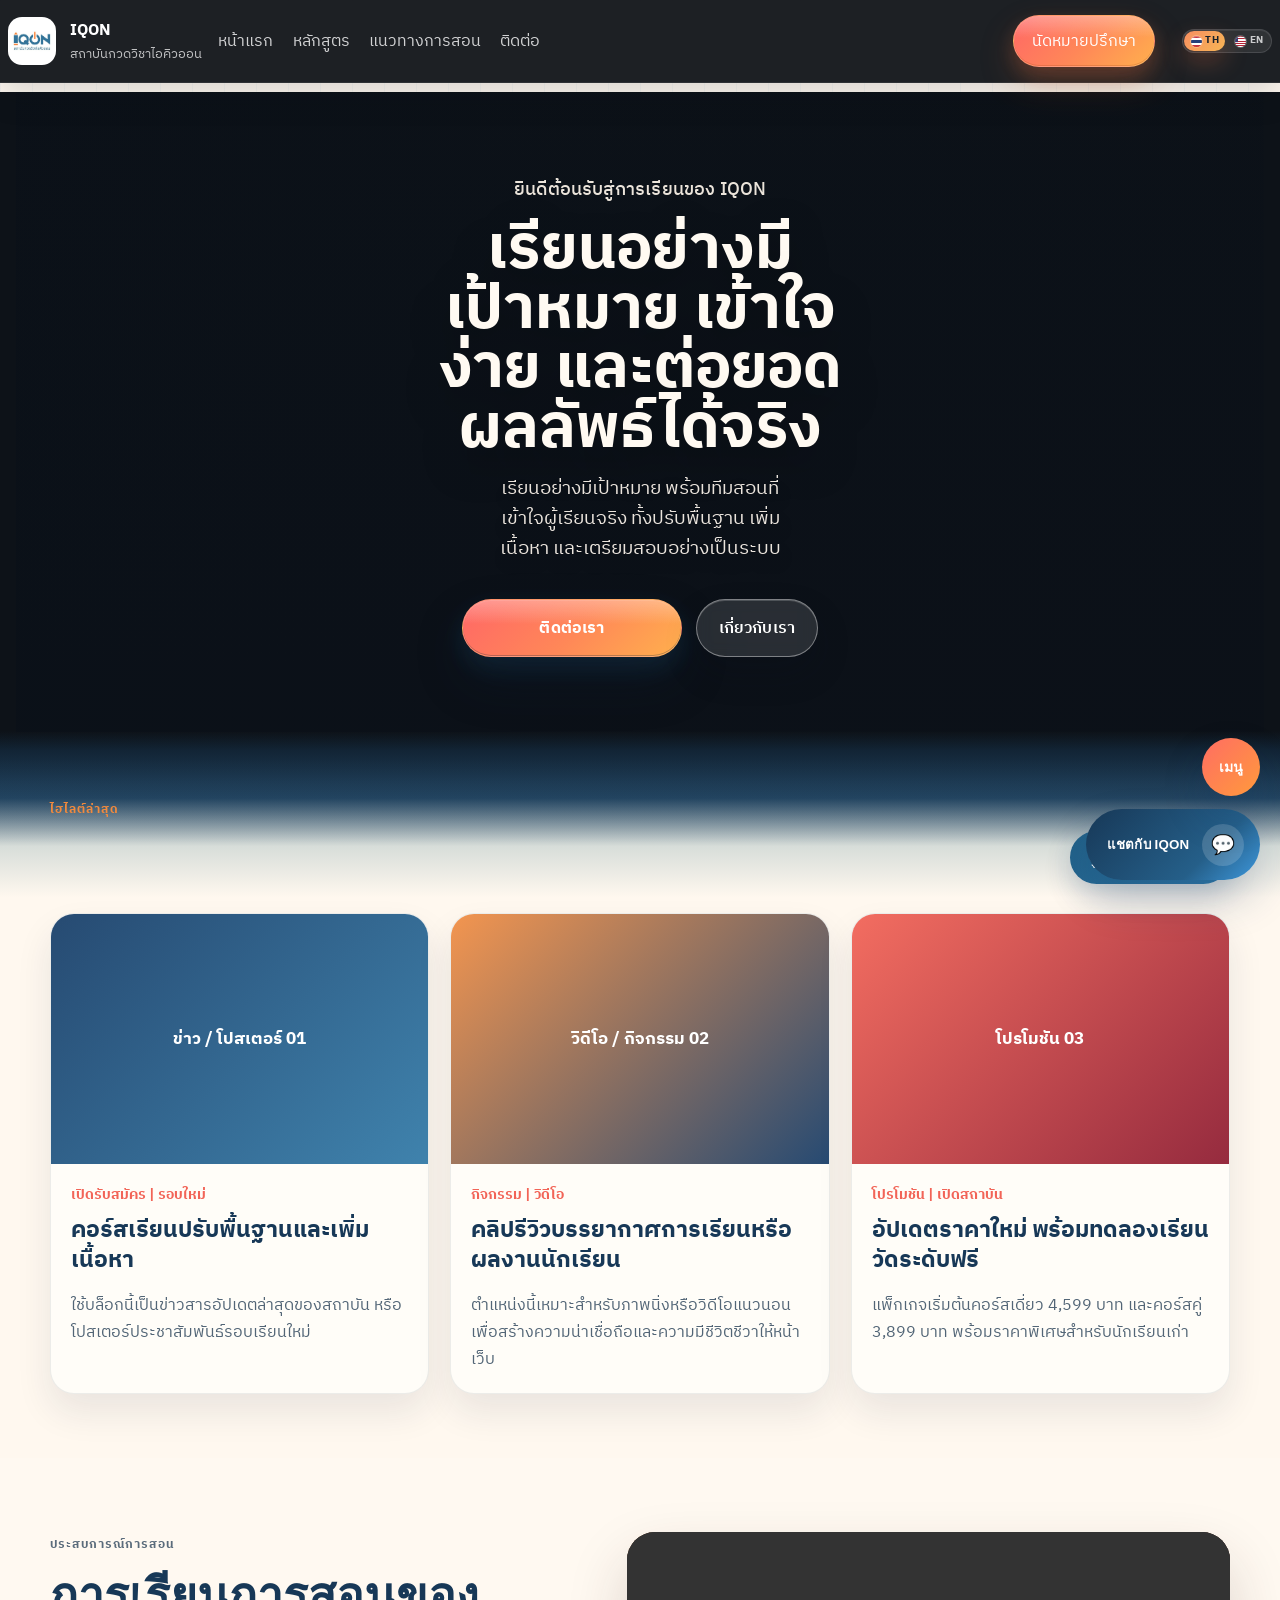
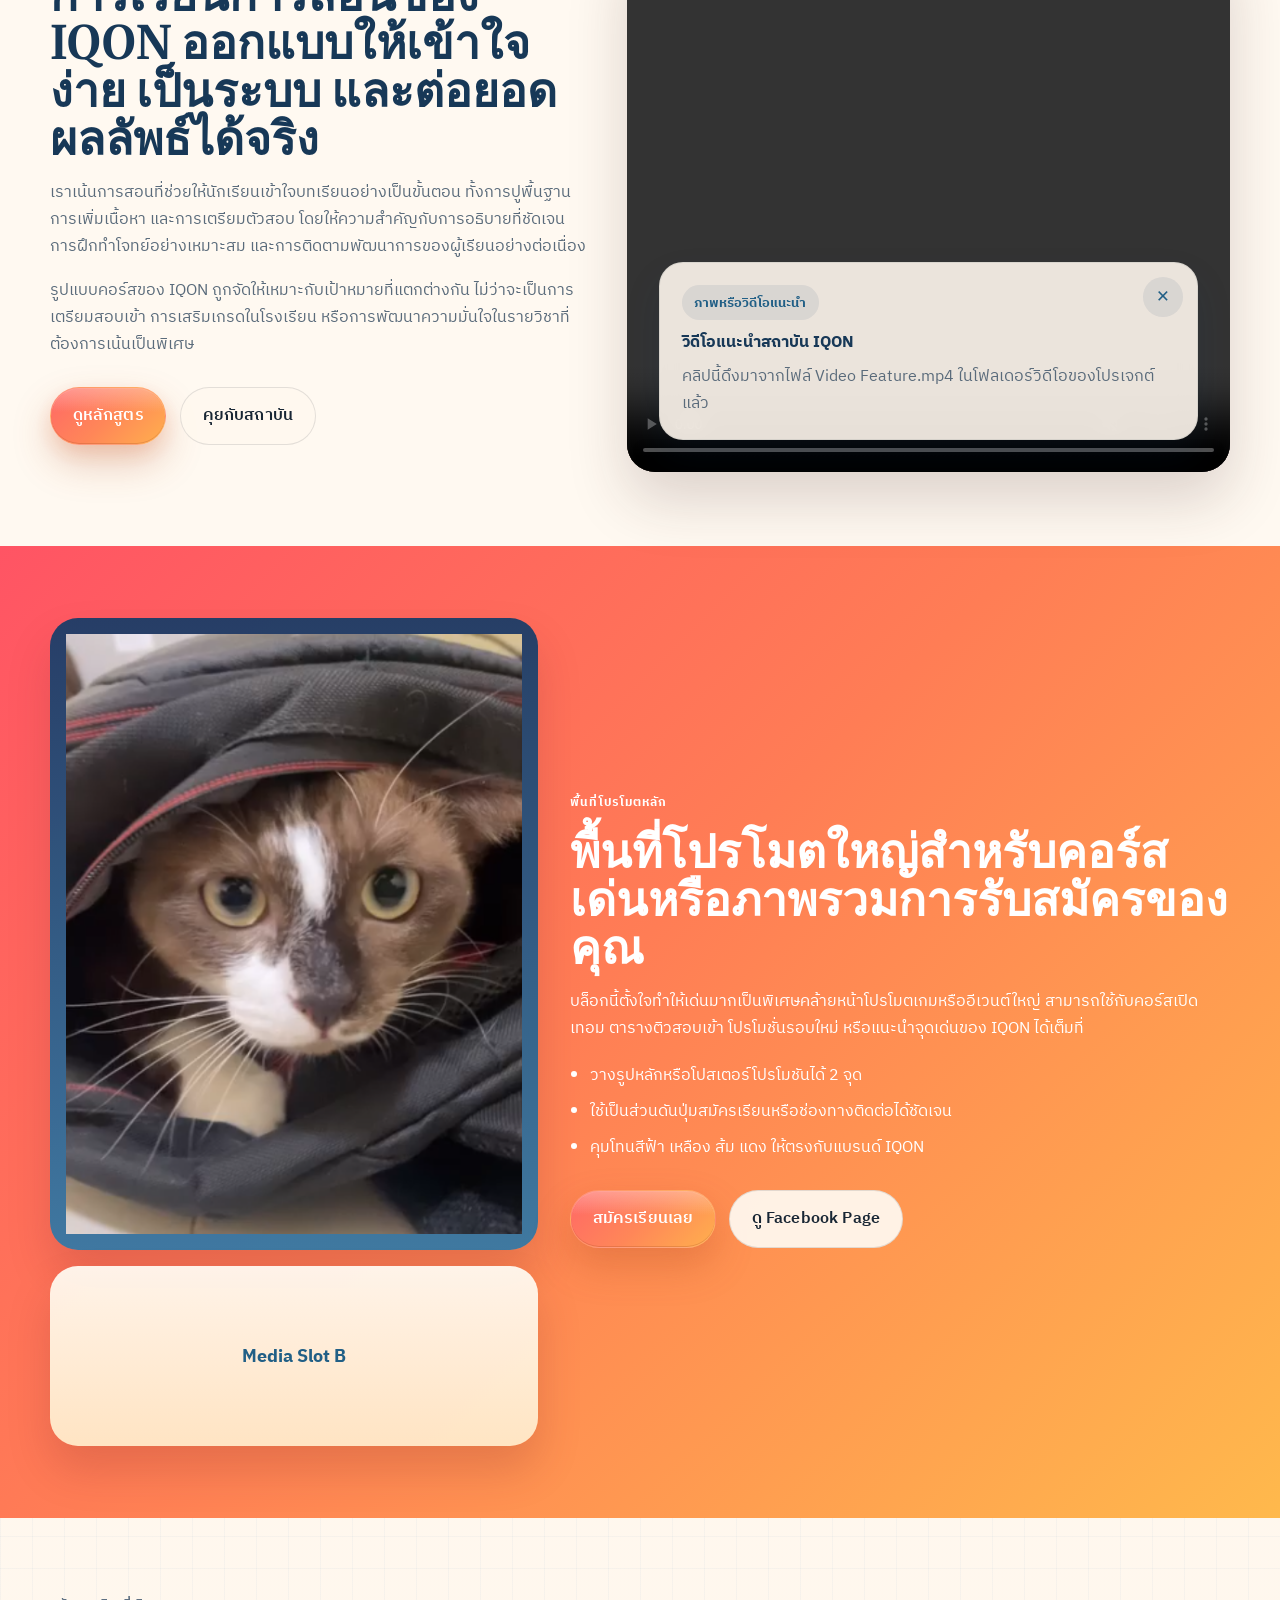
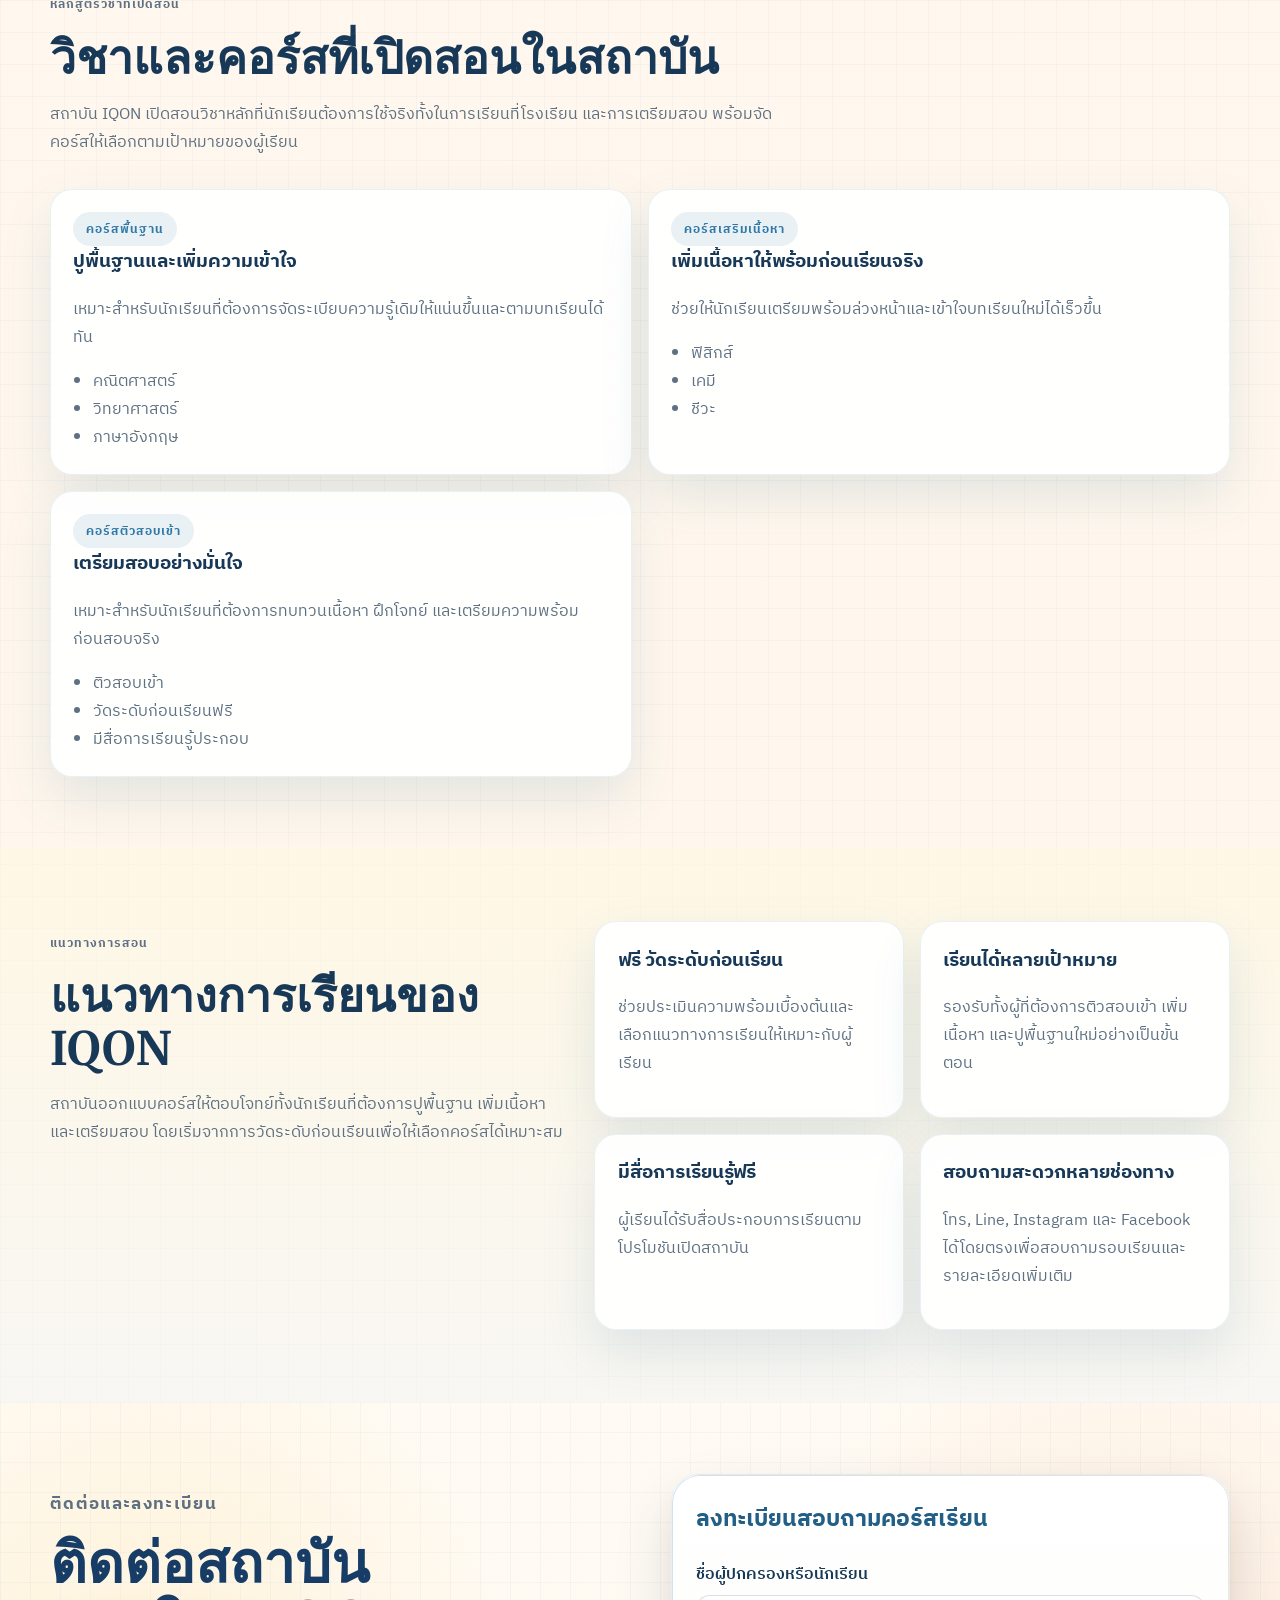
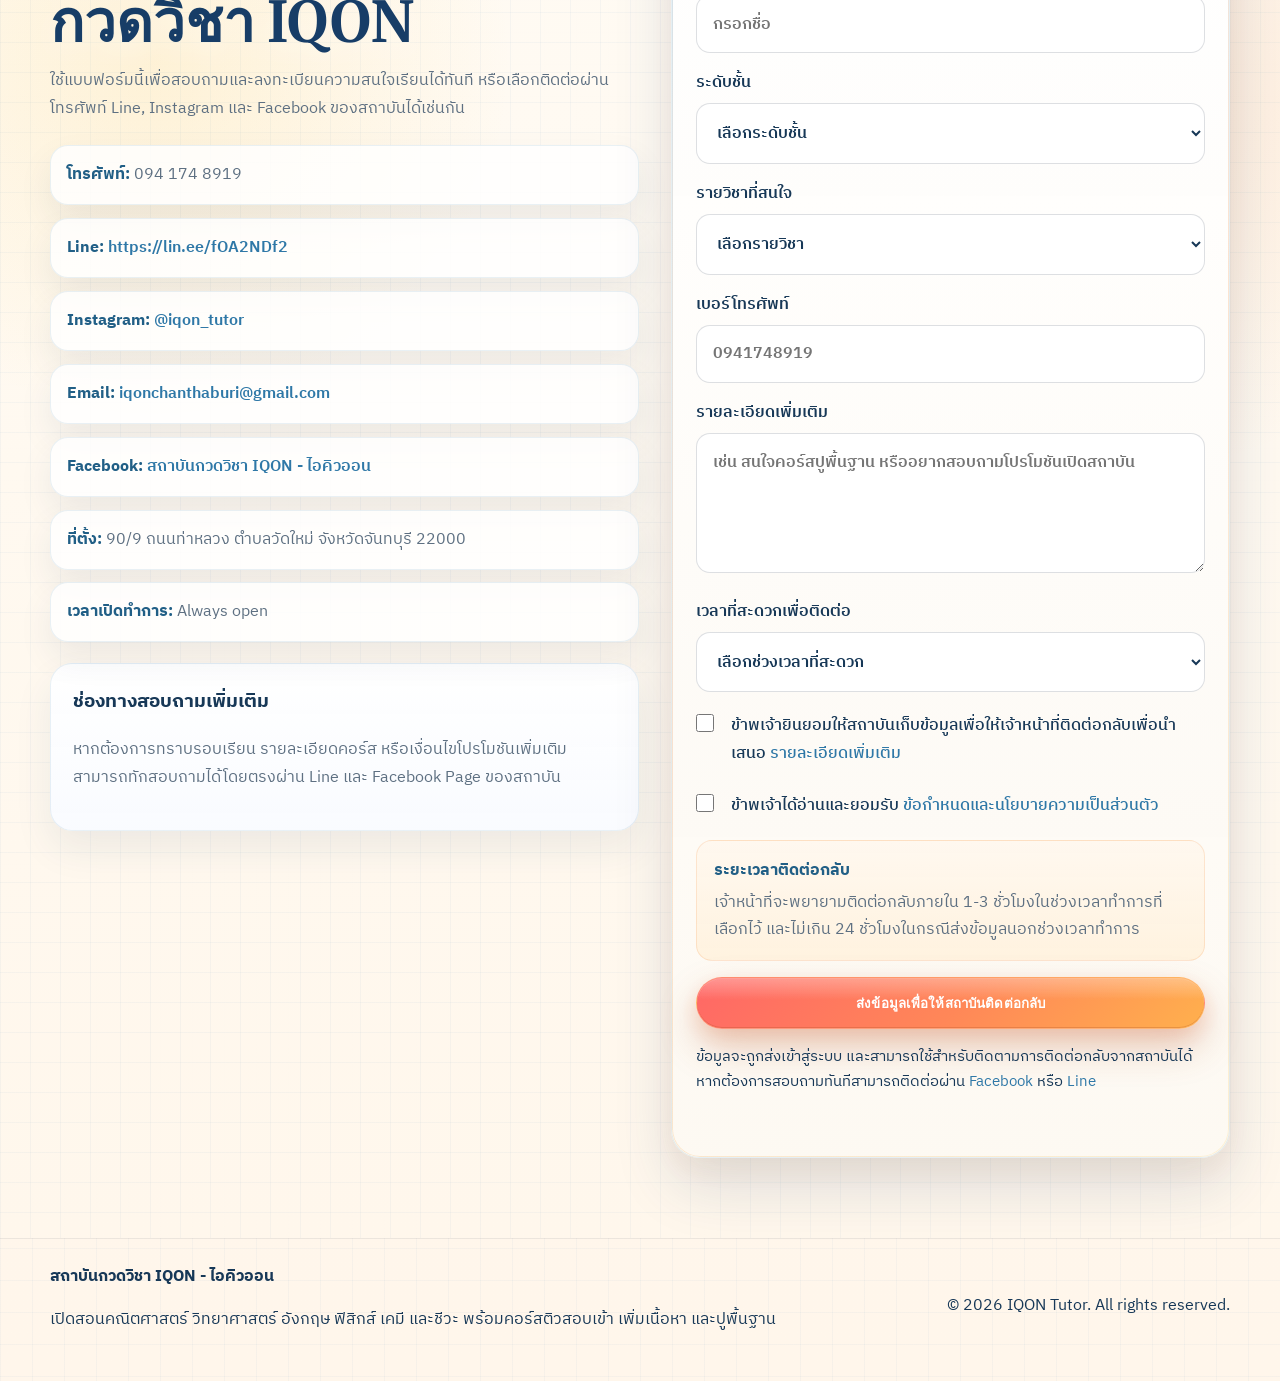
==== index.html @ 242e1000 "Add files via upload" ====
<!DOCTYPE html>
<html lang="th">
<head>
  <meta charset="UTF-8">
  <meta name="viewport" content="width=device-width, initial-scale=1.0">
  <title>สถาบันกวดวิชา IQON - ไอคิวออน | คณิต วิทย์ อังกฤษ ฟิสิกส์ เคมี ชีวะ</title>
  <meta
    name="description"
    content="สถาบันกวดวิชา IQON - ไอคิวออน เปิดสอนคณิตศาสตร์ วิทยาศาสตร์ อังกฤษ ฟิสิกส์ เคมี และชีวะ พร้อมคอร์สติวสอบเข้า เพิ่มเนื้อหา และปูพื้นฐาน ในจังหวัดจันทบุรี"
  >
  <meta name="robots" content="index,follow,max-image-preview:large,max-snippet:-1,max-video-preview:-1">
  <meta name="keywords" content="IQON, ไอคิวออน, กวดวิชาจันทบุรี, คณิตศาสตร์, วิทยาศาสตร์, อังกฤษ, ฟิสิกส์, เคมี, ชีวะ, ติวสอบเข้า">
  <meta name="author" content="สถาบันกวดวิชา IQON - ไอคิวออน">
  <meta name="publisher" content="สถาบันกวดวิชา IQON - ไอคิวออน">
  <meta name="theme-color" content="#143b67">
  <meta name="format-detection" content="telephone=yes">
  <meta name="geo.region" content="TH-22">
  <meta name="geo.placename" content="Chanthaburi">
  <meta name="geo.position" content="12.61134;102.10385">
  <meta name="ICBM" content="12.61134, 102.10385">
  <link rel="canonical" href="https://iqon-tutor.onrender.com/">
  <link rel="alternate" href="https://iqon-tutor.onrender.com/" hreflang="th-TH">
  <link rel="alternate" href="https://iqon-tutor.onrender.com/" hreflang="x-default">
  <meta property="og:type" content="website">
  <meta property="og:locale" content="th_TH">
  <meta property="og:site_name" content="สถาบันกวดวิชา IQON - ไอคิวออน">
  <meta property="og:title" content="สถาบันกวดวิชา IQON - ไอคิวออน | คณิต วิทย์ อังกฤษ ฟิสิกส์ เคมี ชีวะ">
  <meta property="og:description" content="เปิดสอนคณิตศาสตร์ วิทยาศาสตร์ อังกฤษ ฟิสิกส์ เคมี และชีวะ พร้อมคอร์สติวสอบเข้า เพิ่มเนื้อหา และปูพื้นฐาน ในจังหวัดจันทบุรี">
  <meta property="og:url" content="https://iqon-tutor.onrender.com/">
  <meta property="og:image" content="https://iqon-tutor.onrender.com/og-image.svg">
  <meta property="og:image:alt" content="สถาบันกวดวิชา IQON - ไอคิวออน จังหวัดจันทบุรี">
  <meta name="twitter:card" content="summary_large_image">
  <meta name="twitter:title" content="สถาบันกวดวิชา IQON - ไอคิวออน">
  <meta name="twitter:description" content="คอร์สติวสอบเข้า เพิ่มเนื้อหา และปูพื้นฐาน คณิต วิทย์ อังกฤษ ฟิสิกส์ เคมี ชีวะ">
  <meta name="twitter:image" content="https://iqon-tutor.onrender.com/og-image.svg">
  <link rel="preconnect" href="https://fonts.googleapis.com">
  <link rel="preconnect" href="https://fonts.gstatic.com" crossorigin>
  <link
    href="https://fonts.googleapis.com/css2?family=IBM+Plex+Sans+Thai:wght@300;400;500;600;700&family=Merriweather:wght@400;700&display=swap"
    rel="stylesheet"
  >
  <link rel="stylesheet" href="styles.css">
  <script type="application/ld+json">
    {
      "@context": "https://schema.org",
      "@type": "EducationalOrganization",
      "name": "สถาบันกวดวิชา IQON - ไอคิวออน",
      "alternateName": "IQON Tutor",
      "url": "https://iqon-tutor.onrender.com/",
      "description": "สถาบันกวดวิชา IQON เปิดสอนคณิตศาสตร์ วิทยาศาสตร์ อังกฤษ ฟิสิกส์ เคมี และชีวะ พร้อมคอร์สติวสอบเข้า เพิ่มเนื้อหา และปูพื้นฐาน",
      "telephone": "+66-94-174-8919",
      "email": "iqonchanthaburi@gmail.com",
      "addressCountry": "TH",
      "address": {
        "@type": "PostalAddress",
        "streetAddress": "90/9 ถนนท่าหลวง ตำบลวัดใหม่",
        "addressLocality": "จันทบุรี",
        "postalCode": "22000",
        "addressCountry": "TH"
      },
      "areaServed": "Chanthaburi",
      "openingHours": "Mo-Su 00:00-23:59",
      "contactPoint": {
        "@type": "ContactPoint",
        "telephone": "+66-94-174-8919",
        "contactType": "customer service",
        "availableLanguage": ["th", "en"]
      },
      "sameAs": [
        "https://www.facebook.com/profile.php?id=61578446523794&locale=th_TH",
        "https://www.instagram.com/iqon_tutor"
      ]
    }
  </script>
  <script type="application/ld+json">
    {
      "@context": "https://schema.org",
      "@type": "WebSite",
      "name": "สถาบันกวดวิชา IQON - ไอคิวออน",
      "url": "https://iqon-tutor.onrender.com/",
      "inLanguage": "th-TH"
    }
  </script>
</head>
<body>
  <header class="site-header">
    <div class="container nav-bar">
      <a class="brand" href="#top" aria-label="สถาบันกวดวิชา IQON - ไอคิวออน">
        <span class="brand-mark">
          <img src="icon.jpg" alt="โลโก้ IQON">
        </span>
        <span class="brand-text">
          <strong>IQON</strong>
          <small data-i18n="brand_tagline">สถาบันกวดวิชาไอคิวออน</small>
        </span>
      </a>

      <button class="menu-toggle" type="button" aria-expanded="false" aria-controls="site-menu" data-i18n="menu">
        เมนู
      </button>

      <nav class="site-menu" id="site-menu" aria-label="เมนูหลัก">
        <div class="site-menu-mobile-top">
          <p class="site-menu-mobile-label" data-i18n="menu_quick_contact">ช่องทางติดต่อด่วน</p>
          <div class="site-menu-mobile-links">
            <a class="site-menu-chip" href="https://lin.ee/fOA2NDf2" target="_blank" rel="noreferrer">Line</a>
            <a class="site-menu-chip" href="https://www.facebook.com/profile.php?id=61578446523794&locale=th_TH" target="_blank" rel="noreferrer">Facebook</a>
            <a class="site-menu-chip" href="tel:0941748919" data-i18n="phone">เบอร์โทร</a>
          </div>
        </div>
        <a href="#top" data-i18n="nav_home">หน้าแรก</a>
        <a href="#programs" data-i18n="nav_programs">หลักสูตร</a>
        <a href="#approach" data-i18n="nav_approach">แนวทางการสอน</a>
        <a href="#contact" data-i18n="nav_contact">ติดต่อ</a>
        <div class="language-switch" data-language-switch>
          <button class="lang-switch" type="button" data-lang-option="th" aria-pressed="false">
            <span class="lang-flag flag-th" aria-hidden="true"></span>
            <span class="lang-code">TH</span>
          </button>
          <button class="lang-switch" type="button" data-lang-option="en" aria-pressed="false">
            <span class="lang-flag flag-en" aria-hidden="true"></span>
            <span class="lang-code">EN</span>
          </button>
        </div>
        <a class="nav-cta" href="#contact" data-i18n="book_consultation">นัดหมายปรึกษา</a>
      </nav>
    </div>
  </header>

  <main id="top">
    <section class="hero hero-cinematic">
      <div class="hero-cinematic-shell">
        <div class="container hero-shell-container">
          <div class="hero-stage">
            <div class="hero-stage-media">
              <div class="hero-screen-frame" aria-label="ภาพบรรยากาศการเรียนของสถาบัน IQON">
                <div class="hero-screen-overlay"></div>
                <div class="hero-screen-content hero-screen-content-home">
                  <p class="hero-screen-kicker" data-i18n="hero_welcome">ยินดีต้อนรับสู่การเรียนของ IQON</p>
                  <h1 data-i18n="hero_title_home">เรียนอย่างมีเป้าหมาย เข้าใจง่าย และต่อยอดผลลัพธ์ได้จริง</h1>
                  <p class="hero-text hero-screen-subtitle" data-i18n="hero_subtitle_home">
                    เรียนอย่างมีเป้าหมาย พร้อมทีมสอนที่เข้าใจผู้เรียนจริง ทั้งปรับพื้นฐาน เพิ่มเนื้อหา และเตรียมสอบอย่างเป็นระบบ
                  </p>
                  <div class="hero-actions hero-home-actions">
                    <a class="button button-primary hero-image-button" href="#contact" data-i18n="hero_cta_contact">ติดต่อเรา</a>
                    <a class="button button-secondary hero-secondary-button" href="#approach" data-i18n="hero_cta_about">เกี่ยวกับเรา</a>
                  </div>
                </div>
              </div>
            </div>
          </div>
        </div>
      </div>
    </section>

    <section class="section news-hub-section" id="media-showcase">
      <div class="container">
        <div class="news-hub-header">
          <div>
            <p class="eyebrow">Latest Highlights</p>
            <h2>ข่าวสารล่าสุดและพื้นที่โปรโมต</h2>
          </div>
          <a class="news-link" href="/courses.html" target="_blank" rel="noreferrer" data-i18n="view_courses">ดูข้อมูลคอร์สเรียน</a>
        </div>

        <div class="news-card-grid">
          <!-- การ์ดข่าว/รูปโปรโมตใบที่ 1: เปลี่ยนหัวข้อ ซับไทย และใส่รูปแทน placeholder ได้ตรงนี้ -->
          <article class="news-card">
            <div class="news-card-media news-card-media-blue">
              <span>News / Poster 01</span>
            </div>
            <div class="news-card-body">
              <p class="news-meta">เปิดรับสมัคร | รอบใหม่</p>
              <h3>คอร์สเรียนปรับพื้นฐานและเพิ่มเนื้อหา</h3>
              <p>ใช้บล็อกนี้เป็นข่าวสารอัปเดตล่าสุดของสถาบัน หรือโปสเตอร์ประชาสัมพันธ์รอบเรียนใหม่</p>
            </div>
          </article>

          <!-- การ์ดข่าว/วิดีโอใบที่ 2: เหมาะกับคลิปกิจกรรมหรือรีวิว -->
          <article class="news-card">
            <div class="news-card-media news-card-media-video">
              <span>Video / Activity 02</span>
            </div>
            <div class="news-card-body">
              <p class="news-meta">กิจกรรม | วิดีโอ</p>
              <h3>คลิปรีวิวบรรยากาศการเรียนหรือผลงานนักเรียน</h3>
              <p>ตำแหน่งนี้เหมาะสำหรับภาพนิ่งหรือวิดีโอแนวนอน เพื่อสร้างความน่าเชื่อถือและความมีชีวิตชีวาให้หน้าเว็บ</p>
            </div>
          </article>

          <!-- การ์ดโปรโมชันใบที่ 3: ใช้ใส่ราคา แพ็กเกจ หรือข้อความขายคอร์ส -->
          <article class="news-card">
            <div class="news-card-media news-card-media-red">
              <span>Promotion 03</span>
            </div>
            <div class="news-card-body">
              <p class="news-meta">โปรโมชัน | เปิดสถาบัน</p>
              <h3>อัปเดตราคาใหม่ พร้อมทดลองเรียนวัดระดับฟรี</h3>
              <p>แพ็กเกจเริ่มต้นคอร์สเดี่ยว 4,599 บาท และคอร์สคู่ 3,899 บาท พร้อมราคาพิเศษสำหรับนักเรียนเก่า</p>
            </div>
          </article>
        </div>
      </div>
    </section>

    <section class="section story-split-section">
      <div class="container story-split-grid">
        <!-- ฝั่งซ้ายของ section นี้คือข้อความอธิบายสถาบัน -->
        <div class="story-copy">
          <p class="eyebrow">Teaching Experience</p>
          <h2>การเรียนการสอนของ IQON ออกแบบให้เข้าใจง่าย เป็นระบบ และต่อยอดผลลัพธ์ได้จริง</h2>
          <p>
            เราเน้นการสอนที่ช่วยให้นักเรียนเข้าใจบทเรียนอย่างเป็นขั้นตอน ทั้งการปูพื้นฐาน
            การเพิ่มเนื้อหา และการเตรียมตัวสอบ โดยให้ความสำคัญกับการอธิบายที่ชัดเจน
            การฝึกทำโจทย์อย่างเหมาะสม และการติดตามพัฒนาการของผู้เรียนอย่างต่อเนื่อง
          </p>
          <p>
            รูปแบบคอร์สของ IQON ถูกจัดให้เหมาะกับเป้าหมายที่แตกต่างกัน ไม่ว่าจะเป็นการเตรียมสอบเข้า
            การเสริมเกรดในโรงเรียน หรือการพัฒนาความมั่นใจในรายวิชาที่ต้องการเน้นเป็นพิเศษ
          </p>
          <div class="hero-actions">
            <a class="button button-primary" href="#programs" data-i18n="view_programs">ดูหลักสูตร</a>
            <a class="button button-secondary" href="#contact" data-i18n="talk_to_institute">คุยกับสถาบัน</a>
          </div>
        </div>

        <!-- ฝั่งขวาของ section นี้คือพื้นที่ใส่รูปหรือวิดีโอใหญ่ 1 ชิ้น -->
        <div class="story-media-card">
          <video class="story-media-video" autoplay muted loop playsinline controls>
            <source src="Video%20Feature.mp4" type="video/mp4">
            เบราว์เซอร์นี้ไม่รองรับการเล่นวิดีโอ
          </video>
          <div class="story-media-placeholder story-media-overlay" id="story-media-overlay">
            <button class="story-overlay-close" type="button" aria-label="ปิดกล่องข้อความวิดีโอ">×</button>
            <span class="story-media-tag">Image or Video Feature</span>
            <strong>วิดีโอแนะนำสถาบัน IQON</strong>
            <p>คลิปนี้ดึงมาจากไฟล์ `Video Feature.mp4` ในโฟลเดอร์วิดีโอของโปรเจกต์แล้ว</p>
          </div>
        </div>
      </div>
    </section>

    <section class="section promo-banner-section">
      <div class="container promo-banner-grid">
        <!-- สองกล่องด้านซ้ายคือพื้นที่วางรูปโปรโมชันหรือโปสเตอร์ -->
        <div class="promo-visual-stack">
          <div class="promo-character-card">
            <img src="Media%20Slot%20A.png" alt="ภาพโปรโมชัน IQON">
          </div>
          <div class="promo-character-card small">
            <span>Media Slot B</span>
          </div>
        </div>

        <!-- ฝั่งขวาคือข้อความโปรโมตหลักของแคมเปญ -->
        <div class="promo-copy">
          <p class="eyebrow">Your Campaign Zone</p>
          <h2>พื้นที่โปรโมตใหญ่สำหรับคอร์สเด่นหรือภาพรวมการรับสมัครของคุณ</h2>
          <p>
            บล็อกนี้ตั้งใจทำให้เด่นมากเป็นพิเศษคล้ายหน้าโปรโมตเกมหรืออีเวนต์ใหญ่ สามารถใช้กับคอร์สเปิดเทอม,
            ตารางติวสอบเข้า, โปรโมชั่นรอบใหม่ หรือแนะนำจุดเด่นของ IQON ได้เต็มที่
          </p>
          <ul class="promo-feature-list">
            <li>วางรูปหลักหรือโปสเตอร์โปรโมชันได้ 2 จุด</li>
            <li>ใช้เป็นส่วนดันปุ่มสมัครเรียนหรือช่องทางติดต่อได้ชัดเจน</li>
            <li>คุมโทนสีฟ้า เหลือง ส้ม แดง ให้ตรงกับแบรนด์ IQON</li>
          </ul>
          <div class="hero-actions">
            <a class="button button-primary" href="#contact" data-i18n="apply_now">สมัครเรียนเลย</a>
            <a class="button button-secondary" href="https://www.facebook.com/profile.php?id=61578446523794&locale=th_TH" target="_blank" rel="noreferrer" data-i18n="view_facebook_page">ดู Facebook Page</a>
          </div>
        </div>
      </div>
    </section>

    <section class="section" id="programs">
      <div class="container">
        <div class="section-heading">
          <p class="eyebrow">Academic Programs</p>
          <h2>วิชาและคอร์สที่เปิดสอนในสถาบัน</h2>
          <p>
            สถาบัน IQON เปิดสอนวิชาหลักที่นักเรียนต้องการใช้จริงทั้งในการเรียนที่โรงเรียน
            และการเตรียมสอบ พร้อมจัดคอร์สให้เลือกตามเป้าหมายของผู้เรียน
          </p>
        </div>

        <div class="program-grid">
          <article class="program-card">
            <span class="card-tag">คอร์สพื้นฐาน</span>
            <h3>ปูพื้นฐานและเพิ่มความเข้าใจ</h3>
            <p>เหมาะสำหรับนักเรียนที่ต้องการจัดระเบียบความรู้เดิมให้แน่นขึ้นและตามบทเรียนได้ทัน</p>
            <ul>
              <li>คณิตศาสตร์</li>
              <li>วิทยาศาสตร์</li>
              <li>ภาษาอังกฤษ</li>
            </ul>
          </article>

          <article class="program-card">
            <span class="card-tag">คอร์สเสริมเนื้อหา</span>
            <h3>เพิ่มเนื้อหาให้พร้อมก่อนเรียนจริง</h3>
            <p>ช่วยให้นักเรียนเตรียมพร้อมล่วงหน้าและเข้าใจบทเรียนใหม่ได้เร็วขึ้น</p>
            <ul>
              <li>ฟิสิกส์</li>
              <li>เคมี</li>
              <li>ชีวะ</li>
            </ul>
          </article>

          <article class="program-card">
            <span class="card-tag">คอร์สติวสอบเข้า</span>
            <h3>เตรียมสอบอย่างมั่นใจ</h3>
            <p>เหมาะสำหรับนักเรียนที่ต้องการทบทวนเนื้อหา ฝึกโจทย์ และเตรียมความพร้อมก่อนสอบจริง</p>
            <ul>
              <li>ติวสอบเข้า</li>
              <li>วัดระดับก่อนเรียนฟรี</li>
              <li>มีสื่อการเรียนรู้ประกอบ</li>
            </ul>
          </article>
        </div>
      </div>
    </section>

    <section class="section section-alt" id="approach">
      <div class="container approach-grid">
        <div class="section-heading compact">
          <p class="eyebrow">Teaching Approach</p>
          <h2>แนวทางการเรียนของ IQON</h2>
          <p>
            สถาบันออกแบบคอร์สให้ตอบโจทย์ทั้งนักเรียนที่ต้องการปูพื้นฐาน เพิ่มเนื้อหา
            และเตรียมสอบ โดยเริ่มจากการวัดระดับก่อนเรียนเพื่อให้เลือกคอร์สได้เหมาะสม
          </p>
        </div>

        <div class="approach-list">
          <article class="approach-item">
            <h3>ฟรี วัดระดับก่อนเรียน</h3>
            <p>ช่วยประเมินความพร้อมเบื้องต้นและเลือกแนวทางการเรียนให้เหมาะกับผู้เรียน</p>
          </article>
          <article class="approach-item">
            <h3>เรียนได้หลายเป้าหมาย</h3>
            <p>รองรับทั้งผู้ที่ต้องการติวสอบเข้า เพิ่มเนื้อหา และปูพื้นฐานใหม่อย่างเป็นขั้นตอน</p>
          </article>
          <article class="approach-item">
            <h3>มีสื่อการเรียนรู้ฟรี</h3>
            <p>ผู้เรียนได้รับสื่อประกอบการเรียนตามโปรโมชันเปิดสถาบัน</p>
          </article>
          <article class="approach-item">
            <h3>สอบถามสะดวกหลายช่องทาง</h3>
            <p>โทร, Line, Instagram และ Facebook ได้โดยตรงเพื่อสอบถามรอบเรียนและรายละเอียดเพิ่มเติม</p>
          </article>
        </div>
      </div>
    </section>

    <section class="section contact-section" id="contact">
      <div class="container contact-grid">
        <div class="contact-copy">
          <p class="eyebrow">Contact & Registration</p>
          <h2>ติดต่อสถาบันกวดวิชา IQON</h2>
          <p>
            ใช้แบบฟอร์มนี้เพื่อสอบถามและลงทะเบียนความสนใจเรียนได้ทันที
            หรือเลือกติดต่อผ่านโทรศัพท์ Line, Instagram และ Facebook ของสถาบันได้เช่นกัน
          </p>

          <div class="contact-details">
            <p><strong>โทรศัพท์:</strong> 094 174 8919</p>
            <p><strong>Line:</strong> <a href="https://lin.ee/fOA2NDf2" target="_blank" rel="noreferrer">https://lin.ee/fOA2NDf2</a></p>
            <p><strong>Instagram:</strong> <a href="https://www.instagram.com/iqon_tutor" target="_blank" rel="noreferrer">@iqon_tutor</a></p>
            <p><strong>Email:</strong> <a href="mailto:iqonchanthaburi@gmail.com">iqonchanthaburi@gmail.com</a></p>
            <p><strong>Facebook:</strong> <a href="https://www.facebook.com/profile.php?id=61578446523794&locale=th_TH" target="_blank" rel="noreferrer">สถาบันกวดวิชา IQON - ไอคิวออน</a></p>
            <p><strong>ที่ตั้ง:</strong> 90/9 ถนนท่าหลวง ตำบลวัดใหม่ จังหวัดจันทบุรี 22000</p>
            <p><strong>เวลาเปิดทำการ:</strong> Always open</p>
          </div>

          <div class="contact-box">
            <h3>ช่องทางสอบถามเพิ่มเติม</h3>
            <p>
              หากต้องการทราบรอบเรียน รายละเอียดคอร์ส หรือเงื่อนไขโปรโมชันเพิ่มเติม
              สามารถทักสอบถามได้โดยตรงผ่าน Line และ Facebook Page ของสถาบัน
            </p>
          </div>
        </div>

        <form class="contact-card" id="contact-form">
          <h3>ลงทะเบียนสอบถามคอร์สเรียน</h3>
          <label>
            ชื่อผู้ปกครองหรือนักเรียน
            <input type="text" name="name" placeholder="กรอกชื่อ" required>
          </label>
          <label>
            ระดับชั้น
            <select name="level" required>
              <option value="">เลือกระดับชั้น</option>
              <option>ประถมศึกษา</option>
              <option>มัธยมศึกษาตอนต้น</option>
              <option>มัธยมศึกษาตอนปลาย</option>
            </select>
          </label>
          <label>
            รายวิชาที่สนใจ
            <select name="subject" required>
              <option value="">เลือกรายวิชา</option>
              <option>คณิตศาสตร์</option>
              <option>วิทยาศาสตร์</option>
              <option>อังกฤษ</option>
              <option>ฟิสิกส์</option>
              <option>เคมี</option>
              <option>ชีวะ</option>
              <option>ติวสอบเข้า</option>
              <option>เพิ่มเนื้อหา</option>
              <option>ปูพื้นฐาน</option>
            </select>
          </label>
          <label>
            เบอร์โทรศัพท์
            <input
              type="tel"
              name="phone"
              placeholder="0941748919"
              inputmode="numeric"
              autocomplete="tel-national"
              maxlength="10"
              minlength="10"
              pattern="0[0-9]{9}"
              required
            >
          </label>
          <label>
            รายละเอียดเพิ่มเติม
            <textarea name="message" rows="4" placeholder="เช่น สนใจคอร์สปูพื้นฐาน หรืออยากสอบถามโปรโมชันเปิดสถาบัน"></textarea>
          </label>
          <label>
            เวลาที่สะดวกเพื่อติดต่อ
            <select name="preferred_time" required>
              <option value="">เลือกช่วงเวลาที่สะดวก</option>
              <option>สะดวกทันที</option>
              <option>9 AM - 12 PM</option>
              <option>12 PM - 3 PM</option>
              <option>3 PM - 6 PM</option>
              <option>6 PM - 8 PM</option>
            </select>
          </label>
          <label class="consent-row">
            <input type="checkbox" name="consent_contact" value="yes" required>
            <span>
              ข้าพเจ้ายินยอมให้สถาบันเก็บข้อมูลเพื่อให้เจ้าหน้าที่ติดต่อกลับเพื่อนำเสนอ
              <button class="inline-link consent-inline-toggle" type="button" data-toggle-target="consent-contact-details">รายละเอียดเพิ่มเติม</button>
            </span>
          </label>
          <div class="consent-inline-panel hidden" id="consent-contact-details">
            <p>สถาบันจะใช้ข้อมูลที่คุณกรอกไว้เพื่อการติดต่อกลับเกี่ยวกับคอร์สเรียน โปรโมชัน รอบเรียน และการให้คำแนะนำที่เหมาะกับผู้เรียนเท่านั้น</p>
            <p>ข้อมูลที่ใช้ได้แก่ ชื่อ ระดับชั้น วิชาที่สนใจ เบอร์โทรศัพท์ เวลาที่สะดวก และรายละเอียดที่คุณพิมพ์เพิ่มเติม โดยจะไม่ถูกนำไปใช้เพื่อวัตถุประสงค์อื่นที่ไม่เกี่ยวข้องกับการให้บริการของ IQON</p>
          </div>
          <label class="consent-row">
            <input type="checkbox" name="consent_terms" value="yes" required>
            <span>
              ข้าพเจ้าได้อ่านและยอมรับ
              <button class="inline-link consent-inline-toggle" type="button" data-toggle-target="consent-terms-details">ข้อกำหนดและนโยบายความเป็นส่วนตัว</button>
            </span>
          </label>
          <div class="consent-inline-panel hidden" id="consent-terms-details">
            <p><strong>ข้อกำหนดการใช้งาน</strong> การส่งแบบฟอร์มนี้ถือว่าผู้กรอกยืนยันว่าข้อมูลที่ให้ไว้เป็นข้อมูลจริง เพื่อให้สถาบันสามารถติดต่อกลับและแนะนำคอร์สเรียนได้อย่างเหมาะสม</p>
            <p><strong>นโยบายความเป็นส่วนตัว</strong> IQON จะเก็บข้อมูลเฉพาะที่จำเป็นต่อการติดต่อกลับและการให้บริการด้านการเรียนการสอนเท่านั้น และจะดูแลข้อมูลอย่างเหมาะสม ไม่เผยแพร่ต่อสาธารณะโดยไม่ได้รับอนุญาต</p>
            <p><strong>ระยะเวลาการเก็บข้อมูล</strong> ข้อมูลจะถูกเก็บไว้ในระบบเท่าที่จำเป็นต่อการติดตามผลการติดต่อและการให้บริการของสถาบัน</p>
          </div>
          <div class="contact-response-note">
            <strong>ระยะเวลาติดต่อกลับ</strong>
            <p>เจ้าหน้าที่จะพยายามติดต่อกลับภายใน 1-3 ชั่วโมงในช่วงเวลาทำการที่เลือกไว้ และไม่เกิน 24 ชั่วโมงในกรณีส่งข้อมูลนอกช่วงเวลาทำการ</p>
          </div>
          <button class="button button-primary wide" type="submit">ส่งข้อมูลเพื่อให้สถาบันติดต่อกลับ</button>
          <p class="form-note">
            ข้อมูลจะถูกส่งเข้าสู่ระบบ และสามารถใช้สำหรับติดตามการติดต่อกลับจากสถาบันได้
            หากต้องการสอบถามทันทีสามารถติดต่อผ่าน
            <a class="inline-link" href="https://www.facebook.com/profile.php?id=61578446523794&locale=th_TH" target="_blank" rel="noreferrer">Facebook</a>
            หรือ
            <a class="inline-link" href="https://lin.ee/fOA2NDf2" target="_blank" rel="noreferrer">Line</a>
          </p>
          <p class="form-status" id="form-status" aria-live="polite"></p>
        </form>
      </div>
    </section>
  </main>

  <footer class="site-footer">
    <div class="container footer-grid">
      <div>
        <strong>สถาบันกวดวิชา IQON - ไอคิวออน</strong>
        <p>เปิดสอนคณิตศาสตร์ วิทยาศาสตร์ อังกฤษ ฟิสิกส์ เคมี และชีวะ พร้อมคอร์สติวสอบเข้า เพิ่มเนื้อหา และปูพื้นฐาน</p>
      </div>
      <p>© 2026 IQON Tutor. All rights reserved.</p>
    </div>
  </footer>

  <div class="support-widget" data-support-widget>
    <div class="support-panel hidden" data-support-panel>
      <div class="support-panel-header">
        <div class="support-panel-header-main">
          <span class="support-dot"></span>
          <div class="support-panel-header-copy">
            <strong>IQON Assistant</strong>
            <small data-i18n="support_header_subtitle">แชตสอบถามคอร์สและโปรโมชันได้แบบเรียลไทม์</small>
          </div>
        </div>
        <button class="support-close" type="button" aria-label="ปิดหน้าต่างแชต" data-support-close>×</button>
      </div>
      <div class="support-body">
        <div class="support-thread" data-support-thread aria-live="polite"></div>
        <div class="support-quick-actions">
          <button type="button" data-quick-message="สนใจคอร์สคณิตศาสตร์ค่ะ" data-i18n="support_quick_math">คอร์สคณิต</button>
          <button type="button" data-quick-message="อยากทราบโปรโมชันล่าสุดค่ะ" data-i18n="support_quick_promo">โปรโมชัน</button>
          <button type="button" data-quick-message="ขอให้ทีมงานแนะนำคอร์สที่เหมาะกับระดับชั้นค่ะ" data-i18n="support_quick_recommend">แนะนำคอร์ส</button>
        </div>
      </div>
      <form class="support-input-row" data-support-form>
        <input type="text" name="support_message" placeholder="พิมพ์คำถาม เช่น สนใจคอร์สคณิต ม.ปลาย" maxlength="180" data-i18n-placeholder="support_input_placeholder">
        <button type="submit" data-i18n="send">ส่ง</button>
      </form>
      <p class="support-status" data-support-status aria-live="polite"></p>
    </div>

    <div class="support-fab-stack">
      <div class="support-contact-menu" data-contact-menu>
        <div class="support-contact-links hidden" data-contact-links>
          <a
            class="support-contact-link"
            href="https://lin.ee/fOA2NDf2"
            target="_blank"
            rel="noreferrer"
          data-i18n="line"
          >Line</a>
          <a
            class="support-contact-link"
            href="https://www.facebook.com/profile.php?id=61578446523794&locale=th_TH"
            target="_blank"
            rel="noreferrer"
          data-i18n="facebook"
          >Facebook</a>
          <a class="support-contact-link" href="tel:0941748919" data-i18n="phone">เบอร์โทร</a>
        </div>
        <button
          class="support-mini-fab support-contact-trigger"
          type="button"
          aria-expanded="false"
          aria-label="เปิดเมนูติดต่อ"
          data-contact-open
        >
          <span data-i18n="menu">เมนู</span>
        </button>
      </div>
      <button class="support-launcher" type="button" aria-expanded="false" aria-label="เปิดผู้ช่วยแชต" data-support-open>
        <span class="support-launcher-text" data-i18n="chat_with_iqon">แชตกับ IQON</span>
        <span class="support-launcher-icon">💬</span>
      </button>
    </div>
  </div>

  <script src="script.js"></script>
</body>
</html>
---- styles.css ----
:root {
  --bg: #f8f7f2;
  --surface: #fffdf8;
  --surface-soft: #fff8ef;
  --surface-muted: #eef6fb;
  --line: rgba(47, 120, 167, 0.16);
  --text: #173857;
  --muted: #5e7082;
  --brand: #2f78a7;
  --brand-strong: #215f86;
  --brand-soft: #dff0fa;
  --accent: #f28a3d;
  --accent-soft: #fff1df;
  --yellow: #f7be2c;
  --yellow-soft: #fff8d7;
  --red: #f26457;
  --red-soft: #ffe6e2;
  --success: #2d8a69;
  --danger: #d9534f;
  --shadow: 0 22px 52px rgba(33, 95, 134, 0.12);
  --radius-xl: 28px;
  --radius-lg: 22px;
  --radius-md: 16px;
  --container: 1180px;
  --mascot-image: url("bear-mascot.png");
}

* {
  box-sizing: border-box;
}

html {
  scroll-behavior: smooth;
  overflow-x: hidden;
}

body {
  margin: 0;
  width: 100%;
  padding-top: 92px;
  overflow-x: hidden;
  font-family: "IBM Plex Sans Thai", "Segoe UI", sans-serif;
  color: var(--text);
  background:
    linear-gradient(rgba(47, 120, 167, 0.04) 1px, transparent 1px),
    linear-gradient(90deg, rgba(47, 120, 167, 0.04) 1px, transparent 1px),
    linear-gradient(180deg, #0d1218 0%, #13283b 16%, #eef1eb 28%, #fff9f1 100%);
  background-size: 32px 32px, 32px 32px, auto;
}

a {
  color: inherit;
  text-decoration: none;
}

img,
video,
iframe {
  max-width: 100%;
}

h1,
h2,
h3,
p,
li,
small,
strong,
span,
a,
button,
label {
  overflow-wrap: anywhere;
}

.container {
  width: min(calc(100% - 2rem), var(--container));
  margin: 0 auto;
}

.site-header .container {
  width: min(calc(100% - 1rem), 1440px);
}

.site-header,
.hero-cinematic-shell,
.story-split-section,
.promo-banner-section,
.courses-hero,
.courses-catalog,
.courses-cta,
.contact-section,
.schedule-section,
.admin-shell {
  overflow-x: clip;
}

.site-header {
  position: fixed;
  top: 0;
  left: 0;
  right: 0;
  width: 100%;
  z-index: 60;
  background: rgba(10, 14, 19, 0.92);
  backdrop-filter: blur(14px);
  border-bottom: 1px solid rgba(255, 255, 255, 0.08);
  box-shadow: 0 14px 32px rgba(10, 14, 19, 0.14);
}

.nav-bar {
  display: flex;
  align-items: center;
  justify-content: space-between;
  gap: 1rem;
  min-height: 82px;
  flex-wrap: nowrap;
}

.brand {
  display: inline-flex;
  align-items: center;
  gap: 0.9rem;
  min-width: 0;
  margin-right: auto;
}

.brand-mark {
  display: grid;
  place-items: center;
  width: 48px;
  height: 48px;
  border-radius: 14px;
  background: linear-gradient(135deg, var(--brand), var(--accent));
  color: #fff;
  font-family: "Merriweather", serif;
  font-weight: 700;
  overflow: hidden;
}

.brand-mark img {
  display: block;
  width: 100%;
  height: 100%;
  object-fit: cover;
}

.brand-text {
  display: flex;
  flex-direction: column;
  min-width: 0;
}

.brand-text strong {
  font-size: 1.02rem;
  color: #fff;
}

.brand-text small {
  color: rgba(255, 255, 255, 0.72);
  font-size: 0.8rem;
}

.site-menu {
  display: flex;
  align-items: center;
  flex: 1;
  gap: 1.2rem;
  min-width: 0;
  flex-wrap: nowrap;
  justify-content: flex-end;
}

.site-menu-mobile-top {
  display: none;
}

.site-menu-mobile-label {
  margin: 0;
}

.site-menu-mobile-links {
  display: flex;
  align-items: center;
  gap: 0.55rem;
  flex-wrap: wrap;
}

.site-menu-chip {
  display: inline-flex;
  align-items: center;
  justify-content: center;
  min-height: 38px;
  padding: 0.58rem 0.9rem;
  border-radius: 999px;
  border: 1px solid rgba(255, 255, 255, 0.12);
  background: rgba(255, 255, 255, 0.08);
  color: #fff !important;
  font-size: 0.82rem;
  font-weight: 700;
  letter-spacing: 0.01em;
}

.site-menu-chip:hover,
.site-menu-chip:focus-visible {
  transform: translateY(-1px);
  background: rgba(255, 255, 255, 0.14);
}

.site-menu .nav-cta {
  order: 1;
  margin-left: auto;
}

.language-switch {
  order: 2;
  display: inline-flex;
  align-items: center;
  gap: 0.18rem;
  padding: 0.08rem;
  border-radius: 999px;
  background: rgba(255, 255, 255, 0.08);
  border: 1px solid rgba(255, 255, 255, 0.12);
  box-shadow: inset 0 1px 0 rgba(255, 255, 255, 0.08);
  flex-shrink: 0;
  margin-left: 0.45rem;
}

.lang-switch {
  display: inline-flex;
  align-items: center;
  gap: 0.22rem;
  border: 0;
  border-radius: 999px;
  padding: 0.26rem 0.42rem;
  background: transparent;
  color: rgba(255, 255, 255, 0.76);
  font: inherit;
  font-size: 0.66rem;
  font-weight: 700;
  letter-spacing: 0.02em;
  cursor: pointer;
  transition: background 180ms ease, color 180ms ease, transform 180ms ease;
  min-width: 0;
}

.lang-switch:hover,
.lang-switch:focus-visible {
  background: rgba(255, 255, 255, 0.08);
  color: #fff;
}

.lang-switch.is-active {
  background: linear-gradient(135deg, rgba(255, 146, 98, 0.96), rgba(255, 186, 86, 0.96));
  color: #18202a;
  box-shadow: 0 10px 24px rgba(255, 120, 64, 0.28);
}

.lang-flag {
  width: 11px;
  height: 11px;
  border-radius: 50%;
  display: inline-block;
  flex: 0 0 11px;
  background-size: cover;
  background-position: center;
  background-repeat: no-repeat;
  box-shadow:
    0 0 0 1px rgba(255, 255, 255, 0.24),
    inset 0 1px 0 rgba(255, 255, 255, 0.34);
}

.flag-th {
  background-image: linear-gradient(
    180deg,
    #c7333d 0%,
    #c7333d 20%,
    #ffffff 20%,
    #ffffff 34%,
    #243f7a 34%,
    #243f7a 66%,
    #ffffff 66%,
    #ffffff 80%,
    #c7333d 80%,
    #c7333d 100%
  );
}

.flag-en {
  background:
    linear-gradient(90deg, #3c3b6e 0 46%, transparent 46%) top left / 56% 56% no-repeat,
    repeating-linear-gradient(
      180deg,
      #b22234 0 8%,
      #ffffff 8% 16%
    );
}

.lang-code {
  line-height: 1;
  font-size: 0.62rem;
}

.site-menu a {
  color: rgba(255, 255, 255, 0.8);
  font-size: 0.97rem;
}

.site-menu a:hover,
.site-menu a:focus-visible {
  color: #fff;
}

.menu-toggle {
  display: none;
  border: 1px solid rgba(255, 255, 255, 0.14);
  background: rgba(255, 255, 255, 0.08);
  color: #fff;
  border-radius: 999px;
  padding: 0.72rem 1rem;
  font: inherit;
}

.menu-toggle[aria-expanded="true"] {
  border-color: rgba(255, 191, 134, 0.3);
  background:
    linear-gradient(180deg, rgba(255, 255, 255, 0.14), rgba(255, 255, 255, 0) 42%),
    linear-gradient(135deg, rgba(255, 103, 102, 0.94), rgba(255, 156, 82, 0.94));
  box-shadow:
    0 14px 28px rgba(172, 78, 35, 0.22),
    inset 0 1px 0 rgba(255, 255, 255, 0.2);
}

.nav-cta,
.button {
  display: inline-flex;
  align-items: center;
  justify-content: center;
  position: relative;
  overflow: hidden;
  border-radius: 999px;
  transition:
    transform 180ms ease,
    box-shadow 180ms ease,
    background 180ms ease,
    border-color 180ms ease,
    filter 180ms ease;
}

.nav-cta {
  padding: 0.78rem 1.15rem;
  border: 1px solid rgba(255, 191, 134, 0.34);
  background:
    linear-gradient(180deg, rgba(255, 255, 255, 0.14), rgba(255, 255, 255, 0) 42%),
    linear-gradient(135deg, #ff6766 0%, #ff8758 52%, #ffb04d 100%);
  color: #fff !important;
  box-shadow:
    0 16px 34px rgba(172, 78, 35, 0.28),
    0 8px 18px rgba(255, 130, 77, 0.18),
    inset 0 1px 0 rgba(255, 255, 255, 0.22),
    inset 0 -1px 0 rgba(157, 68, 26, 0.24);
}

.button {
  min-height: 52px;
  padding: 0.9rem 1.35rem;
  font-weight: 600;
  letter-spacing: 0.01em;
}

.button:hover,
.nav-cta:hover {
  transform: translateY(-2px);
  filter: saturate(1.06);
}

.button:active,
.nav-cta:active {
  transform: translateY(0);
}

.button-primary::before,
.nav-cta::before {
  content: "";
  position: absolute;
  inset: 1px;
  border-radius: inherit;
  background: linear-gradient(180deg, rgba(255, 255, 255, 0.18), rgba(255, 255, 255, 0) 44%);
  pointer-events: none;
}

.button-primary {
  border: 1px solid rgba(255, 191, 134, 0.34);
  background:
    linear-gradient(180deg, rgba(255, 255, 255, 0.14), rgba(255, 255, 255, 0) 42%),
    linear-gradient(135deg, #ff6766 0%, #ff8758 52%, #ffb04d 100%);
  color: #fff;
  box-shadow:
    0 18px 38px rgba(172, 78, 35, 0.28),
    0 8px 18px rgba(255, 130, 77, 0.18),
    inset 0 1px 0 rgba(255, 255, 255, 0.24),
    inset 0 -1px 0 rgba(157, 68, 26, 0.24);
}

.button-secondary {
  background: rgba(255, 248, 239, 0.94);
  color: #182634;
  border: 1px solid rgba(24, 38, 52, 0.12);
}

.social-button {
  margin-top: 0.75rem;
}

.wide {
  width: 100%;
}

.hero {
  padding: 4rem 0 2.2rem;
}

.hero-cinematic {
  position: relative;
  padding: 4.6rem 0 3rem;
}

.hero-cinematic::before {
  content: "";
  position: absolute;
  inset: 0;
  background:
    radial-gradient(circle at 82% 18%, rgba(242, 138, 61, 0.22), transparent 18%),
    radial-gradient(circle at 12% 30%, rgba(247, 190, 44, 0.2), transparent 20%);
  pointer-events: none;
}

.hero-grid,
.approach-grid,
.schedule-layout,
.admissions-grid,
.contact-grid {
  display: grid;
  gap: 1.5rem;
}

.hero-grid > *,
.approach-grid > *,
.schedule-layout > *,
.admissions-grid > *,
.contact-grid > *,
.hero-stage > *,
.news-card-grid > *,
.story-split-grid > *,
.promo-banner-grid > *,
.program-grid > *,
.approach-list > *,
.overview-grid > *,
.courses-hero-grid > *,
.course-card-grid > *,
.courses-cta-grid > *,
.stats-grid > *,
.panel-stats > * {
  min-width: 0;
}

.hero-grid {
  grid-template-columns: 1.15fr 0.85fr;
  align-items: start;
}

.hero-cinematic-grid {
  grid-template-columns: 0.98fr 1.02fr;
  position: relative;
  z-index: 1;
}

.eyebrow,
.strip-label,
.card-tag,
.meta-label {
  display: inline-block;
  text-transform: uppercase;
  letter-spacing: 0.08em;
  font-size: 0.78rem;
  font-weight: 700;
}

.eyebrow {
  color: var(--accent);
  margin: 0 0 1rem;
}

.hero-copy h1,
.section-heading h2,
.contact-copy h2,
.admin-header h1,
.login-card h2 {
  margin: 0;
  font-family: "Merriweather", serif;
  font-weight: 700;
  line-height: 1.14;
}

.hero-copy h1 {
  font-size: clamp(2.5rem, 4.4vw, 4.5rem);
  max-width: 12ch;
}

.hero-cinematic .hero-copy h1 {
  max-width: 10.8ch;
  font-size: clamp(3rem, 5.2vw, 5.5rem);
  line-height: 1.02;
}

.hero-text,
.section-heading p,
.contact-copy p,
.program-card p,
.program-card li,
.approach-item p,
.timeline-item p,
.panel-note,
.contact-details p,
.helper-text {
  color: var(--muted);
  line-height: 1.75;
}

.hero-text {
  max-width: 62ch;
  font-size: 1.04rem;
  margin: 1.25rem 0 0;
}

.hero-actions {
  display: flex;
  flex-wrap: wrap;
  gap: 0.85rem;
  margin: 1.8rem 0;
}

.hero-meta {
  display: grid;
  grid-template-columns: repeat(3, 1fr);
  gap: 0.85rem;
}

.cinematic-meta div {
  background:
    linear-gradient(180deg, rgba(255, 255, 255, 0.98), rgba(248, 252, 255, 0.94));
  border: 1px solid rgba(47, 120, 167, 0.12);
}

.hero-meta div,
.panel-block,
.panel-note,
.program-card,
.approach-item,
.schedule-card,
.timeline,
.contact-card,
.contact-box,
.overview-grid article,
.admin-card,
.table-card,
.login-card {
  background: rgba(255, 255, 255, 0.92);
  border: 1px solid rgba(47, 120, 167, 0.1);
  box-shadow: var(--shadow);
}

.hero-meta div {
  padding: 1rem;
  border-radius: var(--radius-md);
}

.meta-label {
  color: var(--muted);
  margin-bottom: 0.4rem;
}

.hero-meta strong {
  display: block;
  font-size: 1rem;
}

.hero-panel {
  padding: 1.4rem;
  border-radius: var(--radius-xl);
  background:
    radial-gradient(circle at top right, rgba(247, 190, 44, 0.22), transparent 20%),
    linear-gradient(180deg, #2f78a7 0%, #215f86 100%);
  color: #fff;
  box-shadow: 0 24px 50px rgba(33, 95, 134, 0.24);
}

.hero-media-stage {
  display: grid;
  grid-template-columns: 1.08fr 0.92fr;
  gap: 1rem;
  align-items: stretch;
}

.media-main-card,
.media-side-card,
.showcase-card {
  border-radius: 28px;
  overflow: hidden;
  border: 1px solid rgba(47, 120, 167, 0.12);
  box-shadow: var(--shadow);
}

.media-main-card {
  padding: 1.15rem;
  background:
    linear-gradient(180deg, rgba(18, 52, 84, 0.98), rgba(36, 95, 134, 0.96));
  color: #fff;
  min-height: 520px;
  display: flex;
  flex-direction: column;
}

.media-card-top {
  display: flex;
  align-items: center;
  justify-content: space-between;
  gap: 1rem;
  margin-bottom: 1rem;
}

.media-pill {
  display: inline-flex;
  align-items: center;
  border-radius: 999px;
  padding: 0.42rem 0.78rem;
  background: rgba(255, 255, 255, 0.14);
  color: #fff;
  font-size: 0.8rem;
  font-weight: 700;
  letter-spacing: 0.04em;
  text-transform: uppercase;
}

.media-pill-warm {
  background: rgba(242, 138, 61, 0.18);
  color: var(--accent);
}

.media-pill-gold {
  background: rgba(247, 190, 44, 0.2);
  color: #8b6208;
}

.media-note {
  color: rgba(255, 255, 255, 0.8);
  font-size: 0.9rem;
}

.media-placeholder {
  display: grid;
  place-items: center;
  text-align: center;
  border-radius: 22px;
  border: 1px dashed rgba(47, 120, 167, 0.3);
  padding: 1.2rem;
}

.media-placeholder p,
.media-placeholder small {
  margin: 0;
}

.media-placeholder-video {
  flex: 1;
  min-height: 390px;
  background:
    linear-gradient(135deg, rgba(6, 18, 33, 0.9), rgba(17, 45, 74, 0.72)),
    radial-gradient(circle at center, rgba(247, 190, 44, 0.16), transparent 24%);
  color: #fff;
}

.media-placeholder-video.large {
  min-height: 360px;
}

.play-mark {
  display: inline-flex;
  align-items: center;
  justify-content: center;
  min-width: 88px;
  min-height: 88px;
  border-radius: 50%;
  background: linear-gradient(135deg, var(--accent), var(--red));
  color: #fff;
  font-weight: 800;
  letter-spacing: 0.08em;
  margin-bottom: 1rem;
}

.media-side-grid {
  display: grid;
  grid-template-rows: 1fr 1fr;
  gap: 1rem;
}

.media-side-card {
  padding: 1rem;
  background:
    linear-gradient(180deg, rgba(255, 255, 255, 0.98), rgba(255, 246, 232, 0.96));
}

.media-placeholder-image {
  min-height: 205px;
  margin-top: 0.8rem;
  background:
    linear-gradient(180deg, rgba(255, 249, 241, 0.98), rgba(255, 240, 214, 0.95));
  color: var(--brand-strong);
}

.media-placeholder-image.alt {
  background:
    linear-gradient(180deg, rgba(244, 250, 255, 0.98), rgba(223, 240, 250, 0.95));
}

.panel-header {
  display: flex;
  justify-content: space-between;
  gap: 1rem;
  align-items: center;
}

.panel-header p {
  margin: 0;
  font-weight: 700;
}

.panel-header span {
  color: rgba(255, 255, 255, 0.8);
  font-size: 0.94rem;
}

.panel-block {
  margin-top: 1rem;
  padding: 1.2rem;
  border-radius: var(--radius-lg);
  color: var(--text);
  background:
    linear-gradient(180deg, rgba(255, 250, 241, 0.98), rgba(255, 244, 224, 0.95));
}

.panel-block h2 {
  margin: 0 0 0.8rem;
  font-size: 1.2rem;
}

.panel-list {
  margin: 0;
  padding-left: 1.2rem;
  color: var(--muted);
  line-height: 1.7;
}

.panel-stats {
  display: grid;
  grid-template-columns: repeat(3, 1fr);
  gap: 0.8rem;
  margin-top: 1rem;
}

.panel-stats article {
  padding: 1rem;
  border-radius: var(--radius-md);
  background: rgba(255, 255, 255, 0.12);
}

.panel-stats strong {
  display: block;
  font-size: 1.35rem;
}

.panel-stats span {
  color: rgba(255, 255, 255, 0.78);
  line-height: 1.55;
}

.panel-note {
  margin-top: 1rem;
  padding: 1rem 1.1rem;
  border-radius: var(--radius-md);
  background:
    linear-gradient(180deg, rgba(255, 241, 223, 0.96), rgba(255, 230, 215, 0.94));
}

.overview-strip {
  padding-bottom: 1rem;
}

.overview-strip-strong {
  padding-bottom: 2rem;
}

.cinematic-overview-grid {
  align-items: stretch;
}

.overview-emphasis {
  background:
    linear-gradient(135deg, rgba(33, 95, 134, 0.96), rgba(47, 120, 167, 0.94)) !important;
  color: #fff;
}

.overview-emphasis h2,
.overview-emphasis p,
.overview-emphasis .strip-label {
  color: #fff;
}

.media-showcase-section {
  padding-top: 1.5rem;
}

.media-showcase-grid {
  display: grid;
  grid-template-columns: 1.18fr 0.82fr;
  gap: 1.2rem;
}

.showcase-card {
  padding: 1.3rem;
  background:
    linear-gradient(180deg, rgba(255, 255, 255, 0.98), rgba(248, 252, 255, 0.95));
}

.showcase-copy {
  margin-bottom: 1rem;
}

.showcase-copy h3 {
  margin: 0.5rem 0 0.6rem;
  font-size: 1.45rem;
}

.showcase-copy p {
  color: var(--muted);
  line-height: 1.7;
}

.showcase-media-frame {
  border-radius: 24px;
  overflow: hidden;
}

.showcase-poster-grid {
  display: grid;
  grid-template-columns: 1fr;
  gap: 1rem;
}

.media-placeholder-image.poster {
  min-height: 175px;
}

.overview-grid {
  display: grid;
  grid-template-columns: repeat(2, 1fr);
  gap: 1rem;
}

.overview-grid article {
  padding: 1.4rem;
  border-radius: var(--radius-lg);
}

.strip-label {
  color: var(--brand);
  margin-bottom: 0.55rem;
}

.overview-grid h2 {
  margin: 0 0 0.6rem;
  font-size: 1.25rem;
}

.section {
  padding: 4.5rem 0;
}

.section-alt {
  background:
    linear-gradient(180deg, rgba(255, 248, 223, 0.56), rgba(239, 247, 252, 0.42));
}

.section-heading {
  max-width: 760px;
  margin-bottom: 2rem;
}

.section-heading.compact {
  margin-bottom: 0;
}

.section-heading h2,
.contact-copy h2,
.admin-header h1 {
  font-size: clamp(2rem, 3.6vw, 3.4rem);
  margin-bottom: 1rem;
}

.program-grid,
.approach-list {
  display: grid;
  gap: 1rem;
}

.program-grid {
  grid-template-columns: repeat(2, 1fr);
}

.program-card,
.approach-item,
.contact-box,
.contact-card {
  padding: 1.4rem;
  border-radius: var(--radius-lg);
}

.program-card h3,
.approach-item h3,
.timeline-item h3,
.contact-box h3,
.contact-card h3,
.admin-card h3,
.table-card h3,
.login-card h2 {
  margin-top: 0;
}

.card-tag {
  color: var(--brand);
  background: rgba(47, 120, 167, 0.1);
  border-radius: 999px;
  padding: 0.4rem 0.8rem;
}

.program-card ul {
  margin: 0.9rem 0 0;
  padding-left: 1.2rem;
}

.approach-grid {
  grid-template-columns: 0.9fr 1.1fr;
  align-items: start;
}

.approach-list {
  grid-template-columns: repeat(2, 1fr);
}

.schedule-layout {
  grid-template-columns: 1fr;
  align-items: start;
  gap: 1.8rem;
}

.schedule-section {
  background:
    linear-gradient(rgba(47, 120, 167, 0.05) 1px, transparent 1px),
    linear-gradient(90deg, rgba(47, 120, 167, 0.05) 1px, transparent 1px),
    linear-gradient(180deg, #fffaf3 0%, #fff6eb 100%);
  background-size: 28px 28px, 28px 28px, auto;
}

.schedule-card {
  border-radius: var(--radius-xl);
  overflow: hidden;
  background:
    linear-gradient(180deg, rgba(255, 255, 255, 0.98), rgba(255, 251, 245, 0.96));
  border: 1px solid rgba(47, 120, 167, 0.1);
  box-shadow: 0 24px 52px rgba(20, 59, 103, 0.1);
  width: min(100%, 1080px);
  margin: 0 auto;
}

.schedule-row {
  display: grid;
  grid-template-columns: 1.28fr 0.88fr 0.84fr;
  gap: 1.2rem;
  padding: 1.25rem 1.3rem;
  border-bottom: 1px solid rgba(19, 33, 53, 0.08);
  align-items: center;
}

.schedule-row:last-child {
  border-bottom: 0;
}

.schedule-head {
  background: linear-gradient(135deg, var(--brand-strong), var(--brand));
}

.schedule-head span {
  color: #fffaf0;
  font-weight: 800;
  letter-spacing: 0.04em;
  text-shadow: 0 1px 0 rgba(0, 0, 0, 0.14);
}

.schedule-row span {
  color: var(--muted);
}

.schedule-row-solo {
  background: linear-gradient(180deg, rgba(255, 255, 255, 0.98), rgba(247, 251, 255, 0.9));
}

.schedule-row-pair {
  background: linear-gradient(180deg, rgba(255, 250, 241, 0.98), rgba(255, 243, 221, 0.9));
}

.schedule-package,
.schedule-hours,
.schedule-price {
  display: flex;
  flex-direction: column;
  gap: 0.25rem;
  min-width: 0;
}

.schedule-package strong,
.schedule-hours strong,
.schedule-price strong {
  color: var(--text);
}

.schedule-package strong {
  font-size: 1.06rem;
}

.schedule-hours strong {
  font-size: 1.08rem;
  color: var(--brand-strong);
}

.schedule-package small,
.schedule-hours small,
.schedule-price small {
  color: var(--muted);
  line-height: 1.55;
}

.schedule-badge {
  display: inline-flex;
  align-items: center;
  width: fit-content;
  border-radius: 999px;
  padding: 0.35rem 0.75rem;
  font-size: 0.8rem;
  font-weight: 700;
  letter-spacing: 0.04em;
}

.schedule-badge-solo {
  background: rgba(47, 120, 167, 0.12);
  color: var(--brand-strong);
}

.schedule-badge-pair {
  background: rgba(242, 138, 61, 0.14);
  color: #b15d1b;
}

.schedule-price {
  align-items: flex-start;
  padding: 0.9rem 1rem;
  border-radius: 18px;
  background: rgba(255, 255, 255, 0.78);
  border: 1px solid rgba(47, 120, 167, 0.1);
}

.schedule-price strong {
  font-size: 1.8rem;
  line-height: 1;
  color: var(--brand-strong);
}

.schedule-price span {
  font-weight: 700;
  color: var(--accent);
}

.schedule-note-box {
  background:
    radial-gradient(circle at top right, rgba(247, 190, 44, 0.16), transparent 24%),
    radial-gradient(circle at top left, rgba(242, 138, 61, 0.12), transparent 20%),
    linear-gradient(180deg, rgba(255, 255, 255, 0.98), rgba(255, 248, 239, 0.96));
}

.schedule-note-box h3 {
  color: var(--brand-strong);
}

.admissions-grid {
  grid-template-columns: 0.8fr 1.2fr;
  align-items: start;
}

.timeline {
  padding: 1.4rem;
  border-radius: var(--radius-xl);
}

.timeline-item {
  display: grid;
  grid-template-columns: 64px 1fr;
  gap: 1rem;
  padding: 1rem 0;
  border-bottom: 1px solid rgba(19, 33, 53, 0.08);
}

.timeline-item:last-child {
  border-bottom: 0;
}

.timeline-item span {
  display: grid;
  place-items: center;
  width: 64px;
  height: 64px;
  border-radius: 50%;
  background: linear-gradient(135deg, var(--yellow-soft), var(--accent-soft));
  color: var(--brand-strong);
  font-weight: 700;
}

.contact-section {
  position: relative;
  padding-bottom: 5rem;
  background:
    radial-gradient(circle at 12% 18%, rgba(247, 190, 44, 0.14), transparent 22%),
    radial-gradient(circle at 88% 20%, rgba(242, 138, 61, 0.14), transparent 24%),
    linear-gradient(180deg, rgba(255, 251, 244, 0.94) 0%, rgba(255, 247, 236, 0.98) 100%);
}

.contact-section::before {
  content: "";
  position: absolute;
  inset: 0;
  background:
    linear-gradient(rgba(47, 120, 167, 0.045) 1px, transparent 1px),
    linear-gradient(90deg, rgba(47, 120, 167, 0.045) 1px, transparent 1px);
  background-size: 30px 30px;
  pointer-events: none;
}

.contact-grid {
  grid-template-columns: 1fr 0.95fr;
  align-items: start;
  gap: 2rem;
  position: relative;
  z-index: 1;
}

.contact-copy {
  padding: 1rem 0 0.4rem;
}

.contact-copy .eyebrow {
  margin-bottom: 0.9rem;
}

.contact-copy h2 {
  max-width: 10ch;
  font-size: clamp(2.5rem, 4.4vw, 4.4rem);
  line-height: 1.04;
  color: #173d67;
  text-shadow: 0 10px 24px rgba(255, 255, 255, 0.42);
}

.contact-copy > p:first-of-type {
  max-width: 58ch;
  font-size: 1.04rem;
}

.contact-details {
  margin-top: 1.4rem;
  display: grid;
  gap: 0.78rem;
}

.contact-details p {
  margin: 0;
  padding: 0.95rem 1rem;
  border-radius: 18px;
  background: rgba(255, 255, 255, 0.82);
  border: 1px solid rgba(47, 120, 167, 0.1);
  box-shadow: 0 16px 34px rgba(22, 55, 92, 0.08);
}

.contact-details strong {
  color: var(--brand-strong);
}

.contact-details a {
  color: var(--brand);
  font-weight: 600;
}

.inline-link {
  display: inline;
  padding: 0;
  border: 0;
  background: transparent;
  box-shadow: none;
  appearance: none;
  -webkit-appearance: none;
  color: var(--brand);
  font-weight: 700;
  font: inherit;
  line-height: inherit;
  text-decoration: none;
  cursor: pointer;
}

.inline-link:hover,
.inline-link:focus-visible {
  color: var(--red);
  text-decoration: underline;
  outline: none;
}

.contact-details a:hover,
.contact-details a:focus-visible {
  text-decoration: underline;
}

.contact-card textarea,
.contact-card input,
.contact-card select,
.login-card input {
  width: 100%;
  max-width: 100%;
  margin-top: 0.45rem;
  padding: 0.92rem 1rem;
  border-radius: 14px;
  border: 1px solid rgba(19, 33, 53, 0.14);
  background: #fff;
  color: var(--text);
  font: inherit;
}

.contact-card label,
.login-card label {
  display: block;
  margin-bottom: 1rem;
  font-weight: 600;
}

.contact-card {
  position: sticky;
  top: calc(96px + env(safe-area-inset-top));
  padding: 1.6rem 1.5rem;
  border-radius: 28px;
  background:
    linear-gradient(180deg, rgba(255, 255, 255, 0.99), rgba(253, 249, 242, 0.98));
  border: 1px solid rgba(47, 120, 167, 0.12);
  box-shadow:
    0 28px 60px rgba(20, 59, 103, 0.14),
    0 12px 28px rgba(242, 138, 61, 0.08);
}

.contact-card::before {
  content: "";
  position: absolute;
  inset: 0;
  border-radius: inherit;
  padding: 1px;
  background: linear-gradient(135deg, rgba(47, 120, 167, 0.22), rgba(242, 138, 61, 0.22), rgba(247, 190, 44, 0.16));
  -webkit-mask:
    linear-gradient(#fff 0 0) content-box,
    linear-gradient(#fff 0 0);
  -webkit-mask-composite: xor;
  mask-composite: exclude;
  pointer-events: none;
}

.contact-card h3 {
  font-size: 1.42rem;
  color: var(--brand-strong);
}

.consent-row {
  display: grid !important;
  grid-template-columns: 22px 1fr;
  gap: 0.85rem;
  align-items: start;
  padding: 0.2rem 0;
  font-weight: 500 !important;
}

.consent-row input[type="checkbox"] {
  width: 18px;
  height: 18px;
  margin: 0.15rem 0 0;
  accent-color: var(--red);
}

.consent-row span {
  line-height: 1.8;
  color: var(--text);
}

.contact-response-note {
  margin: 0.3rem 0 1rem;
  padding: 1rem 1.05rem;
  border-radius: 16px;
  background:
    linear-gradient(180deg, rgba(255, 248, 239, 0.98), rgba(255, 242, 222, 0.96));
  border: 1px solid rgba(242, 138, 61, 0.18);
}

.contact-response-note strong {
  display: block;
  margin-bottom: 0.35rem;
  color: var(--brand-strong);
}

.contact-response-note p {
  margin: 0;
  line-height: 1.7;
  color: var(--muted);
}

.contact-box {
  margin-top: 1.25rem;
  background:
    linear-gradient(180deg, rgba(255, 255, 255, 0.98), rgba(249, 251, 255, 0.96));
  border: 1px solid rgba(47, 120, 167, 0.1);
  box-shadow: 0 18px 38px rgba(20, 59, 103, 0.08);
}

.consent-details {
  margin: -0.2rem 0 0.85rem 2rem;
  border-radius: 16px;
  background:
    linear-gradient(180deg, rgba(255, 255, 255, 0.98), rgba(248, 251, 255, 0.96));
  border: 1px solid rgba(47, 120, 167, 0.12);
  overflow: hidden;
}

.consent-details summary {
  cursor: pointer;
  list-style: none;
  padding: 0.95rem 1rem;
  font-weight: 700;
  color: var(--brand-strong);
  position: relative;
}

.consent-details summary::-webkit-details-marker {
  display: none;
}

.consent-details summary::after {
  content: "+";
  position: absolute;
  right: 1rem;
  top: 50%;
  transform: translateY(-50%);
  font-size: 1.2rem;
  color: var(--accent);
}

.consent-details[open] summary::after {
  content: "-";
}

.consent-details-body {
  padding: 0 1rem 1rem;
}

.consent-details-body p {
  margin: 0.45rem 0 0;
  line-height: 1.75;
  color: var(--muted);
}

.password-field {
  position: relative;
}

.password-field input {
  padding-right: 4rem;
}

.password-toggle {
  position: absolute;
  right: 0.8rem;
  top: calc(50% + 0.2rem);
  transform: translateY(-50%);
  width: 46px;
  height: 46px;
  border-radius: 50%;
  border: 1px solid rgba(47, 120, 167, 0.18);
  background: linear-gradient(180deg, rgba(255, 255, 255, 0.98), rgba(223, 240, 250, 0.9));
  cursor: pointer;
  transition: transform 160ms ease, box-shadow 160ms ease, background 160ms ease;
}

.password-toggle:hover,
.password-toggle:focus-visible {
  transform: translateY(-50%) scale(1.04);
  box-shadow: 0 10px 24px rgba(47, 120, 167, 0.16);
}

.password-toggle.is-active {
  background: linear-gradient(180deg, rgba(255, 241, 223, 0.98), rgba(255, 227, 194, 0.94));
}

.eye-icon {
  position: relative;
  display: block;
  width: 20px;
  height: 20px;
  margin: 0 auto;
}

.eye-icon::before {
  content: "";
  position: absolute;
  inset: 3px 1px 3px 1px;
  border: 2px solid var(--brand-strong);
  border-radius: 50% / 62% 62% 38% 38%;
}

.eye-icon::after {
  content: "";
  position: absolute;
  left: 50%;
  top: 50%;
  width: 6px;
  height: 6px;
  background: var(--accent);
  border-radius: 50%;
  transform: translate(-50%, -50%);
}

.password-toggle.is-active .eye-icon::before {
  border-color: var(--accent);
}

.contact-card input:focus,
.contact-card select:focus,
.contact-card textarea:focus,
.login-card input:focus {
  outline: 2px solid rgba(47, 120, 167, 0.16);
  border-color: rgba(47, 120, 167, 0.34);
}

.contact-card .field-error,
.contact-card .field-error:focus {
  border-color: rgba(242, 100, 87, 0.72) !important;
  outline: 3px solid rgba(242, 100, 87, 0.14) !important;
  background: rgba(255, 246, 246, 0.98) !important;
  box-shadow: 0 12px 28px rgba(242, 100, 87, 0.12);
}

.form-note,
.form-status,
.helper-text {
  font-size: 0.94rem;
}

.reveal-on-scroll {
  --reveal-delay: 0ms;
  opacity: 0;
  transition:
    opacity 620ms ease,
    transform 720ms cubic-bezier(0.2, 0.7, 0.2, 1);
  transition-delay: var(--reveal-delay);
  will-change: opacity, transform;
}

.reveal-left {
  transform: translate3d(-28px, 0, 0);
}

.reveal-up {
  transform: translate3d(0, 24px, 0);
}

.reveal-on-scroll.is-visible {
  opacity: 1;
  transform: translate3d(0, 0, 0);
}

@media (prefers-reduced-motion: reduce) {
  .reveal-on-scroll,
  .reveal-left,
  .reveal-up {
    opacity: 1;
    transform: none;
    transition: none;
  }
}

.form-status {
  min-height: 1.4rem;
  margin: 0.8rem 0 0;
  font-weight: 600;
}

.form-status.is-success {
  color: var(--success);
}

.form-status.is-error {
  color: var(--danger);
}

.support-widget {
  position: fixed;
  right: 1.25rem;
  bottom: 1.25rem;
  z-index: 40;
  display: grid;
  justify-items: end;
  gap: 0.85rem;
}

.support-fab-stack {
  display: grid;
  justify-items: end;
  gap: 0.8rem;
  transition: opacity 180ms ease, transform 180ms ease;
}

.support-contact-menu {
  position: relative;
  display: grid;
  justify-items: end;
}

.support-launcher,
.support-mini-fab {
  border: 0;
  cursor: pointer;
  box-shadow: 0 20px 42px rgba(20, 59, 103, 0.22);
}

.support-launcher {
  display: inline-flex;
  align-items: center;
  gap: 0.8rem;
  min-height: 60px;
  padding: 0.9rem 1rem 0.9rem 1.35rem;
  border-radius: 999px;
  background: linear-gradient(135deg, #173857, #255f89 68%, #3e98dc 100%);
  color: #fff;
  transition: transform 180ms ease, box-shadow 180ms ease, filter 180ms ease;
}

.support-launcher:hover,
.support-launcher:focus-visible,
.support-mini-fab:hover,
.support-mini-fab:focus-visible {
  transform: translateY(-2px);
  box-shadow: 0 24px 48px rgba(20, 59, 103, 0.28);
  filter: saturate(1.05);
}

.support-launcher-text {
  font-weight: 700;
  letter-spacing: 0.01em;
}

.support-launcher-icon {
  display: inline-grid;
  place-items: center;
  width: 42px;
  height: 42px;
  border-radius: 50%;
  background: rgba(255, 255, 255, 0.16);
  font-size: 1.2rem;
}

.support-mini-fab {
  display: inline-grid;
  place-items: center;
  width: 58px;
  height: 58px;
  border-radius: 50%;
  background: linear-gradient(135deg, #ff6d63, #ff9a3c);
  color: #fff;
  text-decoration: none;
  font-weight: 700;
}

.support-mini-phone span {
  font-size: 0.9rem;
}

.support-contact-trigger {
  background: linear-gradient(135deg, #ff6d63, #ff9a3c);
}

.support-contact-trigger span {
  font-size: 0.88rem;
}

.support-contact-links {
  position: absolute;
  right: 0;
  bottom: calc(100% + 0.7rem);
  display: grid;
  gap: 0.65rem;
  min-width: 176px;
  padding: 0;
  background: transparent;
  border: 0;
  box-shadow: none;
  backdrop-filter: none;
}

.support-contact-link {
  display: flex;
  align-items: center;
  justify-content: center;
  min-height: 44px;
  padding: 0.75rem 0.95rem;
  border-radius: 999px;
  background:
    linear-gradient(180deg, rgba(255, 248, 238, 0.96), rgba(255, 242, 223, 0.96));
  border: 1px solid rgba(255, 177, 92, 0.28);
  color: var(--brand-strong);
  text-decoration: none;
  font-weight: 700;
  box-shadow:
    0 14px 28px rgba(16, 35, 58, 0.18),
    inset 0 1px 0 rgba(255, 255, 255, 0.72);
  transition: transform 180ms ease, box-shadow 180ms ease, background 180ms ease, border-color 180ms ease;
}

.support-contact-link:hover,
.support-contact-link:focus-visible {
  transform: translateY(-2px) scale(1.01);
  box-shadow:
    0 18px 34px rgba(255, 133, 65, 0.22),
    inset 0 1px 0 rgba(255, 255, 255, 0.82);
  background: linear-gradient(135deg, #fff3e3, #ffe8cf);
  border-color: rgba(255, 157, 80, 0.38);
}

.support-panel {
  display: grid;
  grid-template-rows: auto minmax(0, 1fr);
  width: min(380px, calc(100vw - 1.4rem));
  min-height: 470px;
  max-height: min(calc(100svh - 6.5rem), 720px);
  overflow: hidden;
  border-radius: 26px;
  background:
    linear-gradient(180deg, rgba(255, 255, 255, 0.995), rgba(247, 251, 255, 0.985));
  border: 1px solid rgba(47, 120, 167, 0.16);
  box-shadow:
    0 30px 70px rgba(20, 59, 103, 0.2),
    0 14px 30px rgba(20, 59, 103, 0.12);
  backdrop-filter: blur(14px);
}

.support-widget[data-panel-open="true"] .support-fab-stack {
  opacity: 0;
  pointer-events: none;
  transform: translateY(10px);
}

.support-panel-header {
  display: flex;
  align-items: center;
  justify-content: space-between;
  gap: 1rem;
  padding: 1rem 1rem 0.9rem;
  background:
    linear-gradient(135deg, rgba(23, 56, 87, 0.98), rgba(37, 95, 137, 0.96));
  color: #fff;
}

.support-panel-header-main {
  display: inline-flex;
  align-items: flex-start;
  gap: 0.6rem;
  font-weight: 700;
}

.support-panel-header-copy {
  display: grid;
  gap: 0.12rem;
}

.support-panel-header-copy strong {
  line-height: 1.1;
}

.support-panel-header-copy small {
  color: rgba(255, 255, 255, 0.78);
  font-size: 0.75rem;
  font-weight: 500;
  line-height: 1.4;
}

.support-dot {
  width: 10px;
  height: 10px;
  border-radius: 50%;
  background: #77e0a6;
  box-shadow: 0 0 0 6px rgba(119, 224, 166, 0.18);
}

.support-close {
  width: 38px;
  height: 38px;
  border-radius: 50%;
  border: 0;
  background: rgba(255, 255, 255, 0.14);
  color: #fff;
  font-size: 1.5rem;
  line-height: 1;
  cursor: pointer;
}

.support-header-actions {
  display: inline-flex;
  align-items: center;
  gap: 0.55rem;
  margin-left: auto;
}

.support-user-label {
  max-width: 132px;
  padding: 0.46rem 0.78rem;
  border-radius: 999px;
  background: rgba(255, 255, 255, 0.14);
  color: rgba(255, 255, 255, 0.92);
  font-size: 0.72rem;
  font-weight: 700;
  white-space: nowrap;
  overflow: hidden;
  text-overflow: ellipsis;
}

.support-logout {
  border: 0;
  min-height: 34px;
  padding: 0.52rem 0.86rem;
  border-radius: 999px;
  background: rgba(255, 255, 255, 0.14);
  color: #fff;
  font: inherit;
  font-size: 0.76rem;
  font-weight: 700;
  cursor: pointer;
  transition: transform 180ms ease, background 180ms ease;
}

.support-logout:hover,
.support-logout:focus-visible {
  transform: translateY(-1px);
  background: rgba(255, 255, 255, 0.22);
}

.support-body {
  display: grid;
  gap: 0.9rem;
  min-height: 0;
  padding: 1rem 1rem 0.95rem;
  background:
    linear-gradient(180deg, rgba(244, 249, 255, 0.94), rgba(255, 255, 255, 0.98));
  overflow-y: auto;
}

.support-chat-view {
  display: grid;
  grid-template-rows: minmax(0, 1fr) auto auto;
  min-height: 0;
  overflow: hidden;
}

.support-auth-view {
  min-height: 0;
  overflow-y: auto;
  padding: 1rem;
  background:
    linear-gradient(180deg, rgba(244, 249, 255, 0.94), rgba(255, 255, 255, 0.98));
}

.support-auth-card {
  display: grid;
  gap: 0.95rem;
  padding: 1rem;
  border-radius: 22px;
  border: 1px solid rgba(47, 120, 167, 0.12);
  background: linear-gradient(180deg, rgba(255, 255, 255, 0.99), rgba(245, 250, 255, 0.97));
  box-shadow: inset 0 1px 0 rgba(255, 255, 255, 0.82);
}

.support-auth-tabs {
  display: grid;
  grid-template-columns: repeat(2, minmax(0, 1fr));
  gap: 0.65rem;
}

.support-auth-tab {
  border: 1px solid rgba(47, 120, 167, 0.12);
  min-height: 44px;
  border-radius: 999px;
  background: rgba(236, 244, 252, 0.92);
  color: var(--brand-strong);
  font: inherit;
  font-weight: 700;
  cursor: pointer;
  transition: transform 180ms ease, box-shadow 180ms ease, background 180ms ease;
}

.support-auth-tab.is-active {
  background: linear-gradient(135deg, #22608e 0%, #2c79aa 54%, #3d93c8 100%);
  color: #fff;
  box-shadow: 0 14px 28px rgba(33, 95, 134, 0.2);
}

.support-auth-copy {
  margin: 0;
  color: var(--muted);
  font-size: 0.9rem;
  line-height: 1.6;
}

.support-auth-form {
  display: grid;
  gap: 0.8rem;
}

.support-auth-field {
  display: grid;
  gap: 0.45rem;
}

.support-auth-field span {
  font-size: 0.85rem;
  font-weight: 700;
  color: var(--brand-strong);
}

.support-auth-field input {
  width: 100%;
  min-width: 0;
  padding: 0.9rem 1rem;
  border-radius: 16px;
  border: 1px solid rgba(47, 120, 167, 0.16);
  background: rgba(255, 255, 255, 0.98);
  color: var(--text);
  font: inherit;
}

.support-auth-field input:focus-visible,
.support-auth-tab:focus-visible,
.support-auth-submit:focus-visible,
.support-logout:focus-visible {
  outline: 3px solid rgba(62, 152, 220, 0.18);
  outline-offset: 2px;
}

.support-auth-submit {
  border: 0;
  min-height: 48px;
  border-radius: 18px;
  background:
    linear-gradient(180deg, rgba(255, 255, 255, 0.2), rgba(255, 255, 255, 0) 44%),
    linear-gradient(135deg, #ff6d63 0%, #ff8a4a 56%, #ffb056 100%);
  color: #fff;
  font: inherit;
  font-weight: 700;
  cursor: pointer;
  box-shadow: 0 18px 30px rgba(255, 133, 65, 0.22);
}

.support-auth-submit:disabled {
  cursor: wait;
  opacity: 0.78;
}

.support-auth-status {
  min-height: 1.25rem;
  margin: 0;
  color: var(--muted);
  font-size: 0.84rem;
}

.support-auth-status.is-error {
  color: var(--danger);
}

.support-auth-status.is-success {
  color: var(--success);
}

.support-message {
  position: relative;
  width: fit-content;
  max-width: min(100%, 294px);
  padding: 0.9rem 0.95rem 0.85rem;
  border-radius: 20px 20px 20px 10px;
  background:
    linear-gradient(180deg, rgba(236, 244, 252, 0.98), rgba(227, 239, 250, 0.94));
  color: var(--text);
  border: 1px solid rgba(47, 120, 167, 0.12);
  box-shadow: 0 10px 24px rgba(20, 59, 103, 0.08);
}

.support-thread {
  display: grid;
  gap: 0.8rem;
  min-height: 0;
  max-height: 390px;
  overflow-y: auto;
  padding: 0.15rem 0.2rem 0.15rem 0;
}

.support-message-system {
  margin-right: auto;
  max-width: min(100%, 320px);
  background:
    linear-gradient(180deg, rgba(230, 240, 250, 0.98), rgba(238, 246, 252, 0.94));
}

.support-message-user {
  margin-left: auto;
  border-radius: 20px 20px 10px 20px;
  background:
    linear-gradient(135deg, #22608e 0%, #2c79aa 54%, #3d93c8 100%);
  border-color: rgba(66, 155, 221, 0.22);
  color: #fff;
  box-shadow: 0 14px 30px rgba(33, 95, 134, 0.22);
}

.support-message-admin {
  margin-right: auto;
  background:
    linear-gradient(180deg, rgba(255, 255, 255, 0.995), rgba(243, 248, 254, 0.97));
  box-shadow: 0 12px 26px rgba(20, 59, 103, 0.08);
}

.support-message-meta {
  display: flex;
  align-items: center;
  justify-content: space-between;
  gap: 0.8rem;
}

.support-sender {
  display: inline-block;
  font-size: 0.76rem;
  font-weight: 700;
  letter-spacing: 0.01em;
}

.support-message p {
  margin: 0.5rem 0 0;
  line-height: 1.68;
  color: var(--text);
}

.support-message-user p,
.support-message-user .support-time,
.support-message-user .support-sender {
  color: #fff;
}

.support-time {
  display: inline-block;
  color: var(--muted);
  font-size: 0.75rem;
  font-weight: 700;
  white-space: nowrap;
}

.support-quick-actions {
  display: none;
}

.support-quick-actions a,
.support-quick-actions button {
  display: inline-flex;
  align-items: center;
  justify-content: center;
  min-height: 40px;
  padding: 0.62rem 0.95rem;
  border-radius: 999px;
  background: rgba(232, 241, 250, 0.94);
  border: 1px solid rgba(47, 120, 167, 0.12);
  color: var(--brand-strong);
  font-size: 0.88rem;
  font-weight: 700;
  font: inherit;
  cursor: pointer;
  transition: transform 160ms ease, box-shadow 160ms ease, background 160ms ease;
}

.support-quick-actions a:hover,
.support-quick-actions a:focus-visible,
.support-quick-actions button:hover,
.support-quick-actions button:focus-visible {
  transform: translateY(-1px);
  background: rgba(223, 237, 248, 0.98);
  box-shadow: 0 10px 20px rgba(20, 59, 103, 0.08);
}

.support-input-row {
  display: grid;
  grid-template-columns: 1fr auto;
  gap: 0.7rem;
  padding: 0 1rem 1rem;
}

.support-input-row input {
  width: 100%;
  min-width: 0;
  padding: 0.96rem 1rem;
  border-radius: 18px;
  border: 1px solid rgba(47, 120, 167, 0.16);
  background: rgba(255, 255, 255, 0.98);
  color: var(--text);
  font: inherit;
  box-shadow: inset 0 1px 2px rgba(20, 59, 103, 0.04);
}

.support-input-row button {
  min-width: 86px;
  padding: 0.88rem 1.05rem;
  border-radius: 18px;
  border: 0;
  background:
    linear-gradient(180deg, rgba(255, 255, 255, 0.16), rgba(255, 255, 255, 0) 42%),
    linear-gradient(135deg, #22608e 0%, #2c79aa 54%, #3d93c8 100%);
  color: #fff;
  font: inherit;
  font-weight: 700;
  cursor: pointer;
  box-shadow:
    0 14px 26px rgba(20, 59, 103, 0.18),
    inset 0 1px 0 rgba(255, 255, 255, 0.22);
}

.support-status {
  min-height: 1.25rem;
  margin: 0;
  padding: 0 1rem 1rem;
  color: var(--muted);
  font-size: 0.82rem;
}

.support-status.is-error {
  color: var(--danger);
}

.support-status.is-success {
  color: var(--success);
}

.site-footer {
  padding: 1.5rem 0 2rem;
  border-top: 1px solid rgba(19, 33, 53, 0.08);
}

.footer-grid {
  display: flex;
  align-items: center;
  justify-content: space-between;
  gap: 1rem;
  flex-wrap: wrap;
}

.admin-shell {
  min-height: 100vh;
  padding: 2rem 0 3rem;
}

.admin-header {
  display: flex;
  justify-content: space-between;
  gap: 1rem;
  align-items: flex-start;
  margin-bottom: 1.5rem;
}

.admin-actions {
  display: flex;
  gap: 0.75rem;
  flex-wrap: wrap;
}

.login-card {
  padding: 1.4rem;
  border-radius: var(--radius-lg);
  margin-bottom: 1rem;
}

.admin-dashboard {
  display: grid;
  gap: 1rem;
}

.stats-grid {
  display: grid;
  grid-template-columns: repeat(4, 1fr);
  gap: 1rem;
}

.admin-card,
.table-card {
  padding: 1.3rem;
  border-radius: var(--radius-lg);
}

.metric {
  font-size: 2rem;
  font-weight: 700;
  color: var(--brand-strong);
}

.metric-label {
  color: var(--muted);
}

.table-scroll {
  overflow-x: auto;
}

.data-table {
  width: 100%;
  border-collapse: collapse;
}

.data-table th,
.data-table td {
  padding: 0.9rem 0.75rem;
  border-bottom: 1px solid rgba(19, 33, 53, 0.08);
  text-align: left;
  vertical-align: top;
}

.data-table th {
  font-size: 0.92rem;
  color: var(--brand-strong);
}

.badge {
  display: inline-flex;
  align-items: center;
  border-radius: 999px;
  padding: 0.32rem 0.7rem;
  background: rgba(20, 59, 103, 0.08);
  color: var(--brand);
  font-size: 0.86rem;
  font-weight: 600;
}

.empty-state {
  color: var(--muted);
  padding: 0.5rem 0 0;
}

.admin-chat-layout {
  display: grid;
  grid-template-columns: minmax(280px, 340px) minmax(0, 1fr);
  gap: 1rem;
  margin: 1rem 0;
  align-items: start;
}

.admin-chat-sidebar,
.admin-chat-main {
  min-height: 620px;
}

.admin-chat-conversations {
  display: grid;
  gap: 0.7rem;
  max-height: 520px;
  overflow-y: auto;
  padding-right: 0.15rem;
}

.admin-chat-conversation {
  display: grid;
  gap: 0.45rem;
  width: 100%;
  padding: 0.95rem 1rem;
  border-radius: 18px;
  border: 1px solid rgba(47, 120, 167, 0.12);
  background: rgba(255, 255, 255, 0.84);
  text-align: left;
  color: var(--text);
  font: inherit;
  cursor: pointer;
  transition: transform 160ms ease, box-shadow 160ms ease, border-color 160ms ease, background 160ms ease;
}

.admin-chat-conversation:hover,
.admin-chat-conversation:focus-visible {
  transform: translateY(-1px);
  box-shadow: 0 16px 28px rgba(20, 59, 103, 0.1);
  border-color: rgba(47, 120, 167, 0.22);
}

.admin-chat-conversation.is-active {
  background: linear-gradient(180deg, rgba(223, 240, 250, 0.98), rgba(241, 248, 255, 0.96));
  border-color: rgba(47, 120, 167, 0.3);
}

.admin-chat-conversation-top,
.admin-chat-main-head {
  display: flex;
  align-items: start;
  justify-content: space-between;
  gap: 1rem;
}

.admin-chat-conversation-title {
  font-weight: 700;
  color: var(--brand-strong);
}

.admin-chat-conversation-meta,
.admin-chat-conversation-preview {
  color: var(--muted);
  font-size: 0.9rem;
  line-height: 1.55;
}

.admin-chat-badge {
  display: inline-flex;
  align-items: center;
  border-radius: 999px;
  padding: 0.24rem 0.6rem;
  background: rgba(242, 138, 61, 0.14);
  color: #b15d1b;
  font-size: 0.78rem;
  font-weight: 700;
}

.admin-chat-thread {
  display: grid;
  gap: 0.8rem;
  min-height: 380px;
  max-height: 430px;
  overflow-y: auto;
  padding: 0.4rem 0.15rem;
}

.admin-chat-message {
  width: fit-content;
  max-width: min(82%, 560px);
  padding: 0.95rem 1rem 0.85rem;
  border-radius: 18px;
  border: 1px solid rgba(47, 120, 167, 0.12);
  background: rgba(255, 255, 255, 0.92);
  box-shadow: 0 10px 22px rgba(20, 59, 103, 0.06);
}

.admin-chat-message-user {
  margin-right: auto;
  border-radius: 18px 18px 18px 8px;
}

.admin-chat-message-admin {
  margin-left: auto;
  border-radius: 18px 18px 8px 18px;
  background: linear-gradient(135deg, #ff6d63, #ff9a3c);
  border-color: rgba(255, 157, 80, 0.28);
}

.admin-chat-message-admin,
.admin-chat-message-admin .admin-chat-message-meta,
.admin-chat-message-admin .admin-chat-message-body {
  color: #fff;
}

.admin-chat-message-meta {
  display: block;
  margin-bottom: 0.45rem;
  color: var(--muted);
  font-size: 0.82rem;
  font-weight: 700;
}

.admin-chat-message-body {
  margin: 0;
  line-height: 1.7;
  white-space: pre-wrap;
}

.admin-chat-reply {
  display: grid;
  grid-template-columns: 1fr auto;
  gap: 0.75rem;
  margin-top: 1rem;
}

.admin-chat-reply input {
  width: 100%;
  min-width: 0;
  min-height: 52px;
  padding: 0.88rem 0.95rem;
  border-radius: 14px;
  border: 1px solid rgba(23, 56, 87, 0.12);
  background: #fff;
  color: var(--text);
  font: inherit;
}

.hidden {
  display: none !important;
}

.admin-shell {
  background:
    linear-gradient(rgba(47, 120, 167, 0.08) 1px, transparent 1px),
    linear-gradient(90deg, rgba(47, 120, 167, 0.08) 1px, transparent 1px),
    radial-gradient(circle at top left, rgba(242, 138, 61, 0.2), transparent 20%),
    radial-gradient(circle at top right, rgba(247, 190, 44, 0.2), transparent 22%),
    linear-gradient(180deg, #f7fbff 0%, #fff8ef 50%, #f5fbff 100%);
  background-size: 32px 32px, 32px 32px, auto, auto, auto;
}

.admin-header {
  padding: 1.4rem 0 1.8rem;
}

.admin-brand-wrap {
  display: flex;
  align-items: center;
  gap: 1.1rem;
}

.admin-brand-badge {
  display: inline-grid;
  grid-template-columns: repeat(4, auto);
  align-items: end;
  gap: 0.12rem;
  padding: 0.9rem 1rem;
  border-radius: 24px;
  background:
    linear-gradient(180deg, rgba(255, 255, 255, 0.98), rgba(252, 248, 240, 0.96));
  border: 1px solid rgba(20, 59, 103, 0.08);
  box-shadow: var(--shadow);
}

.admin-brand-badge span {
  position: relative;
  font-family: "Merriweather", serif;
  font-weight: 700;
  font-size: clamp(1.7rem, 3vw, 2.35rem);
  line-height: 1;
}

.admin-brand-i,
.admin-brand-q,
.admin-brand-o,
.admin-brand-n {
  color: var(--brand);
}

.admin-brand-i::before,
.admin-brand-o::before {
  content: "";
  position: absolute;
  left: 50%;
  top: -0.55rem;
  width: 0.72rem;
  height: 0.72rem;
  background: var(--accent);
  transform: translateX(-50%);
  clip-path: polygon(50% 0%, 100% 100%, 0% 100%);
}

.login-card {
  padding: 1.6rem;
  background:
    radial-gradient(circle at top right, rgba(247, 190, 44, 0.16), transparent 20%),
    radial-gradient(circle at top left, rgba(242, 138, 61, 0.1), transparent 16%),
    linear-gradient(180deg, rgba(255, 255, 255, 0.98), rgba(255, 248, 239, 0.96));
}

.login-card-top {
  display: flex;
  align-items: center;
  justify-content: space-between;
  gap: 1rem;
  margin-bottom: 0.75rem;
}

.login-card-chip {
  display: inline-flex;
  align-items: center;
  border-radius: 999px;
  padding: 0.45rem 0.8rem;
  background: rgba(247, 190, 44, 0.18);
  color: var(--brand-strong);
  font-size: 0.84rem;
  font-weight: 700;
}

.login-card .button-primary {
  min-width: 180px;
  background: linear-gradient(135deg, var(--brand-strong), var(--brand));
}

.login-card .button-primary:hover {
  box-shadow: 0 16px 34px rgba(18, 51, 90, 0.18);
}

.login-card input {
  background: #fff;
}

.login-card input:focus {
  outline: 3px solid rgba(47, 120, 167, 0.14);
  border-color: rgba(47, 120, 167, 0.35);
}

.compact {
  margin-top: 0.45rem;
}

.admin-card,
.table-card {
  background:
    linear-gradient(180deg, rgba(255, 255, 255, 0.98), rgba(247, 250, 255, 0.96));
}

.form-status.is-error,
.form-status.is-success {
  display: inline-flex;
  align-items: center;
  gap: 0.45rem;
  padding: 0.85rem 1rem;
  border-radius: 14px;
}

.form-status.is-error {
  background: rgba(242, 100, 87, 0.1);
  border: 1px solid rgba(242, 100, 87, 0.22);
}

.form-status.is-success {
  background: rgba(247, 190, 44, 0.14);
  border: 1px solid rgba(247, 190, 44, 0.24);
}

.hero-cinematic {
  padding: 0;
}

.hero-cinematic-shell {
  position: relative;
  overflow: hidden;
  background: #0d1218;
  min-height: calc(100vh - 92px);
  padding: 0;
  display: flex;
  align-items: stretch;
}

.hero-shell-container {
  width: 100%;
  max-width: none;
  display: flex;
  flex-direction: column;
  justify-content: center;
}

.hero-cinematic-shell::before {
  content: none;
}

.hero-topline,
.hero-stage,
.news-hub-header,
.story-split-grid,
.promo-banner-grid {
  position: relative;
  z-index: 1;
}

.hero-topline {
  display: flex;
  align-items: center;
  justify-content: space-between;
  gap: 1rem;
  margin-bottom: 1.35rem;
  color: #fff;
  flex-wrap: wrap;
}

.hero-topline-badge {
  display: inline-flex;
  align-items: center;
  border-radius: 999px;
  padding: 0.5rem 0.9rem;
  background: rgba(255, 255, 255, 0.08);
  border: 1px solid rgba(255, 255, 255, 0.12);
  font-size: 0.82rem;
  font-weight: 700;
  letter-spacing: 0.08em;
}

.hero-topline-text {
  color: rgba(255, 255, 255, 0.72);
  font-size: 0.95rem;
}

.hero-stage {
  display: grid;
  grid-template-columns: minmax(0, 1fr);
  gap: 0;
  align-items: stretch;
  flex: 1;
}

.hero-stage-media {
  min-width: 0;
}

.hero-screen-frame {
  position: relative;
  width: 100%;
  min-height: calc(100vh - 92px);
  border-radius: 0;
  overflow: hidden;
  border: 0;
  background: url("image/background.jpg") center center / cover no-repeat;
  box-shadow: none;
}

.hero-screen-overlay {
  position: absolute;
  inset: 0;
  background:
    linear-gradient(180deg, rgba(10, 16, 24, 0.2) 0%, rgba(10, 16, 24, 0.38) 42%, rgba(10, 16, 24, 0.52) 100%),
    linear-gradient(90deg, rgba(10, 16, 24, 0.46) 0%, rgba(10, 16, 24, 0.18) 48%, rgba(10, 16, 24, 0.12) 100%);
  pointer-events: none;
}

.hero-screen-content-home {
  position: absolute;
  inset: 0;
  z-index: 2;
  display: flex;
  flex-direction: column;
  justify-content: center;
  align-items: center;
  text-align: center;
  gap: 0.95rem;
  width: min(100% - 2.4rem, 760px);
  margin: 0 auto;
  padding: 2.5rem 0 2rem;
}

.hero-screen-kicker {
  margin: 0;
  color: rgba(255, 246, 236, 0.92);
  font-size: clamp(1.05rem, 1.4vw, 1.32rem);
  font-weight: 500;
  letter-spacing: 0.01em;
}

.hero-screen-content-home h1 {
  margin: 0;
  max-width: 12ch;
  color: #fffaf2;
  font-size: clamp(3.2rem, 6.6vw, 5.8rem);
  line-height: 0.97;
  text-wrap: balance;
  text-shadow: 0 16px 38px rgba(8, 15, 24, 0.34);
}

.hero-screen-subtitle {
  max-width: 28ch;
  margin: 0;
  color: rgba(255, 247, 239, 0.92);
  font-size: clamp(1rem, 1.45vw, 1.2rem);
  line-height: 1.62;
  text-shadow: 0 8px 24px rgba(8, 15, 24, 0.22);
}

.hero-home-actions {
  justify-content: center;
  margin: 1.2rem 0 0;
}

.hero-secondary-button {
  background: rgba(255, 255, 255, 0.12);
  border: 1px solid rgba(255, 255, 255, 0.4);
  color: #fff;
  backdrop-filter: blur(8px);
  box-shadow:
    0 16px 34px rgba(10, 18, 29, 0.18),
    inset 0 1px 0 rgba(255, 255, 255, 0.18);
}

.hero-secondary-button:hover,
.hero-secondary-button:focus-visible {
  background: rgba(255, 255, 255, 0.18);
  color: #fff;
}

.hero-center-cta {
  position: absolute;
  inset: 0;
  display: grid;
  place-items: center;
  padding: 1.5rem;
  pointer-events: none;
}

.hero-image-button {
  min-width: 220px;
  min-height: 58px;
  padding-inline: 1.6rem;
  font-size: 1rem;
  font-weight: 700;
  border-width: 1px;
  box-shadow:
    0 24px 48px rgba(9, 28, 50, 0.28),
    0 10px 26px rgba(47, 120, 167, 0.2),
    inset 0 1px 0 rgba(255, 255, 255, 0.26),
    inset 0 -1px 0 rgba(8, 32, 58, 0.28);
  pointer-events: auto;
}

.hero-floating-card {
  position: absolute;
  right: 1.25rem;
  bottom: 1.25rem;
  width: min(320px, calc(100% - 2.5rem));
  max-width: calc(100% - 2.5rem);
  padding: 1.1rem 1.15rem;
  border-radius: 22px;
  background: rgba(8, 12, 18, 0.76);
  border: 1px solid rgba(255, 255, 255, 0.1);
  backdrop-filter: blur(12px);
  color: #fff;
}

.hero-floating-close {
  position: absolute;
  top: 0.7rem;
  right: 0.7rem;
  width: 38px;
  height: 38px;
  border: 0;
  border-radius: 50%;
  background: rgba(255, 255, 255, 0.08);
  color: #fff;
  font: inherit;
  font-size: 1.45rem;
  line-height: 1;
  cursor: pointer;
  transition: transform 160ms ease, background 160ms ease, box-shadow 160ms ease;
}

.hero-floating-close:hover,
.hero-floating-close:focus-visible {
  transform: scale(1.04);
  background: rgba(242, 100, 87, 0.2);
  box-shadow: 0 10px 24px rgba(0, 0, 0, 0.18);
}

.hero-floating-label {
  display: inline-flex;
  align-items: center;
  margin-bottom: 0.55rem;
  border-radius: 999px;
  padding: 0.36rem 0.72rem;
  background: rgba(255, 92, 97, 0.18);
  color: #ffd8d9;
  font-size: 0.78rem;
  font-weight: 700;
  letter-spacing: 0.06em;
  text-transform: uppercase;
}

.hero-floating-card strong,
.hero-status-card strong,
.story-media-placeholder strong {
  display: block;
  line-height: 1.35;
}

.hero-floating-card p,
.hero-status-card p,
.story-copy p,
.promo-copy p,
.promo-feature-list li,
.news-card-body p {
  color: rgba(255, 255, 255, 0.78);
  line-height: 1.7;
}

.hero-floating-card.is-hidden {
  display: none;
}

.hero-floating-open {
  position: absolute;
  right: 1.25rem;
  bottom: 1.25rem;
  min-height: 48px;
  padding: 0.8rem 1rem;
  border: 0;
  border-radius: 999px;
  background: linear-gradient(135deg, rgba(33, 95, 134, 0.96), rgba(47, 120, 167, 0.96));
  color: #fff;
  font: inherit;
  font-weight: 700;
  cursor: pointer;
  box-shadow: 0 14px 28px rgba(20, 59, 103, 0.24);
  transition: transform 160ms ease, box-shadow 160ms ease;
}

.hero-floating-open:hover,
.hero-floating-open:focus-visible {
  transform: translateY(-1px);
  box-shadow: 0 18px 32px rgba(20, 59, 103, 0.28);
}

.hero-status-grid {
  display: grid;
  gap: 1rem;
  align-content: stretch;
}

.mascot-card {
  position: relative;
  display: grid;
  grid-template-columns: 112px 1fr;
  gap: 1rem;
  align-items: center;
  padding: 1rem 1.05rem;
  border-radius: 24px;
  overflow: hidden;
  border: 1px solid rgba(255, 255, 255, 0.12);
  box-shadow: 0 18px 34px rgba(0, 0, 0, 0.16);
}

.mascot-card::before {
  content: "";
  position: absolute;
  inset: 0;
  background:
    radial-gradient(circle at top right, rgba(247, 190, 44, 0.2), transparent 24%),
    radial-gradient(circle at bottom left, rgba(242, 138, 61, 0.16), transparent 20%);
  pointer-events: none;
}

.mascot-card-dark {
  background: linear-gradient(180deg, rgba(18, 36, 57, 0.98), rgba(24, 53, 82, 0.95));
  color: #fff;
}

.mascot-card-light,
.mascot-card-admin {
  background:
    linear-gradient(180deg, rgba(255, 255, 255, 0.98), rgba(255, 248, 239, 0.96));
  border: 1px solid rgba(47, 120, 167, 0.1);
  box-shadow: var(--shadow);
}

.mascot-card-hero {
  min-height: 180px;
}

.mascot-card-courses {
  margin-top: 1rem;
}

.mascot-card-admin {
  margin-top: 1rem;
}

.mascot-figure {
  position: relative;
  z-index: 1;
  width: 100%;
  aspect-ratio: 1 / 1;
  border-radius: 28px;
  background:
    var(--mascot-image) center / contain no-repeat,
    radial-gradient(circle at 30% 28%, rgba(255, 255, 255, 0.98), rgba(230, 240, 252, 0.92) 56%, rgba(47, 120, 167, 0.16) 100%);
  box-shadow: inset 0 0 0 1px rgba(47, 120, 167, 0.12);
}

.mascot-figure-large {
  border-radius: 32px;
}

.mascot-figure-small {
  max-width: 96px;
}

.mascot-copy {
  position: relative;
  z-index: 1;
}

.mascot-copy strong {
  display: block;
  margin-bottom: 0.45rem;
  line-height: 1.45;
}

.mascot-copy p {
  margin: 0;
  line-height: 1.65;
}

.mascot-label {
  display: inline-flex;
  align-items: center;
  margin-bottom: 0.55rem;
  border-radius: 999px;
  padding: 0.34rem 0.72rem;
  font-size: 0.76rem;
  font-weight: 700;
  letter-spacing: 0.08em;
  text-transform: uppercase;
}

.mascot-card-dark .mascot-label {
  background: rgba(255, 255, 255, 0.12);
  color: #fff8e8;
}

.mascot-card-light .mascot-label,
.mascot-card-admin .mascot-label {
  background: rgba(47, 120, 167, 0.1);
  color: var(--brand-strong);
}

.mascot-card-dark .mascot-copy p,
.mascot-card-dark .mascot-copy strong {
  color: #fff;
}

.mascot-card-dark .mascot-copy p {
  color: rgba(255, 255, 255, 0.82);
}

.mascot-card-light .mascot-copy p,
.mascot-card-admin .mascot-copy p {
  color: var(--muted);
}

.hero-status-card {
  min-height: 0;
  padding: 1rem;
  border-radius: 24px;
  background:
    linear-gradient(180deg, rgba(255, 249, 241, 0.98), rgba(255, 241, 223, 0.94));
  border: 1px solid rgba(255, 255, 255, 0.08);
  box-shadow: 0 18px 34px rgba(0, 0, 0, 0.16);
}

.hero-status-card .meta-label {
  color: var(--brand-strong);
}

.hero-status-card strong {
  color: #142538;
}

.hero-status-card p {
  margin: 0.55rem 0 0;
  color: #516476;
}

.hero-status-card-accent {
  background:
    linear-gradient(180deg, rgba(255, 102, 97, 0.94), rgba(242, 138, 61, 0.94));
}

.hero-status-card-accent .meta-label,
.hero-status-card-accent strong,
.hero-status-card-accent p {
  color: #fff;
}

.news-hub-section {
  position: relative;
  margin-top: -1px;
  background:
    linear-gradient(180deg, #0d1218 0%, #13283b 1.2rem, #244764 4.2rem, #d7ddd9 7.2rem, #fff8ef 10.4rem, #fff8ef 100%);
  padding-top: 4rem;
  padding-bottom: 4rem;
}

.news-hub-section::before {
  content: "";
  position: absolute;
  inset: 0 0 auto;
  height: 7rem;
  background: linear-gradient(180deg, rgba(13, 18, 24, 0.28) 0%, rgba(19, 40, 59, 0.12) 45%, rgba(19, 40, 59, 0) 100%);
  pointer-events: none;
}

.news-hub-header {
  display: flex;
  align-items: end;
  justify-content: space-between;
  gap: 1rem;
  margin-bottom: 1.8rem;
}

.news-hub-header h2,
.story-copy h2,
.promo-copy h2 {
  margin: 0;
  font-family: "Merriweather", serif;
  font-size: clamp(2rem, 3.6vw, 3.3rem);
  line-height: 1.04;
}

.news-link {
  display: inline-flex;
  align-items: center;
  justify-content: center;
  min-height: 48px;
  padding: 0.8rem 1.15rem;
  border-radius: 999px;
  background: linear-gradient(135deg, var(--brand-strong), var(--brand));
  color: #fff;
  font-weight: 700;
  box-shadow: 0 12px 28px rgba(20, 59, 103, 0.18);
  transition: transform 160ms ease, box-shadow 160ms ease, background 160ms ease;
}

.news-link:hover,
.news-link:focus-visible {
  transform: translateY(-1px);
  box-shadow: 0 16px 34px rgba(20, 59, 103, 0.22);
}

.news-card-grid {
  display: grid;
  grid-template-columns: repeat(3, 1fr);
  gap: 1.3rem;
}

.news-card {
  overflow: hidden;
  min-width: 0;
  border-radius: 24px;
  background: #fffdf8;
  border: 1px solid rgba(24, 38, 52, 0.08);
  box-shadow: 0 18px 36px rgba(18, 38, 64, 0.09);
}

.news-card-media {
  min-height: 250px;
  display: grid;
  place-items: center;
  padding: 1rem;
  text-align: center;
  color: #fff;
  font-weight: 700;
  font-size: 1.05rem;
}

.news-card-media-blue {
  background:
    linear-gradient(135deg, rgba(20, 59, 103, 0.92), rgba(47, 120, 167, 0.92)),
    linear-gradient(90deg, rgba(255, 255, 255, 0.06) 1px, transparent 1px),
    linear-gradient(rgba(255, 255, 255, 0.06) 1px, transparent 1px);
  background-size: auto, 22px 22px, 22px 22px;
}

.news-card-media-video {
  background:
    linear-gradient(135deg, rgba(242, 138, 61, 0.9), rgba(20, 59, 103, 0.92));
}

.news-card-media-red {
  background:
    linear-gradient(135deg, rgba(242, 100, 87, 0.94), rgba(143, 30, 51, 0.94));
}

.news-card-body {
  padding: 1.25rem;
}

.news-meta {
  margin: 0 0 0.55rem;
  color: var(--red) !important;
  font-size: 0.88rem;
  font-weight: 700;
}

.news-card-body h3 {
  margin: 0 0 0.55rem;
  font-size: 1.45rem;
  line-height: 1.28;
}

.news-card-body p:last-child {
  margin-bottom: 0;
  color: #526576;
}

.story-split-section {
  background: #fff9f1;
}

.story-split-grid {
  display: grid;
  grid-template-columns: 0.95fr 1.05fr;
  gap: 2rem;
  align-items: center;
}

.story-copy p {
  color: #5a6b7b;
}

.story-media-card {
  position: relative;
  width: 100%;
  min-height: 540px;
  border-radius: 28px;
  overflow: hidden;
  background:
    radial-gradient(circle at 14% 16%, rgba(247, 190, 44, 0.2), transparent 12%),
    linear-gradient(135deg, rgba(242, 138, 61, 0.94), rgba(99, 36, 28, 0.92));
  box-shadow: 0 28px 60px rgba(61, 31, 34, 0.18);
}

.story-media-video {
  position: absolute;
  inset: 0;
  width: 100%;
  height: 100%;
  object-fit: cover;
  background: #1f2730;
}

.story-media-card::before {
  content: "";
  position: absolute;
  inset: 0;
  background:
    linear-gradient(135deg, rgba(255, 255, 255, 0.04), rgba(10, 14, 19, 0.22)),
    linear-gradient(90deg, rgba(255, 255, 255, 0.06) 1px, transparent 1px),
    linear-gradient(rgba(255, 255, 255, 0.06) 1px, transparent 1px);
  background-size: auto, 28px 28px, 28px 28px;
}

.story-media-placeholder {
  position: absolute;
  inset: auto 2rem 2rem 2rem;
  max-width: calc(100% - 4rem);
  padding: 1.35rem;
  border-radius: 24px;
  background: rgba(255, 248, 239, 0.94);
  border: 1px solid rgba(24, 38, 52, 0.08);
}

.story-media-overlay {
  backdrop-filter: blur(10px);
  background: rgba(255, 248, 239, 0.9);
  box-shadow: 0 18px 36px rgba(20, 59, 103, 0.12);
}

.story-overlay-close {
  position: absolute;
  top: 0.85rem;
  right: 0.85rem;
  width: 40px;
  height: 40px;
  border: 0;
  border-radius: 50%;
  background: rgba(20, 59, 103, 0.08);
  color: var(--brand-strong);
  font: inherit;
  font-size: 1.45rem;
  line-height: 1;
  cursor: pointer;
  transition: transform 160ms ease, background 160ms ease, box-shadow 160ms ease;
}

.story-overlay-close:hover,
.story-overlay-close:focus-visible {
  transform: scale(1.04);
  background: rgba(242, 100, 87, 0.14);
  box-shadow: 0 10px 24px rgba(20, 59, 103, 0.12);
}

.story-media-overlay.is-hidden {
  display: none;
}

.story-media-tag {
  display: inline-flex;
  align-items: center;
  margin-bottom: 0.75rem;
  border-radius: 999px;
  padding: 0.42rem 0.78rem;
  background: rgba(20, 59, 103, 0.08);
  color: var(--brand-strong);
  font-size: 0.82rem;
  font-weight: 700;
}

.story-media-placeholder p {
  margin: 0.6rem 0 0;
  color: #5a6b7b;
}

.promo-banner-section {
  background:
    linear-gradient(135deg, #ff5464 0%, #ff7d55 46%, #ffb94c 100%);
}

.promo-banner-grid {
  display: grid;
  grid-template-columns: 0.85fr 1.15fr;
  gap: 2rem;
  align-items: center;
}

.promo-visual-stack {
  display: grid;
  gap: 1rem;
  min-width: 0;
}

.promo-character-card {
  width: 100%;
  min-height: 320px;
  border-radius: 28px;
  display: grid;
  place-items: center;
  padding: 1rem;
  text-align: center;
  background:
    linear-gradient(180deg, rgba(20, 59, 103, 0.92), rgba(47, 120, 167, 0.92));
  color: #fff;
  font-size: 1.1rem;
  font-weight: 700;
  box-shadow: 0 24px 44px rgba(125, 36, 40, 0.2);
  overflow: hidden;
}

.promo-character-card.small {
  min-height: 180px;
  background:
    linear-gradient(180deg, rgba(255, 248, 239, 0.96), rgba(255, 232, 200, 0.96));
  color: var(--brand-strong);
}

.promo-character-card img {
  display: block;
  width: 100%;
  height: 100%;
  object-fit: cover;
}

.promo-copy h2,
.promo-copy p,
.promo-feature-list li,
.promo-copy .eyebrow {
  color: #fff;
}

.promo-feature-list {
  margin: 1.2rem 0 0;
  padding-left: 1.25rem;
}

.promo-feature-list li + li {
  margin-top: 0.55rem;
}

.courses-page {
  background:
    linear-gradient(rgba(47, 120, 167, 0.04) 1px, transparent 1px),
    linear-gradient(90deg, rgba(47, 120, 167, 0.04) 1px, transparent 1px),
    linear-gradient(180deg, #fff9f1 0%, #fff6eb 100%);
  background-size: 32px 32px, 32px 32px, auto;
}

.courses-hero {
  padding: 4rem 0 3rem;
}

.courses-hero-grid,
.courses-cta-grid {
  display: grid;
  grid-template-columns: 1fr 0.92fr;
  gap: 2rem;
  align-items: center;
}

.courses-hero-copy h1,
.courses-cta-copy h2,
.course-group-heading h3 {
  margin: 0;
  font-family: "Merriweather", serif;
  line-height: 1.04;
}

.courses-hero-copy h1 {
  font-size: clamp(2.8rem, 5vw, 5rem);
  max-width: 11ch;
}

.courses-hero-text,
.courses-cta-copy p,
.course-card p {
  color: var(--muted);
  line-height: 1.75;
}

.courses-hero-actions {
  display: flex;
  flex-wrap: wrap;
  gap: 0.85rem;
  margin: 1.6rem 0 1.8rem;
}

.courses-info-strip {
  display: grid;
  grid-template-columns: repeat(2, 1fr);
  gap: 1rem;
}

.courses-info-strip article,
.courses-panel-card,
.course-card,
.courses-cta-actions,
.courses-cta-copy {
  background: rgba(255, 255, 255, 0.95);
  border: 1px solid rgba(47, 120, 167, 0.1);
  box-shadow: var(--shadow);
  min-width: 0;
}

.courses-info-strip article {
  padding: 1rem;
  border-radius: 20px;
}

.courses-panel-card {
  padding: 1.5rem;
  border-radius: 28px;
  background:
    radial-gradient(circle at top right, rgba(247, 190, 44, 0.18), transparent 22%),
    linear-gradient(180deg, rgba(255, 255, 255, 0.98), rgba(255, 248, 239, 0.96));
}

.courses-panel-badge,
.course-chip {
  display: inline-flex;
  align-items: center;
  border-radius: 999px;
  padding: 0.42rem 0.78rem;
  font-size: 0.8rem;
  font-weight: 700;
  letter-spacing: 0.05em;
  text-transform: uppercase;
}

.courses-panel-badge {
  background: rgba(242, 100, 87, 0.12);
  color: #c24b48;
}

.courses-panel-card h2 {
  margin: 0.7rem 0 0.55rem;
  font-size: 2rem;
}

.courses-panel-price {
  display: flex;
  align-items: end;
  gap: 0.5rem;
  margin: 1rem 0;
  flex-wrap: wrap;
}

.courses-panel-price strong {
  font-size: 2.4rem;
  color: var(--brand-strong);
}

.courses-panel-price span {
  margin-bottom: 0.3rem;
  color: var(--accent);
  font-weight: 700;
}

.courses-panel-list {
  margin: 0;
  padding-left: 1.2rem;
  color: var(--muted);
  line-height: 1.7;
}

.courses-catalog {
  padding-top: 2rem;
}

.course-group-heading {
  display: flex;
  align-items: center;
  gap: 1rem;
  margin: 2.2rem 0 1.2rem;
}

.course-group-heading h3 {
  font-size: 1.35rem;
}

.course-card-grid {
  display: grid;
  grid-template-columns: repeat(3, 1fr);
  gap: 1.2rem;
}

.course-card {
  padding: 1.4rem;
  border-radius: 26px;
  min-width: 0;
  transition:
    transform 220ms ease,
    box-shadow 220ms ease,
    border-color 220ms ease,
    background 220ms ease;
  transform-origin: center;
}

.course-card-solo {
  background:
    linear-gradient(180deg, rgba(255, 255, 255, 0.99), rgba(246, 251, 255, 0.96));
}

.course-card-pair {
  background:
    linear-gradient(180deg, rgba(255, 255, 255, 0.99), rgba(255, 245, 228, 0.96));
}

.course-card-top {
  display: flex;
  align-items: center;
  justify-content: space-between;
  gap: 1rem;
  margin-bottom: 0.9rem;
  flex-wrap: wrap;
}

.course-chip {
  background: rgba(47, 120, 167, 0.12);
  color: var(--brand-strong);
}

.course-chip-pair {
  background: rgba(242, 138, 61, 0.14);
  color: #b15d1b;
}

.course-level {
  color: var(--muted);
  font-size: 0.88rem;
  font-weight: 700;
}

.course-card h3 {
  margin: 0;
  font-size: 1.5rem;
}

.course-detail-list {
  display: grid;
  gap: 0.85rem;
  margin: 1.2rem 0 1.4rem;
}

.course-detail-list div {
  min-width: 0;
  padding: 0.9rem 1rem;
  border-radius: 18px;
  background: rgba(255, 255, 255, 0.82);
  border: 1px solid rgba(47, 120, 167, 0.1);
  transition:
    transform 220ms ease,
    box-shadow 220ms ease,
    border-color 220ms ease,
    background 220ms ease;
}

.course-detail-list strong {
  display: block;
  font-size: 1.25rem;
  color: var(--brand-strong);
}

.course-detail-list span {
  color: var(--muted);
  font-size: 0.92rem;
}

@media (hover: hover) and (pointer: fine) {
  .course-card:hover,
  .course-card:focus-within {
    transform: translateY(-8px) scale(1.012);
    box-shadow: 0 28px 56px rgba(20, 59, 103, 0.18);
    border-color: rgba(47, 120, 167, 0.2);
  }

  .course-card:hover .course-detail-list div,
  .course-card:focus-within .course-detail-list div {
    transform: translateY(-2px);
    box-shadow: 0 16px 28px rgba(20, 59, 103, 0.08);
    border-color: rgba(47, 120, 167, 0.16);
    background: rgba(255, 255, 255, 0.94);
  }

  .course-card:hover .button,
  .course-card:focus-within .button {
    box-shadow: 0 16px 28px rgba(20, 59, 103, 0.12);
  }
}

.courses-cta {
  padding-top: 1rem;
  padding-bottom: 4.8rem;
}

.courses-cta-copy,
.courses-cta-actions {
  padding: 1.5rem;
  border-radius: 26px;
}

.courses-cta-copy {
  background:
    linear-gradient(180deg, rgba(255, 255, 255, 0.99), rgba(247, 251, 255, 0.96));
}

.courses-cta-copy h2 {
  font-size: clamp(2rem, 3.5vw, 3.2rem);
}

.courses-cta-actions {
  display: grid;
  gap: 0.9rem;
  background:
    radial-gradient(circle at top right, rgba(242, 138, 61, 0.14), transparent 20%),
    linear-gradient(180deg, rgba(255, 255, 255, 0.99), rgba(255, 248, 239, 0.96));
}

.course-line-trigger {
  justify-content: center;
}

.course-line-trigger:hover,
.course-line-trigger:focus-visible {
  background:
    linear-gradient(180deg, rgba(255, 255, 255, 0.16), rgba(255, 255, 255, 0) 42%),
    linear-gradient(135deg, #ff6a64 0%, #ff8a56 52%, #ffb24b 100%);
  border-color: rgba(255, 165, 96, 0.52);
  color: #fff;
  box-shadow:
    0 18px 34px rgba(201, 95, 40, 0.24),
    0 8px 18px rgba(255, 143, 73, 0.16),
    inset 0 1px 0 rgba(255, 255, 255, 0.2);
  transform: translateY(-2px);
}

.line-package-modal {
  position: fixed;
  inset: 0;
  z-index: 80;
  display: grid;
  place-items: center;
  overflow-y: auto;
  padding: 1.2rem;
}

.line-package-modal.hidden {
  display: none;
}

body.modal-open {
  overflow: hidden;
}

.line-package-backdrop {
  position: absolute;
  inset: 0;
  background: rgba(7, 14, 22, 0.62);
  backdrop-filter: blur(8px);
}

.line-package-dialog {
  position: relative;
  z-index: 1;
  width: min(960px, calc(100vw - 1.6rem));
  max-height: calc(100svh - 2rem);
  overflow-y: auto;
  border-radius: 28px;
  padding: 1.4rem;
  background:
    radial-gradient(circle at top right, rgba(247, 190, 44, 0.18), transparent 16%),
    linear-gradient(180deg, rgba(255, 255, 255, 0.99), rgba(255, 248, 239, 0.98));
  border: 1px solid rgba(47, 120, 167, 0.14);
  box-shadow: 0 32px 80px rgba(10, 14, 19, 0.28);
}

.line-package-close {
  position: absolute;
  top: 1rem;
  right: 1rem;
  width: 44px;
  height: 44px;
  border-radius: 50%;
  border: 1px solid rgba(20, 59, 103, 0.12);
  background: rgba(20, 59, 103, 0.08);
  color: var(--brand-strong);
  font: inherit;
  font-size: 1.6rem;
  line-height: 1;
  cursor: pointer;
  transition: transform 160ms ease, box-shadow 160ms ease, background 160ms ease;
}

.line-package-close:hover,
.line-package-close:focus-visible {
  transform: scale(1.05);
  background: rgba(242, 100, 87, 0.14);
  box-shadow: 0 14px 32px rgba(20, 59, 103, 0.12);
}

.line-package-grid {
  display: grid;
  grid-template-columns: minmax(0, 1.15fr) minmax(280px, 0.85fr);
  gap: 1.3rem;
  align-items: stretch;
}

.line-package-copy,
.line-package-qr-card {
  min-width: 0;
}

.line-package-copy {
  padding: 1rem 0.2rem 0.2rem;
}

.line-package-tag {
  display: inline-flex;
  align-items: center;
  border-radius: 999px;
  padding: 0.48rem 0.82rem;
  background: rgba(20, 59, 103, 0.08);
  color: var(--brand-strong);
  font-size: 0.8rem;
  font-weight: 700;
  letter-spacing: 0.08em;
}

.line-package-copy h3 {
  margin: 0.95rem 0 0.65rem;
  font-size: clamp(1.8rem, 3vw, 2.5rem);
  color: var(--brand-strong);
}

.line-package-summary,
.line-package-note,
.line-package-qr-card p {
  color: var(--muted);
  line-height: 1.75;
}

.line-package-meta {
  display: grid;
  grid-template-columns: repeat(2, minmax(0, 1fr));
  gap: 0.9rem;
  margin: 1.2rem 0 0.8rem;
}

.line-package-meta div {
  padding: 1rem;
  border-radius: 18px;
  background: rgba(255, 255, 255, 0.88);
  border: 1px solid rgba(47, 120, 167, 0.12);
}

.line-package-meta span {
  display: block;
  margin-bottom: 0.35rem;
  font-size: 0.88rem;
  color: var(--muted);
}

.line-package-meta strong {
  color: var(--brand-strong);
  font-size: 1.15rem;
  line-height: 1.4;
}

.line-package-old-price {
  margin: 0 0 1rem;
  color: #5b6d7b;
  font-weight: 600;
}

.line-package-actions {
  display: grid;
  gap: 0.8rem;
}

.line-package-qr-card {
  display: grid;
  align-content: center;
  justify-items: center;
  padding: 1.2rem;
  border-radius: 24px;
  background:
    linear-gradient(180deg, rgba(20, 59, 103, 0.96), rgba(28, 87, 140, 0.96));
  color: #fff;
}

.line-package-qr-card img {
  display: block;
  width: min(100%, 280px);
  aspect-ratio: 1;
  object-fit: contain;
  border-radius: 18px;
  background: #fff;
  padding: 0.7rem;
  box-shadow: 0 20px 42px rgba(8, 13, 20, 0.26);
}

.line-package-qr-card p {
  margin: 1rem 0 0;
  color: rgba(255, 255, 255, 0.86);
  text-align: center;
}

.line-package-qr-actions {
  display: grid;
  gap: 0.8rem;
  width: 100%;
  margin-top: 1rem;
}

.line-package-qr-actions .button-secondary {
  background: rgba(255, 248, 239, 0.96);
}

@media (max-width: 1280px) {
  .hero-cinematic-shell {
    min-height: auto;
  }

  .hero-shell-container {
    width: min(calc(100% - 2rem), 1380px);
  }

  body {
    background:
      linear-gradient(rgba(47, 120, 167, 0.04) 1px, transparent 1px),
      linear-gradient(90deg, rgba(47, 120, 167, 0.04) 1px, transparent 1px),
      linear-gradient(180deg, #fff9f1 0%, #fff6eb 100%);
    background-size: 32px 32px, 32px 32px, auto;
  }

  .hero-screen-content h1 {
    font-size: clamp(2.8rem, 4.8vw, 5rem);
  }

  .hero-screen-frame {
    min-height: 640px;
  }
}

@media (max-width: 1080px) {
  .hero-shell-container {
    width: min(calc(100% - 2rem), var(--container));
  }

  .hero-grid,
  .approach-grid,
  .schedule-layout,
  .admissions-grid,
  .contact-grid,
  .program-grid,
  .approach-list,
  .stats-grid {
    grid-template-columns: 1fr 1fr;
  }

  .hero-cinematic-grid,
  .hero-media-stage,
  .media-showcase-grid {
    grid-template-columns: 1fr;
  }

  .hero-stage,
  .news-card-grid,
  .story-split-grid,
  .promo-banner-grid,
  .courses-hero-grid,
  .courses-cta-grid {
    grid-template-columns: 1fr;
  }

  .admin-chat-layout {
    grid-template-columns: 1fr;
  }

  .admin-chat-sidebar,
  .admin-chat-main {
    min-height: auto;
  }

  .media-side-grid {
    grid-template-columns: 1fr 1fr;
    grid-template-rows: none;
  }

  .news-card-grid,
  .course-card-grid {
    grid-template-columns: repeat(2, 1fr);
  }

  .hero-screen-content {
    width: min(100% - 2.4rem, 760px);
  }

  .hero-topline-text {
    max-width: 100%;
  }

  .hero-floating-card,
  .hero-floating-open {
    right: 1rem;
    bottom: 1rem;
  }

  .courses-panel-card,
  .courses-cta-copy,
  .courses-cta-actions {
    padding: 1.3rem;
  }

  .line-package-grid {
    grid-template-columns: 1fr;
  }

  .line-package-qr-card {
    order: -1;
  }
}

@media (max-width: 860px) {
  body {
    padding-top: calc(88px + env(safe-area-inset-top));
  }

  body.menu-open {
    overflow: hidden;
  }

  .site-header {
    position: fixed;
    top: 0;
    left: 0;
    right: 0;
    width: 100%;
    z-index: 60;
    padding-top: env(safe-area-inset-top);
    box-shadow: 0 14px 32px rgba(10, 14, 19, 0.18);
  }

  .menu-toggle {
    display: inline-flex;
    align-items: center;
    justify-content: center;
    min-width: 64px;
    min-height: 50px;
    padding: 0.72rem 1.05rem;
    border-radius: 18px;
    box-shadow:
      0 12px 26px rgba(8, 16, 28, 0.24),
      inset 0 1px 0 rgba(255, 255, 255, 0.12);
  }

  .site-menu {
    position: fixed;
    top: calc(74px + env(safe-area-inset-top));
    left: 0;
    right: 0;
    bottom: 0;
    display: none;
    flex-direction: column;
    align-items: stretch;
    gap: 0.7rem;
    padding: 1rem 1rem calc(1.2rem + env(safe-area-inset-bottom));
    background:
      linear-gradient(180deg, rgba(11, 17, 27, 0.94), rgba(11, 17, 27, 0.975)),
      radial-gradient(circle at top right, rgba(255, 175, 88, 0.12), transparent 38%);
    box-shadow: 0 24px 48px rgba(4, 10, 17, 0.28);
    overflow-y: auto;
  }

  .site-menu.is-open {
    display: flex;
  }

  .site-menu-mobile-top {
    display: grid;
    gap: 0.7rem;
    padding: 0.2rem 0.05rem 0.5rem;
  }

  .site-menu-mobile-label {
    color: rgba(255, 245, 230, 0.76);
    font-size: 0.74rem;
    font-weight: 700;
    letter-spacing: 0.12em;
    text-transform: uppercase;
  }

  .site-menu-chip {
    min-height: 40px;
    padding-inline: 0.95rem;
    border-radius: 14px;
    background: rgba(255, 255, 255, 0.08);
    border-color: rgba(255, 255, 255, 0.14);
  }

  .site-menu a {
    padding: 1rem 1.1rem;
    border-radius: 0;
    background: linear-gradient(180deg, rgba(228, 181, 84, 0.98), rgba(214, 164, 67, 0.98));
    border: 1px solid rgba(132, 88, 20, 0.14);
    border-bottom-color: rgba(255, 245, 214, 0.34);
    box-shadow:
      inset 0 1px 0 rgba(255, 248, 225, 0.3),
      0 10px 22px rgba(10, 12, 18, 0.12);
    color: #30220d;
    font-size: 1rem;
    font-weight: 700;
  }

  .site-menu a:hover,
  .site-menu a:focus-visible {
    color: #22180b;
    transform: translateX(6px);
    filter: brightness(1.02);
  }

  .site-menu-mobile-links .site-menu-chip {
    min-height: 40px;
    padding-inline: 0.95rem;
    border-radius: 14px;
    background: rgba(255, 255, 255, 0.08);
    border: 1px solid rgba(255, 255, 255, 0.14);
    box-shadow: none;
    color: #fff !important;
    font-size: 0.84rem;
    font-weight: 700;
  }

  .site-menu-mobile-links .site-menu-chip:hover,
  .site-menu-mobile-links .site-menu-chip:focus-visible {
    color: #fff !important;
    transform: translateY(-1px);
    filter: none;
    background: rgba(255, 255, 255, 0.14);
  }

  .site-menu .nav-cta {
    margin-left: 0;
    margin-top: 0.1rem;
    min-height: 52px;
    border-radius: 18px;
    font-size: 1rem;
    color: #fff !important;
    border: 1px solid rgba(255, 191, 134, 0.34);
    background:
      linear-gradient(180deg, rgba(255, 255, 255, 0.14), rgba(255, 255, 255, 0) 42%),
      linear-gradient(135deg, #ff6766 0%, #ff8758 52%, #ffb04d 100%);
    box-shadow:
      0 16px 34px rgba(172, 78, 35, 0.28),
      0 8px 18px rgba(255, 130, 77, 0.18),
      inset 0 1px 0 rgba(255, 255, 255, 0.22),
      inset 0 -1px 0 rgba(157, 68, 26, 0.24);
  }

  .language-switch {
    justify-content: center;
    width: 100%;
    margin: 0.25rem 0 0;
    padding: 0.18rem;
    border-radius: 18px;
    background: rgba(255, 255, 255, 0.08);
  }

  .lang-switch {
    flex: 1 1 0;
    justify-content: center;
    min-height: 40px;
    border-radius: 14px;
  }

  .menu-open .support-widget,
  .menu-open [data-contact-menu] {
    opacity: 0;
    pointer-events: none;
  }

  .hero-grid,
  .overview-grid,
  .program-grid,
  .approach-grid,
  .approach-list,
  .schedule-layout,
  .admissions-grid,
  .contact-grid,
  .stats-grid {
    grid-template-columns: 1fr;
  }

  .hero-topline,
  .news-hub-header,
  .course-group-heading {
    flex-direction: column;
    align-items: flex-start;
  }

  .media-side-grid,
  .showcase-poster-grid {
    grid-template-columns: 1fr;
  }

  .hero-meta,
  .panel-stats {
    grid-template-columns: 1fr;
  }

  .schedule-row {
    grid-template-columns: 1fr;
  }

  .admin-header,
  .login-card-top,
  .admin-brand-wrap {
    flex-direction: column;
    align-items: flex-start;
  }

  .hero-screen-frame {
    min-height: 540px;
  }

  .hero-screen-content {
    width: min(100% - 2rem, 700px);
    transform: translate(-50%, -46%);
  }

  .hero-screen-content-home {
    width: min(100% - 2rem, 700px);
  }

  .hero-status-grid {
    grid-template-columns: repeat(2, minmax(0, 1fr));
  }

  .courses-info-strip {
    grid-template-columns: 1fr;
  }

  .mascot-card {
    grid-template-columns: 96px 1fr;
  }

  .story-media-placeholder {
    inset: auto 1.25rem 1.25rem 1.25rem;
  }

  .promo-banner-grid,
  .courses-hero-grid,
  .courses-cta-grid {
    gap: 1.4rem;
  }
}

@media (max-width: 560px) {
  .container {
    width: min(calc(100% - 1.2rem), var(--container));
  }

  .nav-bar {
    min-height: 70px;
  }

  .brand {
    gap: 0.7rem;
    min-width: 0;
  }

  .brand-text {
    min-width: 0;
  }

  .brand-text strong {
    font-size: 0.94rem;
  }

  .brand-text small {
    font-size: 0.7rem;
    line-height: 1.25;
  }

  .menu-toggle {
    min-width: 56px;
    min-height: 46px;
    padding: 0.64rem 0.9rem;
    border-radius: 16px;
    font-size: 0.9rem;
  }

  .site-menu {
    top: calc(68px + env(safe-area-inset-top));
    padding: 0.85rem 0.85rem calc(1rem + env(safe-area-inset-bottom));
    gap: 0.58rem;
  }

  .site-menu a {
    padding: 0.9rem 0.95rem;
    font-size: 0.96rem;
  }

  .site-menu .nav-cta {
    min-height: 50px;
    font-size: 0.95rem;
  }

  .consent-details {
    margin-left: 0;
  }

  .support-widget {
    right: 0.6rem;
    bottom: max(0.7rem, calc(env(safe-area-inset-bottom) + 0.35rem));
    left: auto;
    justify-items: end;
    gap: 0.55rem;
  }

  .support-panel {
    width: min(320px, calc(100vw - 1rem));
    min-height: 0;
    max-height: min(calc(100svh - 5.5rem), 620px);
    border-radius: 20px;
  }

  .support-panel-header {
    gap: 0.75rem;
    padding: 0.9rem 0.9rem 0.82rem;
  }

  .support-panel-header-copy small {
    font-size: 0.69rem;
  }

  .support-user-label {
    display: none;
  }

  .support-auth-view {
    padding: 0.85rem;
  }

  .support-auth-card {
    padding: 0.9rem;
    border-radius: 18px;
    gap: 0.8rem;
  }

  .support-auth-tab {
    min-height: 42px;
    font-size: 0.9rem;
  }

  .support-auth-field input,
  .support-auth-submit {
    min-height: 46px;
  }

  .support-fab-stack {
    justify-items: end;
    gap: 0.55rem;
  }

  .support-contact-links {
    min-width: 154px;
    padding: 0;
    bottom: calc(100% + 0.55rem);
  }

  .support-contact-link {
    min-height: 40px;
    padding: 0.66rem 0.8rem;
    font-size: 0.9rem;
  }

  .support-launcher {
    width: auto;
    max-width: min(250px, calc(100vw - 1rem));
    min-height: 54px;
    padding: 0.78rem 0.9rem 0.78rem 1rem;
    gap: 0.65rem;
    justify-content: space-between;
  }

  .support-launcher-text {
    font-size: 0.94rem;
  }

  .support-launcher-icon {
    width: 38px;
    height: 38px;
    font-size: 1rem;
  }

  .support-mini-fab {
    width: 50px;
    height: 50px;
  }

  .support-body {
    gap: 0.8rem;
    padding: 0.85rem;
    max-height: none;
  }

  .support-message {
    padding: 0.85rem 0.85rem 0.8rem;
    border-radius: 16px 16px 16px 8px;
  }

  .support-message p {
    margin-top: 0.45rem;
    line-height: 1.6;
    font-size: 0.96rem;
  }

  .support-quick-actions {
    display: none;
  }

  .support-quick-actions a,
  .support-quick-actions button {
    min-height: 38px;
    padding: 0.62rem 0.75rem;
    font-size: 0.88rem;
  }

  .support-thread {
    min-height: 290px;
    max-height: 320px;
  }

  .admin-chat-main-head {
    flex-direction: column;
    align-items: flex-start;
  }

  .support-input-row {
    grid-template-columns: 1fr;
    gap: 0.55rem;
    padding: 0 0.85rem 0.85rem;
  }

  .support-input-row input,
  .support-input-row button {
    min-height: 48px;
    padding: 0.78rem 0.9rem;
  }

  .nav-bar {
    gap: 0.75rem;
  }

  .hero,
  .section {
    padding-top: 3rem;
  }

  .hero-actions,
  .button {
    width: 100%;
  }

  .hero-cinematic-shell {
    min-height: auto;
    padding-top: 1.2rem;
  }

  .hero-screen-frame {
    min-height: 470px;
  }

  .hero-screen-content {
    width: min(100% - 1.2rem, 100%);
    padding-inline: 0.2rem;
  }

  .hero-screen-content h1 {
    font-size: clamp(2.3rem, 10vw, 3.5rem);
    max-width: 100%;
  }

  .hero-screen-content .hero-text {
    font-size: 0.96rem;
  }

  .hero-screen-content-home {
    width: min(100% - 1.4rem, 100%);
    padding-block: 2rem 1.6rem;
  }

  .hero-screen-content-home h1 {
    font-size: clamp(2.45rem, 8vw, 4rem);
  }

  .hero-floating-card {
    position: static;
    width: auto;
    margin: 1rem;
  }

  .hero-floating-open {
    position: static;
    width: calc(100% - 2rem);
    margin: 1rem;
  }

  .news-card-media,
  .story-media-card,
  .promo-character-card {
    min-height: 220px;
  }

  .story-media-placeholder {
    max-width: calc(100% - 2rem);
  }

  .courses-hero {
    padding-top: 2.6rem;
  }

  .courses-hero-copy h1 {
    font-size: clamp(2.2rem, 12vw, 3.4rem);
  }

  .course-card,
  .courses-panel-card,
  .courses-cta-copy,
  .courses-cta-actions {
    padding: 1.15rem;
  }

  .news-card-grid,
  .course-card-grid {
    grid-template-columns: 1fr;
  }

  .course-card h3,
  .news-card-body h3 {
    font-size: 1.3rem;
  }

  .line-package-modal {
    padding: 0.75rem;
    align-items: start;
  }

  .line-package-dialog {
    padding: 1rem;
    border-radius: 22px;
    max-height: calc(100svh - 1.5rem);
  }

  .line-package-meta {
    grid-template-columns: 1fr;
  }

  .courses-panel-price strong,
  .schedule-price strong {
    font-size: 1.75rem;
  }

  .footer-grid {
    justify-content: center;
    text-align: center;
  }
}

@media (max-width: 720px) {
  body {
    padding-top: calc(80px + env(safe-area-inset-top));
  }

  .nav-bar {
    min-height: 74px;
    gap: 0.7rem;
  }

  .site-menu {
    top: calc(72px + env(safe-area-inset-top));
  }

  .admin-chat-reply {
    grid-template-columns: 1fr;
  }

  .brand-mark {
    width: 42px;
    height: 42px;
    border-radius: 12px;
  }

  .brand-text strong {
    font-size: 0.96rem;
  }

  .brand-text small {
    font-size: 0.74rem;
  }

  .menu-toggle {
    min-width: 60px;
    min-height: 48px;
    padding-inline: 0.95rem;
    font-size: 0.94rem;
  }

  .hero-status-grid,
  .panel-stats {
    grid-template-columns: 1fr;
  }

  .mascot-card {
    grid-template-columns: 1fr;
    text-align: center;
  }

  .mascot-figure,
  .mascot-figure-small {
    max-width: 120px;
    margin: 0 auto;
  }

  .hero-topline-text {
    font-size: 0.9rem;
  }

  .hero-screen-content {
    width: min(100% - 1.4rem, 640px);
    transform: translate(-50%, -48%);
  }

  .hero-screen-content-home {
    width: min(100% - 1.35rem, 100%);
    gap: 0.85rem;
    padding-block: 1.6rem 1.3rem;
  }

  .hero-screen-kicker {
    font-size: 1rem;
  }

  .hero-screen-content-home h1 {
    max-width: 10.5ch;
    font-size: clamp(2.15rem, 9.8vw, 3.6rem);
  }

  .hero-screen-subtitle {
    max-width: 24ch;
    font-size: 0.98rem;
    line-height: 1.55;
  }

  .hero-screen-content .hero-actions,
  .courses-hero-actions {
    flex-direction: column;
  }

  .hero-screen-content .button,
  .courses-hero-actions .button {
    width: 100%;
  }

  .schedule-head {
    display: none;
  }

  .schedule-row {
    grid-template-columns: 1fr;
    gap: 0.85rem;
    padding: 1rem;
  }

  .schedule-price,
  .schedule-package,
  .schedule-hours {
    width: 100%;
  }

  .schedule-package strong,
  .schedule-hours strong {
    font-size: 1rem;
  }

  .story-media-card {
    min-height: 380px;
  }

  .story-media-placeholder {
      inset: auto 1rem 1rem 1rem;
      max-width: calc(100% - 2rem);
      padding: 1rem;
  }

  .story-overlay-close {
    width: 36px;
    height: 36px;
  }

  .promo-character-card {
    min-height: 200px;
  }

  .promo-character-card.small {
    min-height: 150px;
  }

  .courses-hero-copy h1,
  .courses-cta-copy h2 {
    max-width: 100%;
  }

  .course-card-top {
    align-items: flex-start;
    flex-direction: column;
  }

  .site-footer {
    padding-bottom: calc(2rem + env(safe-area-inset-bottom));
  }
}

@media (max-width: 560px) and (min-width: 421px) {
  .nav-bar {
    min-height: 70px;
  }

  .brand {
    gap: 0.7rem;
    min-width: 0;
  }

  .brand-text {
    min-width: 0;
  }

  .brand-text strong {
    font-size: 0.94rem;
  }

  .brand-text small {
    font-size: 0.7rem;
    line-height: 1.25;
  }

  .menu-toggle {
    min-width: 56px;
    min-height: 46px;
    padding: 0.64rem 0.9rem;
    border-radius: 16px;
    font-size: 0.9rem;
  }

  .site-menu {
    top: calc(68px + env(safe-area-inset-top));
    padding: 0.85rem 0.85rem calc(1rem + env(safe-area-inset-bottom));
    gap: 0.58rem;
  }

  .site-menu a {
    padding: 0.9rem 0.95rem;
    font-size: 0.96rem;
  }

  .site-menu .nav-cta {
    min-height: 50px;
    font-size: 0.95rem;
  }
}

@media (max-width: 420px) {
  .container {
    width: min(calc(100% - 1rem), var(--container));
  }

  .nav-bar {
    min-height: 66px;
  }

  .brand-mark {
    width: 40px;
    height: 40px;
    border-radius: 12px;
  }

  .brand-text strong {
    font-size: 0.9rem;
  }

  .support-panel {
    width: min(calc(100vw - 0.7rem), 100%);
    max-height: min(calc(100svh - 4.9rem), 640px);
    border-radius: 18px;
  }

  .support-launcher {
    min-height: 52px;
    padding: 0.72rem 0.8rem 0.72rem 0.92rem;
  }

  .support-panel-header {
    padding: 0.78rem 0.78rem 0.72rem;
  }

  .support-panel-header-copy strong {
    font-size: 0.96rem;
  }

  .support-panel-header-copy small {
    font-size: 0.66rem;
    line-height: 1.3;
  }

  .support-auth-view,
  .support-body,
  .support-input-row,
  .support-status {
    padding-left: 0.78rem;
    padding-right: 0.78rem;
  }

  .support-input-row {
    grid-template-columns: 1fr;
    gap: 0.6rem;
    padding-bottom: 0.78rem;
  }

  .support-input-row button {
    width: 100%;
    min-height: 48px;
  }

  .support-input-row input {
    min-height: 46px;
    font-size: 0.95rem;
  }

  .support-thread {
    max-height: none;
  }

  .support-message {
    max-width: 100%;
  }

  .brand {
    gap: 0.65rem;
  }

  .brand-text small {
    display: none;
  }

  .menu-toggle {
    min-width: 52px;
    min-height: 44px;
    padding: 0.6rem 0.84rem;
    font-size: 0.84rem;
  }

  .site-menu {
    top: calc(64px + env(safe-area-inset-top));
    padding-inline: 0.75rem;
  }

  .site-menu-mobile-label {
    font-size: 0.68rem;
  }

  .site-menu-mobile-links {
    display: grid;
    grid-template-columns: repeat(3, minmax(0, 1fr));
    gap: 0.45rem;
  }

  .site-menu-chip {
    width: 100%;
    min-width: 0;
    min-height: 38px;
    padding-inline: 0.5rem;
    font-size: 0.74rem;
  }

  .site-menu a {
    font-size: 0.93rem;
  }

  .hero-screen-frame {
    min-height: 430px;
    border-radius: 22px;
  }

  .hero-screen-content {
    width: min(100% - 1rem, 100%);
    transform: translate(-50%, -47%);
  }

  .hero-screen-content h1 {
    font-size: clamp(2rem, 11vw, 3rem);
  }

  .hero-cinematic-shell {
    min-height: calc(100svh - 66px);
  }

  .hero-screen-frame {
    min-height: calc(100svh - 66px);
    border-radius: 0;
  }

  .hero-screen-overlay {
    background:
      linear-gradient(180deg, rgba(10, 16, 24, 0.18) 0%, rgba(10, 16, 24, 0.32) 32%, rgba(10, 16, 24, 0.56) 100%),
      linear-gradient(90deg, rgba(10, 16, 24, 0.2) 0%, rgba(10, 16, 24, 0.12) 100%);
  }

  .hero-screen-content-home {
    width: min(100% - 1.25rem, 100%);
    justify-content: center;
    gap: 0.78rem;
    padding: 1.35rem 0 1.25rem;
  }

  .hero-screen-kicker {
    font-size: 0.95rem;
  }

  .hero-screen-content-home h1 {
    max-width: 8.5ch;
    font-size: clamp(2.4rem, 12.6vw, 3.8rem);
    line-height: 0.95;
  }

  .hero-screen-subtitle {
    max-width: 19ch;
    font-size: 0.96rem;
    line-height: 1.48;
  }

  .hero-home-actions {
    width: 100%;
    gap: 0.65rem;
    margin-top: 0.9rem;
  }

  .hero-home-actions .button {
    min-height: 50px;
    width: min(100%, 240px);
    margin-inline: auto;
  }

  .hero-floating-card,
  .hero-floating-open {
    margin: 0.85rem;
    width: calc(100% - 1.7rem);
  }

  .news-card,
  .course-card,
  .courses-panel-card,
  .courses-cta-copy,
  .courses-cta-actions,
  .contact-card,
  .contact-box {
    border-radius: 20px;
  }

  .contact-card {
    position: static;
    top: auto;
  }

  .contact-card textarea,
  .contact-card input,
  .contact-card select {
    padding: 0.85rem 0.95rem;
  }

  .schedule-card {
    border-radius: 20px;
  }

  .line-package-modal {
    padding: 0.45rem;
  }

  .line-package-dialog {
    width: calc(100vw - 0.9rem);
    max-height: calc(100svh - 0.9rem);
    padding: 0.8rem;
    border-radius: 18px;
  }

  .line-package-close {
    top: 0.55rem;
    right: 0.55rem;
    width: 36px;
    height: 36px;
    font-size: 1.25rem;
  }

  .line-package-qr-card {
    padding: 0.9rem;
    border-radius: 18px;
  }

  .line-package-qr-card img {
    width: min(100%, 220px);
    padding: 0.55rem;
    border-radius: 14px;
  }

  .line-package-qr-card p,
  .line-package-summary,
  .line-package-note {
    line-height: 1.55;
    font-size: 0.92rem;
  }
}
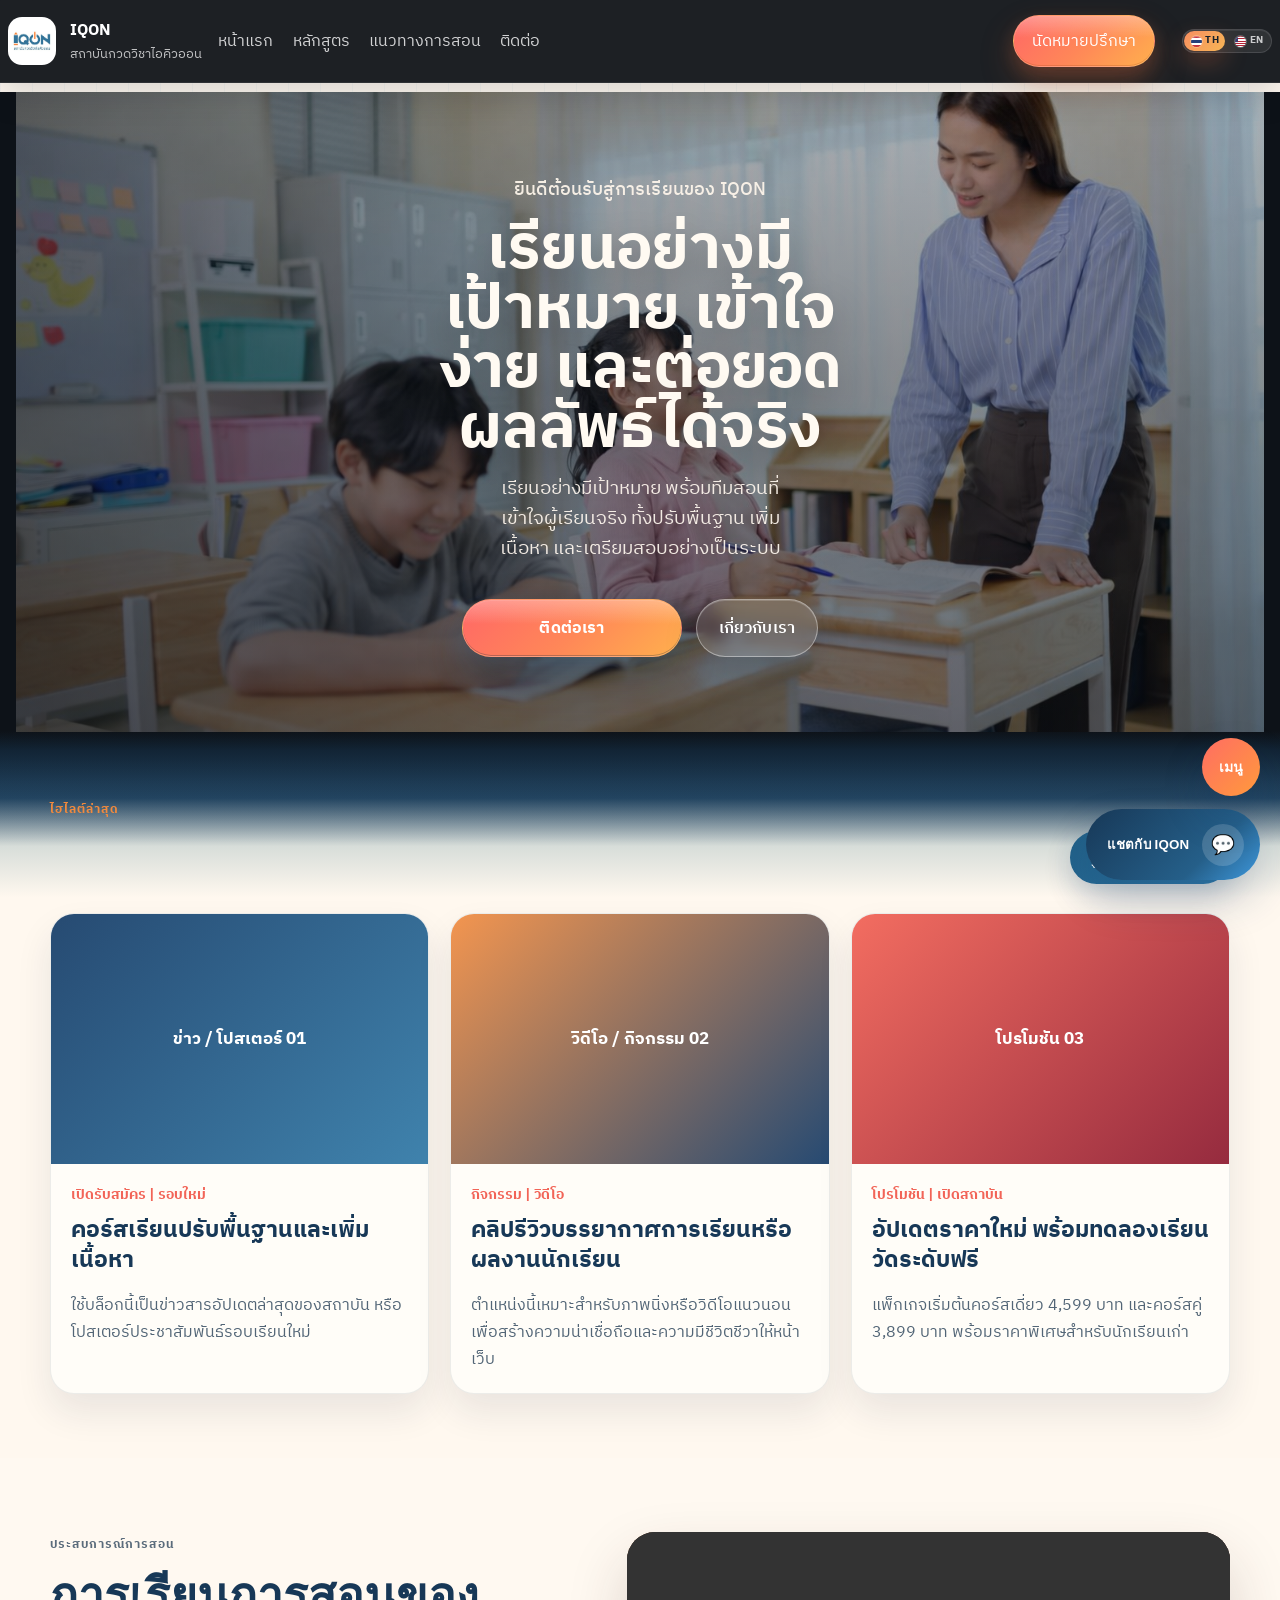
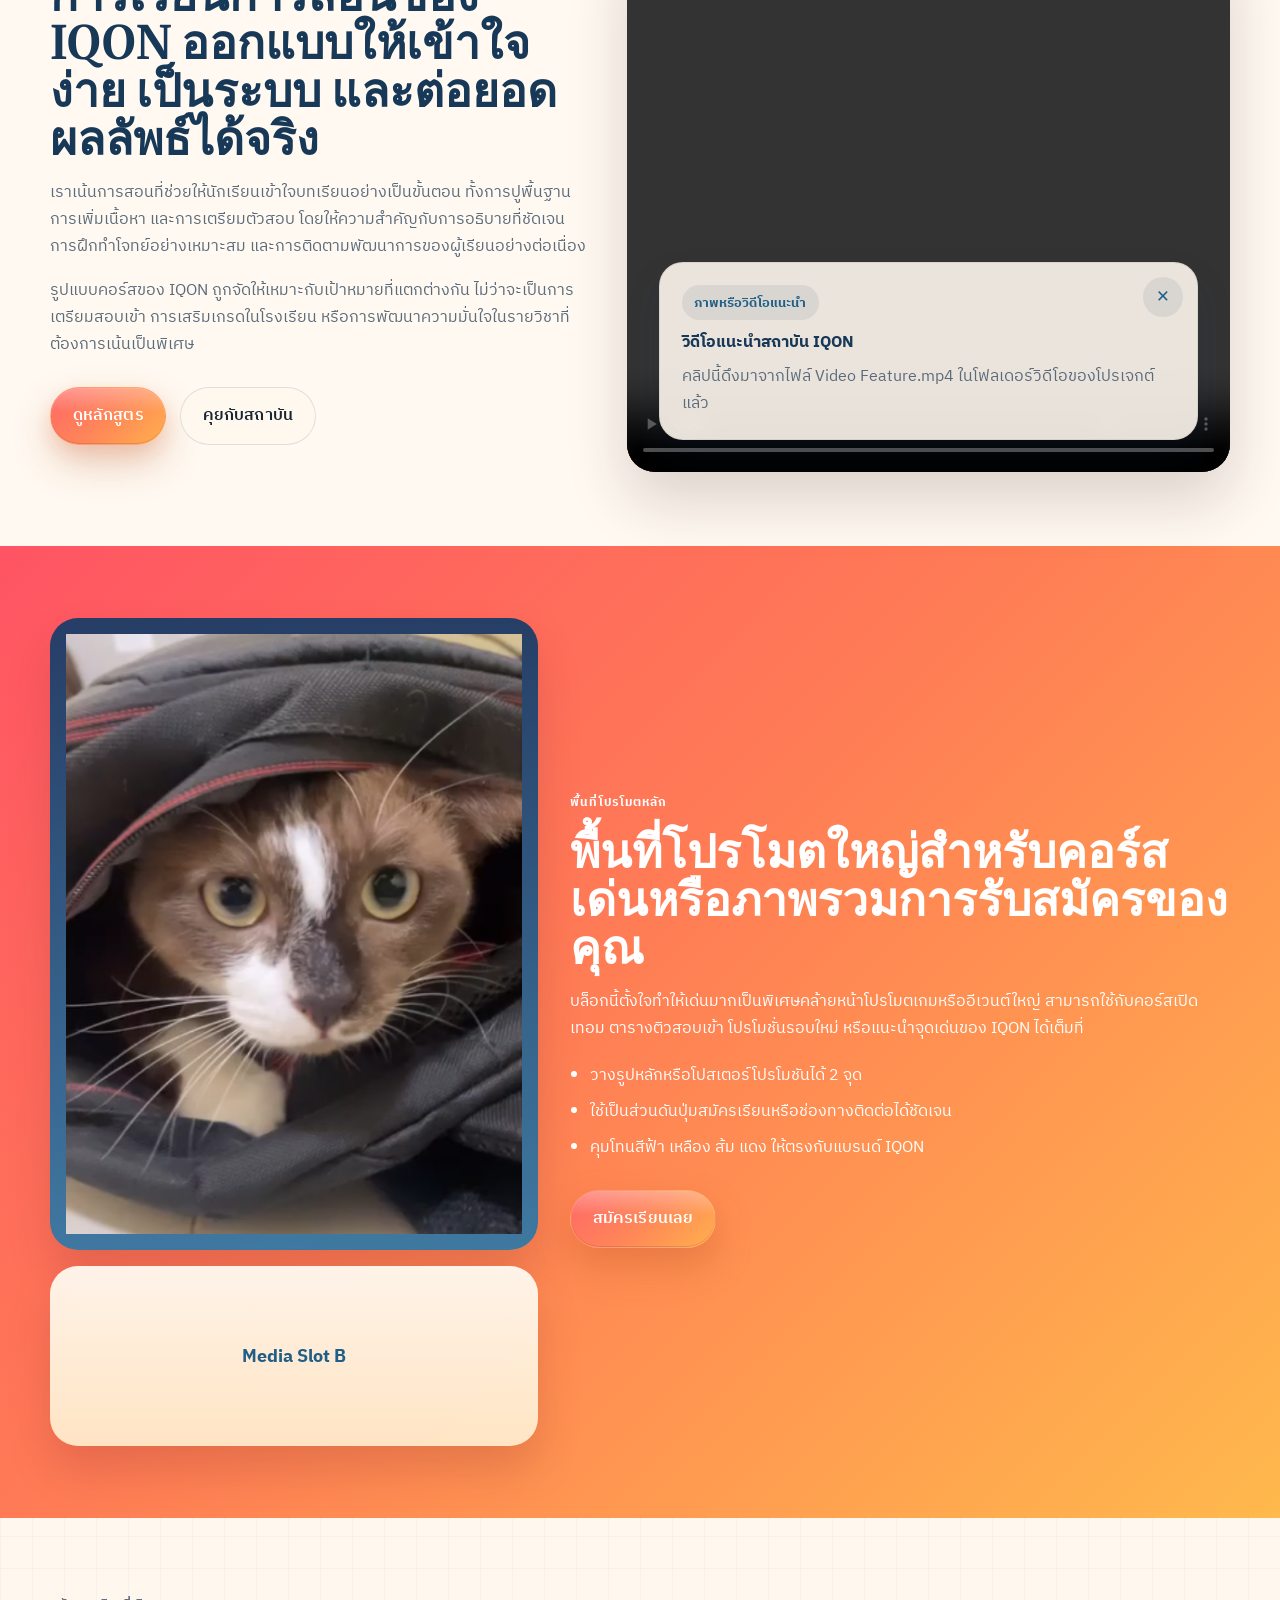
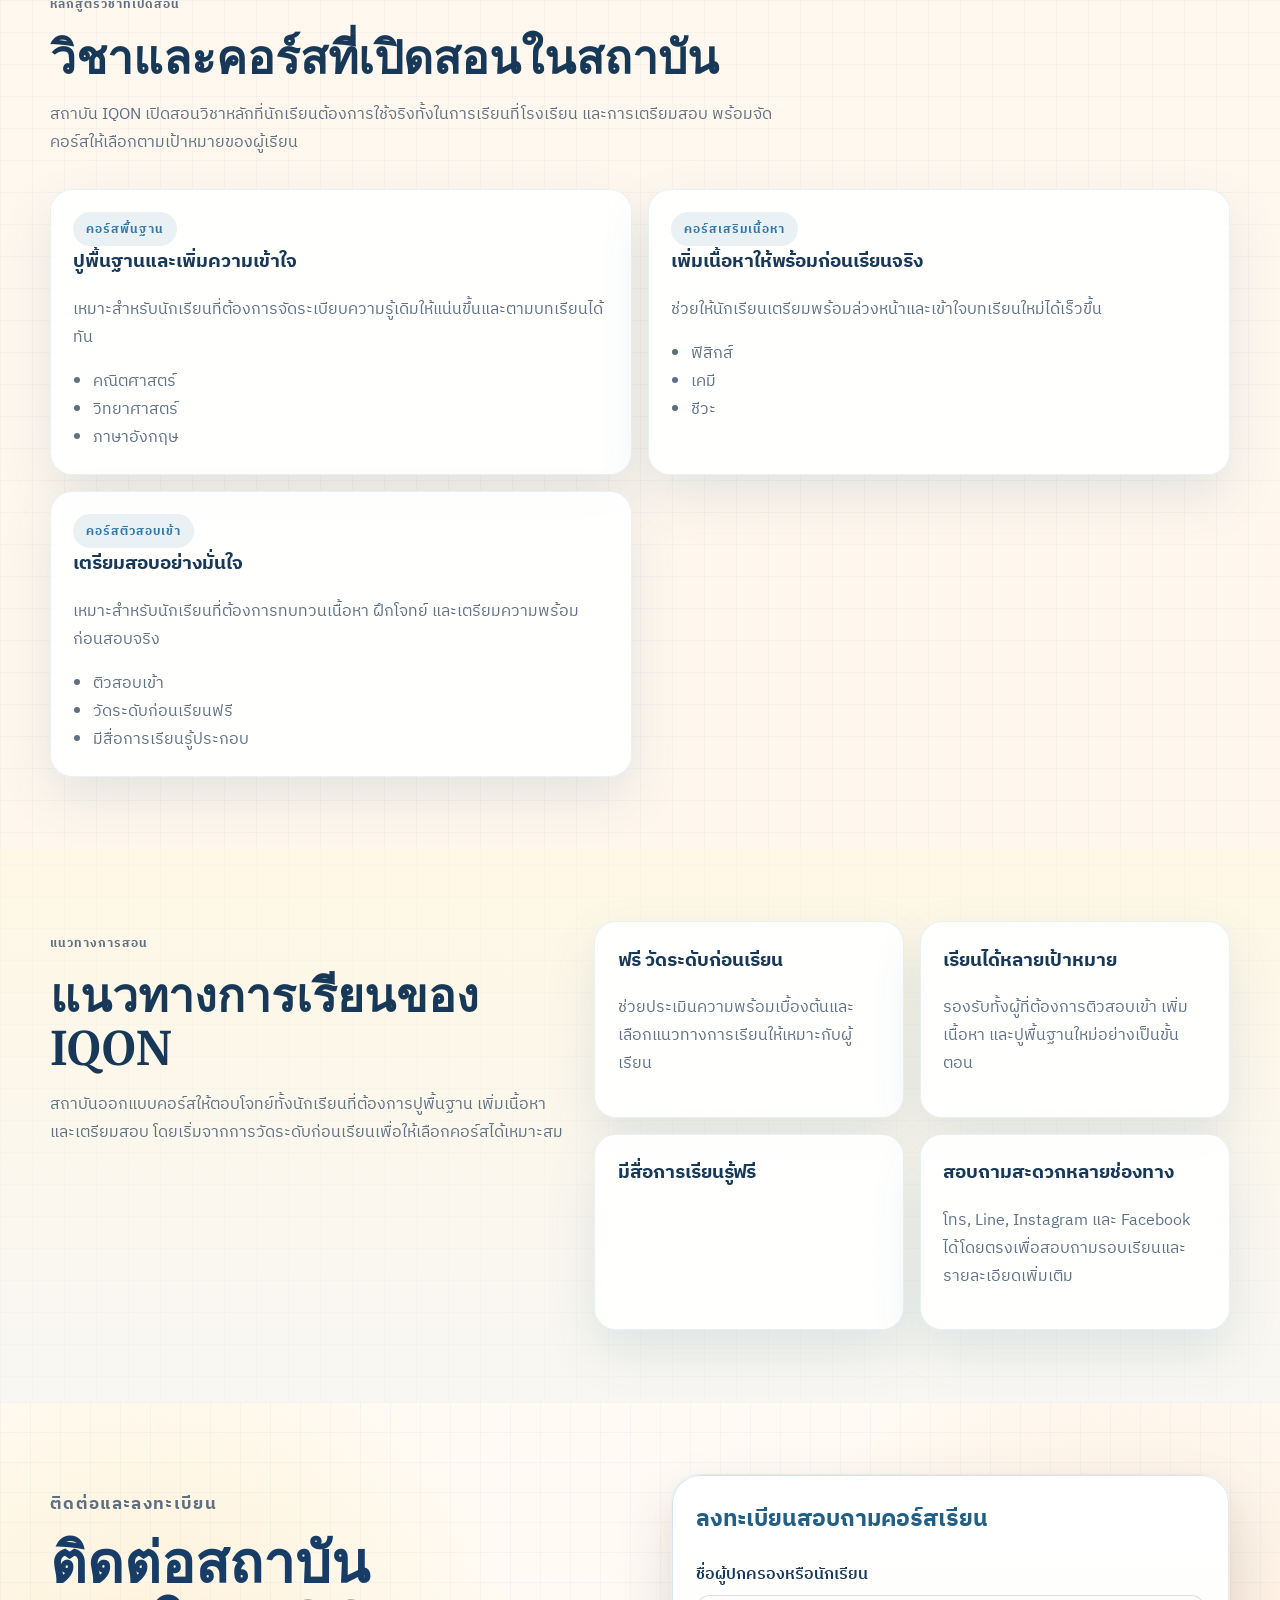
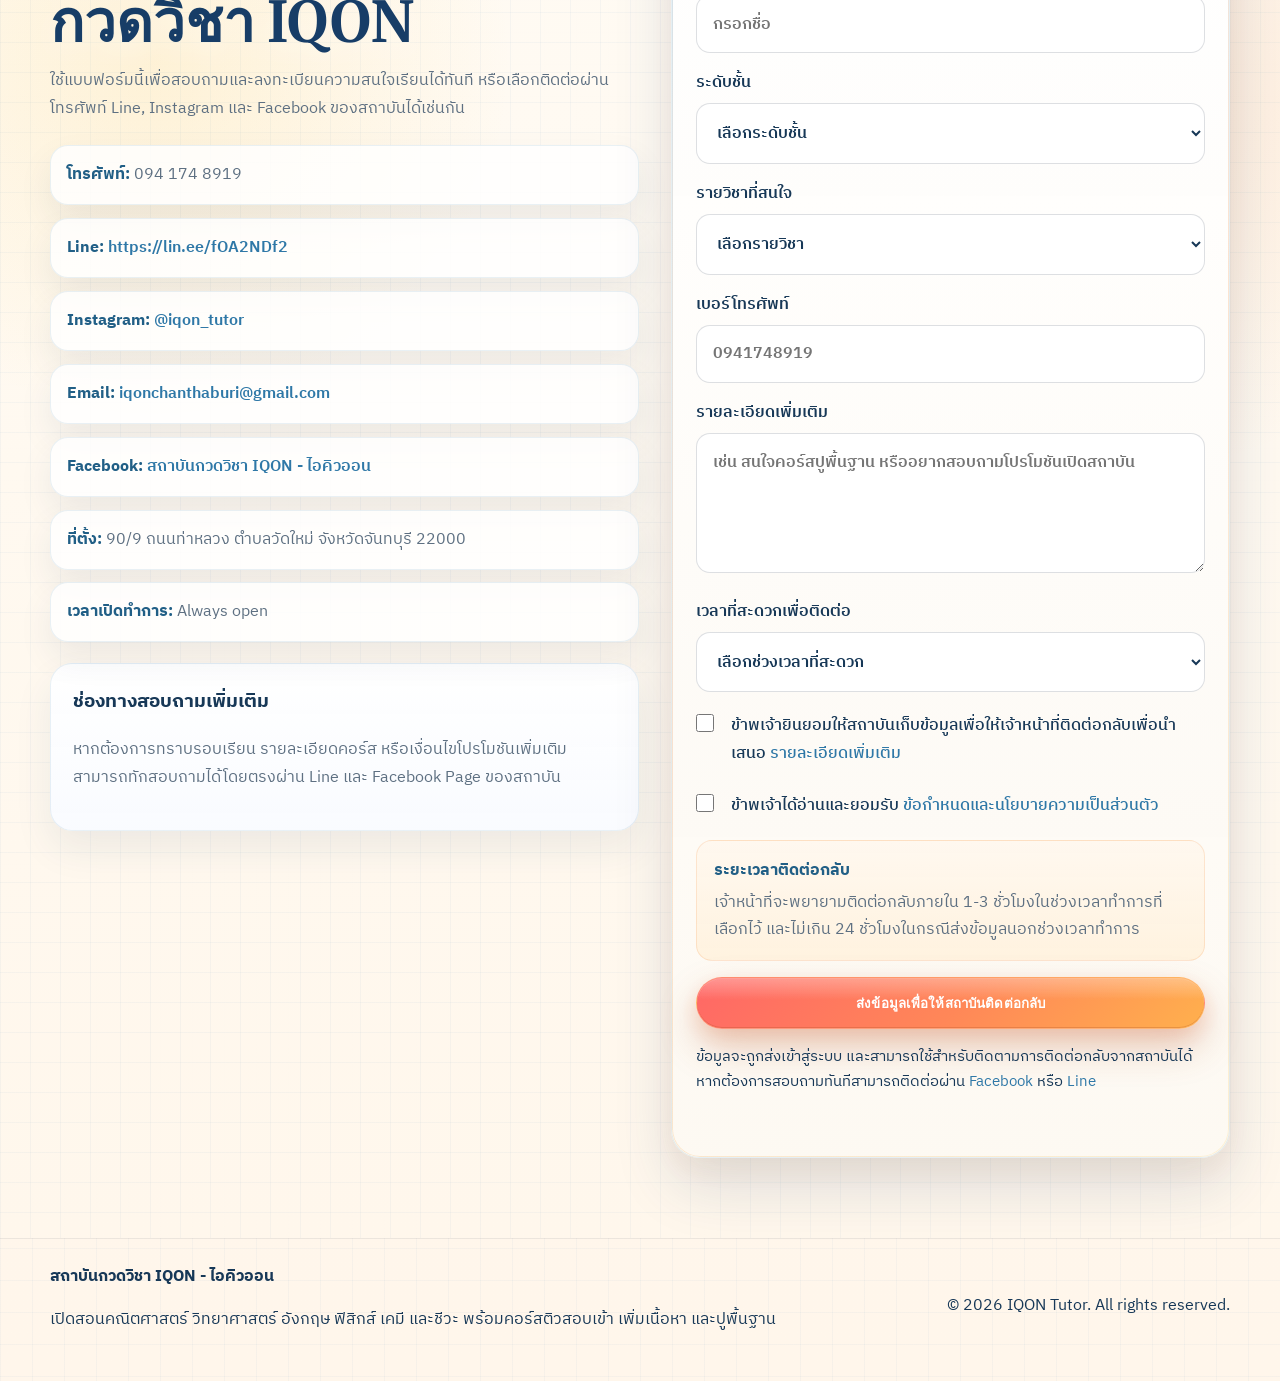
==== commit 0ebcef59: "Add files via upload" ====
--- a/index.html
+++ b/index.html
@@ -267,7 +267,6 @@
           </ul>
           <div class="hero-actions">
             <a class="button button-primary" href="#contact" data-i18n="apply_now">สมัครเรียนเลย</a>
-            <a class="button button-secondary" href="https://www.facebook.com/profile.php?id=61578446523794&locale=th_TH" target="_blank" rel="noreferrer" data-i18n="view_facebook_page">ดู Facebook Page</a>
           </div>
         </div>
       </div>
--- a/styles.css
+++ b/styles.css
@@ -2322,6 +2322,179 @@
   display: none !important;
 }
 
+.support-chat-view[hidden],
+.support-auth-view[hidden] {
+  display: none !important;
+}
+
+@media (max-width: 600px) {
+  .support-widget {
+    right: 0.45rem;
+    bottom: max(0.5rem, calc(env(safe-area-inset-bottom) + 0.25rem));
+  }
+
+  .support-panel {
+    width: min(calc(100vw - 0.6rem), 340px);
+    max-height: min(calc(100svh - 4.4rem), 560px);
+    border-radius: 18px;
+  }
+
+  .support-panel-header {
+    gap: 0.65rem;
+    padding: 0.72rem 0.78rem 0.68rem;
+  }
+
+  .support-panel-header-copy strong {
+    font-size: 0.96rem;
+  }
+
+  .support-panel-header-copy small {
+    font-size: 0.64rem;
+    line-height: 1.25;
+  }
+
+  .support-close {
+    width: 34px;
+    height: 34px;
+    font-size: 1.2rem;
+  }
+
+  .support-auth-view,
+  .support-body {
+    padding: 0.72rem;
+  }
+
+  .support-auth-card {
+    gap: 0.72rem;
+    padding: 0.72rem;
+    border-radius: 16px;
+  }
+
+  .support-auth-tabs {
+    gap: 0.5rem;
+  }
+
+  .support-auth-tab {
+    min-height: 38px;
+    font-size: 0.86rem;
+  }
+
+  .support-auth-copy {
+    font-size: 0.84rem;
+    line-height: 1.5;
+  }
+
+  .support-auth-field {
+    gap: 0.35rem;
+  }
+
+  .support-auth-field span {
+    font-size: 0.8rem;
+  }
+
+  .support-auth-field input {
+    min-height: 42px;
+    padding: 0.75rem 0.82rem;
+    border-radius: 14px;
+  }
+
+  .support-auth-submit {
+    min-height: 42px;
+    border-radius: 14px;
+    box-shadow: 0 12px 24px rgba(255, 133, 65, 0.18);
+  }
+
+  .support-thread {
+    max-height: 260px;
+    gap: 0.6rem;
+  }
+
+  .support-message {
+    max-width: min(100%, 240px);
+    padding: 0.78rem 0.82rem 0.74rem;
+  }
+
+  .support-message p {
+    margin-top: 0.38rem;
+    font-size: 0.92rem;
+    line-height: 1.55;
+  }
+
+  .support-input-row {
+    grid-template-columns: 1fr auto;
+    gap: 0.45rem;
+    padding: 0 0.72rem 0.72rem;
+    align-items: stretch;
+  }
+
+  .support-input-row input {
+    min-height: 42px;
+    padding: 0.72rem 0.82rem;
+    border-radius: 16px;
+    font-size: 0.9rem;
+  }
+
+  .support-input-row button {
+    width: auto;
+    min-width: 74px;
+    min-height: 42px;
+    padding: 0.72rem 0.9rem;
+    border-radius: 16px;
+    font-size: 0.92rem;
+  }
+
+  .support-status {
+    padding: 0 0.72rem 0.72rem;
+    font-size: 0.78rem;
+  }
+}
+
+@media (max-width: 420px) {
+  .support-panel {
+    width: calc(100vw - 0.5rem);
+    max-height: min(calc(100svh - 4rem), 520px);
+  }
+
+  .support-panel-header {
+    padding: 0.68rem 0.72rem 0.64rem;
+  }
+
+  .support-panel-header-copy strong {
+    font-size: 0.92rem;
+  }
+
+  .support-panel-header-copy small {
+    font-size: 0.62rem;
+  }
+
+  .support-auth-tab {
+    min-height: 36px;
+    font-size: 0.83rem;
+  }
+
+  .support-auth-field input {
+    min-height: 40px;
+    padding: 0.68rem 0.76rem;
+  }
+
+  .support-auth-submit {
+    min-height: 40px;
+  }
+
+  .support-thread {
+    max-height: 230px;
+  }
+
+  .support-message {
+    max-width: min(100%, 220px);
+  }
+
+  .support-input-row input,
+  .support-input-row button {
+    min-height: 40px;
+  }
+}
+
 .admin-shell {
   background:
     linear-gradient(rgba(47, 120, 167, 0.08) 1px, transparent 1px),
@@ -2538,7 +2711,7 @@
   border-radius: 0;
   overflow: hidden;
   border: 0;
-  background: url("image/background.jpg") center center / cover no-repeat;
+  background: url("background.jpg") center center / cover no-repeat;
   box-shadow: none;
 }
 
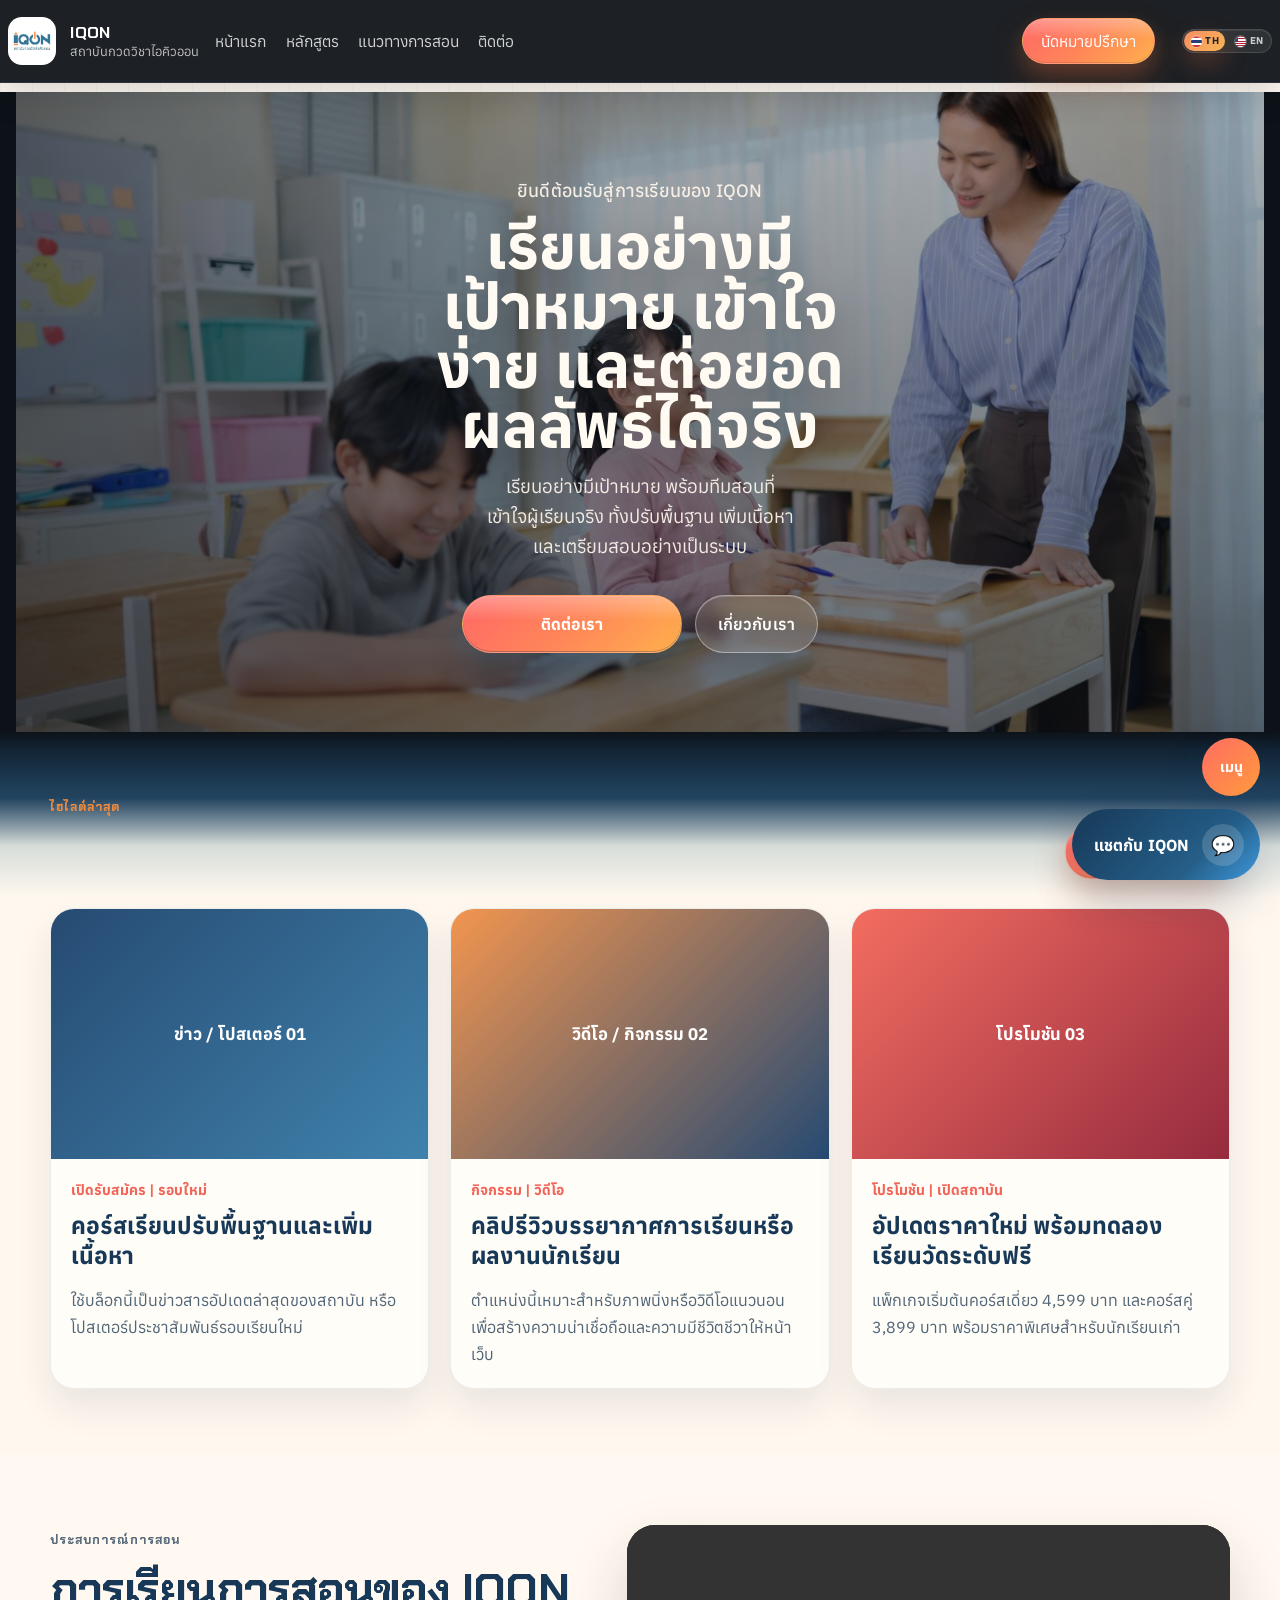
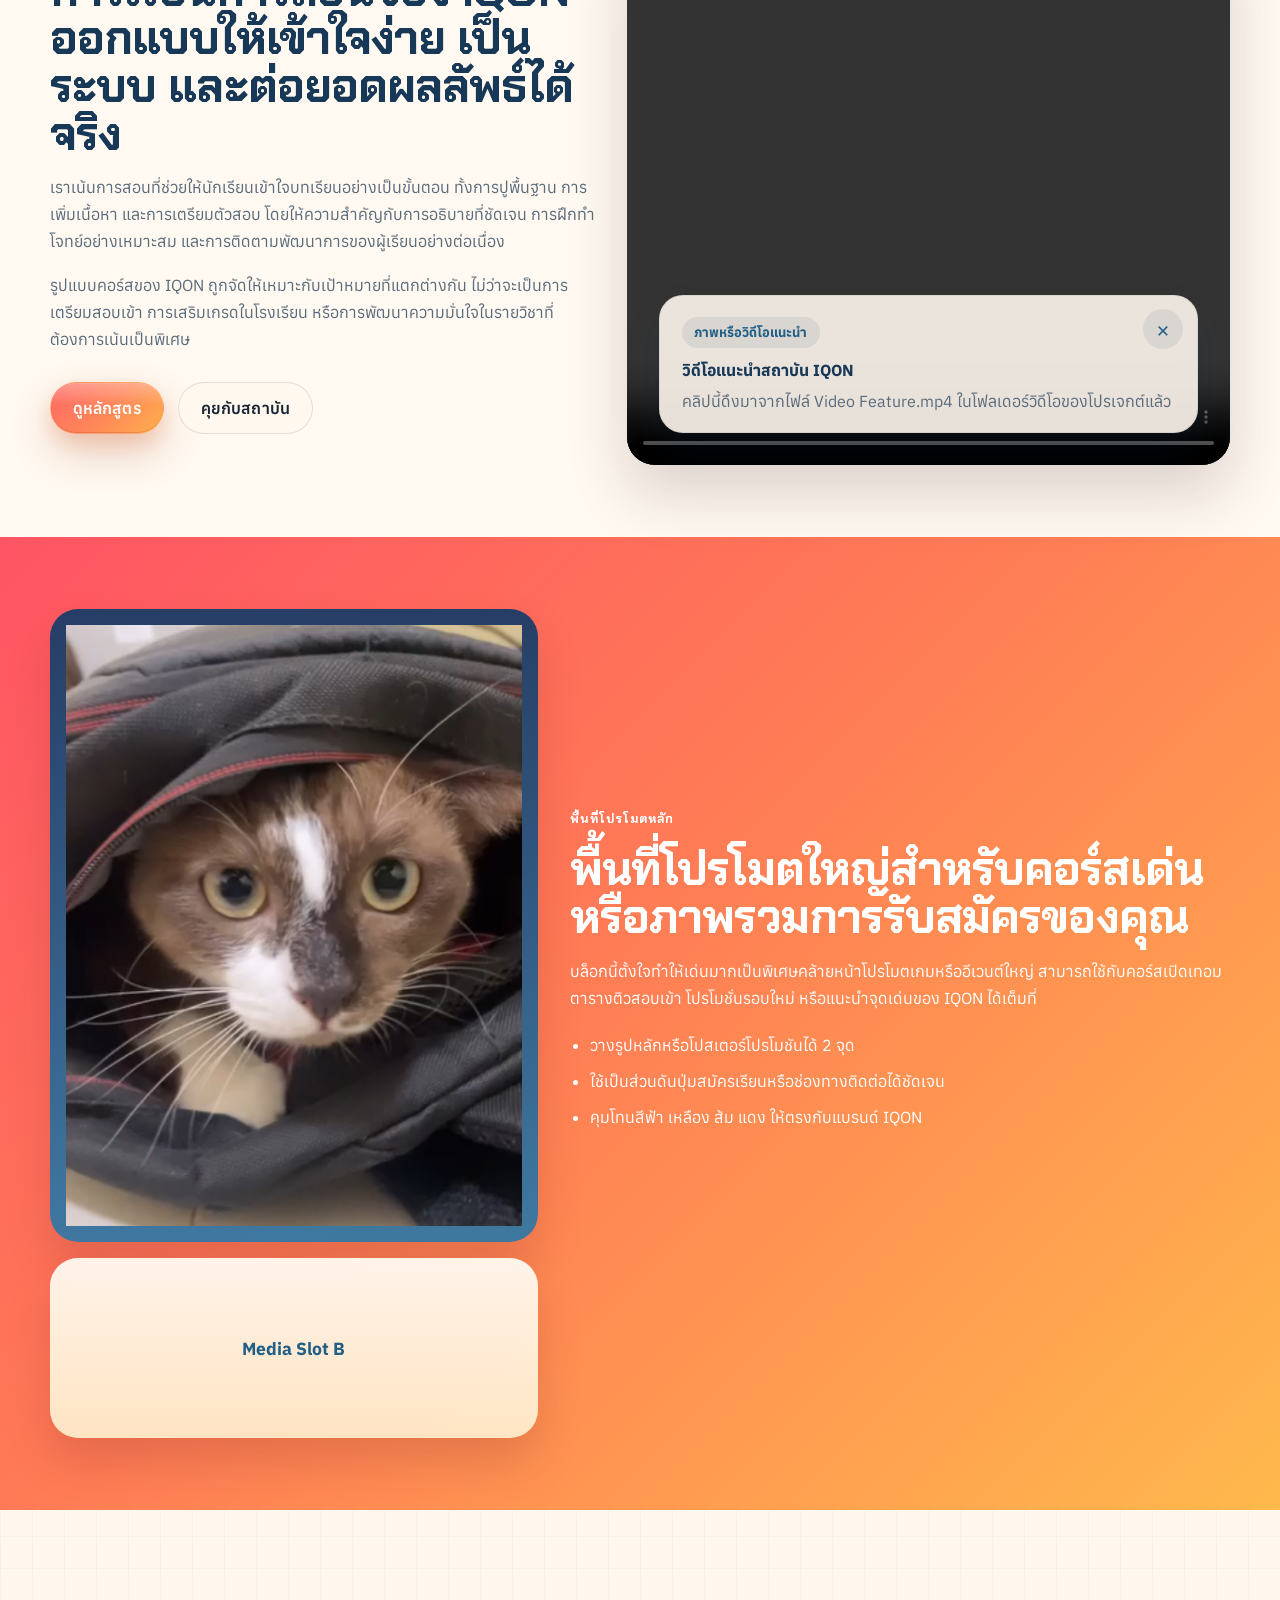
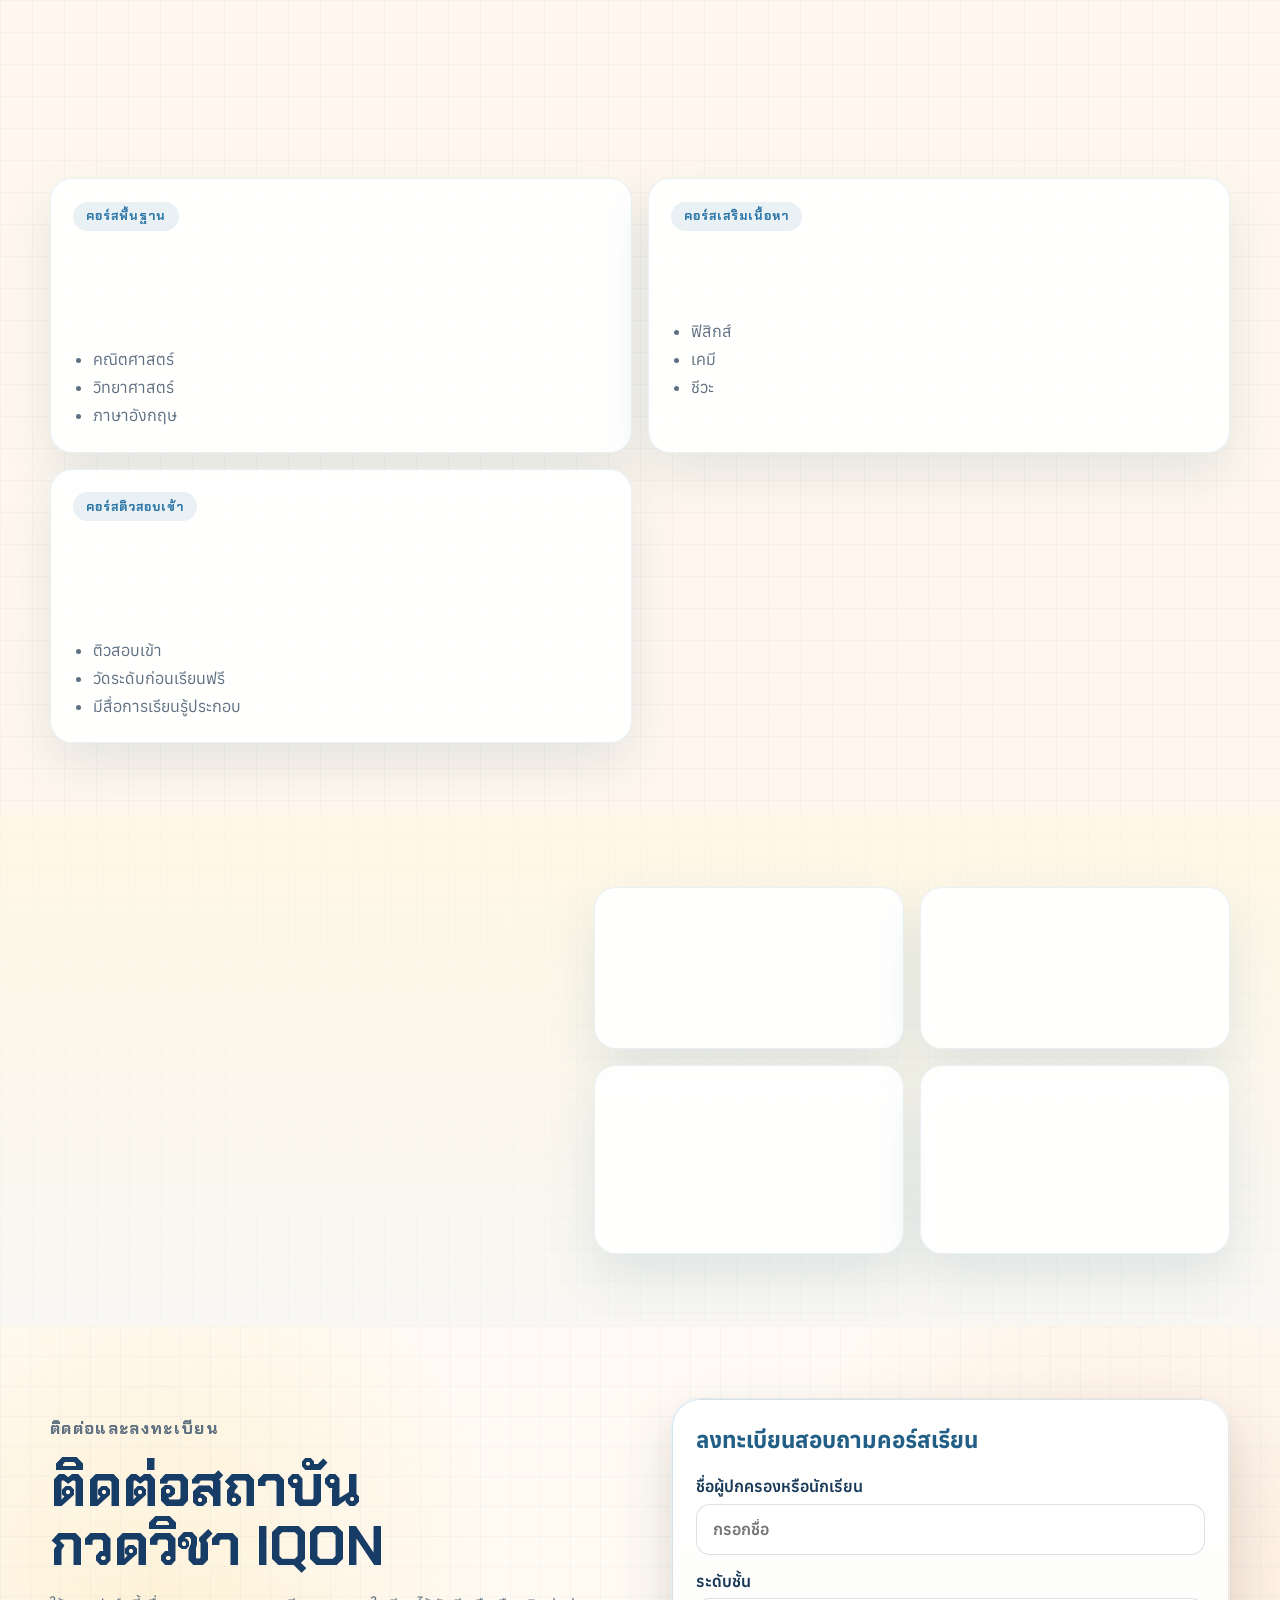
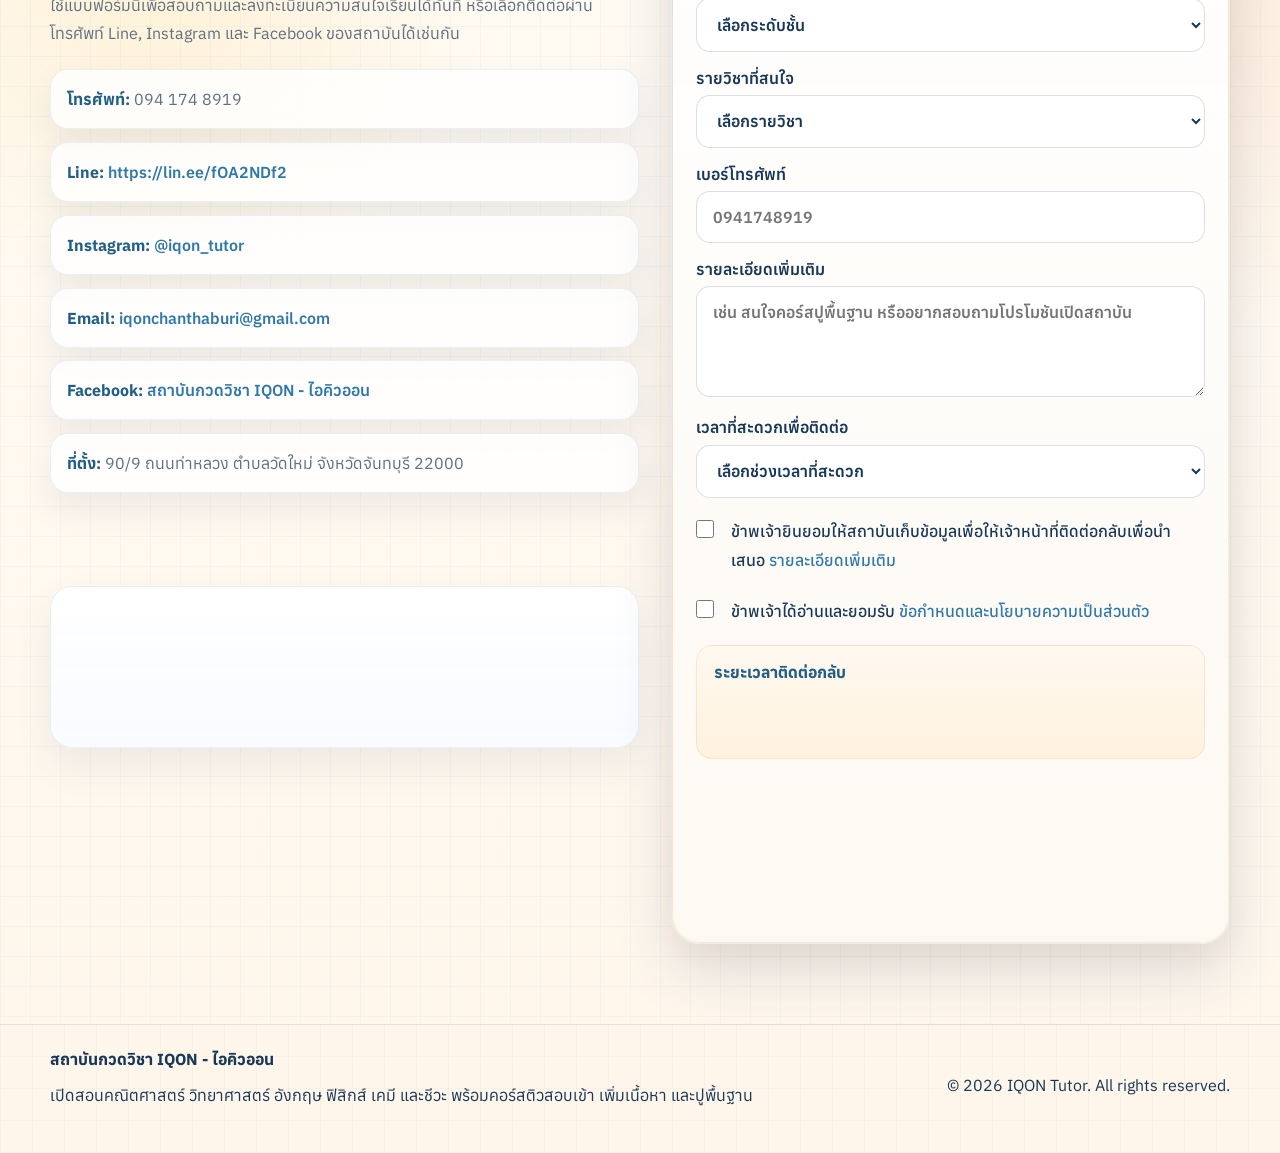
==== commit a3cb100c: "Add files via upload" ====
--- a/index.html
+++ b/index.html
@@ -36,7 +36,7 @@
   <link rel="preconnect" href="https://fonts.googleapis.com">
   <link rel="preconnect" href="https://fonts.gstatic.com" crossorigin>
   <link
-    href="https://fonts.googleapis.com/css2?family=IBM+Plex+Sans+Thai:wght@300;400;500;600;700&family=Merriweather:wght@400;700&display=swap"
+    href="https://fonts.googleapis.com/css2?family=Anuphan:wght@300;400;500;600;700;800&family=Chakra+Petch:wght@400;500;600;700&display=swap"
     rel="stylesheet"
   >
   <link rel="stylesheet" href="styles.css">
--- a/styles.css
+++ b/styles.css
@@ -23,6 +23,8 @@
   --radius-md: 16px;
   --container: 1180px;
   --mascot-image: url("bear-mascot.png");
+  --font-body: "Anuphan", "Segoe UI", sans-serif;
+  --font-display: "Chakra Petch", "Anuphan", "Segoe UI", sans-serif;
 }
 
 * {
@@ -39,13 +41,20 @@
   width: 100%;
   padding-top: 92px;
   overflow-x: hidden;
-  font-family: "IBM Plex Sans Thai", "Segoe UI", sans-serif;
+  font-family: var(--font-body);
   color: var(--text);
   background:
     linear-gradient(rgba(47, 120, 167, 0.04) 1px, transparent 1px),
     linear-gradient(90deg, rgba(47, 120, 167, 0.04) 1px, transparent 1px),
     linear-gradient(180deg, #0d1218 0%, #13283b 16%, #eef1eb 28%, #fff9f1 100%);
   background-size: 32px 32px, 32px 32px, auto;
+}
+
+button,
+input,
+textarea,
+select {
+  font: inherit;
 }
 
 a {
@@ -133,7 +142,7 @@
   border-radius: 14px;
   background: linear-gradient(135deg, var(--brand), var(--accent));
   color: #fff;
-  font-family: "Merriweather", serif;
+  font-family: var(--font-display);
   font-weight: 700;
   overflow: hidden;
 }
@@ -153,6 +162,9 @@
 
 .brand-text strong {
   font-size: 1.02rem;
+  font-family: var(--font-display);
+  font-weight: 700;
+  letter-spacing: 0.02em;
   color: #fff;
 }
 
@@ -480,6 +492,7 @@
 .card-tag,
 .meta-label {
   display: inline-block;
+  font-family: var(--font-display);
   text-transform: uppercase;
   letter-spacing: 0.08em;
   font-size: 0.78rem;
@@ -497,8 +510,9 @@
 .admin-header h1,
 .login-card h2 {
   margin: 0;
-  font-family: "Merriweather", serif;
+  font-family: var(--font-display);
   font-weight: 700;
+  letter-spacing: -0.02em;
   line-height: 1.14;
 }
 
@@ -1949,6 +1963,14 @@
   box-shadow: 0 12px 26px rgba(20, 59, 103, 0.08);
 }
 
+.support-message-assistant {
+  margin-right: auto;
+  background:
+    linear-gradient(180deg, rgba(255, 247, 236, 0.99), rgba(255, 239, 223, 0.96));
+  border-color: rgba(242, 138, 61, 0.18);
+  box-shadow: 0 12px 24px rgba(190, 103, 34, 0.1);
+}
+
 .support-message-meta {
   display: flex;
   align-items: center;
@@ -2228,6 +2250,9 @@
 .admin-chat-conversation-title {
   font-weight: 700;
   color: var(--brand-strong);
+  white-space: nowrap;
+  overflow: hidden;
+  text-overflow: ellipsis;
 }
 
 .admin-chat-conversation-meta,
@@ -2235,6 +2260,8 @@
   color: var(--muted);
   font-size: 0.9rem;
   line-height: 1.55;
+  overflow: hidden;
+  text-overflow: ellipsis;
 }
 
 .admin-chat-badge {
@@ -2249,54 +2276,76 @@
 }
 
 .admin-chat-thread {
-  display: grid;
-  gap: 0.8rem;
+  display: flex;
+  flex-direction: column;
+  gap: 0.7rem;
   min-height: 380px;
   max-height: 430px;
   overflow-y: auto;
-  padding: 0.4rem 0.15rem;
+  padding: 0.4rem 0.2rem;
 }
 
 .admin-chat-message {
   width: fit-content;
-  max-width: min(82%, 560px);
-  padding: 0.95rem 1rem 0.85rem;
-  border-radius: 18px;
-  border: 1px solid rgba(47, 120, 167, 0.12);
-  background: rgba(255, 255, 255, 0.92);
-  box-shadow: 0 10px 22px rgba(20, 59, 103, 0.06);
+  max-width: min(62%, 420px);
+  padding: 0.72rem 0.9rem 0.68rem;
+  border-radius: 20px;
+  border: 1px solid rgba(255, 255, 255, 0.04);
+  background: rgba(64, 67, 73, 0.92);
+  box-shadow: 0 10px 20px rgba(0, 0, 0, 0.14);
+  color: #fff;
 }
 
 .admin-chat-message-user {
   margin-right: auto;
-  border-radius: 18px 18px 18px 8px;
+  border-radius: 20px 20px 20px 8px;
 }
 
 .admin-chat-message-admin {
   margin-left: auto;
-  border-radius: 18px 18px 8px 18px;
-  background: linear-gradient(135deg, #ff6d63, #ff9a3c);
-  border-color: rgba(255, 157, 80, 0.28);
-}
-
+  border-radius: 20px 20px 8px 20px;
+  background: linear-gradient(135deg, #7c3aed 0%, #4f46e5 100%);
+  border-color: rgba(130, 103, 255, 0.22);
+}
+
+.admin-chat-message-assistant {
+  margin-right: auto;
+  border-radius: 20px 20px 20px 8px;
+  background: linear-gradient(180deg, rgba(255, 247, 236, 0.99), rgba(255, 239, 223, 0.96));
+  border-color: rgba(242, 138, 61, 0.16);
+  color: #203040;
+}
+
+.admin-chat-message-user,
+.admin-chat-message-user .admin-chat-message-meta,
+.admin-chat-message-user .admin-chat-message-body,
 .admin-chat-message-admin,
 .admin-chat-message-admin .admin-chat-message-meta,
 .admin-chat-message-admin .admin-chat-message-body {
   color: #fff;
 }
 
+.admin-chat-message-assistant .admin-chat-message-meta,
+.admin-chat-message-assistant .admin-chat-message-body {
+  color: #203040;
+}
+
 .admin-chat-message-meta {
-  display: block;
-  margin-bottom: 0.45rem;
-  color: var(--muted);
-  font-size: 0.82rem;
-  font-weight: 700;
+  display: flex;
+  align-items: center;
+  gap: 0.45rem;
+  margin-bottom: 0.3rem;
+  color: rgba(255, 255, 255, 0.72);
+  font-size: 0.72rem;
+  font-weight: 600;
 }
 
 .admin-chat-message-body {
   margin: 0;
-  line-height: 1.7;
+  line-height: 1.55;
+  font-size: 0.95rem;
   white-space: pre-wrap;
+  word-break: break-word;
 }
 
 .admin-chat-reply {
@@ -2318,6 +2367,365 @@
   font: inherit;
 }
 
+.admin-tabs {
+  display: inline-flex;
+  align-items: center;
+  gap: 0.35rem;
+  width: fit-content;
+  padding: 0.35rem;
+  border-radius: 999px;
+  background: rgba(15, 24, 36, 0.9);
+  box-shadow: 0 14px 28px rgba(9, 16, 25, 0.18);
+}
+
+.admin-tab {
+  border: 0;
+  border-radius: 999px;
+  padding: 0.7rem 1rem;
+  background: transparent;
+  color: rgba(255, 255, 255, 0.72);
+  font: inherit;
+  font-weight: 700;
+  cursor: pointer;
+  transition: background 180ms ease, color 180ms ease, transform 180ms ease;
+}
+
+.admin-tab:hover,
+.admin-tab:focus-visible {
+  color: #fff;
+  background: rgba(255, 255, 255, 0.08);
+}
+
+.admin-tab.is-active {
+  color: #132538;
+  background: linear-gradient(135deg, #ffd08a, #ff9f57);
+  box-shadow: 0 12px 24px rgba(255, 138, 77, 0.28);
+}
+
+.admin-tab-panel {
+  display: grid;
+  gap: 1rem;
+}
+
+.admin-chat-layout-instagram {
+  grid-template-columns: minmax(300px, 360px) minmax(0, 1fr) minmax(270px, 320px);
+  gap: 0;
+  overflow: hidden;
+  border-radius: 26px;
+  border: 1px solid rgba(255, 255, 255, 0.08);
+  background: #1f2024;
+  box-shadow: 0 24px 56px rgba(5, 10, 18, 0.28);
+}
+
+.admin-chat-layout-instagram .table-card {
+  margin: 0;
+  border-radius: 0;
+  box-shadow: none;
+}
+
+.admin-chat-sidebar-instagram {
+  display: grid;
+  grid-template-rows: auto auto auto minmax(0, 1fr);
+  gap: 0.9rem;
+  padding: 1rem;
+  border-right: 1px solid rgba(255, 255, 255, 0.08);
+  background: #242526;
+  color: #fff;
+}
+
+.admin-chat-sidebar-head {
+  display: flex;
+  align-items: center;
+  justify-content: space-between;
+  gap: 1rem;
+}
+
+.admin-chat-sidebar-head h3,
+.admin-chat-main-user h3 {
+  margin: 0;
+}
+
+.admin-chat-sidebar-head .eyebrow,
+.admin-chat-sidebar-meta,
+.admin-chat-sidebar-meta small,
+.admin-chat-main-head-instagram .helper-text {
+  color: rgba(255, 255, 255, 0.62);
+}
+
+.admin-compose-button {
+  width: 40px;
+  height: 40px;
+  border: 0;
+  border-radius: 999px;
+  background: rgba(255, 255, 255, 0.12);
+  color: #fff;
+  font: inherit;
+  font-size: 1.05rem;
+  font-weight: 700;
+  cursor: pointer;
+  box-shadow: none;
+}
+
+.admin-chat-search-shell {
+  position: relative;
+}
+
+.admin-chat-search {
+  width: 100%;
+  min-height: 44px;
+  padding: 0.8rem 0.95rem;
+  border-radius: 999px;
+  border: 1px solid rgba(255, 255, 255, 0.06);
+  background: rgba(255, 255, 255, 0.1);
+  color: #fff;
+  font: inherit;
+}
+
+.admin-chat-search::placeholder {
+  color: rgba(255, 255, 255, 0.45);
+}
+
+.admin-chat-sidebar-meta {
+  display: flex;
+  align-items: center;
+  justify-content: space-between;
+  gap: 0.75rem;
+  font-size: 0.85rem;
+}
+
+.admin-chat-conversations-instagram {
+  min-height: 0;
+  max-height: none;
+  padding-right: 0.25rem;
+}
+
+.admin-chat-conversation {
+  padding: 0.82rem 0.88rem;
+  border-radius: 14px;
+  border-color: transparent;
+  background: transparent;
+}
+
+.admin-chat-conversation.is-active {
+  background: rgba(55, 77, 100, 0.86);
+  border-color: rgba(255, 255, 255, 0.08);
+  box-shadow: none;
+}
+
+.admin-chat-conversation-media {
+  display: grid;
+  grid-template-columns: 48px minmax(0, 1fr);
+  gap: 0.7rem;
+  align-items: center;
+}
+
+.admin-chat-conversation-copy {
+  min-width: 0;
+}
+
+.admin-chat-conversation-avatar,
+.admin-chat-main-avatar {
+  display: grid;
+  place-items: center;
+  border-radius: 50%;
+  background: linear-gradient(135deg, rgba(255, 173, 96, 0.95), rgba(42, 128, 188, 0.96));
+  color: #fff;
+  font-weight: 800;
+  letter-spacing: 0.04em;
+  box-shadow: none;
+}
+
+.admin-chat-conversation-avatar {
+  width: 48px;
+  height: 48px;
+  font-size: 0.88rem;
+}
+
+.admin-chat-conversation-title {
+  color: #fff;
+}
+
+.admin-chat-conversation-meta,
+.admin-chat-conversation-preview {
+  color: rgba(255, 255, 255, 0.68);
+  font-size: 0.8rem;
+}
+
+.admin-chat-conversation-preview {
+  display: -webkit-box;
+  -webkit-line-clamp: 2;
+  -webkit-box-orient: vertical;
+  white-space: normal;
+}
+
+.admin-chat-main-instagram {
+  display: grid;
+  grid-template-rows: auto minmax(0, 1fr) auto auto;
+  gap: 0;
+  min-height: 720px;
+  padding: 0;
+  background: #1f2024;
+}
+
+.admin-chat-main-head-instagram {
+  padding: 1rem 1.15rem;
+  border-bottom: 1px solid rgba(255, 255, 255, 0.08);
+  color: #fff;
+  background: #242526;
+}
+
+.admin-chat-main-user {
+  display: flex;
+  align-items: center;
+  gap: 0.8rem;
+  min-width: 0;
+}
+
+.admin-chat-main-avatar {
+  width: 44px;
+  height: 44px;
+  font-size: 0.9rem;
+  flex: 0 0 44px;
+}
+
+.admin-chat-main-user h3 {
+  white-space: nowrap;
+  overflow: hidden;
+  text-overflow: ellipsis;
+}
+
+.admin-chat-thread-instagram {
+  min-height: 0;
+  max-height: none;
+  height: 100%;
+  padding: 1.05rem 1.15rem;
+  background: #1f2024;
+}
+
+.admin-chat-reply-instagram {
+  align-items: center;
+  gap: 0.6rem;
+  padding: 0.9rem 1.15rem 0;
+  border-top: 1px solid rgba(255, 255, 255, 0.06);
+  background: #242526;
+}
+
+.admin-chat-reply-instagram input {
+  min-height: 44px;
+  border-color: rgba(255, 255, 255, 0.08);
+  border-radius: 999px;
+  background: rgba(255, 255, 255, 0.08);
+  color: #fff;
+}
+
+.admin-chat-reply-instagram input::placeholder {
+  color: rgba(255, 255, 255, 0.42);
+}
+
+.admin-chat-reply-instagram .button-primary {
+  min-width: 92px;
+  min-height: 44px;
+  padding: 0.75rem 1rem;
+  border-radius: 999px;
+  background: linear-gradient(135deg, #7c3aed 0%, #4f46e5 100%);
+  box-shadow: none;
+}
+
+.admin-chat-main-instagram .form-status {
+  margin: 0 1.15rem 0.95rem;
+  color: rgba(255, 255, 255, 0.72);
+}
+
+.admin-chat-sidepanel {
+  display: grid;
+  align-content: start;
+  gap: 1rem;
+  padding: 1.1rem 1rem;
+  border-left: 1px solid rgba(255, 255, 255, 0.08);
+  background: #242526;
+  color: #fff;
+}
+
+.admin-chat-sidepanel-profile {
+  display: grid;
+  justify-items: center;
+  text-align: center;
+  gap: 0.45rem;
+  padding-top: 0.35rem;
+}
+
+.admin-chat-sidepanel-avatar {
+  display: grid;
+  place-items: center;
+  width: 72px;
+  height: 72px;
+  border-radius: 50%;
+  background: linear-gradient(135deg, rgba(255, 173, 96, 0.95), rgba(42, 128, 188, 0.96));
+  color: #fff;
+  font-size: 1.15rem;
+  font-weight: 800;
+}
+
+.admin-chat-sidepanel-profile h3,
+.admin-chat-sidepanel-section h4 {
+  margin: 0;
+}
+
+.admin-chat-sidepanel-profile p,
+.admin-chat-sidepanel-list dt {
+  color: rgba(255, 255, 255, 0.62);
+}
+
+.admin-chat-sidepanel-profile p {
+  margin: 0;
+  line-height: 1.55;
+  font-size: 0.88rem;
+}
+
+.admin-chat-sidepanel-section {
+  display: grid;
+  gap: 0.7rem;
+  padding-top: 0.95rem;
+  border-top: 1px solid rgba(255, 255, 255, 0.08);
+}
+
+.admin-chat-sidepanel-list {
+  display: grid;
+  gap: 0.7rem;
+  margin: 0;
+}
+
+.admin-chat-sidepanel-list div {
+  display: grid;
+  gap: 0.18rem;
+}
+
+.admin-chat-sidepanel-list dt,
+.admin-chat-sidepanel-list dd {
+  margin: 0;
+  word-break: break-word;
+}
+
+.admin-chat-sidepanel-list dt {
+  font-size: 0.76rem;
+  letter-spacing: 0.02em;
+}
+
+.admin-chat-sidepanel-list dd,
+.admin-chat-sidepanel-preview {
+  font-size: 0.9rem;
+  line-height: 1.6;
+}
+
+.admin-chat-sidepanel-preview {
+  border-radius: 16px;
+  padding: 0.8rem 0.9rem;
+  background: rgba(255, 255, 255, 0.06);
+  color: rgba(255, 255, 255, 0.9);
+  white-space: pre-wrap;
+  word-break: break-word;
+}
+
 .hidden {
   display: none !important;
 }
@@ -2530,9 +2938,10 @@
 
 .admin-brand-badge span {
   position: relative;
-  font-family: "Merriweather", serif;
+  font-family: var(--font-display);
   font-weight: 700;
   font-size: clamp(1.7rem, 3vw, 2.35rem);
+  letter-spacing: 0.02em;
   line-height: 1;
 }
 
@@ -3098,8 +3507,9 @@
 .story-copy h2,
 .promo-copy h2 {
   margin: 0;
-  font-family: "Merriweather", serif;
+  font-family: var(--font-display);
   font-size: clamp(2rem, 3.6vw, 3.3rem);
+  letter-spacing: -0.02em;
   line-height: 1.04;
 }
 
@@ -3107,20 +3517,51 @@
   display: inline-flex;
   align-items: center;
   justify-content: center;
-  min-height: 48px;
-  padding: 0.8rem 1.15rem;
+  position: relative;
+  overflow: hidden;
+  min-height: 54px;
+  padding: 0.88rem 1.42rem;
   border-radius: 999px;
-  background: linear-gradient(135deg, var(--brand-strong), var(--brand));
+  border: 1px solid rgba(255, 191, 134, 0.34);
+  background:
+    linear-gradient(180deg, rgba(255, 255, 255, 0.14), rgba(255, 255, 255, 0) 42%),
+    linear-gradient(135deg, #ff6766 0%, #ff8758 52%, #ffb04d 100%);
   color: #fff;
+  font-family: var(--font-display);
+  font-size: 0.94rem;
   font-weight: 700;
-  box-shadow: 0 12px 28px rgba(20, 59, 103, 0.18);
-  transition: transform 160ms ease, box-shadow 160ms ease, background 160ms ease;
+  letter-spacing: 0.01em;
+  box-shadow:
+    0 16px 34px rgba(172, 78, 35, 0.22),
+    0 8px 18px rgba(255, 130, 77, 0.14),
+    inset 0 1px 0 rgba(255, 255, 255, 0.22),
+    inset 0 -1px 0 rgba(157, 68, 26, 0.2);
+  transition:
+    transform 180ms ease,
+    box-shadow 180ms ease,
+    background 180ms ease,
+    border-color 180ms ease,
+    filter 180ms ease;
+}
+
+.news-link::before {
+  content: "";
+  position: absolute;
+  inset: 1px;
+  border-radius: inherit;
+  background: linear-gradient(180deg, rgba(255, 255, 255, 0.18), rgba(255, 255, 255, 0) 44%);
+  pointer-events: none;
 }
 
 .news-link:hover,
 .news-link:focus-visible {
-  transform: translateY(-1px);
-  box-shadow: 0 16px 34px rgba(20, 59, 103, 0.22);
+  transform: translateY(-2px);
+  filter: saturate(1.04);
+  box-shadow:
+    0 18px 38px rgba(172, 78, 35, 0.26),
+    0 10px 20px rgba(255, 130, 77, 0.18),
+    inset 0 1px 0 rgba(255, 255, 255, 0.24),
+    inset 0 -1px 0 rgba(157, 68, 26, 0.22);
 }
 
 .news-card-grid {
@@ -3386,7 +3827,8 @@
 .courses-cta-copy h2,
 .course-group-heading h3 {
   margin: 0;
-  font-family: "Merriweather", serif;
+  font-family: var(--font-display);
+  letter-spacing: -0.02em;
   line-height: 1.04;
 }
 
@@ -3724,13 +4166,12 @@
 
 .line-package-grid {
   display: grid;
-  grid-template-columns: minmax(0, 1.15fr) minmax(280px, 0.85fr);
-  gap: 1.3rem;
+  grid-template-columns: minmax(0, 1fr);
+  gap: 1rem;
   align-items: stretch;
 }
 
-.line-package-copy,
-.line-package-qr-card {
+.line-package-copy {
   min-width: 0;
 }
 
@@ -3757,8 +4198,7 @@
 }
 
 .line-package-summary,
-.line-package-note,
-.line-package-qr-card p {
+.line-package-note {
   color: var(--muted);
   line-height: 1.75;
 }
@@ -3799,45 +4239,6 @@
 .line-package-actions {
   display: grid;
   gap: 0.8rem;
-}
-
-.line-package-qr-card {
-  display: grid;
-  align-content: center;
-  justify-items: center;
-  padding: 1.2rem;
-  border-radius: 24px;
-  background:
-    linear-gradient(180deg, rgba(20, 59, 103, 0.96), rgba(28, 87, 140, 0.96));
-  color: #fff;
-}
-
-.line-package-qr-card img {
-  display: block;
-  width: min(100%, 280px);
-  aspect-ratio: 1;
-  object-fit: contain;
-  border-radius: 18px;
-  background: #fff;
-  padding: 0.7rem;
-  box-shadow: 0 20px 42px rgba(8, 13, 20, 0.26);
-}
-
-.line-package-qr-card p {
-  margin: 1rem 0 0;
-  color: rgba(255, 255, 255, 0.86);
-  text-align: center;
-}
-
-.line-package-qr-actions {
-  display: grid;
-  gap: 0.8rem;
-  width: 100%;
-  margin-top: 1rem;
-}
-
-.line-package-qr-actions .button-secondary {
-  background: rgba(255, 248, 239, 0.96);
 }
 
 @media (max-width: 1280px) {
@@ -3939,10 +4340,6 @@
   .line-package-grid {
     grid-template-columns: 1fr;
   }
-
-  .line-package-qr-card {
-    order: -1;
-  }
 }
 
 @media (max-width: 860px) {
@@ -3963,6 +4360,39 @@
     z-index: 60;
     padding-top: env(safe-area-inset-top);
     box-shadow: 0 14px 32px rgba(10, 14, 19, 0.18);
+    overflow: visible;
+  }
+
+  .site-header .container,
+  .nav-bar,
+  .brand,
+  .brand-text,
+  .hero-stage-media,
+  .hero-screen-frame,
+  .hero-screen-content-home,
+  .support-panel,
+  .support-auth-card,
+  .support-auth-tabs,
+  .support-auth-field,
+  .support-input-row,
+  .support-message {
+    min-width: 0;
+    max-width: 100%;
+  }
+
+  .nav-bar {
+    position: relative;
+  }
+
+  .brand {
+    flex: 1 1 auto;
+  }
+
+  .brand-text strong,
+  .brand-text small {
+    overflow: hidden;
+    text-overflow: ellipsis;
+    white-space: nowrap;
   }
 
   .menu-toggle {
@@ -3979,11 +4409,11 @@
   }
 
   .site-menu {
-    position: fixed;
-    top: calc(74px + env(safe-area-inset-top));
+    position: absolute;
+    top: 100%;
     left: 0;
     right: 0;
-    bottom: 0;
+    bottom: auto;
     display: none;
     flex-direction: column;
     align-items: stretch;
@@ -3993,11 +4423,24 @@
       linear-gradient(180deg, rgba(11, 17, 27, 0.94), rgba(11, 17, 27, 0.975)),
       radial-gradient(circle at top right, rgba(255, 175, 88, 0.12), transparent 38%);
     box-shadow: 0 24px 48px rgba(4, 10, 17, 0.28);
+    max-height: calc(100svh - 74px - env(safe-area-inset-top));
     overflow-y: auto;
+    overflow-x: hidden;
+    overscroll-behavior: contain;
+    -webkit-overflow-scrolling: touch;
   }
 
   .site-menu.is-open {
     display: flex;
+  }
+
+  .site-menu-mobile-top,
+  .site-menu-mobile-links,
+  .site-menu a,
+  .site-menu .nav-cta,
+  .language-switch {
+    width: 100%;
+    max-width: 100%;
   }
 
   .site-menu-mobile-top {
@@ -4147,13 +4590,14 @@
     min-height: 540px;
   }
 
-  .hero-screen-content {
-    width: min(100% - 2rem, 700px);
-    transform: translate(-50%, -46%);
-  }
-
   .hero-screen-content-home {
-    width: min(100% - 2rem, 700px);
+    inset: 0 auto 0 50%;
+    width: min(calc(100% - 1rem), 700px);
+    max-width: calc(100% - 1rem);
+    transform: translateX(-50%);
+    padding-inline: 0.8rem;
+    box-sizing: border-box;
+    overflow: hidden;
   }
 
   .hero-status-grid {
@@ -4215,9 +4659,10 @@
   }
 
   .site-menu {
-    top: calc(68px + env(safe-area-inset-top));
+    top: 100%;
     padding: 0.85rem 0.85rem calc(1rem + env(safe-area-inset-bottom));
     gap: 0.58rem;
+    max-height: calc(100svh - 68px - env(safe-area-inset-top));
   }
 
   .site-menu a {
@@ -4247,6 +4692,7 @@
     min-height: 0;
     max-height: min(calc(100svh - 5.5rem), 620px);
     border-radius: 20px;
+    box-sizing: border-box;
   }
 
   .support-panel-header {
@@ -4396,38 +4842,60 @@
     min-height: 470px;
   }
 
-  .hero-screen-content {
-    width: min(100% - 1.2rem, 100%);
-    padding-inline: 0.2rem;
-  }
-
-  .hero-screen-content h1 {
-    font-size: clamp(2.3rem, 10vw, 3.5rem);
+  .hero-screen-content-home {
+    width: min(calc(100% - 0.9rem), 100%);
+    max-width: calc(100% - 0.9rem);
+    left: 50%;
+    right: auto;
+    transform: translateX(-50%);
+    gap: 0.8rem;
+    justify-content: center;
+    align-items: center;
+    padding-block: 2rem 1.6rem;
+    padding-inline: 0.7rem;
+    box-sizing: border-box;
+  }
+
+  .hero-screen-content-home h1 {
     max-width: 100%;
-  }
-
-  .hero-screen-content .hero-text {
-    font-size: 0.96rem;
-  }
-
-  .hero-screen-content-home {
-    width: min(100% - 1.4rem, 100%);
-    padding-block: 2rem 1.6rem;
-  }
-
-  .hero-screen-content-home h1 {
-    font-size: clamp(2.45rem, 8vw, 4rem);
+    font-size: clamp(2rem, 8.6vw, 3.2rem);
+    line-height: 1.02;
+  }
+
+  .hero-screen-kicker,
+  .hero-screen-subtitle {
+    max-width: 100%;
+  }
+
+  .hero-screen-subtitle {
+    font-size: 0.95rem;
+    line-height: 1.5;
+    padding-inline: 0.15rem;
+  }
+
+  .hero-home-actions {
+    width: 100%;
+    align-items: center;
+  }
+
+  .hero-home-actions .button,
+  .hero-screen-content .button {
+    width: min(100%, 260px);
+    max-width: 100%;
+    min-width: 0;
   }
 
   .hero-floating-card {
     position: static;
     width: auto;
     margin: 1rem;
+    max-width: calc(100% - 1rem);
   }
 
   .hero-floating-open {
     position: static;
-    width: calc(100% - 2rem);
+    width: auto;
+    max-width: calc(100% - 1rem);
     margin: 1rem;
   }
 
@@ -4503,7 +4971,8 @@
   }
 
   .site-menu {
-    top: calc(72px + env(safe-area-inset-top));
+    top: 100%;
+    max-height: calc(100svh - 72px - env(safe-area-inset-top));
   }
 
   .admin-chat-reply {
@@ -4551,13 +5020,8 @@
     font-size: 0.9rem;
   }
 
-  .hero-screen-content {
-    width: min(100% - 1.4rem, 640px);
-    transform: translate(-50%, -48%);
-  }
-
   .hero-screen-content-home {
-    width: min(100% - 1.35rem, 100%);
+    width: min(calc(100% - 1rem), 100%);
     gap: 0.85rem;
     padding-block: 1.6rem 1.3rem;
   }
@@ -4717,6 +5181,7 @@
     width: min(calc(100vw - 0.7rem), 100%);
     max-height: min(calc(100svh - 4.9rem), 640px);
     border-radius: 18px;
+    box-sizing: border-box;
   }
 
   .support-launcher {
@@ -4785,8 +5250,9 @@
   }
 
   .site-menu {
-    top: calc(64px + env(safe-area-inset-top));
+    top: 100%;
     padding-inline: 0.75rem;
+    max-height: calc(100svh - 64px - env(safe-area-inset-top));
   }
 
   .site-menu-mobile-label {
@@ -4816,15 +5282,6 @@
     border-radius: 22px;
   }
 
-  .hero-screen-content {
-    width: min(100% - 1rem, 100%);
-    transform: translate(-50%, -47%);
-  }
-
-  .hero-screen-content h1 {
-    font-size: clamp(2rem, 11vw, 3rem);
-  }
-
   .hero-cinematic-shell {
     min-height: calc(100svh - 66px);
   }
@@ -4841,10 +5298,12 @@
   }
 
   .hero-screen-content-home {
-    width: min(100% - 1.25rem, 100%);
+    width: min(calc(100% - 0.8rem), 100%);
+    max-width: calc(100% - 0.8rem);
     justify-content: center;
     gap: 0.78rem;
     padding: 1.35rem 0 1.25rem;
+    padding-inline: 0.6rem;
   }
 
   .hero-screen-kicker {
@@ -4852,15 +5311,15 @@
   }
 
   .hero-screen-content-home h1 {
-    max-width: 8.5ch;
-    font-size: clamp(2.4rem, 12.6vw, 3.8rem);
-    line-height: 0.95;
+    max-width: 100%;
+    font-size: clamp(1.9rem, 10vw, 2.8rem);
+    line-height: 1;
   }
 
   .hero-screen-subtitle {
-    max-width: 19ch;
-    font-size: 0.96rem;
-    line-height: 1.48;
+    max-width: 100%;
+    font-size: 0.92rem;
+    line-height: 1.45;
   }
 
   .hero-home-actions {
@@ -4871,14 +5330,15 @@
 
   .hero-home-actions .button {
     min-height: 50px;
-    width: min(100%, 240px);
+    width: min(100%, 230px);
     margin-inline: auto;
   }
 
   .hero-floating-card,
   .hero-floating-open {
     margin: 0.85rem;
-    width: calc(100% - 1.7rem);
+    width: auto;
+    max-width: calc(100% - 0.85rem);
   }
 
   .news-card,
@@ -4925,21 +5385,81 @@
     font-size: 1.25rem;
   }
 
-  .line-package-qr-card {
-    padding: 0.9rem;
-    border-radius: 18px;
-  }
-
-  .line-package-qr-card img {
-    width: min(100%, 220px);
-    padding: 0.55rem;
-    border-radius: 14px;
-  }
-
-  .line-package-qr-card p,
   .line-package-summary,
   .line-package-note {
     line-height: 1.55;
     font-size: 0.92rem;
   }
 }
+
+@media (max-width: 1080px) {
+  .admin-chat-layout-instagram {
+    grid-template-columns: minmax(280px, 340px) minmax(0, 1fr);
+  }
+
+  .admin-chat-sidebar-instagram {
+    border-right: 1px solid rgba(255, 255, 255, 0.08);
+    border-bottom: 0;
+  }
+
+  .admin-chat-sidepanel {
+    display: none;
+  }
+}
+
+@media (max-width: 560px) {
+  .admin-tabs {
+    width: 100%;
+    justify-content: stretch;
+  }
+
+  .admin-tab {
+    flex: 1 1 0;
+    text-align: center;
+  }
+
+  .admin-chat-layout-instagram {
+    grid-template-columns: 1fr;
+  }
+
+  .admin-chat-sidebar-instagram {
+    border-right: 0;
+    border-bottom: 1px solid rgba(255, 255, 255, 0.08);
+  }
+
+  .admin-chat-sidebar-instagram,
+  .admin-chat-main-head-instagram,
+  .admin-chat-thread-instagram,
+  .admin-chat-reply-instagram {
+    padding-left: 0.95rem;
+    padding-right: 0.95rem;
+  }
+
+  .admin-chat-reply-instagram {
+    grid-template-columns: 1fr;
+  }
+
+  .admin-chat-reply-instagram .button-primary {
+    width: 100%;
+    min-width: 0;
+  }
+
+  .admin-chat-main-user {
+    align-items: flex-start;
+  }
+
+  .admin-chat-conversation-media {
+    grid-template-columns: 44px minmax(0, 1fr);
+  }
+
+  .admin-chat-conversation-avatar {
+    width: 44px;
+    height: 44px;
+    border-radius: 50%;
+    font-size: 0.82rem;
+  }
+
+  .admin-chat-message {
+    max-width: 82%;
+  }
+}
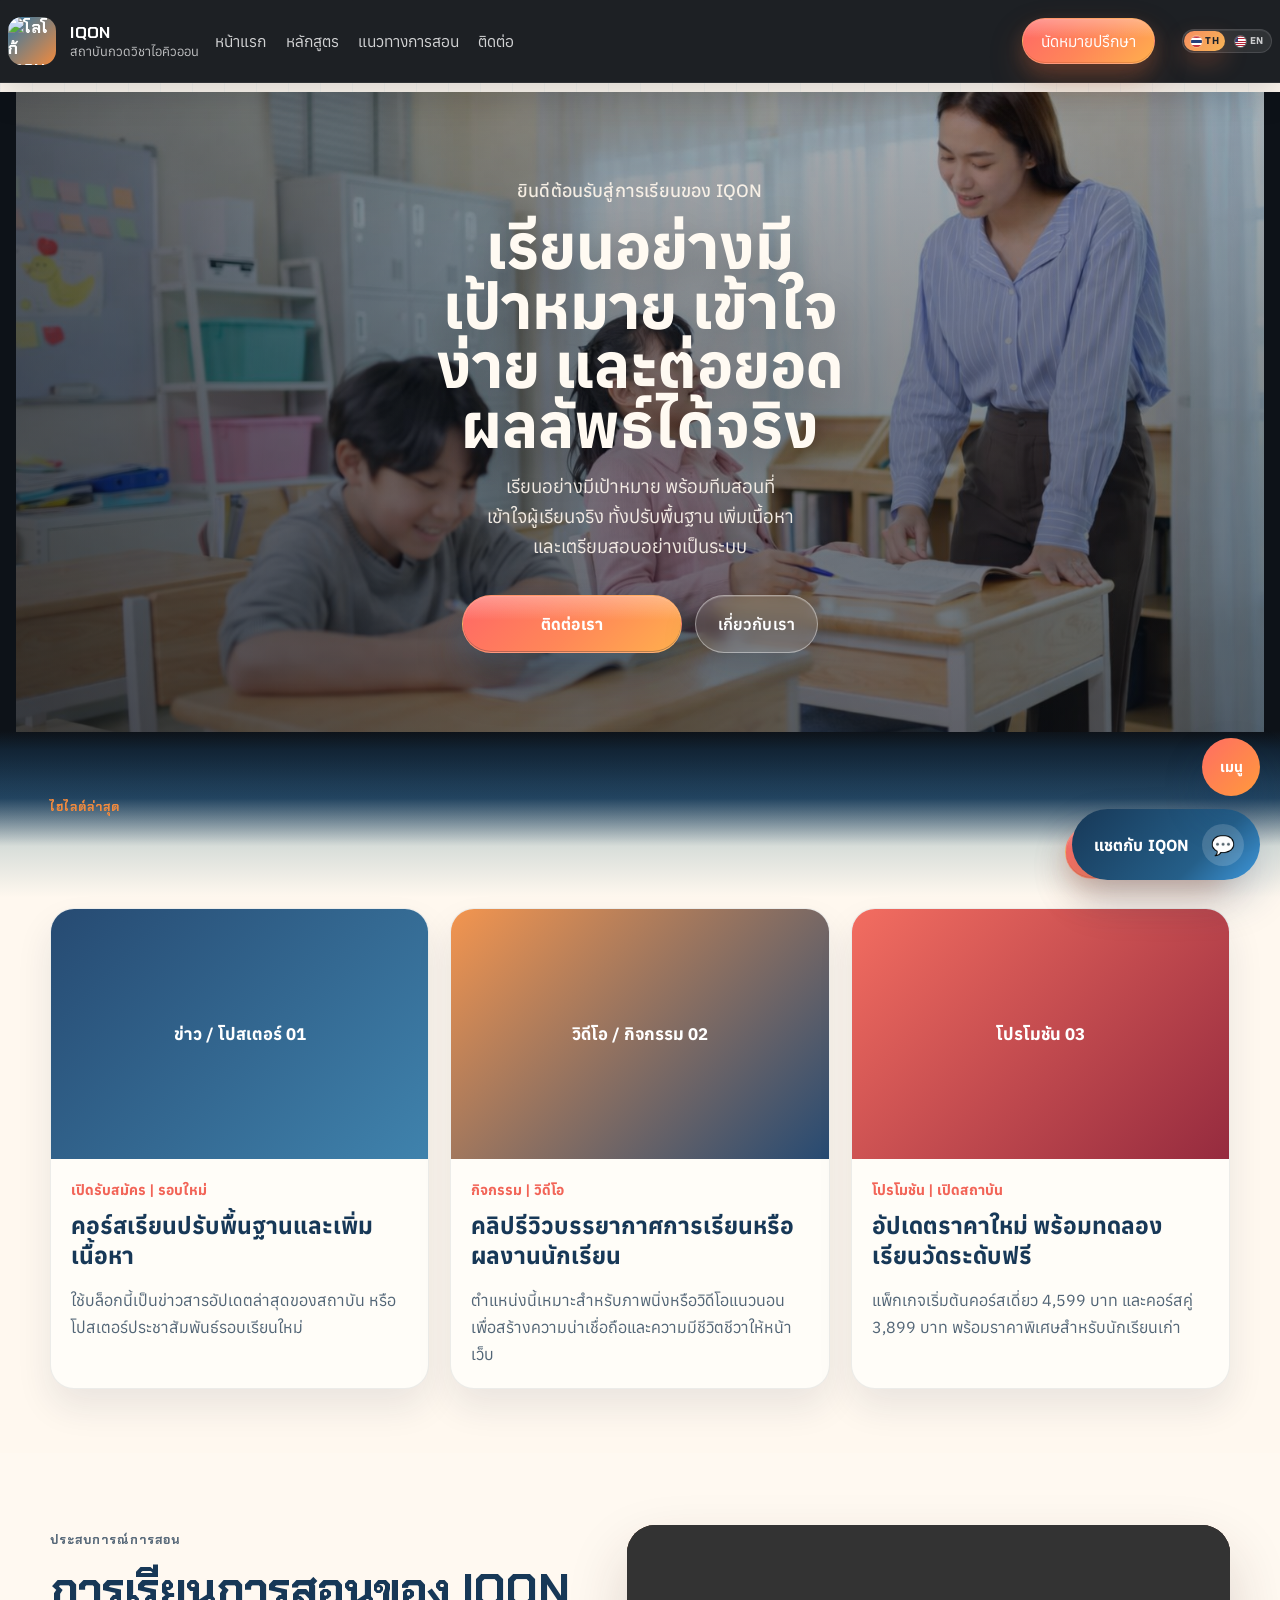
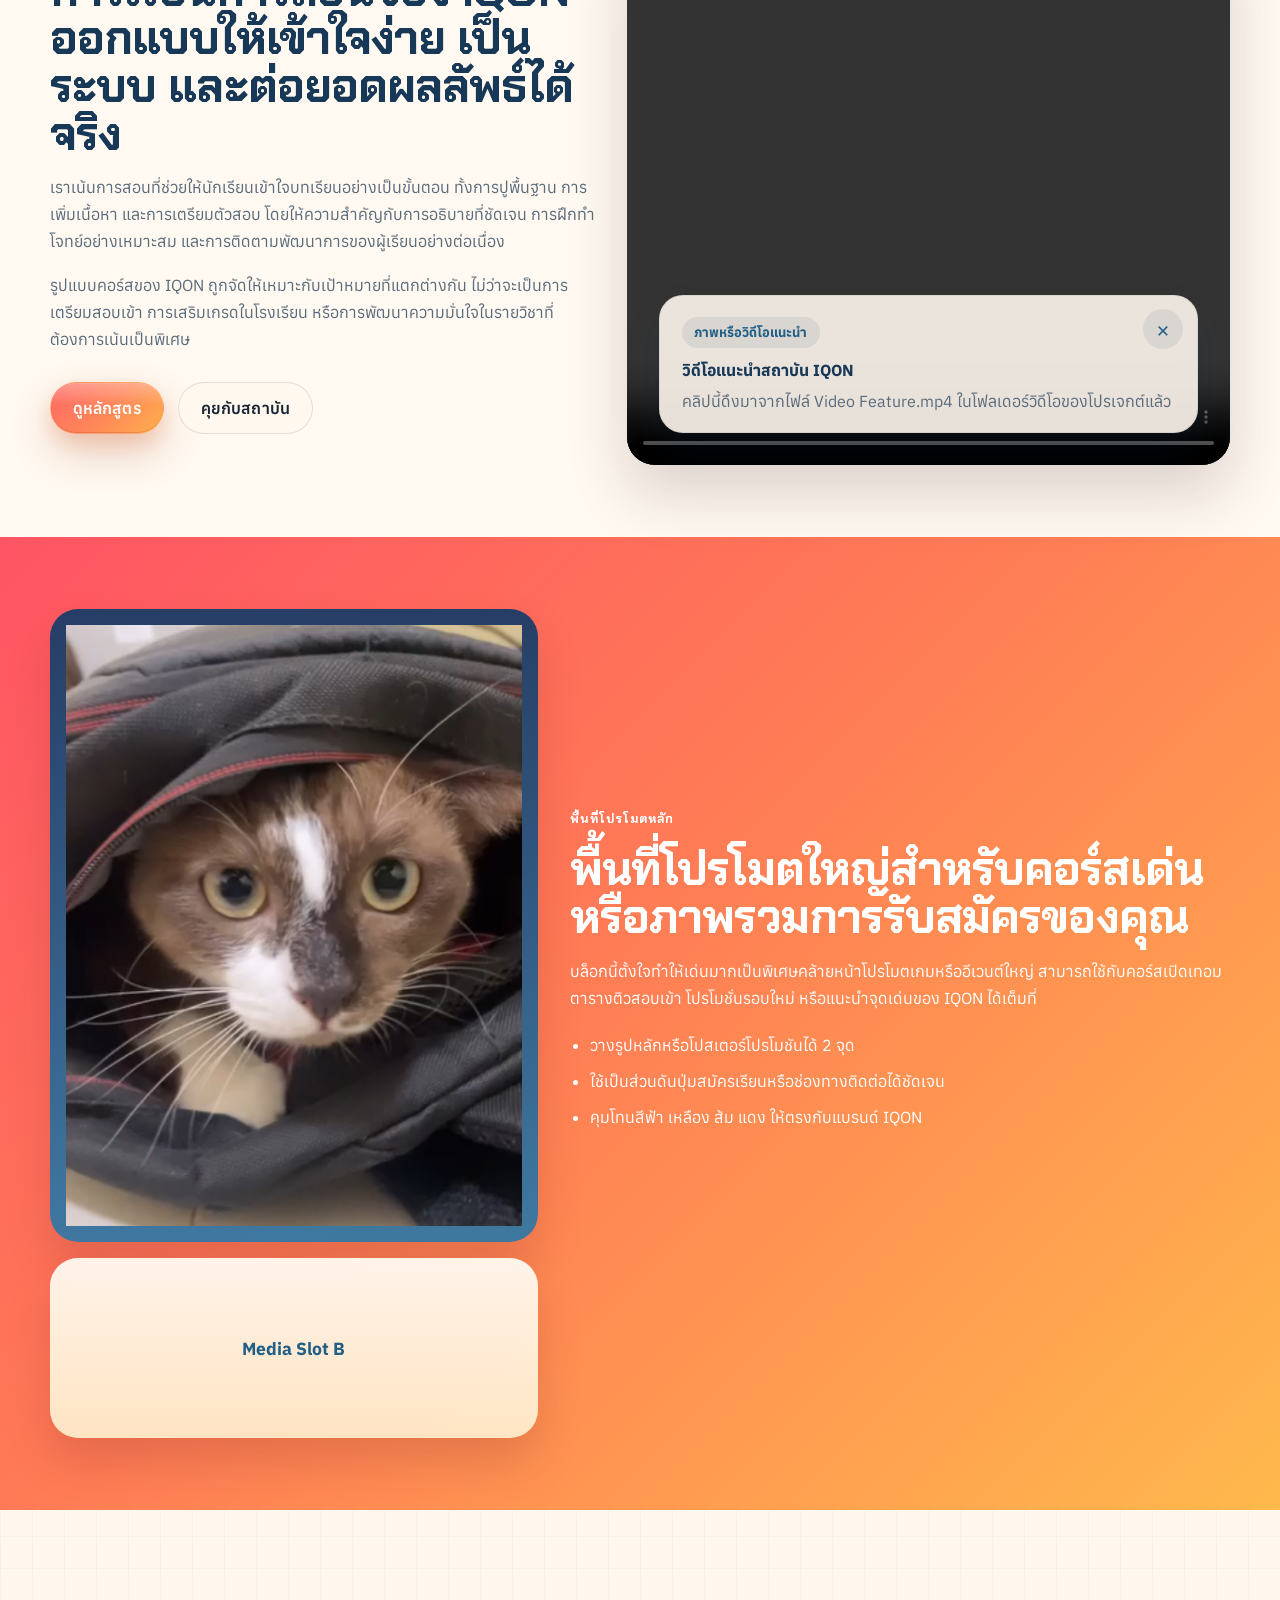
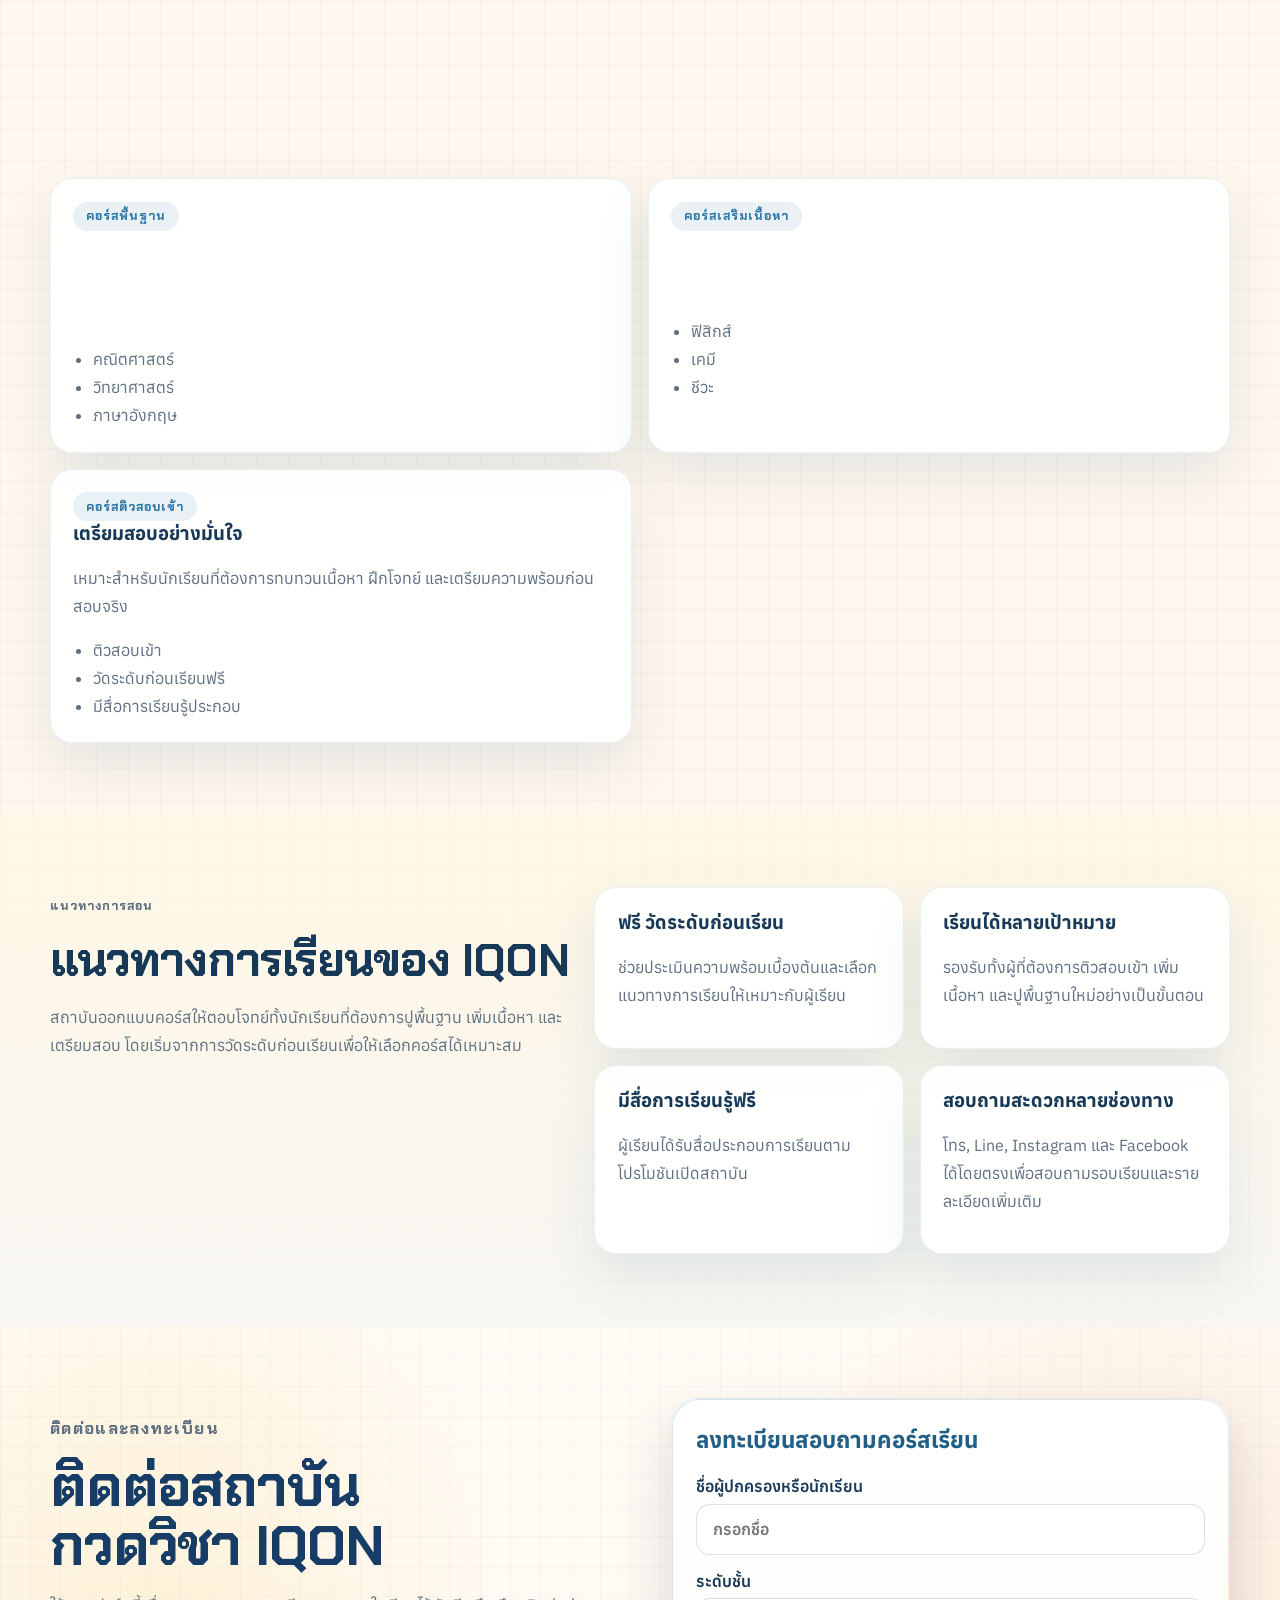
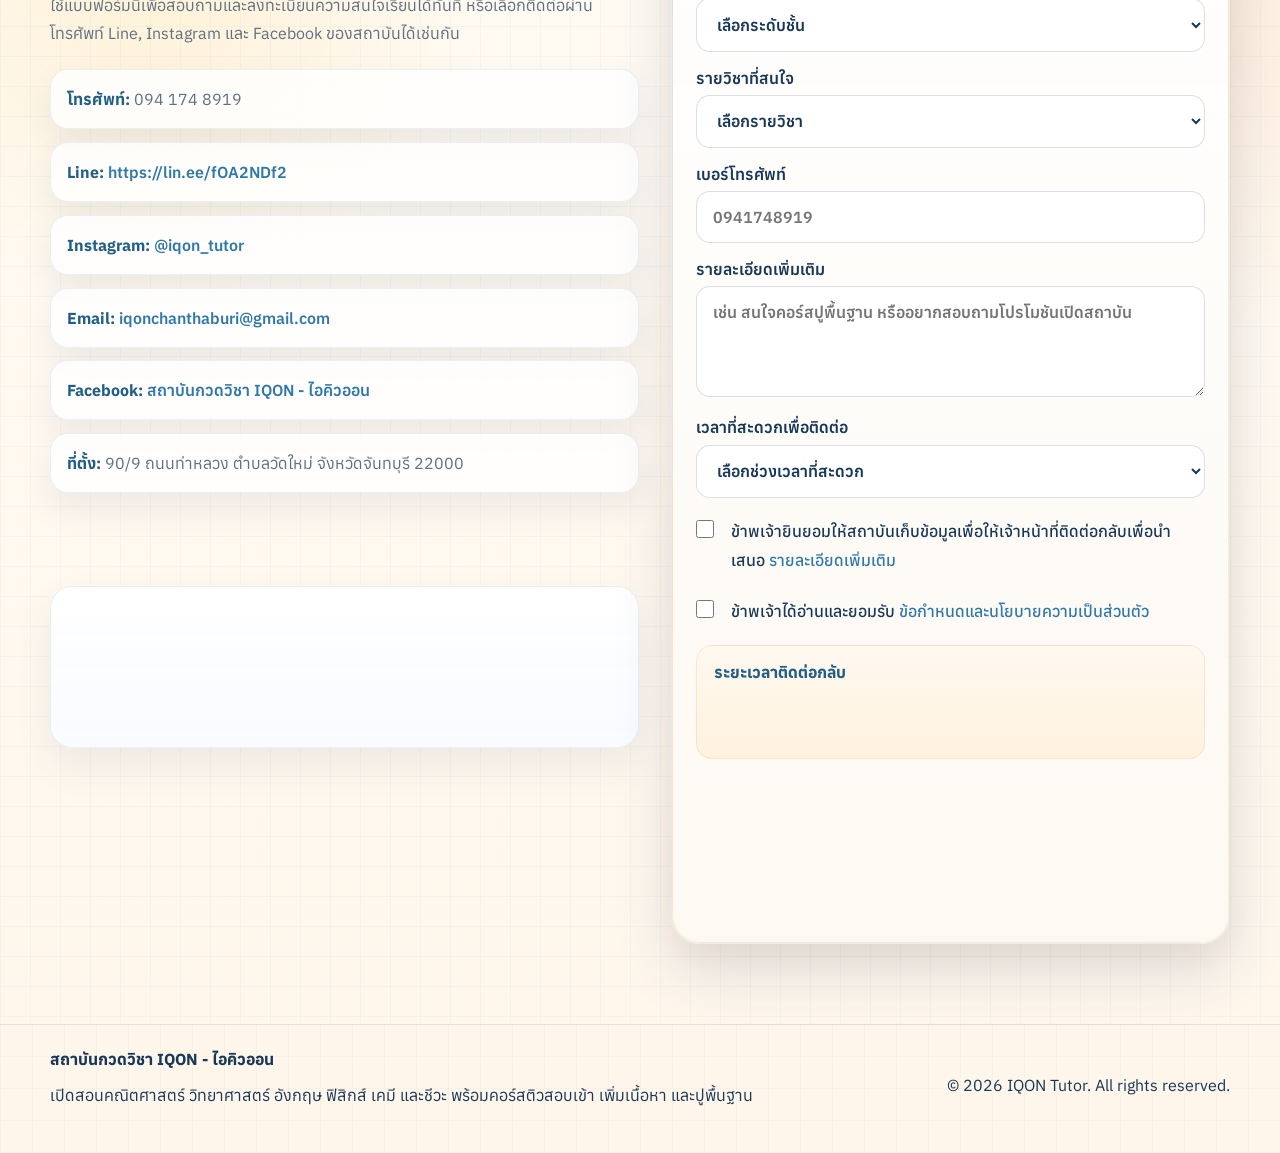
==== commit 6c736a6c: "Add files via upload" ====
--- a/index.html
+++ b/index.html
@@ -87,7 +87,7 @@
     <div class="container nav-bar">
       <a class="brand" href="#top" aria-label="สถาบันกวดวิชา IQON - ไอคิวออน">
         <span class="brand-mark">
-          <img src="icon.jpg" alt="โลโก้ IQON">
+          <img src="image/icon.jpg" alt="โลโก้ IQON">
         </span>
         <span class="brand-text">
           <strong>IQON</strong>
--- a/styles.css
+++ b/styles.css
@@ -2924,11 +2924,10 @@
 }
 
 .admin-brand-badge {
-  display: inline-grid;
-  grid-template-columns: repeat(4, auto);
-  align-items: end;
-  gap: 0.12rem;
-  padding: 0.9rem 1rem;
+  display: inline-flex;
+  align-items: center;
+  justify-content: center;
+  padding: 0.4rem;
   border-radius: 24px;
   background:
     linear-gradient(180deg, rgba(255, 255, 255, 0.98), rgba(252, 248, 240, 0.96));
@@ -2936,33 +2935,12 @@
   box-shadow: var(--shadow);
 }
 
-.admin-brand-badge span {
-  position: relative;
-  font-family: var(--font-display);
-  font-weight: 700;
-  font-size: clamp(1.7rem, 3vw, 2.35rem);
-  letter-spacing: 0.02em;
-  line-height: 1;
-}
-
-.admin-brand-i,
-.admin-brand-q,
-.admin-brand-o,
-.admin-brand-n {
-  color: var(--brand);
-}
-
-.admin-brand-i::before,
-.admin-brand-o::before {
-  content: "";
-  position: absolute;
-  left: 50%;
-  top: -0.55rem;
-  width: 0.72rem;
-  height: 0.72rem;
-  background: var(--accent);
-  transform: translateX(-50%);
-  clip-path: polygon(50% 0%, 100% 100%, 0% 100%);
+.admin-brand-badge img {
+  display: block;
+  width: clamp(112px, 13vw, 148px);
+  height: auto;
+  max-width: 100%;
+  border-radius: 18px;
 }
 
 .login-card {
@@ -3008,6 +2986,29 @@
 .login-card input:focus {
   outline: 3px solid rgba(47, 120, 167, 0.14);
   border-color: rgba(47, 120, 167, 0.35);
+}
+
+.remember-device-toggle {
+  display: inline-flex !important;
+  align-items: center;
+  gap: 0.65rem;
+  margin: -0.1rem 0 1rem;
+  font-size: 0.92rem;
+  font-weight: 600;
+  color: var(--brand-strong);
+  cursor: pointer;
+}
+
+.remember-device-toggle input {
+  width: 18px;
+  height: 18px;
+  margin: 0 !important;
+  accent-color: var(--brand);
+  flex: 0 0 18px;
+}
+
+.remember-device-toggle span {
+  line-height: 1.4;
 }
 
 .compact {
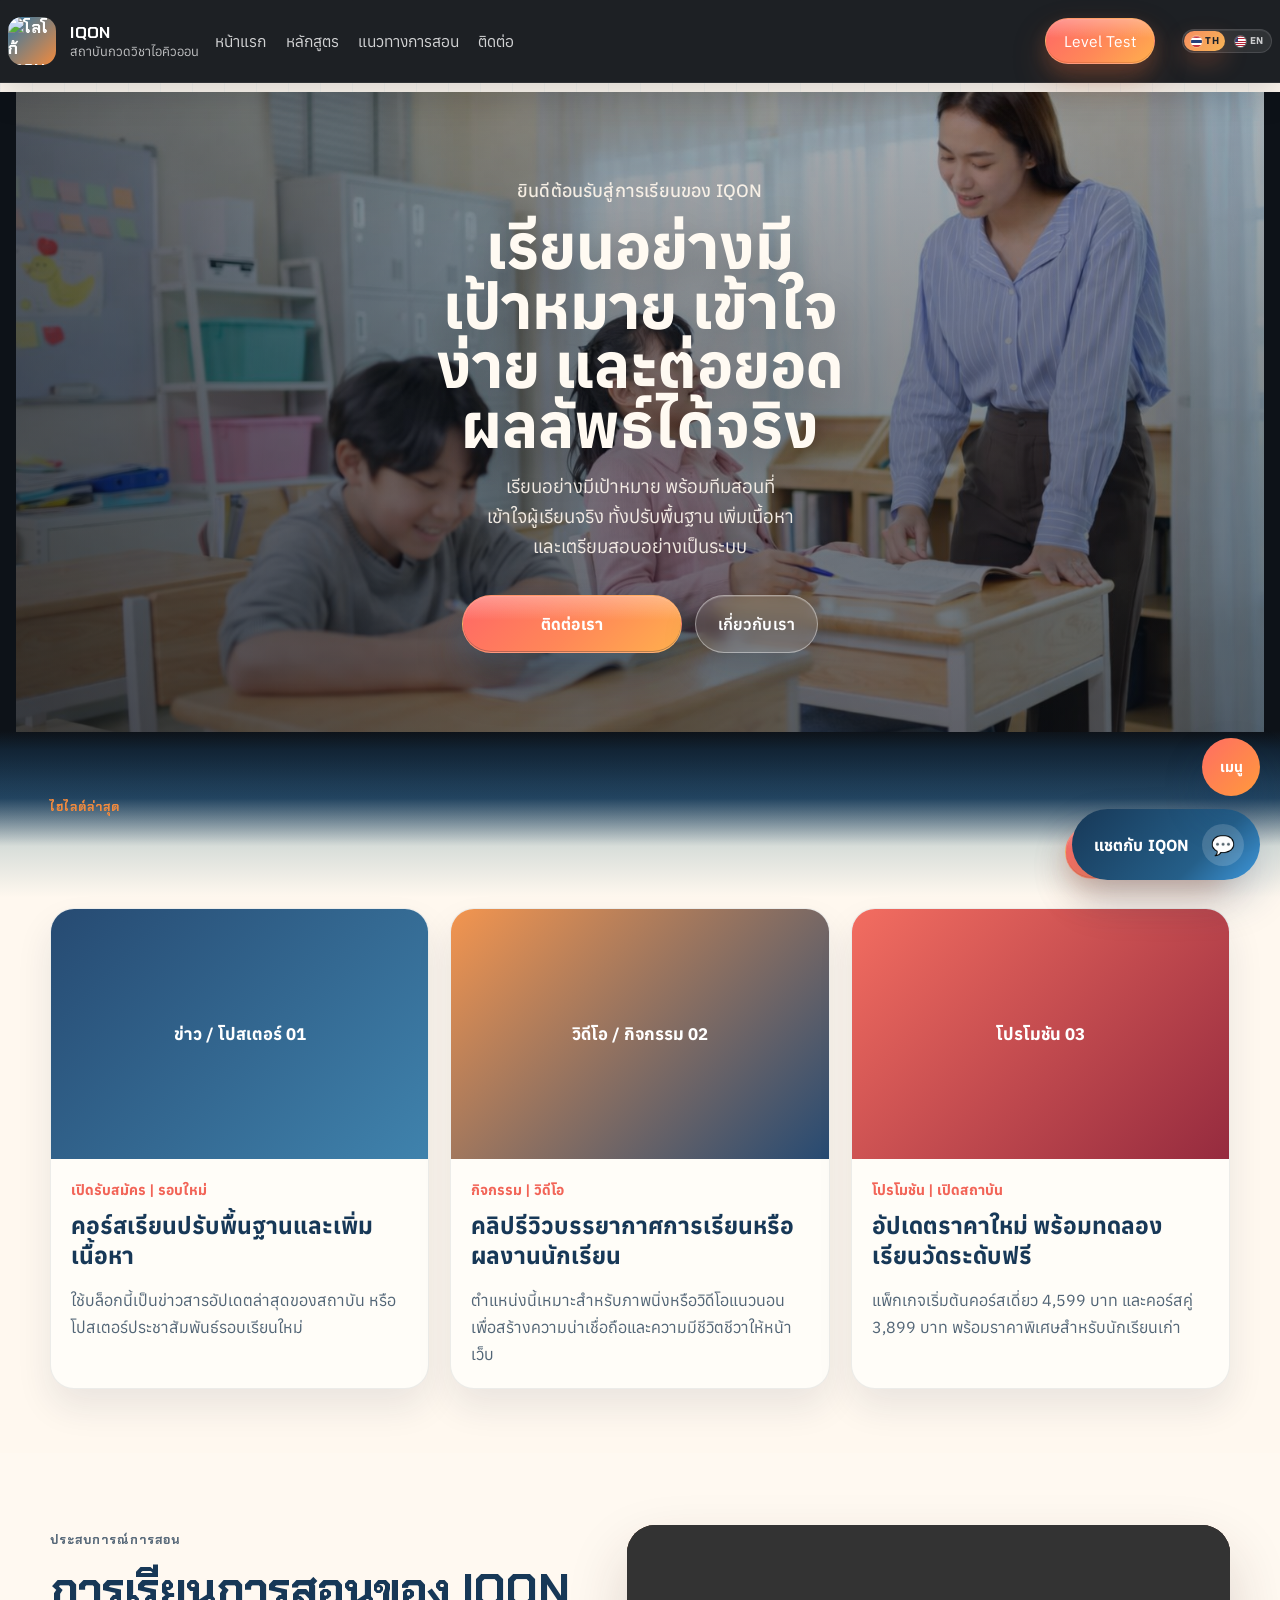
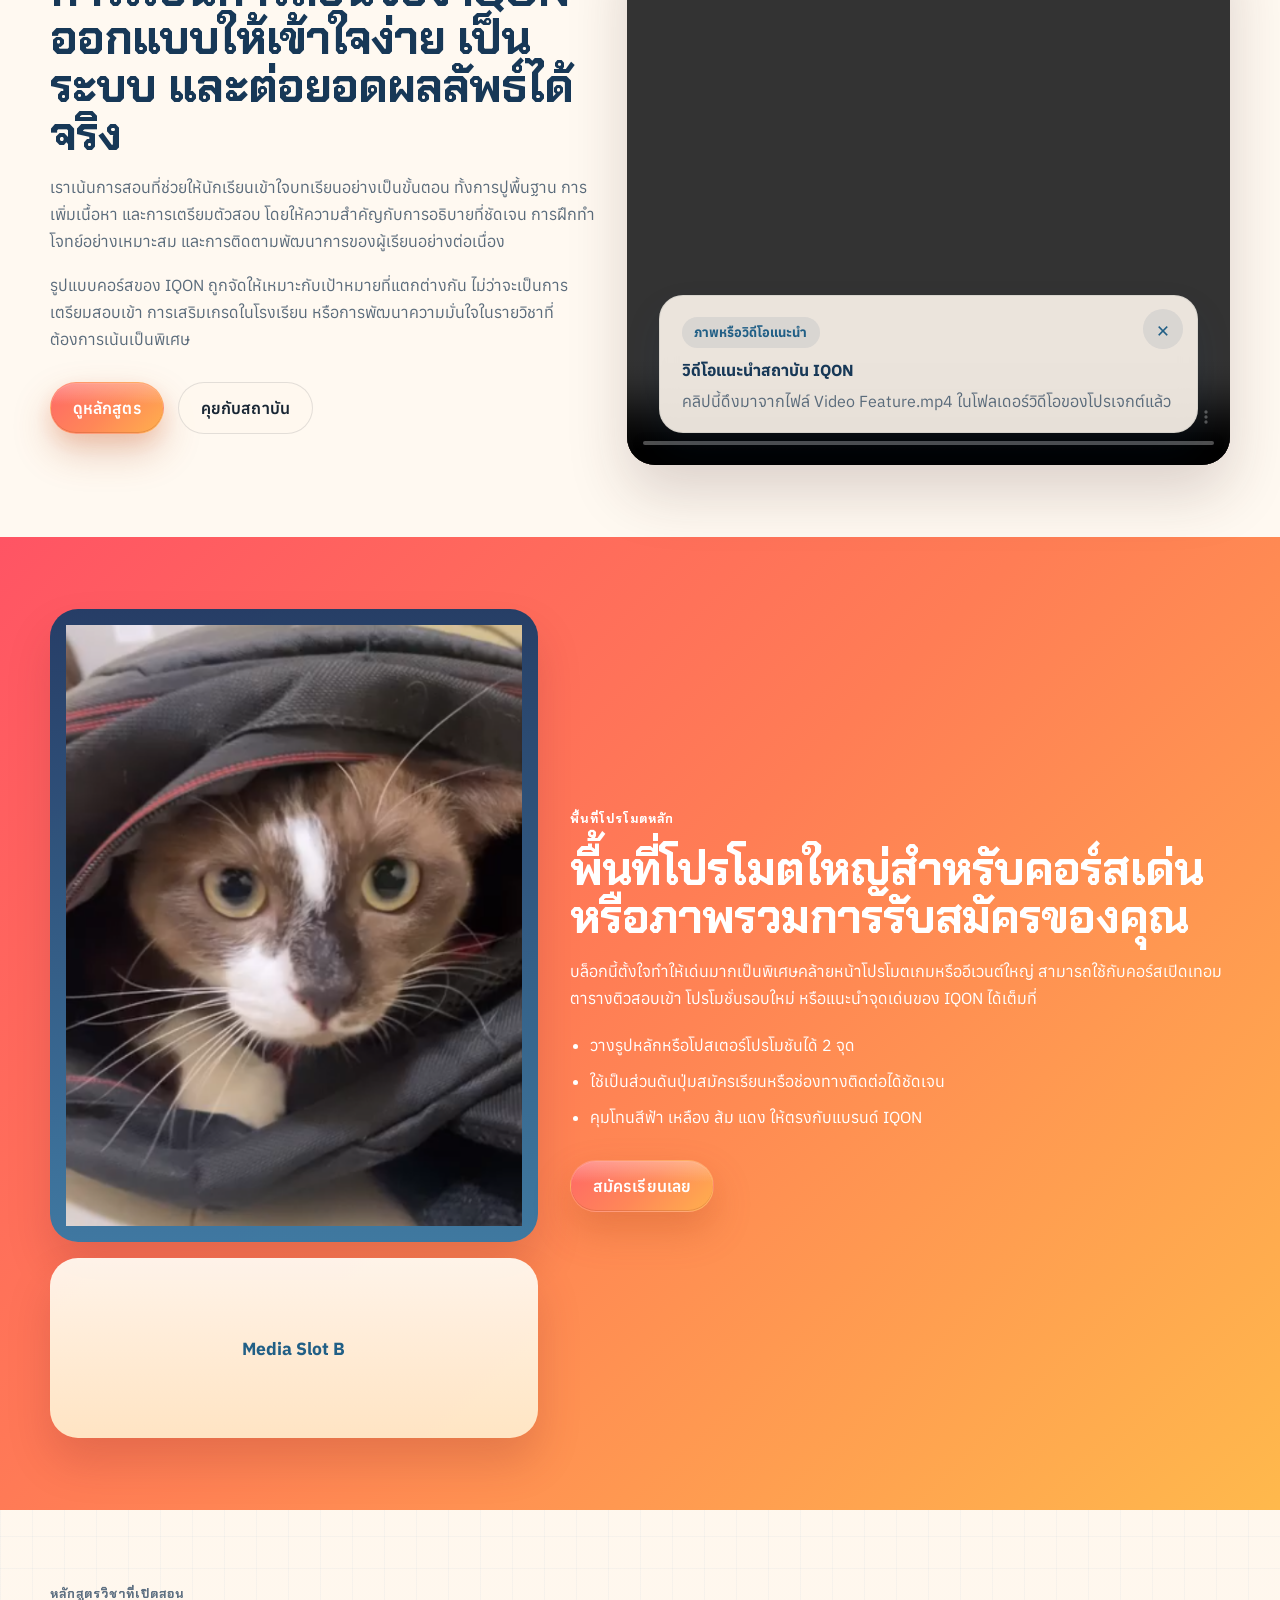
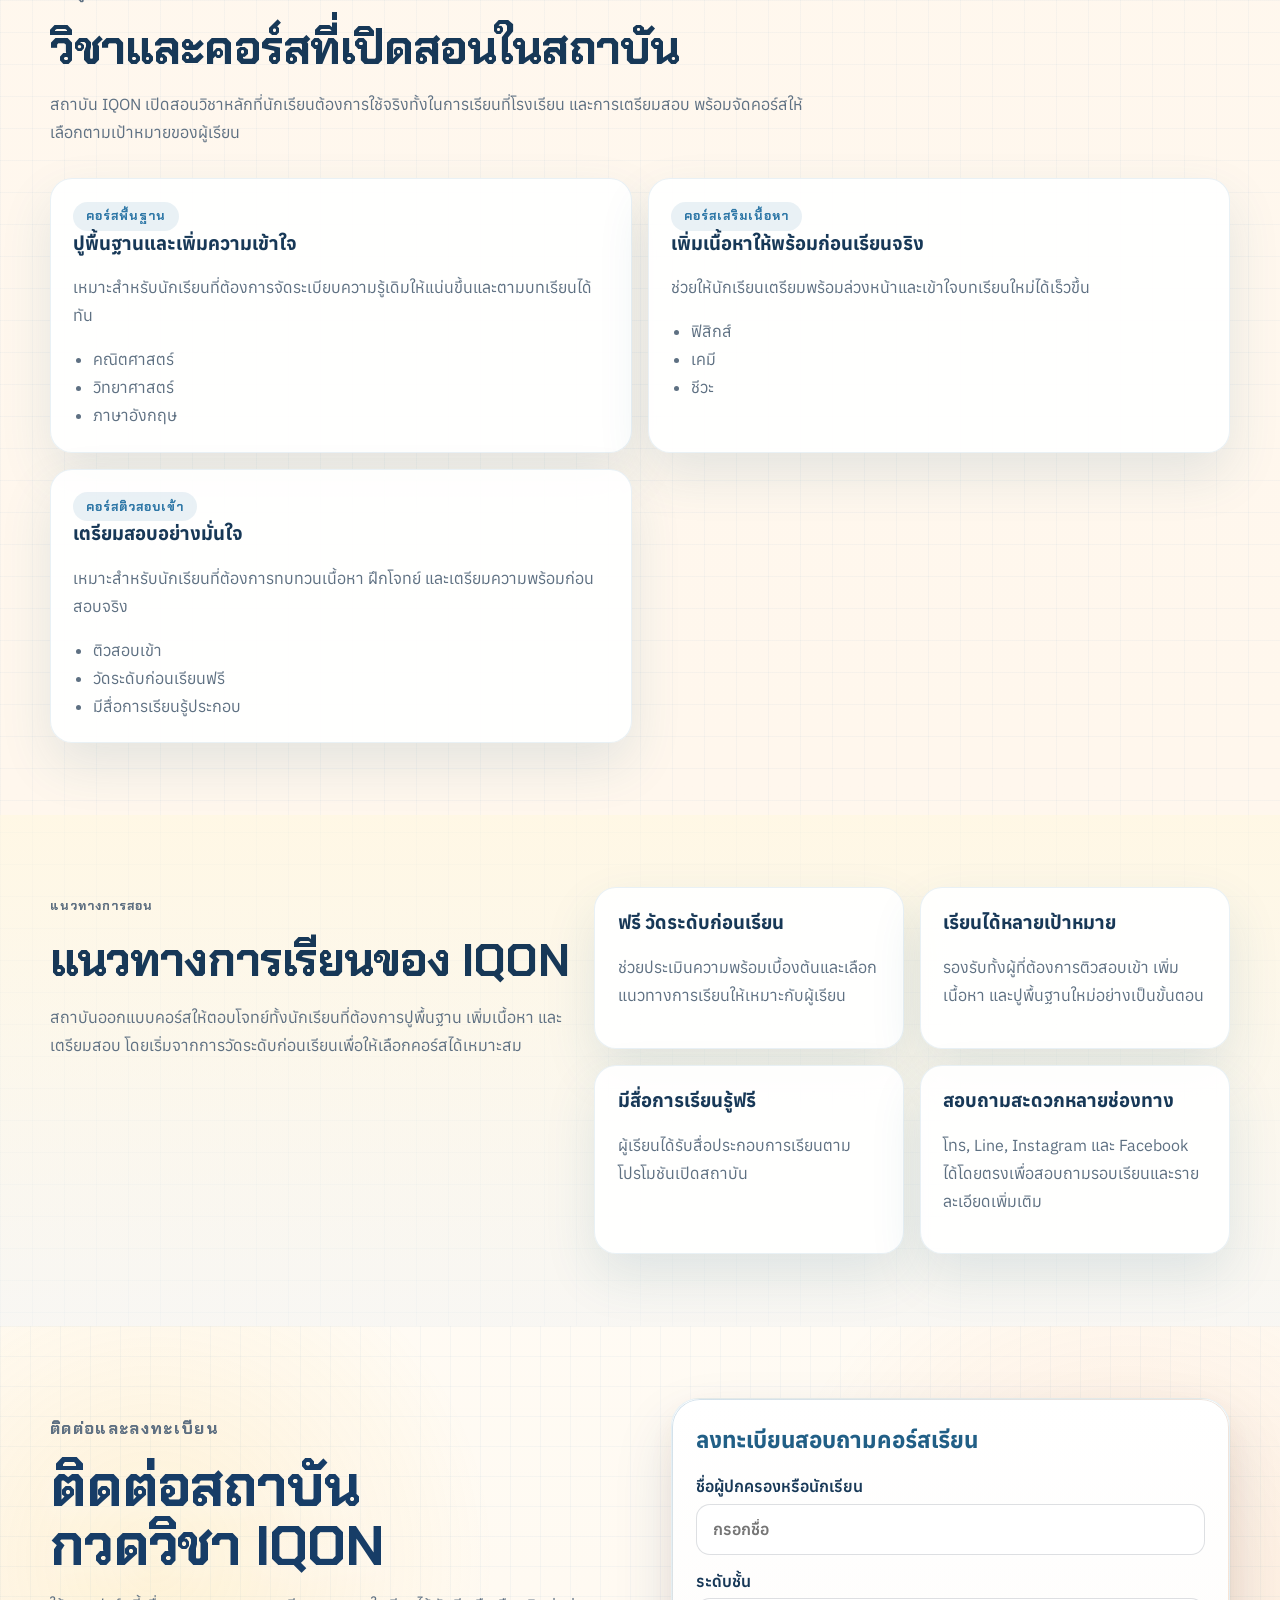
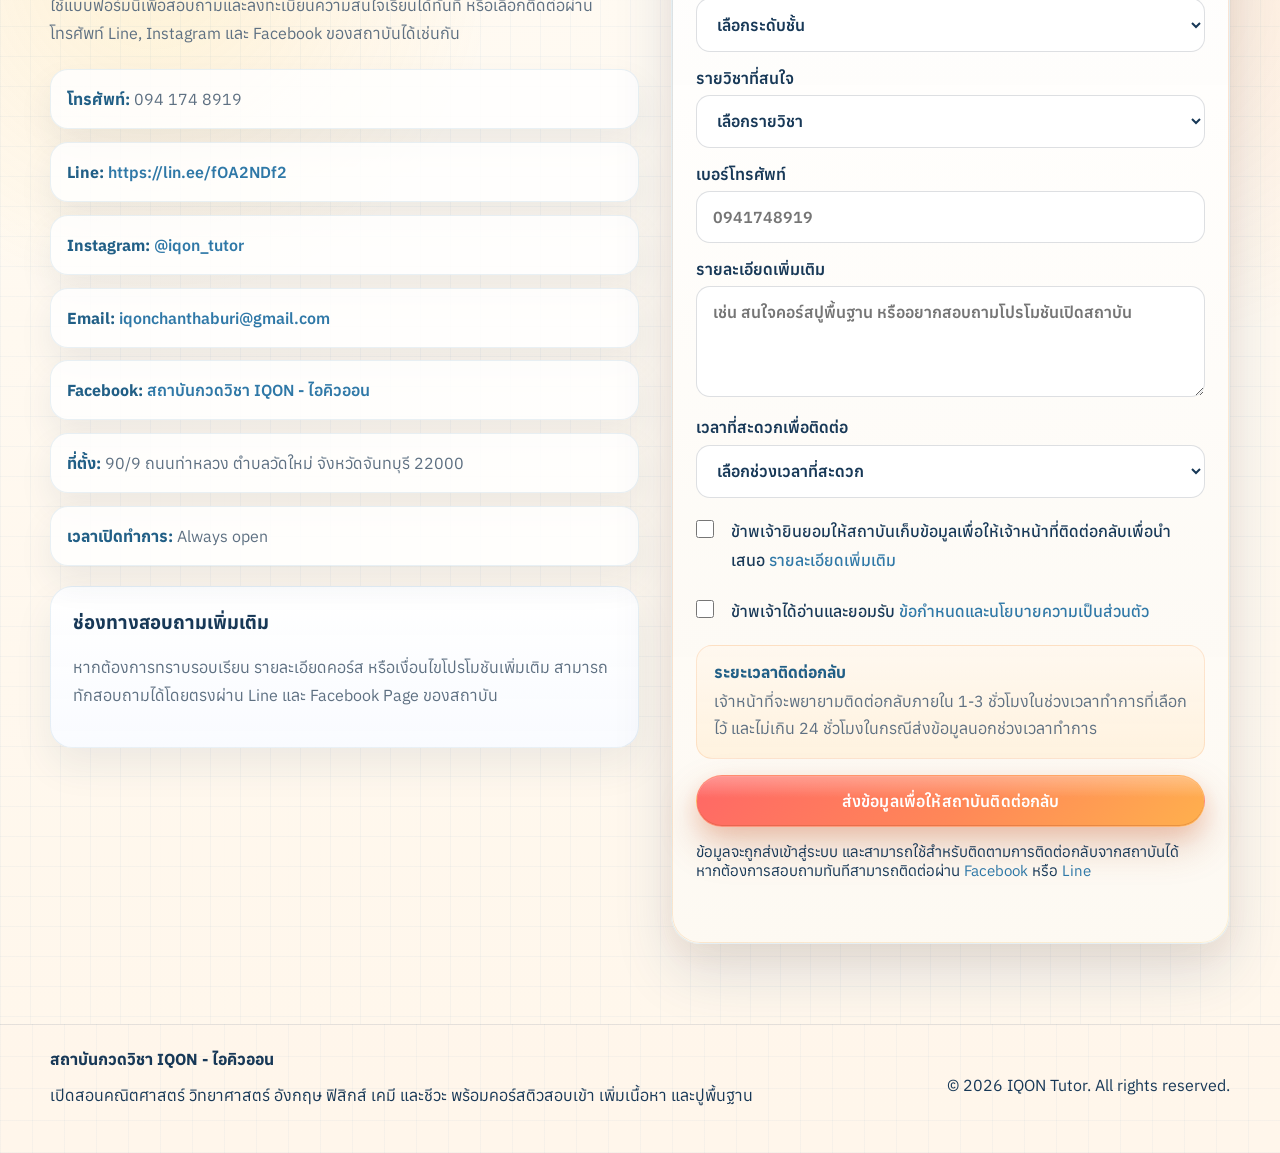
==== commit 98ef91ac: "Add files via upload" ====
--- a/index.html
+++ b/index.html
@@ -122,7 +122,7 @@
             <span class="lang-code">EN</span>
           </button>
         </div>
-        <a class="nav-cta" href="#contact" data-i18n="book_consultation">นัดหมายปรึกษา</a>
+        <a class="nav-cta" href="/level-test.html" data-i18n="book_consultation">Level Test</a>
       </nav>
     </div>
   </header>
--- a/styles.css
+++ b/styles.css
@@ -2278,53 +2278,58 @@
 .admin-chat-thread {
   display: flex;
   flex-direction: column;
-  gap: 0.7rem;
+  gap: 0.78rem;
   min-height: 380px;
   max-height: 430px;
   overflow-y: auto;
-  padding: 0.4rem 0.2rem;
+  padding: 0.2rem 0;
 }
 
 .admin-chat-message {
   width: fit-content;
-  max-width: min(62%, 420px);
-  padding: 0.72rem 0.9rem 0.68rem;
-  border-radius: 20px;
-  border: 1px solid rgba(255, 255, 255, 0.04);
-  background: rgba(64, 67, 73, 0.92);
-  box-shadow: 0 10px 20px rgba(0, 0, 0, 0.14);
-  color: #fff;
+  max-width: min(54%, 380px);
+  padding: 0.72rem 0.86rem 0.7rem;
+  border-radius: 16px;
+  border: 1px solid rgba(29, 58, 92, 0.08);
+  background: #f5f8fc;
+  box-shadow: 0 8px 20px rgba(28, 56, 91, 0.05);
+  color: var(--text);
 }
 
 .admin-chat-message-user {
   margin-right: auto;
-  border-radius: 20px 20px 20px 8px;
+  border-radius: 16px 16px 16px 6px;
+  background: #f3f6fa;
+  color: #1f3145;
 }
 
 .admin-chat-message-admin {
   margin-left: auto;
-  border-radius: 20px 20px 8px 20px;
-  background: linear-gradient(135deg, #7c3aed 0%, #4f46e5 100%);
-  border-color: rgba(130, 103, 255, 0.22);
+  border-radius: 16px 16px 6px 16px;
+  background: linear-gradient(135deg, #59a8ff 0%, #2f7bda 100%);
+  border-color: rgba(47, 120, 212, 0.2);
+  box-shadow: 0 12px 24px rgba(47, 120, 212, 0.18);
 }
 
 .admin-chat-message-assistant {
   margin-right: auto;
-  border-radius: 20px 20px 20px 8px;
-  background: linear-gradient(180deg, rgba(255, 247, 236, 0.99), rgba(255, 239, 223, 0.96));
+  border-radius: 16px 16px 16px 6px;
+  background: linear-gradient(180deg, rgba(255, 248, 241, 0.99), rgba(255, 243, 232, 0.98));
   border-color: rgba(242, 138, 61, 0.16);
   color: #203040;
 }
 
-.admin-chat-message-user,
-.admin-chat-message-user .admin-chat-message-meta,
-.admin-chat-message-user .admin-chat-message-body,
 .admin-chat-message-admin,
 .admin-chat-message-admin .admin-chat-message-meta,
 .admin-chat-message-admin .admin-chat-message-body {
   color: #fff;
 }
 
+.admin-chat-message-user .admin-chat-message-meta,
+.admin-chat-message-user .admin-chat-message-body {
+  color: #1f3145;
+}
+
 .admin-chat-message-assistant .admin-chat-message-meta,
 .admin-chat-message-assistant .admin-chat-message-body {
   color: #203040;
@@ -2333,17 +2338,19 @@
 .admin-chat-message-meta {
   display: flex;
   align-items: center;
-  gap: 0.45rem;
-  margin-bottom: 0.3rem;
-  color: rgba(255, 255, 255, 0.72);
-  font-size: 0.72rem;
-  font-weight: 600;
+  gap: 0.4rem;
+  margin-bottom: 0.34rem;
+  color: #7d8fa1;
+  font-size: 0.66rem;
+  font-weight: 700;
+  letter-spacing: 0.01em;
+  text-transform: none;
 }
 
 .admin-chat-message-body {
   margin: 0;
-  line-height: 1.55;
-  font-size: 0.95rem;
+  line-height: 1.58;
+  font-size: 0.9rem;
   white-space: pre-wrap;
   word-break: break-word;
 }
@@ -2408,13 +2415,13 @@
 }
 
 .admin-chat-layout-instagram {
-  grid-template-columns: minmax(300px, 360px) minmax(0, 1fr) minmax(270px, 320px);
+  grid-template-columns: minmax(290px, 330px) minmax(0, 1fr);
   gap: 0;
   overflow: hidden;
-  border-radius: 26px;
-  border: 1px solid rgba(255, 255, 255, 0.08);
-  background: #1f2024;
-  box-shadow: 0 24px 56px rgba(5, 10, 18, 0.28);
+  border-radius: 24px;
+  border: 1px solid rgba(25, 52, 84, 0.12);
+  background: linear-gradient(180deg, rgba(255, 255, 255, 0.985), rgba(247, 250, 254, 0.98));
+  box-shadow: 0 22px 52px rgba(24, 48, 79, 0.1);
 }
 
 .admin-chat-layout-instagram .table-card {
@@ -2427,10 +2434,10 @@
   display: grid;
   grid-template-rows: auto auto auto minmax(0, 1fr);
   gap: 0.9rem;
-  padding: 1rem;
-  border-right: 1px solid rgba(255, 255, 255, 0.08);
-  background: #242526;
-  color: #fff;
+  padding: 1rem 0.95rem;
+  border-right: 1px solid rgba(28, 56, 91, 0.08);
+  background: linear-gradient(180deg, #fcfdff 0%, #f7f9fc 100%);
+  color: var(--text);
 }
 
 .admin-chat-sidebar-head {
@@ -2449,21 +2456,21 @@
 .admin-chat-sidebar-meta,
 .admin-chat-sidebar-meta small,
 .admin-chat-main-head-instagram .helper-text {
-  color: rgba(255, 255, 255, 0.62);
+  color: #6d8197;
 }
 
 .admin-compose-button {
   width: 40px;
   height: 40px;
-  border: 0;
+  border: 1px solid rgba(36, 78, 122, 0.12);
   border-radius: 999px;
-  background: rgba(255, 255, 255, 0.12);
-  color: #fff;
+  background: rgba(255, 255, 255, 0.96);
+  color: var(--brand-strong);
   font: inherit;
   font-size: 1.05rem;
   font-weight: 700;
   cursor: pointer;
-  box-shadow: none;
+  box-shadow: 0 10px 22px rgba(27, 55, 88, 0.08);
 }
 
 .admin-chat-search-shell {
@@ -2472,17 +2479,18 @@
 
 .admin-chat-search {
   width: 100%;
-  min-height: 44px;
-  padding: 0.8rem 0.95rem;
+  min-height: 46px;
+  padding: 0.82rem 0.98rem;
   border-radius: 999px;
-  border: 1px solid rgba(255, 255, 255, 0.06);
-  background: rgba(255, 255, 255, 0.1);
-  color: #fff;
+  border: 1px solid rgba(36, 78, 122, 0.12);
+  background: rgba(255, 255, 255, 0.98);
+  color: var(--text);
   font: inherit;
+  box-shadow: inset 0 1px 0 rgba(255, 255, 255, 0.8);
 }
 
 .admin-chat-search::placeholder {
-  color: rgba(255, 255, 255, 0.45);
+  color: #8a99a8;
 }
 
 .admin-chat-sidebar-meta {
@@ -2496,20 +2504,21 @@
 .admin-chat-conversations-instagram {
   min-height: 0;
   max-height: none;
-  padding-right: 0.25rem;
+  padding-right: 0.2rem;
 }
 
 .admin-chat-conversation {
-  padding: 0.82rem 0.88rem;
-  border-radius: 14px;
-  border-color: transparent;
-  background: transparent;
+  padding: 0.8rem 0.86rem;
+  border-radius: 16px;
+  border: 1px solid rgba(30, 66, 104, 0.06);
+  background: rgba(255, 255, 255, 0.95);
+  box-shadow: 0 6px 16px rgba(27, 55, 88, 0.04);
 }
 
 .admin-chat-conversation.is-active {
-  background: rgba(55, 77, 100, 0.86);
-  border-color: rgba(255, 255, 255, 0.08);
-  box-shadow: none;
+  background: linear-gradient(180deg, #edf5ff 0%, #f8fbff 100%);
+  border-color: rgba(65, 133, 210, 0.16);
+  box-shadow: 0 12px 24px rgba(36, 86, 145, 0.08);
 }
 
 .admin-chat-conversation-media {
@@ -2532,7 +2541,7 @@
   color: #fff;
   font-weight: 800;
   letter-spacing: 0.04em;
-  box-shadow: none;
+  box-shadow: 0 10px 18px rgba(46, 107, 164, 0.16);
 }
 
 .admin-chat-conversation-avatar {
@@ -2542,13 +2551,14 @@
 }
 
 .admin-chat-conversation-title {
-  color: #fff;
+  color: #18314a;
+  font-size: 0.92rem;
 }
 
 .admin-chat-conversation-meta,
 .admin-chat-conversation-preview {
-  color: rgba(255, 255, 255, 0.68);
-  font-size: 0.8rem;
+  color: #73879b;
+  font-size: 0.76rem;
 }
 
 .admin-chat-conversation-preview {
@@ -2562,16 +2572,16 @@
   display: grid;
   grid-template-rows: auto minmax(0, 1fr) auto auto;
   gap: 0;
-  min-height: 720px;
+  min-height: 680px;
   padding: 0;
-  background: #1f2024;
+  background: linear-gradient(180deg, #ffffff 0%, #f8fbff 100%);
 }
 
 .admin-chat-main-head-instagram {
-  padding: 1rem 1.15rem;
-  border-bottom: 1px solid rgba(255, 255, 255, 0.08);
-  color: #fff;
-  background: #242526;
+  padding: 0.95rem 1.1rem;
+  border-bottom: 1px solid rgba(28, 56, 91, 0.08);
+  color: var(--text);
+  background: rgba(255, 255, 255, 0.995);
 }
 
 .admin-chat-main-user {
@@ -2582,68 +2592,70 @@
 }
 
 .admin-chat-main-avatar {
-  width: 44px;
-  height: 44px;
-  font-size: 0.9rem;
-  flex: 0 0 44px;
+  width: 42px;
+  height: 42px;
+  font-size: 0.84rem;
+  flex: 0 0 42px;
 }
 
 .admin-chat-main-user h3 {
   white-space: nowrap;
   overflow: hidden;
   text-overflow: ellipsis;
+  font-size: 1rem;
 }
 
 .admin-chat-thread-instagram {
   min-height: 0;
   max-height: none;
   height: 100%;
-  padding: 1.05rem 1.15rem;
-  background: #1f2024;
+  padding: 1.05rem 1.1rem;
+  background: linear-gradient(180deg, #ffffff 0%, #fbfcfe 100%);
 }
 
 .admin-chat-reply-instagram {
   align-items: center;
-  gap: 0.6rem;
-  padding: 0.9rem 1.15rem 0;
-  border-top: 1px solid rgba(255, 255, 255, 0.06);
-  background: #242526;
+  gap: 0.7rem;
+  padding: 0.88rem 1.1rem 0;
+  border-top: 1px solid rgba(28, 56, 91, 0.08);
+  background: rgba(255, 255, 255, 0.98);
 }
 
 .admin-chat-reply-instagram input {
-  min-height: 44px;
-  border-color: rgba(255, 255, 255, 0.08);
+  min-height: 46px;
+  border-color: rgba(36, 78, 122, 0.12);
   border-radius: 999px;
-  background: rgba(255, 255, 255, 0.08);
-  color: #fff;
+  background: #fff;
+  color: var(--text);
+  box-shadow: inset 0 1px 0 rgba(255, 255, 255, 0.82);
 }
 
 .admin-chat-reply-instagram input::placeholder {
-  color: rgba(255, 255, 255, 0.42);
+  color: #8a99a8;
 }
 
 .admin-chat-reply-instagram .button-primary {
-  min-width: 92px;
-  min-height: 44px;
-  padding: 0.75rem 1rem;
+  min-width: 96px;
+  min-height: 46px;
+  padding: 0.78rem 1.05rem;
   border-radius: 999px;
-  background: linear-gradient(135deg, #7c3aed 0%, #4f46e5 100%);
-  box-shadow: none;
+  background: linear-gradient(135deg, #57a1ff 0%, #2f78d4 100%);
+  box-shadow: 0 12px 24px rgba(47, 120, 212, 0.2);
 }
 
 .admin-chat-main-instagram .form-status {
-  margin: 0 1.15rem 0.95rem;
-  color: rgba(255, 255, 255, 0.72);
+  margin: 0 1.1rem 0.88rem;
+  color: #698198;
 }
 
 .admin-chat-sidepanel {
-  display: grid;
+  display: none;
   align-content: start;
   gap: 1rem;
-  padding: 1.1rem 1rem;
-  border-left: 1px solid rgba(255, 255, 255, 0.08);
-  background: #242526;
-  color: #fff;
+  padding: 1.15rem 1rem;
+  border-left: 1px solid rgba(28, 56, 91, 0.08);
+  background: linear-gradient(180deg, #fbfdff 0%, #f5f8fc 100%);
+  color: var(--text);
 }
 
 .admin-chat-sidepanel-profile {
@@ -2673,7 +2685,7 @@
 
 .admin-chat-sidepanel-profile p,
 .admin-chat-sidepanel-list dt {
-  color: rgba(255, 255, 255, 0.62);
+  color: #7f91a3;
 }
 
 .admin-chat-sidepanel-profile p {
@@ -2686,7 +2698,7 @@
   display: grid;
   gap: 0.7rem;
   padding-top: 0.95rem;
-  border-top: 1px solid rgba(255, 255, 255, 0.08);
+  border-top: 1px solid rgba(28, 56, 91, 0.08);
 }
 
 .admin-chat-sidepanel-list {
@@ -2720,8 +2732,9 @@
 .admin-chat-sidepanel-preview {
   border-radius: 16px;
   padding: 0.8rem 0.9rem;
-  background: rgba(255, 255, 255, 0.06);
-  color: rgba(255, 255, 255, 0.9);
+  background: rgba(255, 255, 255, 0.96);
+  color: var(--text);
+  border: 1px solid rgba(36, 78, 122, 0.08);
   white-space: pre-wrap;
   word-break: break-word;
 }
@@ -3869,6 +3882,219 @@
   min-width: 0;
 }
 
+.level-test-page {
+  background:
+    linear-gradient(rgba(47, 120, 167, 0.04) 1px, transparent 1px),
+    linear-gradient(90deg, rgba(47, 120, 167, 0.04) 1px, transparent 1px),
+    linear-gradient(180deg, #fff9f1 0%, #eef5fc 100%);
+  background-size: 32px 32px, 32px 32px, auto;
+}
+
+.level-test-hero {
+  padding: 4rem 0 2.6rem;
+}
+
+.level-test-hero-grid {
+  display: grid;
+  grid-template-columns: minmax(0, 1.08fr) minmax(300px, 0.92fr);
+  gap: 1.5rem;
+  align-items: stretch;
+}
+
+.level-test-hero-copy,
+.level-test-summary-card,
+.level-test-card,
+.level-quiz-card,
+.level-test-cta-box {
+  background: rgba(255, 255, 255, 0.95);
+  border: 1px solid rgba(47, 120, 167, 0.1);
+  box-shadow: var(--shadow);
+}
+
+.level-test-hero-copy,
+.level-test-summary-card,
+.level-test-cta-box {
+  border-radius: 28px;
+  padding: 1.7rem;
+}
+
+.level-test-hero-copy h1,
+.level-test-summary-card h2,
+.level-quiz-head h2,
+.level-test-cta-box h2,
+.level-test-card h3 {
+  margin: 0;
+  font-family: var(--font-display);
+  letter-spacing: -0.02em;
+}
+
+.level-test-hero-copy h1 {
+  font-size: clamp(2.4rem, 4.8vw, 4.5rem);
+  line-height: 1.04;
+  max-width: 11ch;
+}
+
+.level-test-hero-text,
+.level-test-summary-card p,
+.level-test-card p,
+.level-quiz-question legend,
+.level-quiz-question label,
+.level-test-cta-box p,
+.level-quiz-result {
+  color: var(--muted);
+  line-height: 1.7;
+}
+
+.level-test-hero-actions,
+.level-quiz-actions,
+.level-test-cta-actions {
+  display: flex;
+  flex-wrap: wrap;
+  gap: 0.8rem;
+}
+
+.level-test-hero-actions {
+  margin-top: 1.5rem;
+}
+
+.level-test-summary-tag,
+.level-test-card-badge,
+.level-quiz-chip {
+  display: inline-flex;
+  align-items: center;
+  justify-content: center;
+  width: fit-content;
+  min-height: 36px;
+  padding: 0.45rem 0.8rem;
+  border-radius: 999px;
+  background: rgba(47, 120, 167, 0.08);
+  color: var(--brand-strong);
+  font-size: 0.8rem;
+  font-weight: 700;
+}
+
+.level-test-summary-card {
+  display: grid;
+  gap: 0.95rem;
+  align-content: start;
+}
+
+.level-test-summary-list {
+  display: grid;
+  gap: 0.7rem;
+  margin: 0;
+  padding-left: 1.1rem;
+  color: var(--text);
+}
+
+.level-test-directory {
+  padding-top: 0;
+}
+
+.level-test-card-grid {
+  display: grid;
+  grid-template-columns: repeat(3, minmax(0, 1fr));
+  gap: 1.15rem;
+}
+
+.level-test-card {
+  display: grid;
+  gap: 0.9rem;
+  padding: 1.35rem;
+  border-radius: 24px;
+}
+
+.level-test-card h3 {
+  font-size: 1.4rem;
+}
+
+.level-test-card .button {
+  width: fit-content;
+}
+
+.level-quiz-section-wrap {
+  padding-top: 0.2rem;
+}
+
+.level-quiz-stack {
+  display: grid;
+  gap: 1.2rem;
+}
+
+.level-quiz-card {
+  border-radius: 28px;
+  padding: 1.45rem;
+}
+
+.level-quiz-head {
+  display: flex;
+  align-items: start;
+  justify-content: space-between;
+  gap: 1rem;
+  margin-bottom: 1rem;
+}
+
+.level-quiz-form {
+  display: grid;
+  gap: 0.95rem;
+}
+
+.level-quiz-question {
+  display: grid;
+  gap: 0.7rem;
+  margin: 0;
+  padding: 1rem 1.05rem;
+  border-radius: 20px;
+  border: 1px solid rgba(47, 120, 167, 0.1);
+  background: rgba(242, 247, 252, 0.72);
+}
+
+.level-quiz-question legend {
+  padding: 0;
+  margin-bottom: 0.3rem;
+  color: var(--text);
+  font-weight: 700;
+}
+
+.level-quiz-question label {
+  display: flex;
+  align-items: center;
+  gap: 0.65rem;
+  margin: 0;
+  font-weight: 500;
+  color: var(--text);
+}
+
+.level-quiz-question input[type="radio"] {
+  margin: 0;
+  accent-color: var(--brand);
+}
+
+.level-quiz-result {
+  min-height: 1.6rem;
+  margin: 0;
+  font-weight: 600;
+}
+
+.level-quiz-result.is-success {
+  color: var(--success);
+}
+
+.level-quiz-result.is-error {
+  color: var(--danger);
+}
+
+.level-test-cta {
+  padding-top: 0.2rem;
+}
+
+.level-test-cta-box {
+  display: flex;
+  align-items: center;
+  justify-content: space-between;
+  gap: 1.2rem;
+}
+
 .courses-info-strip article {
   padding: 1rem;
   border-radius: 20px;
@@ -4295,7 +4521,8 @@
   .story-split-grid,
   .promo-banner-grid,
   .courses-hero-grid,
-  .courses-cta-grid {
+  .courses-cta-grid,
+  .level-test-hero-grid {
     grid-template-columns: 1fr;
   }
 
@@ -4314,7 +4541,8 @@
   }
 
   .news-card-grid,
-  .course-card-grid {
+  .course-card-grid,
+  .level-test-card-grid {
     grid-template-columns: repeat(2, 1fr);
   }
 
@@ -4340,6 +4568,11 @@
 
   .line-package-grid {
     grid-template-columns: 1fr;
+  }
+
+  .level-test-cta-box {
+    flex-direction: column;
+    align-items: stretch;
   }
 }
 
@@ -4555,7 +4788,8 @@
   .schedule-layout,
   .admissions-grid,
   .contact-grid,
-  .stats-grid {
+  .stats-grid,
+  .level-test-card-grid {
     grid-template-columns: 1fr;
   }
 
@@ -4707,6 +4941,45 @@
 
   .support-user-label {
     display: none;
+  }
+
+  .level-test-hero {
+    padding: 3.1rem 0 2rem;
+  }
+
+  .level-test-hero-copy,
+  .level-test-summary-card,
+  .level-quiz-card,
+  .level-test-cta-box {
+    padding: 1.15rem;
+    border-radius: 22px;
+  }
+
+  .level-test-card {
+    padding: 1.05rem;
+    border-radius: 20px;
+  }
+
+  .level-test-hero-copy h1,
+  .level-quiz-head h2,
+  .level-test-cta-box h2 {
+    max-width: 100%;
+    font-size: clamp(1.95rem, 9vw, 2.6rem);
+  }
+
+  .level-quiz-head {
+    flex-direction: column;
+    align-items: flex-start;
+  }
+
+  .level-quiz-question {
+    padding: 0.9rem;
+  }
+
+  .level-test-hero-actions .button,
+  .level-quiz-actions .button,
+  .level-test-cta-actions .button {
+    width: 100%;
   }
 
   .support-auth-view {
@@ -5395,16 +5668,12 @@
 
 @media (max-width: 1080px) {
   .admin-chat-layout-instagram {
-    grid-template-columns: minmax(280px, 340px) minmax(0, 1fr);
+    grid-template-columns: minmax(250px, 300px) minmax(0, 1fr);
   }
 
   .admin-chat-sidebar-instagram {
-    border-right: 1px solid rgba(255, 255, 255, 0.08);
+    border-right: 1px solid rgba(28, 56, 91, 0.08);
     border-bottom: 0;
-  }
-
-  .admin-chat-sidepanel {
-    display: none;
   }
 }
 
@@ -5421,11 +5690,12 @@
 
   .admin-chat-layout-instagram {
     grid-template-columns: 1fr;
+    border-radius: 20px;
   }
 
   .admin-chat-sidebar-instagram {
     border-right: 0;
-    border-bottom: 1px solid rgba(255, 255, 255, 0.08);
+    border-bottom: 1px solid rgba(28, 56, 91, 0.08);
   }
 
   .admin-chat-sidebar-instagram,
@@ -5436,6 +5706,10 @@
     padding-right: 0.95rem;
   }
 
+  .admin-chat-main-instagram {
+    min-height: 620px;
+  }
+
   .admin-chat-reply-instagram {
     grid-template-columns: 1fr;
   }
@@ -5461,6 +5735,6 @@
   }
 
   .admin-chat-message {
-    max-width: 82%;
-  }
-}
+    max-width: 86%;
+  }
+}
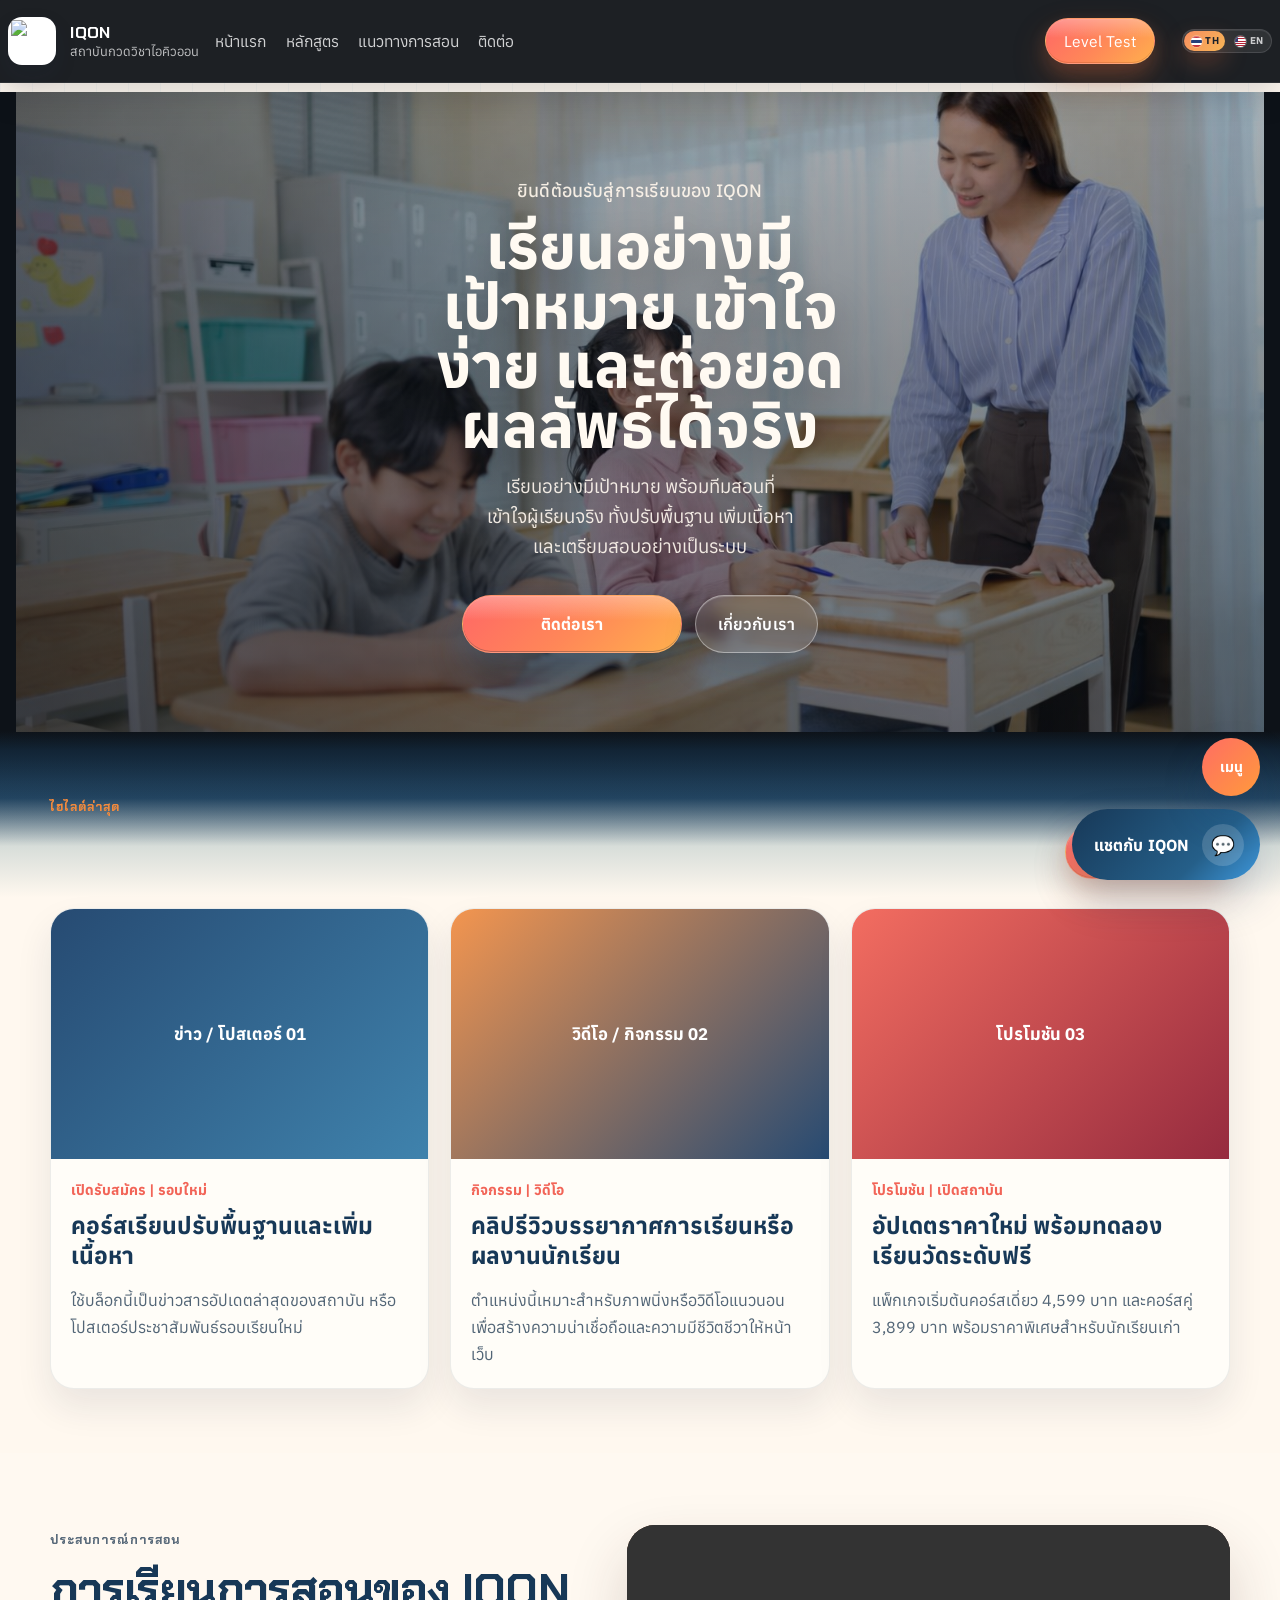
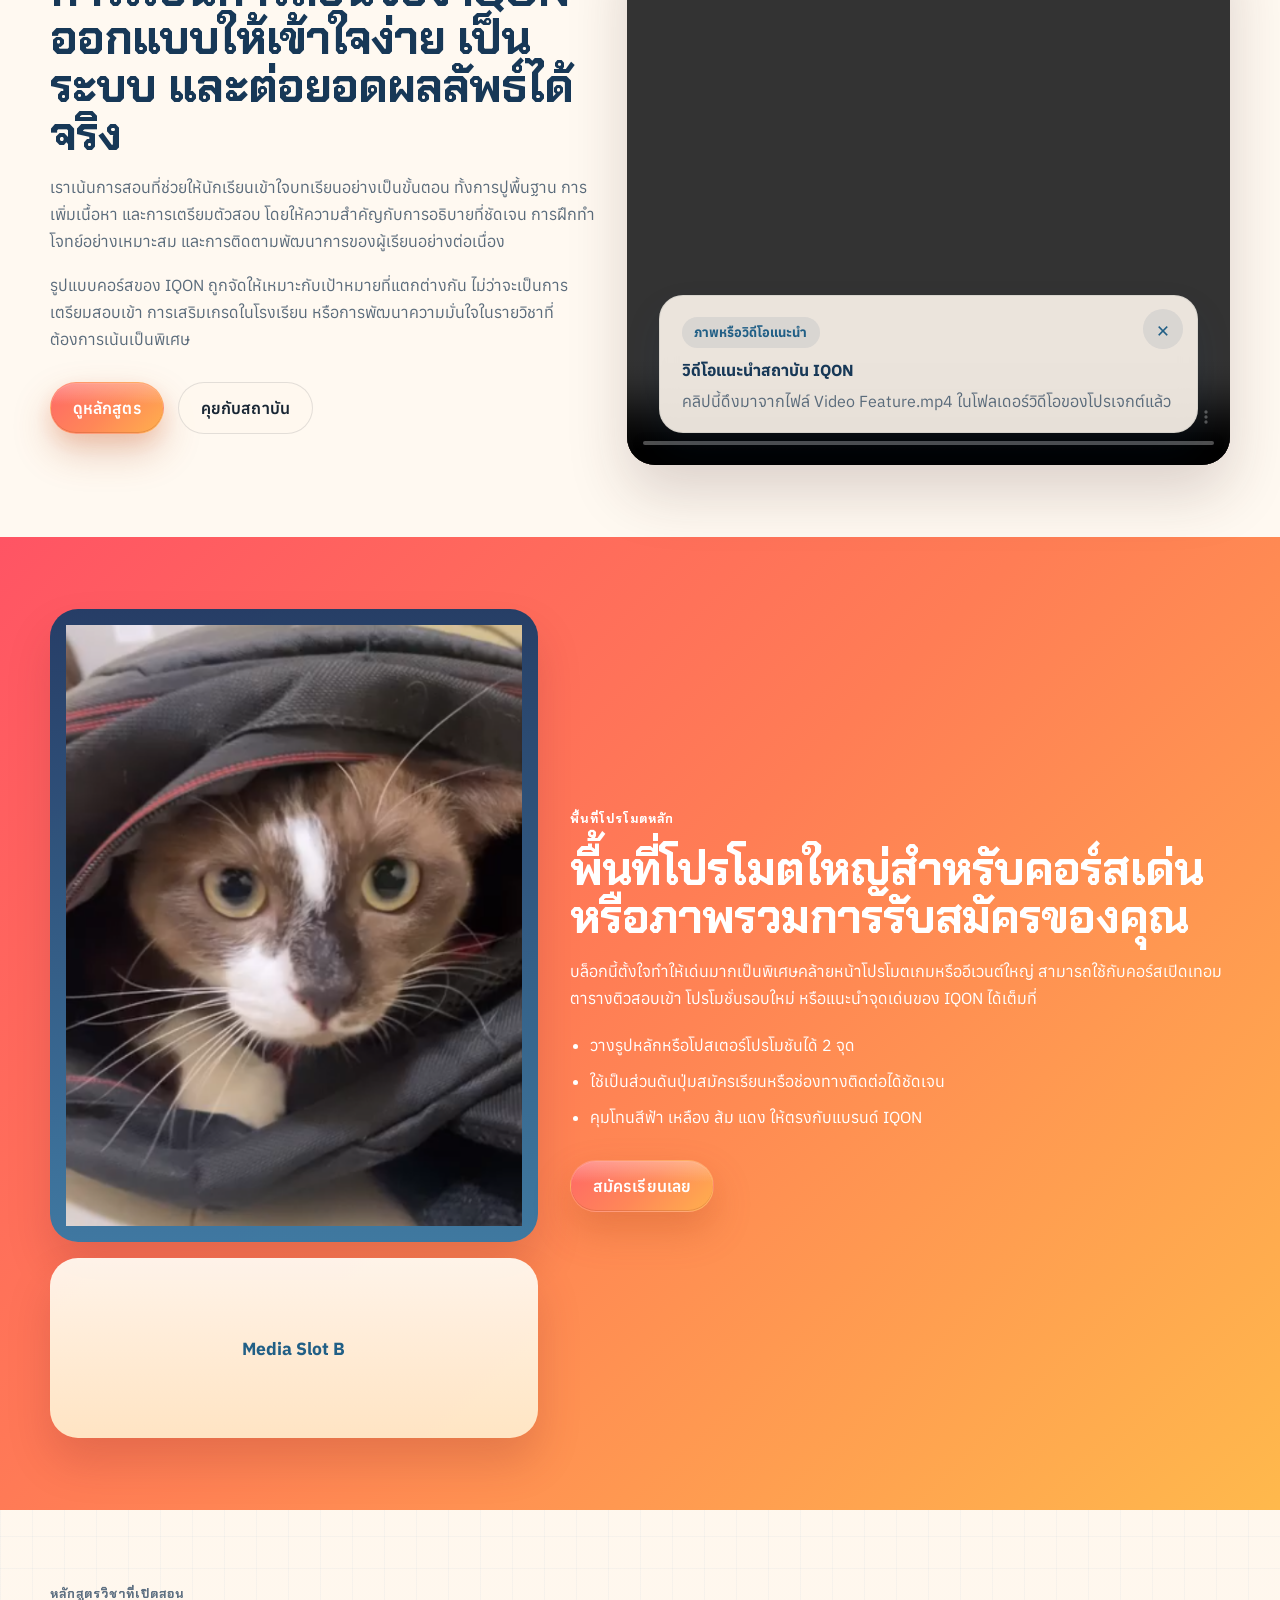
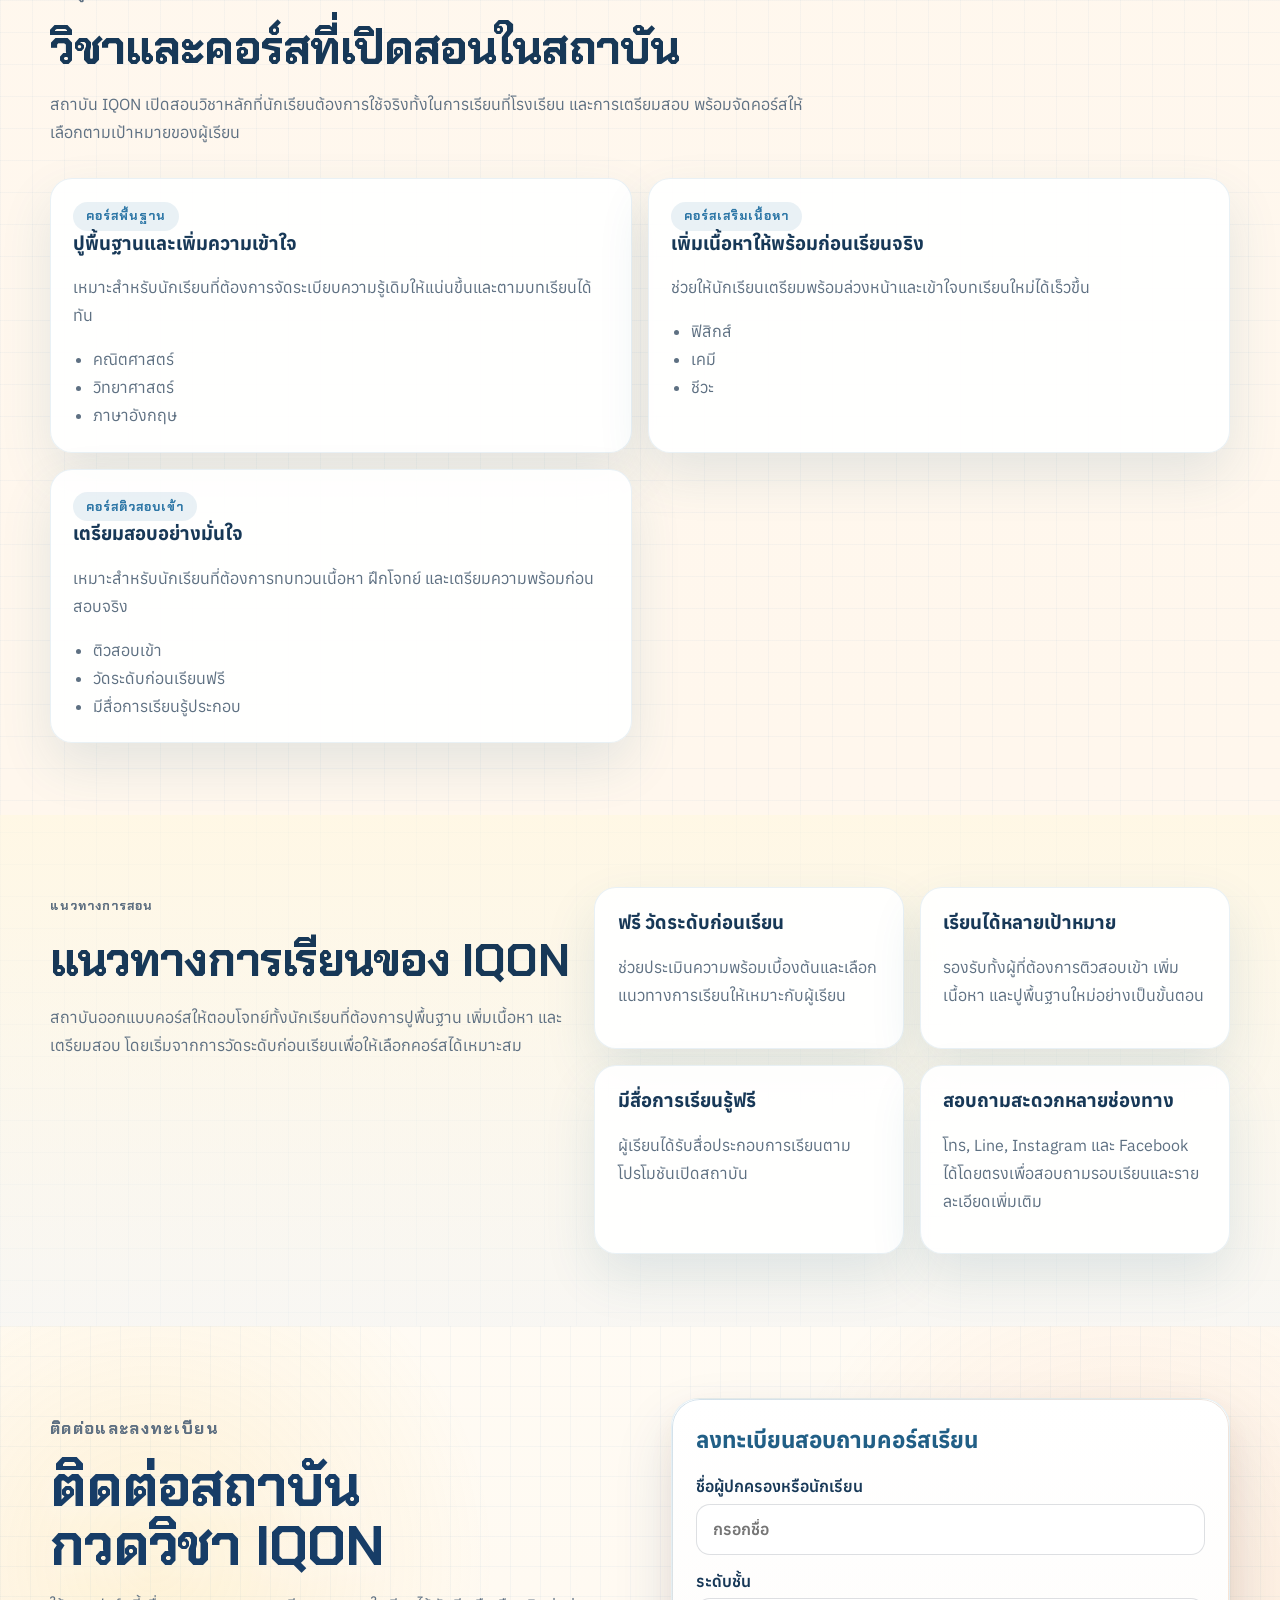
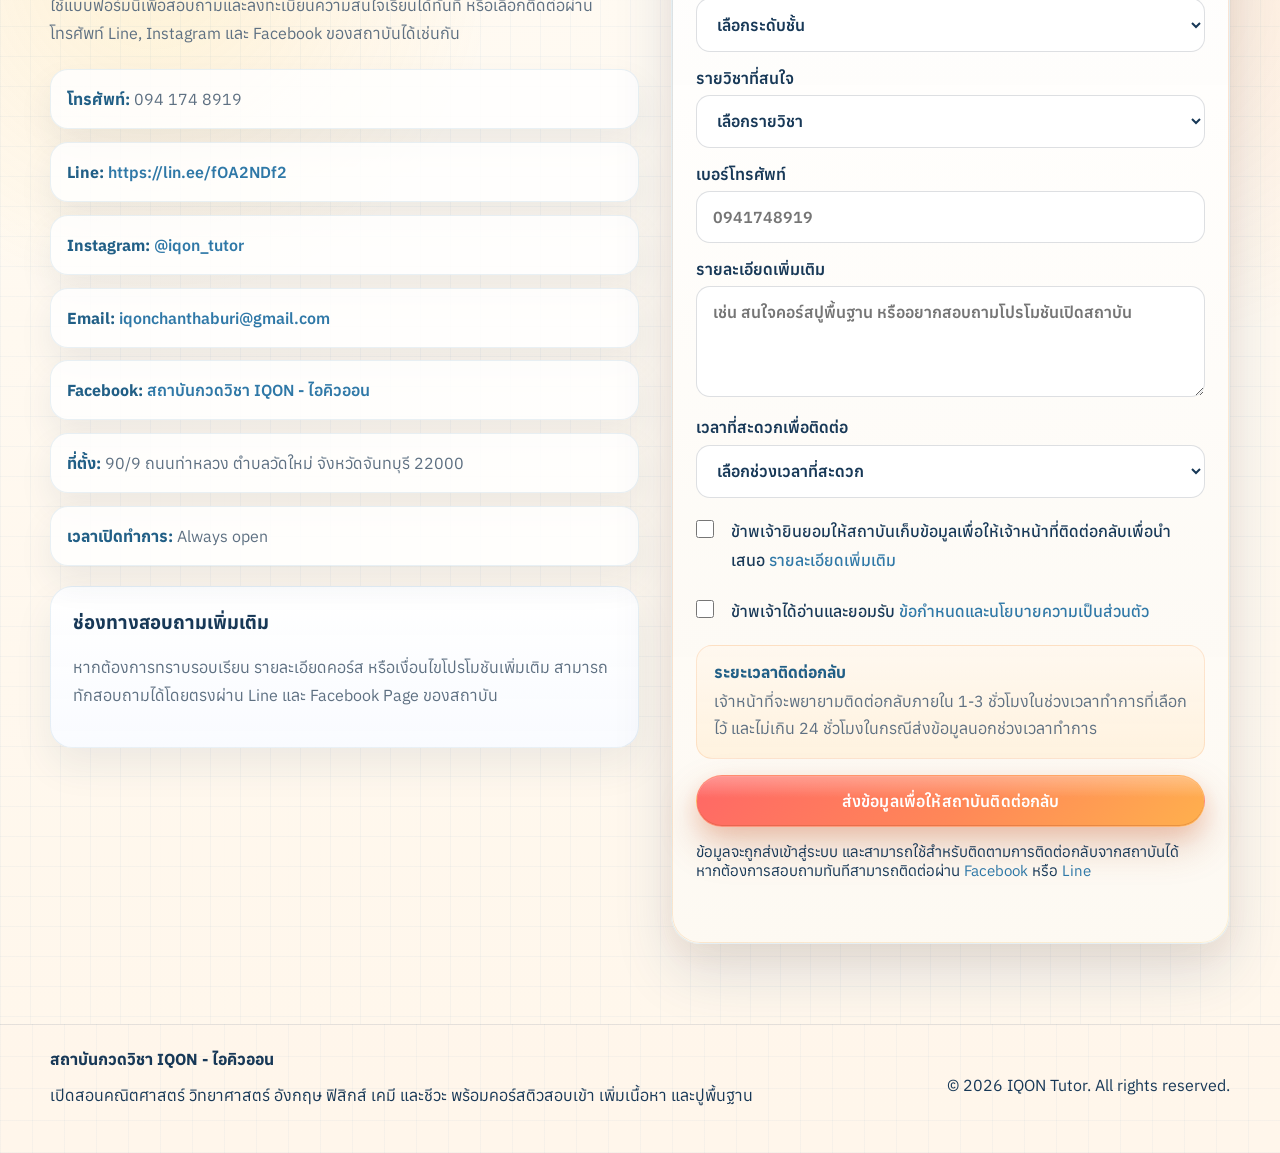
==== commit 5399c7ff: "Add files via upload" ====
--- a/index.html
+++ b/index.html
@@ -87,7 +87,7 @@
     <div class="container nav-bar">
       <a class="brand" href="#top" aria-label="สถาบันกวดวิชา IQON - ไอคิวออน">
         <span class="brand-mark">
-          <img src="image/icon.jpg" alt="โลโก้ IQON">
+          <img src="/image/icon.jpg" alt="โลโก้ IQON">
         </span>
         <span class="brand-text">
           <strong>IQON</strong>
--- a/styles.css
+++ b/styles.css
@@ -50,6 +50,10 @@
   background-size: 32px 32px, 32px 32px, auto;
 }
 
+.admin-page {
+  padding-top: 0;
+}
+
 button,
 input,
 textarea,
@@ -140,18 +144,20 @@
   width: 48px;
   height: 48px;
   border-radius: 14px;
-  background: linear-gradient(135deg, var(--brand), var(--accent));
+  padding: 0.2rem;
+  background: #ffffff;
   color: #fff;
   font-family: var(--font-display);
   font-weight: 700;
   overflow: hidden;
+  box-shadow: 0 10px 22px rgba(21, 44, 72, 0.12);
 }
 
 .brand-mark img {
   display: block;
   width: 100%;
   height: 100%;
-  object-fit: cover;
+  object-fit: contain;
 }
 
 .brand-text {
@@ -2417,11 +2423,13 @@
 .admin-chat-layout-instagram {
   grid-template-columns: minmax(290px, 330px) minmax(0, 1fr);
   gap: 0;
+  align-items: stretch;
   overflow: hidden;
   border-radius: 24px;
   border: 1px solid rgba(25, 52, 84, 0.12);
   background: linear-gradient(180deg, rgba(255, 255, 255, 0.985), rgba(247, 250, 254, 0.98));
   box-shadow: 0 22px 52px rgba(24, 48, 79, 0.1);
+  min-height: calc(100vh - 250px);
 }
 
 .admin-chat-layout-instagram .table-card {
@@ -2435,6 +2443,7 @@
   grid-template-rows: auto auto auto minmax(0, 1fr);
   gap: 0.9rem;
   padding: 1rem 0.95rem;
+  min-height: 100%;
   border-right: 1px solid rgba(28, 56, 91, 0.08);
   background: linear-gradient(180deg, #fcfdff 0%, #f7f9fc 100%);
   color: var(--text);
@@ -2504,6 +2513,7 @@
 .admin-chat-conversations-instagram {
   min-height: 0;
   max-height: none;
+  height: 100%;
   padding-right: 0.2rem;
 }
 
@@ -2572,7 +2582,7 @@
   display: grid;
   grid-template-rows: auto minmax(0, 1fr) auto auto;
   gap: 0;
-  min-height: 680px;
+  min-height: 100%;
   padding: 0;
   background: linear-gradient(180deg, #ffffff 0%, #f8fbff 100%);
 }
@@ -2609,7 +2619,7 @@
   min-height: 0;
   max-height: none;
   height: 100%;
-  padding: 1.05rem 1.1rem;
+  padding: 1.05rem 1.1rem 1.2rem;
   background: linear-gradient(180deg, #ffffff 0%, #fbfcfe 100%);
 }
 
@@ -2646,6 +2656,278 @@
 .admin-chat-main-instagram .form-status {
   margin: 0 1.1rem 0.88rem;
   color: #698198;
+}
+
+.admin-chat-filter-bar {
+  display: flex;
+  align-items: center;
+  gap: 0.45rem;
+  flex-wrap: wrap;
+}
+
+.admin-chat-filter-chip {
+  display: inline-flex;
+  align-items: center;
+  min-height: 32px;
+  padding: 0.38rem 0.72rem;
+  border-radius: 999px;
+  background: #eef2f7;
+  color: #60758c;
+  font-size: 0.77rem;
+  font-weight: 700;
+}
+
+.admin-chat-filter-chip.is-active {
+  background: #dce9ff;
+  color: #225a9e;
+}
+
+.admin-chat-layout-instagram {
+  border-radius: 28px;
+  border-color: rgba(20, 49, 79, 0.08);
+  background: #ffffff;
+  box-shadow: 0 24px 56px rgba(18, 39, 64, 0.1);
+}
+
+.admin-chat-sidebar-instagram {
+  gap: 0.8rem;
+  padding: 1rem 0.85rem;
+  background: linear-gradient(180deg, #f9fbfe 0%, #f5f8fc 100%);
+}
+
+.admin-chat-conversations-instagram {
+  display: grid;
+  gap: 0.35rem;
+}
+
+.admin-chat-conversation {
+  padding: 0.72rem 0.78rem;
+  border-radius: 18px;
+  border: 1px solid transparent;
+  background: transparent;
+  box-shadow: none;
+}
+
+.admin-chat-conversation:hover,
+.admin-chat-conversation:focus-visible {
+  transform: none;
+  border-color: rgba(77, 123, 182, 0.1);
+  background: rgba(222, 233, 247, 0.45);
+  box-shadow: none;
+}
+
+.admin-chat-conversation.is-active {
+  background: linear-gradient(180deg, rgba(228, 238, 252, 0.98), rgba(240, 246, 255, 0.98));
+  border-color: rgba(74, 119, 181, 0.18);
+  box-shadow: inset 0 0 0 1px rgba(255, 255, 255, 0.42);
+}
+
+.admin-chat-conversation-media {
+  grid-template-columns: 52px minmax(0, 1fr);
+  gap: 0.78rem;
+  align-items: start;
+}
+
+.admin-chat-conversation-copy {
+  display: grid;
+  gap: 0.22rem;
+  min-width: 0;
+}
+
+.admin-chat-conversation-mainline,
+.admin-chat-main-head-instagram {
+  display: flex;
+  align-items: center;
+  justify-content: space-between;
+  gap: 0.8rem;
+}
+
+.admin-chat-conversation-time {
+  color: #7d8ea3;
+  font-size: 0.72rem;
+  font-weight: 700;
+  white-space: nowrap;
+}
+
+.admin-chat-conversation-meta {
+  font-size: 0.72rem;
+  line-height: 1.45;
+}
+
+.admin-chat-conversation-preview-row {
+  display: flex;
+  align-items: center;
+  gap: 0.55rem;
+  min-width: 0;
+}
+
+.admin-chat-badge {
+  flex: 0 0 auto;
+  min-width: 22px;
+  min-height: 22px;
+  justify-content: center;
+  padding: 0.18rem 0.42rem;
+  background: #2e89ff;
+  color: #fff;
+  font-size: 0.7rem;
+}
+
+.admin-chat-main-instagram {
+  background: linear-gradient(180deg, #edf3ff 0%, #f7faff 100%);
+}
+
+.admin-chat-main-head-instagram {
+  padding: 0.95rem 1.15rem;
+  background: rgba(255, 255, 255, 0.92);
+  backdrop-filter: blur(10px);
+}
+
+.admin-chat-main-actions {
+  display: inline-flex;
+  align-items: center;
+  gap: 0.45rem;
+}
+
+.admin-chat-icon-button {
+  display: inline-flex;
+  align-items: center;
+  justify-content: center;
+  min-width: 42px;
+  min-height: 42px;
+  padding: 0.5rem 0.72rem;
+  border: 0;
+  border-radius: 999px;
+  background: rgba(231, 239, 250, 0.98);
+  color: #275892;
+  font: inherit;
+  font-size: 0.74rem;
+  font-weight: 700;
+  cursor: pointer;
+  box-shadow: inset 0 0 0 1px rgba(54, 101, 156, 0.08);
+}
+
+.admin-chat-icon-button-soft {
+  min-width: 38px;
+  min-height: 38px;
+  padding: 0;
+  background: rgba(236, 242, 248, 0.98);
+}
+
+.admin-chat-thread-instagram {
+  display: flex;
+  flex-direction: column;
+  gap: 0.82rem;
+  padding-top: 1.2rem;
+  padding-bottom: 1.35rem;
+  background:
+    radial-gradient(circle at top, rgba(88, 141, 214, 0.08), transparent 18%),
+    linear-gradient(180deg, #eff4ff 0%, #f8fbff 100%);
+}
+
+.admin-chat-row {
+  display: flex;
+  align-items: flex-end;
+  gap: 0.65rem;
+  width: 100%;
+}
+
+.admin-chat-row-user,
+.admin-chat-row-assistant {
+  justify-content: flex-start;
+}
+
+.admin-chat-row-admin {
+  justify-content: flex-end;
+}
+
+.admin-chat-row-avatar {
+  display: grid;
+  place-items: center;
+  width: 34px;
+  height: 34px;
+  border-radius: 50%;
+  background: linear-gradient(135deg, #ffb36a 0%, #4d97db 100%);
+  color: #fff;
+  font-size: 0.75rem;
+  font-weight: 800;
+  letter-spacing: 0.04em;
+  box-shadow: 0 10px 20px rgba(53, 108, 166, 0.16);
+  flex: 0 0 34px;
+}
+
+.admin-chat-row-avatar-assistant {
+  background: linear-gradient(135deg, #5fc5ff 0%, #4f86ff 100%);
+}
+
+.admin-chat-message {
+  max-width: min(72%, 620px);
+  padding: 0.78rem 0.95rem 0.8rem;
+  border-radius: 20px;
+  border: 1px solid rgba(50, 79, 114, 0.08);
+  box-shadow: 0 12px 26px rgba(39, 67, 102, 0.08);
+}
+
+.admin-chat-message-user {
+  margin-right: auto;
+  background: rgba(255, 255, 255, 0.98);
+  border-radius: 20px 20px 20px 8px;
+  color: #203245;
+}
+
+.admin-chat-message-admin {
+  margin-left: auto;
+  background: linear-gradient(135deg, #2e8cff 0%, #5a46ff 100%);
+  border-color: rgba(88, 98, 255, 0.2);
+  border-radius: 20px 20px 8px 20px;
+  box-shadow: 0 16px 28px rgba(81, 100, 240, 0.22);
+}
+
+.admin-chat-message-assistant {
+  margin-right: auto;
+  background: linear-gradient(180deg, rgba(241, 247, 255, 0.98), rgba(234, 242, 255, 0.98));
+  border-color: rgba(85, 138, 210, 0.18);
+  border-radius: 20px 20px 20px 8px;
+  color: #21364b;
+}
+
+.admin-chat-message-meta {
+  margin-bottom: 0.36rem;
+  font-size: 0.68rem;
+  font-weight: 700;
+  letter-spacing: 0;
+  text-transform: none;
+}
+
+.admin-chat-message-body {
+  font-size: 0.95rem;
+  line-height: 1.62;
+}
+
+.admin-chat-reply-instagram {
+  grid-template-columns: auto minmax(0, 1fr) auto;
+  gap: 0.65rem;
+  align-items: center;
+  padding: 0.8rem 1.1rem 0;
+  background: rgba(255, 255, 255, 0.96);
+}
+
+.admin-chat-composer-tools {
+  display: inline-flex;
+  align-items: center;
+  gap: 0.42rem;
+}
+
+.admin-chat-reply-instagram input {
+  min-height: 48px;
+  padding-inline: 1rem;
+  background: #f3f6fb;
+  border-color: rgba(72, 105, 143, 0.08);
+}
+
+.admin-chat-reply-instagram .button-primary {
+  min-width: 104px;
+  background: linear-gradient(135deg, #2d87ff 0%, #5d46ff 100%);
+  box-shadow: 0 16px 28px rgba(82, 101, 240, 0.2);
 }
 
 .admin-chat-sidepanel {
@@ -2924,6 +3206,86 @@
     radial-gradient(circle at top right, rgba(247, 190, 44, 0.2), transparent 22%),
     linear-gradient(180deg, #f7fbff 0%, #fff8ef 50%, #f5fbff 100%);
   background-size: 32px 32px, 32px 32px, auto, auto, auto;
+}
+
+.admin-shell > .container {
+  width: min(calc(100% - 2rem), 1720px);
+  max-width: none;
+}
+
+.admin-page.admin-messages-mode {
+  overflow: hidden;
+}
+
+.admin-page.admin-messages-mode .admin-shell {
+  min-height: 100vh;
+  height: 100vh;
+  padding: 0.75rem 0;
+}
+
+.admin-page.admin-messages-mode .admin-shell > .container {
+  display: grid;
+  grid-template-rows: auto minmax(0, 1fr);
+  height: 100%;
+}
+
+.admin-page.admin-messages-mode .admin-header {
+  align-items: center;
+  gap: 0.75rem;
+  margin-bottom: 0.45rem;
+  padding: 0 0 0.45rem;
+}
+
+.admin-page.admin-messages-mode .admin-header .helper-text {
+  display: none;
+}
+
+.admin-page.admin-messages-mode .admin-header .eyebrow {
+  display: none;
+}
+
+.admin-page.admin-messages-mode .admin-header h1 {
+  margin: 0;
+  font-size: clamp(1.8rem, 2.6vw, 2.8rem);
+}
+
+.admin-page.admin-messages-mode .admin-brand-wrap {
+  gap: 0.85rem;
+}
+
+.admin-page.admin-messages-mode .admin-brand-badge {
+  padding: 0.28rem;
+  border-radius: 18px;
+}
+
+.admin-page.admin-messages-mode .admin-brand-badge img {
+  width: clamp(72px, 8vw, 102px);
+  border-radius: 14px;
+}
+
+.admin-page.admin-messages-mode .admin-actions .button {
+  min-height: 44px;
+  padding: 0.7rem 1rem;
+}
+
+.admin-page.admin-messages-mode .admin-dashboard {
+  grid-template-rows: auto minmax(0, 1fr);
+  gap: 0.7rem;
+  min-height: 0;
+}
+
+.admin-page.admin-messages-mode .admin-tab-panel {
+  min-height: 0;
+}
+
+.admin-page.admin-messages-mode #admin-panel-messages {
+  min-height: 0;
+  height: 100%;
+}
+
+.admin-page.admin-messages-mode .admin-chat-layout-instagram {
+  min-height: 0;
+  height: 100%;
 }
 
 .admin-header {
@@ -3884,14 +4246,336 @@
 
 .level-test-page {
   background:
-    linear-gradient(rgba(47, 120, 167, 0.04) 1px, transparent 1px),
-    linear-gradient(90deg, rgba(47, 120, 167, 0.04) 1px, transparent 1px),
-    linear-gradient(180deg, #fff9f1 0%, #eef5fc 100%);
-  background-size: 32px 32px, 32px 32px, auto;
+    radial-gradient(circle at top left, rgba(255, 191, 128, 0.14), transparent 20%),
+    radial-gradient(circle at top right, rgba(91, 149, 208, 0.12), transparent 24%),
+    linear-gradient(180deg, #f8fafc 0%, #eef4fa 100%);
 }
 
 .level-test-hero {
   padding: 4rem 0 2.6rem;
+}
+
+.subject-test-page .level-test-hero {
+  display: none;
+}
+
+.subject-test-page:not(.subject-test-started) .site-footer {
+  display: none;
+}
+
+.subject-test-page.subject-test-started .level-quiz-shell {
+  grid-template-columns: 1fr;
+  max-width: 860px;
+  margin: 0 auto;
+}
+
+.subject-test-page.subject-test-started .level-quiz-sidebar {
+  display: none;
+}
+
+.subject-test-page.subject-test-started .level-quiz-main {
+  background: transparent;
+  border: 0;
+  box-shadow: none;
+  padding: 0;
+}
+
+.subject-test-page.subject-test-started .level-quiz-card {
+  min-height: calc(100vh - 130px);
+  display: grid;
+  align-content: center;
+  padding: 2rem;
+}
+
+.subject-test-page.subject-test-showing-result .level-quiz-section-wrap,
+.subject-test-page.subject-test-showing-result .site-footer {
+  display: none;
+}
+
+.subject-test-intro {
+  display: grid;
+  min-height: calc(100vh - 92px);
+  padding: 2.6rem 0 3rem;
+  place-items: center;
+}
+
+.subject-test-prep {
+  display: grid;
+  min-height: calc(100vh - 92px);
+  padding: 2.6rem 0 3rem;
+  place-items: center;
+}
+
+.subject-test-intro-shell {
+  width: min(100%, 1080px);
+  display: grid;
+  gap: 1.2rem;
+  justify-items: start;
+  padding: 2rem 0;
+}
+
+.subject-test-prep-shell {
+  width: min(100%, 860px);
+  display: grid;
+  gap: 1.2rem;
+  justify-items: start;
+  padding: 2rem 0;
+}
+
+.subject-test-intro-breadcrumb {
+  color: #667b91;
+  font-size: 0.92rem;
+}
+
+.subject-test-intro-mark {
+  display: grid;
+  place-items: center;
+  width: 72px;
+  height: 72px;
+  border-radius: 24px;
+  background: #fff;
+  border: 1px solid rgba(20, 59, 103, 0.08);
+  box-shadow: 0 20px 40px rgba(23, 56, 87, 0.08);
+  color: var(--brand-strong);
+  font-family: var(--font-display);
+  font-size: 2rem;
+  font-weight: 700;
+}
+
+.subject-test-prep-mark {
+  display: grid;
+  place-items: center;
+  width: 34px;
+  height: 34px;
+  border-radius: 10px;
+  background: #121722;
+  color: #fff;
+  font-size: 1rem;
+  font-weight: 800;
+}
+
+.subject-test-intro-copy {
+  max-width: 720px;
+  display: grid;
+  gap: 1rem;
+}
+
+.subject-test-prep-copy {
+  max-width: 720px;
+  display: grid;
+  gap: 1.35rem;
+}
+
+.subject-test-intro-kicker {
+  display: inline-flex;
+  align-items: center;
+  min-height: 36px;
+  padding: 0.42rem 0.8rem;
+  border-radius: 999px;
+  background: rgba(47, 120, 167, 0.08);
+  color: var(--brand-strong);
+  font-size: 0.88rem;
+  font-weight: 700;
+}
+
+.subject-test-intro-copy h1 {
+  margin: 0;
+  font-family: var(--font-display);
+  font-size: clamp(2.25rem, 4.4vw, 3.8rem);
+  line-height: 1.08;
+}
+
+.subject-test-prep-copy h2 {
+  margin: 0;
+  font-family: var(--font-display);
+  font-size: clamp(1.85rem, 3.8vw, 2.7rem);
+  line-height: 1.16;
+}
+
+.subject-test-intro-copy p {
+  margin: 0;
+  color: var(--muted);
+  font-size: 1.05rem;
+  line-height: 1.75;
+}
+
+.subject-test-intro-rules {
+  display: grid;
+  gap: 0.55rem;
+  margin: 0;
+  padding-left: 1.2rem;
+  color: var(--text);
+  line-height: 1.7;
+}
+
+.subject-test-intro-actions {
+  display: flex;
+  flex-wrap: wrap;
+  gap: 0.8rem;
+  padding-top: 0.35rem;
+}
+
+.subject-test-prep-button {
+  min-width: 170px;
+}
+
+.subject-test-start-button {
+  min-width: 170px;
+}
+
+.subject-test-intro.is-hidden,
+.is-hidden,
+.is-hidden-before-start {
+  display: none !important;
+}
+
+.level-quiz-step-label {
+  margin: 0 0 0.8rem;
+  color: var(--brand-strong);
+  font-size: 0.92rem;
+  font-weight: 700;
+}
+
+.level-quiz-prev[hidden] {
+  display: none;
+}
+
+.subject-test-result {
+  display: grid;
+  min-height: calc(100vh - 92px);
+  padding: 2rem 0 3rem;
+  place-items: center;
+}
+
+.subject-test-result-shell {
+  width: min(100%, 900px);
+}
+
+.subject-test-result-card {
+  display: grid;
+  gap: 1rem;
+  justify-items: start;
+  padding: 2.1rem;
+  border-radius: 30px;
+  background: rgba(255, 255, 255, 0.97);
+  border: 1px solid rgba(47, 120, 167, 0.1);
+  box-shadow: 0 24px 56px rgba(24, 56, 89, 0.1);
+}
+
+.subject-test-result-chip {
+  display: inline-flex;
+  align-items: center;
+  min-height: 36px;
+  padding: 0.42rem 0.82rem;
+  border-radius: 999px;
+  background: rgba(47, 120, 167, 0.08);
+  color: var(--brand-strong);
+  font-size: 0.84rem;
+  font-weight: 700;
+}
+
+.subject-test-result-card h1 {
+  margin: 0;
+  font-family: var(--font-display);
+  font-size: clamp(2rem, 4vw, 3.2rem);
+  line-height: 1.08;
+}
+
+.subject-test-result-level {
+  display: inline-flex;
+  align-items: center;
+  min-height: 52px;
+  padding: 0.78rem 1.2rem;
+  border-radius: 999px;
+  background: linear-gradient(135deg, #ff8f6b 0%, #ffb457 100%);
+  color: #fff;
+  font-size: 1.05rem;
+  font-weight: 800;
+  box-shadow: 0 18px 34px rgba(255, 146, 94, 0.24);
+}
+
+.subject-test-result-score,
+.subject-test-result-copy {
+  margin: 0;
+  color: var(--muted);
+  font-size: 1rem;
+  line-height: 1.75;
+}
+
+.subject-test-result-score {
+  color: var(--text);
+  font-weight: 700;
+}
+
+.subject-test-result-actions {
+  display: flex;
+  flex-wrap: wrap;
+  gap: 0.8rem;
+  padding-top: 0.35rem;
+}
+
+@media (max-width: 768px) {
+  .subject-test-intro {
+    min-height: calc(100svh - 80px);
+    padding: 1.4rem 0 2rem;
+  }
+
+  .subject-test-prep {
+    min-height: calc(100svh - 80px);
+    padding: 1.4rem 0 2rem;
+  }
+
+  .subject-test-intro-shell {
+    justify-items: stretch;
+    padding: 1rem 0;
+  }
+
+  .subject-test-prep-shell {
+    justify-items: stretch;
+    padding: 1rem 0;
+  }
+
+  .subject-test-intro-mark {
+    width: 60px;
+    height: 60px;
+    border-radius: 20px;
+    font-size: 1.7rem;
+  }
+
+  .subject-test-intro-copy {
+    max-width: 100%;
+  }
+
+  .subject-test-prep-copy {
+    max-width: 100%;
+  }
+
+  .subject-test-intro-actions .button {
+    width: 100%;
+  }
+
+  .subject-test-prep-button {
+    width: 100%;
+  }
+
+  .subject-test-page.subject-test-started .level-quiz-card {
+    min-height: calc(100svh - 110px);
+    padding: 1.2rem;
+  }
+
+  .subject-test-result {
+    min-height: calc(100svh - 80px);
+    padding: 1.2rem 0 2rem;
+  }
+
+  .subject-test-result-card {
+    padding: 1.25rem;
+    border-radius: 22px;
+  }
+
+  .subject-test-result-actions .button {
+    width: 100%;
+  }
 }
 
 .level-test-hero-grid {
@@ -4002,6 +4686,23 @@
   gap: 0.9rem;
   padding: 1.35rem;
   border-radius: 24px;
+  transition:
+    transform 180ms ease,
+    border-color 180ms ease,
+    box-shadow 180ms ease,
+    background 180ms ease;
+}
+
+.level-test-card:hover {
+  transform: translateY(-2px);
+  border-color: rgba(47, 120, 167, 0.18);
+  box-shadow: 0 16px 34px rgba(22, 48, 77, 0.1);
+}
+
+.level-test-card.is-active {
+  background: linear-gradient(180deg, rgba(239, 247, 255, 0.98), rgba(255, 255, 255, 0.98));
+  border-color: rgba(47, 120, 167, 0.18);
+  box-shadow: 0 18px 38px rgba(34, 84, 130, 0.12);
 }
 
 .level-test-card h3 {
@@ -4012,18 +4713,169 @@
   width: fit-content;
 }
 
+.level-test-card-action.is-active {
+  background: linear-gradient(135deg, #ff8f6b 0%, #ffb457 100%);
+  color: #fff;
+  border-color: transparent;
+  box-shadow: 0 14px 28px rgba(255, 147, 93, 0.24);
+}
+
 .level-quiz-section-wrap {
-  padding-top: 0.2rem;
+  padding-top: 0.35rem;
+}
+
+.level-quiz-shell {
+  display: grid;
+  grid-template-columns: minmax(260px, 320px) minmax(0, 1fr);
+  gap: 1.25rem;
+  align-items: start;
+}
+
+.level-quiz-sidebar,
+.level-quiz-main {
+  background: rgba(255, 255, 255, 0.95);
+  border: 1px solid rgba(47, 120, 167, 0.1);
+  box-shadow: var(--shadow);
+  border-radius: 28px;
+}
+
+.level-quiz-sidebar {
+  position: sticky;
+  top: 5.75rem;
+  display: grid;
+  gap: 1rem;
+  padding: 1.35rem;
+}
+
+.level-quiz-sidebar h2 {
+  margin: 0;
+  font-family: var(--font-display);
+  font-size: 1.7rem;
+  line-height: 1.14;
+}
+
+.level-quiz-sidebar-copy {
+  margin: 0;
+  color: var(--muted);
+  line-height: 1.7;
+}
+
+.level-quiz-progress-card {
+  display: grid;
+  gap: 0.7rem;
+  padding: 1rem;
+  border-radius: 22px;
+  background: linear-gradient(180deg, rgba(244, 248, 253, 0.96), rgba(255, 255, 255, 0.98));
+  border: 1px solid rgba(47, 120, 167, 0.1);
+}
+
+.level-quiz-progress-label {
+  display: inline-flex;
+  width: fit-content;
+  min-height: 34px;
+  align-items: center;
+  padding: 0.38rem 0.72rem;
+  border-radius: 999px;
+  background: rgba(47, 120, 167, 0.08);
+  color: var(--brand-strong);
+  font-size: 0.78rem;
+  font-weight: 700;
+}
+
+.level-quiz-progress-card strong {
+  font-size: 1.05rem;
+  color: var(--text);
+}
+
+.level-quiz-progress-card small {
+  color: var(--muted);
+  line-height: 1.6;
+}
+
+.level-quiz-progress-bar {
+  position: relative;
+  height: 10px;
+  overflow: hidden;
+  border-radius: 999px;
+  background: rgba(47, 120, 167, 0.12);
+}
+
+.level-quiz-progress-bar span {
+  display: block;
+  width: 0%;
+  height: 100%;
+  border-radius: inherit;
+  background: linear-gradient(135deg, #3b8ae0 0%, #69b0ff 100%);
+  transition: width 180ms ease;
+}
+
+.level-quiz-sidebar-list {
+  display: grid;
+  gap: 0.72rem;
+  margin: 0;
+  padding-left: 1.15rem;
+  color: var(--text);
+  line-height: 1.65;
+}
+
+.level-quiz-main {
+  display: grid;
+  gap: 1rem;
+  padding: 1.2rem;
+}
+
+.level-quiz-tab-list {
+  display: flex;
+  flex-wrap: wrap;
+  gap: 0.65rem;
+}
+
+.level-quiz-tab {
+  border: 1px solid rgba(47, 120, 167, 0.12);
+  border-radius: 999px;
+  padding: 0.78rem 1.05rem;
+  background: rgba(255, 255, 255, 0.92);
+  color: var(--muted);
+  font: inherit;
+  font-weight: 700;
+  cursor: pointer;
+  transition:
+    background 180ms ease,
+    color 180ms ease,
+    border-color 180ms ease,
+    box-shadow 180ms ease,
+    transform 180ms ease;
+}
+
+.level-quiz-tab:hover,
+.level-quiz-tab:focus-visible {
+  color: var(--brand-strong);
+  border-color: rgba(47, 120, 167, 0.18);
+  transform: translateY(-1px);
+}
+
+.level-quiz-tab.is-active {
+  color: #fff;
+  border-color: transparent;
+  background: linear-gradient(135deg, #2e7dd8 0%, #55a6ff 100%);
+  box-shadow: 0 14px 28px rgba(61, 131, 214, 0.2);
 }
 
 .level-quiz-stack {
   display: grid;
-  gap: 1.2rem;
+  gap: 1rem;
 }
 
 .level-quiz-card {
-  border-radius: 28px;
-  padding: 1.45rem;
+  border-radius: 24px;
+  padding: 1.5rem;
+  background: linear-gradient(180deg, rgba(255, 255, 255, 0.995), rgba(249, 252, 255, 0.99));
+  border: 1px solid rgba(47, 120, 167, 0.08);
+  box-shadow: 0 12px 30px rgba(28, 61, 97, 0.06);
+}
+
+.level-quiz-card[hidden] {
+  display: none;
 }
 
 .level-quiz-head {
@@ -4034,6 +4886,13 @@
   margin-bottom: 1rem;
 }
 
+.level-quiz-head-meta {
+  display: flex;
+  flex-wrap: wrap;
+  justify-content: flex-end;
+  gap: 0.55rem;
+}
+
 .level-quiz-form {
   display: grid;
   gap: 0.95rem;
@@ -4043,10 +4902,10 @@
   display: grid;
   gap: 0.7rem;
   margin: 0;
-  padding: 1rem 1.05rem;
+  padding: 1.05rem 1.1rem;
   border-radius: 20px;
-  border: 1px solid rgba(47, 120, 167, 0.1);
-  background: rgba(242, 247, 252, 0.72);
+  border: 1px solid rgba(47, 120, 167, 0.09);
+  background: #f7fafe;
 }
 
 .level-quiz-question legend {
@@ -4063,6 +4922,7 @@
   margin: 0;
   font-weight: 500;
   color: var(--text);
+  padding: 0.15rem 0;
 }
 
 .level-quiz-question input[type="radio"] {
@@ -4071,9 +4931,14 @@
 }
 
 .level-quiz-result {
-  min-height: 1.6rem;
+  min-height: 1.8rem;
   margin: 0;
   font-weight: 600;
+}
+
+.level-quiz-chip.subtle {
+  background: rgba(16, 31, 53, 0.06);
+  color: #5f7286;
 }
 
 .level-quiz-result.is-success {
@@ -4544,6 +5409,22 @@
   .course-card-grid,
   .level-test-card-grid {
     grid-template-columns: repeat(2, 1fr);
+  }
+
+  .level-quiz-shell {
+    grid-template-columns: 1fr;
+  }
+
+  .level-quiz-sidebar {
+    position: static;
+  }
+
+  .level-quiz-tab-list {
+    gap: 0.6rem;
+  }
+
+  .level-quiz-tab {
+    padding: 0.72rem 0.95rem;
   }
 
   .hero-screen-content {
@@ -4793,6 +5674,22 @@
     grid-template-columns: 1fr;
   }
 
+  .level-quiz-main {
+    padding: 0.95rem;
+  }
+
+  .level-quiz-tab-list {
+    flex-wrap: nowrap;
+    overflow-x: auto;
+    padding-bottom: 0.2rem;
+    margin: 0 -0.05rem;
+  }
+
+  .level-quiz-tab {
+    flex: 0 0 auto;
+    white-space: nowrap;
+  }
+
   .hero-topline,
   .news-hub-header,
   .course-group-heading {
@@ -4949,6 +5846,8 @@
 
   .level-test-hero-copy,
   .level-test-summary-card,
+  .level-quiz-sidebar,
+  .level-quiz-main,
   .level-quiz-card,
   .level-test-cta-box {
     padding: 1.15rem;
@@ -5710,8 +6609,16 @@
     min-height: 620px;
   }
 
+  .admin-chat-main-actions {
+    display: none;
+  }
+
   .admin-chat-reply-instagram {
     grid-template-columns: 1fr;
+  }
+
+  .admin-chat-composer-tools {
+    display: none;
   }
 
   .admin-chat-reply-instagram .button-primary {
@@ -5735,6 +6642,6 @@
   }
 
   .admin-chat-message {
-    max-width: 86%;
-  }
-}
+    max-width: 88%;
+  }
+}
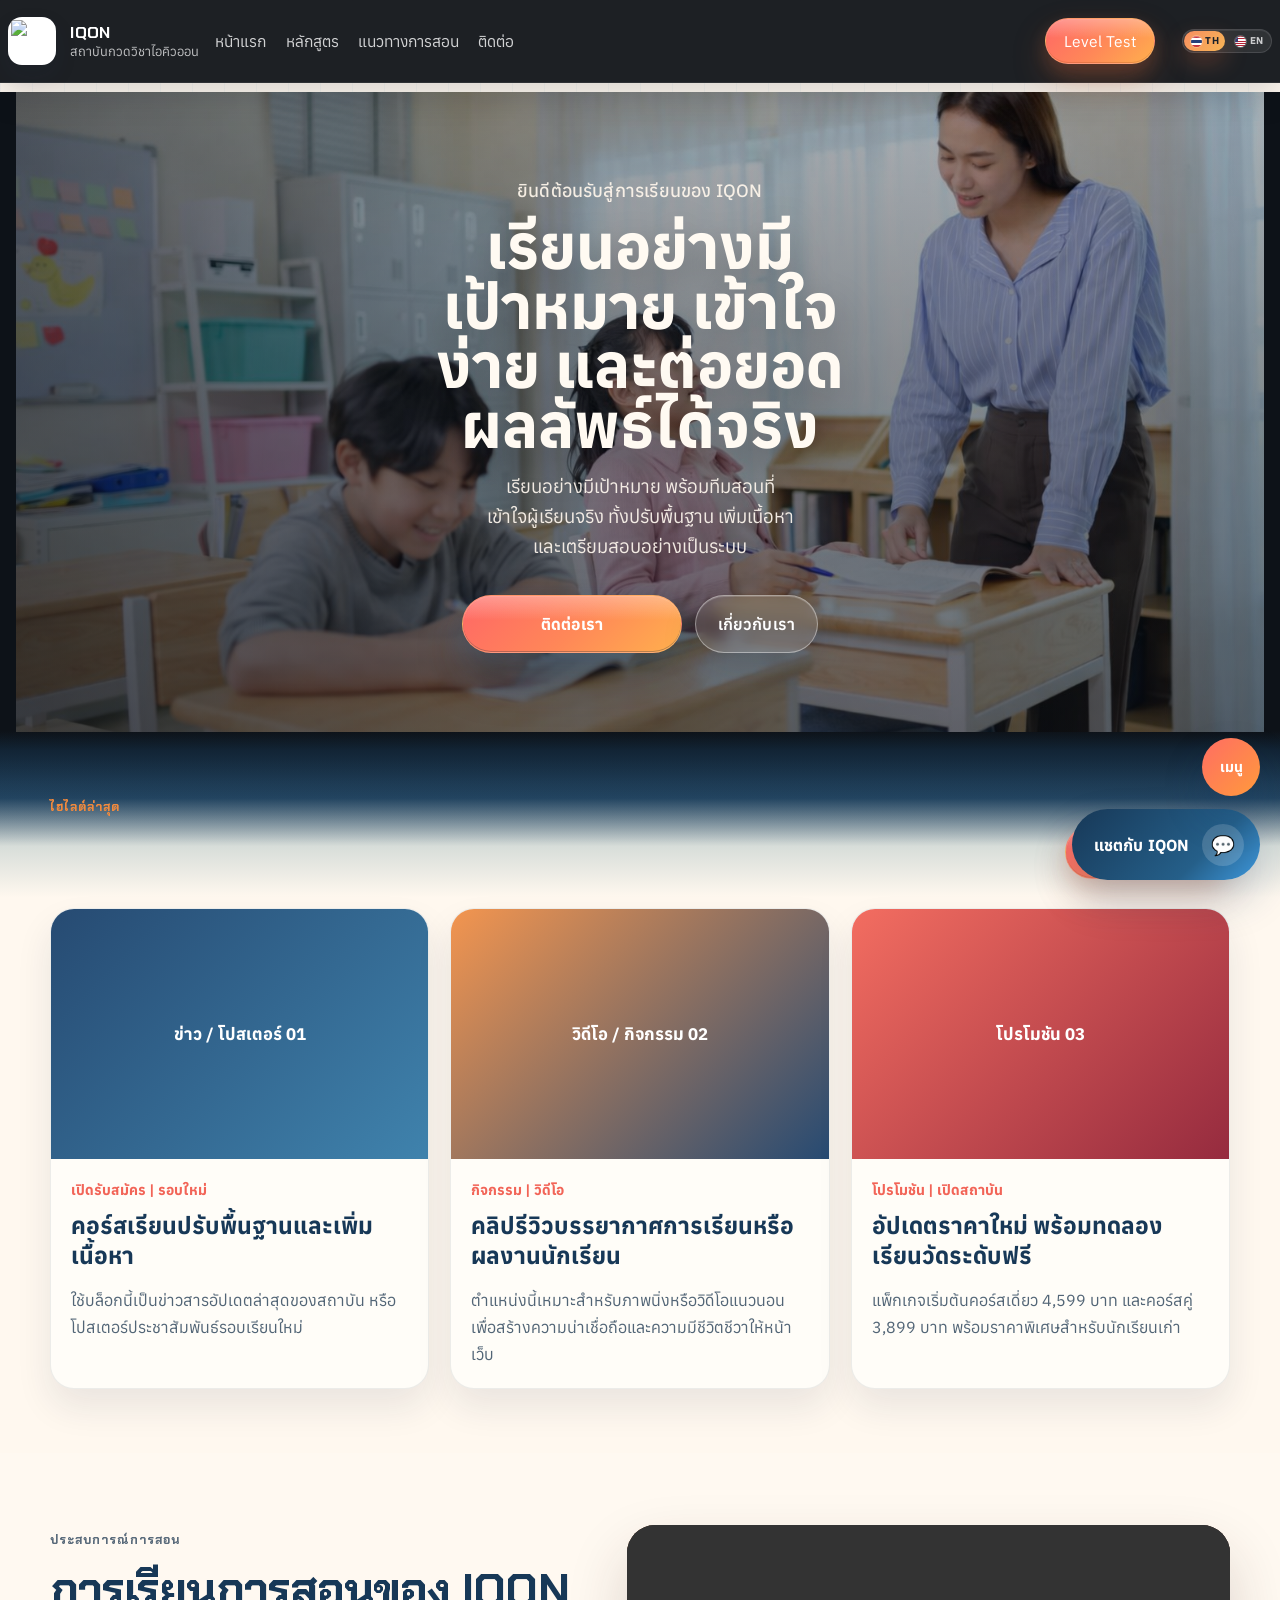
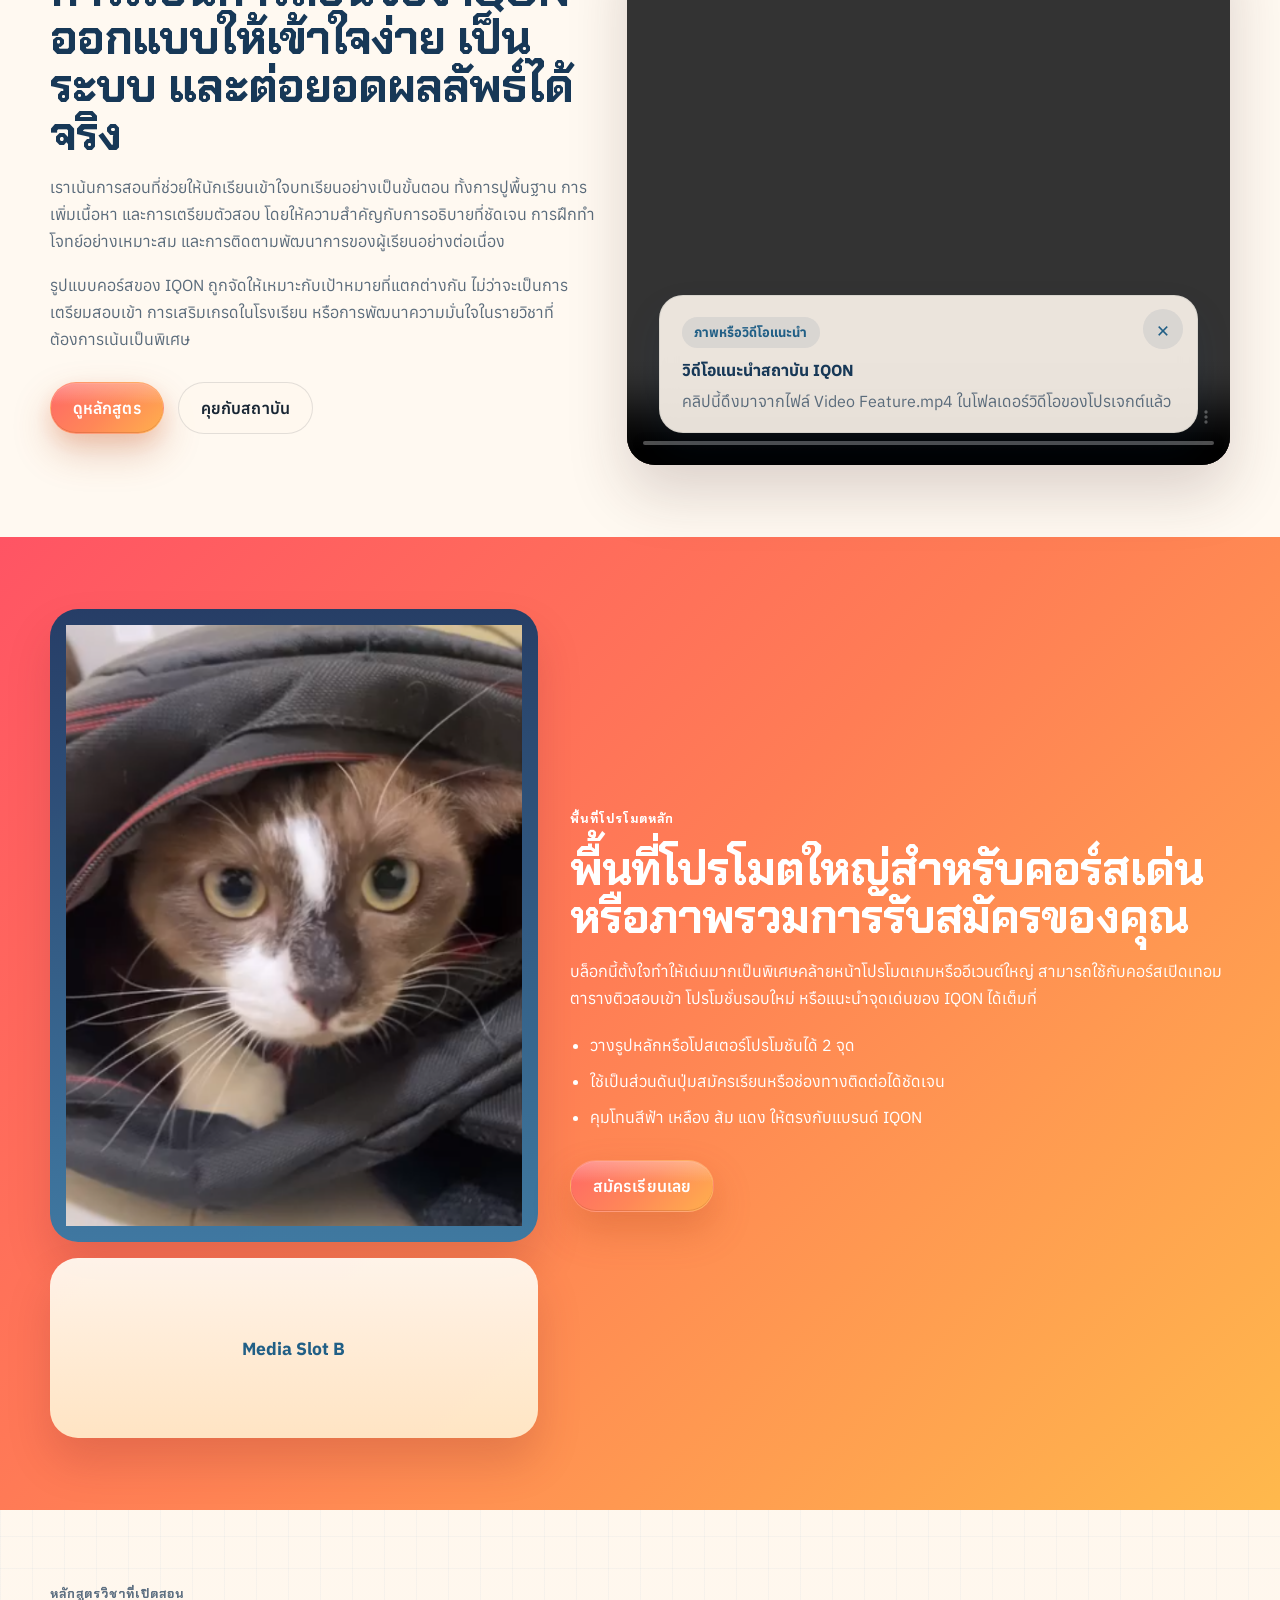
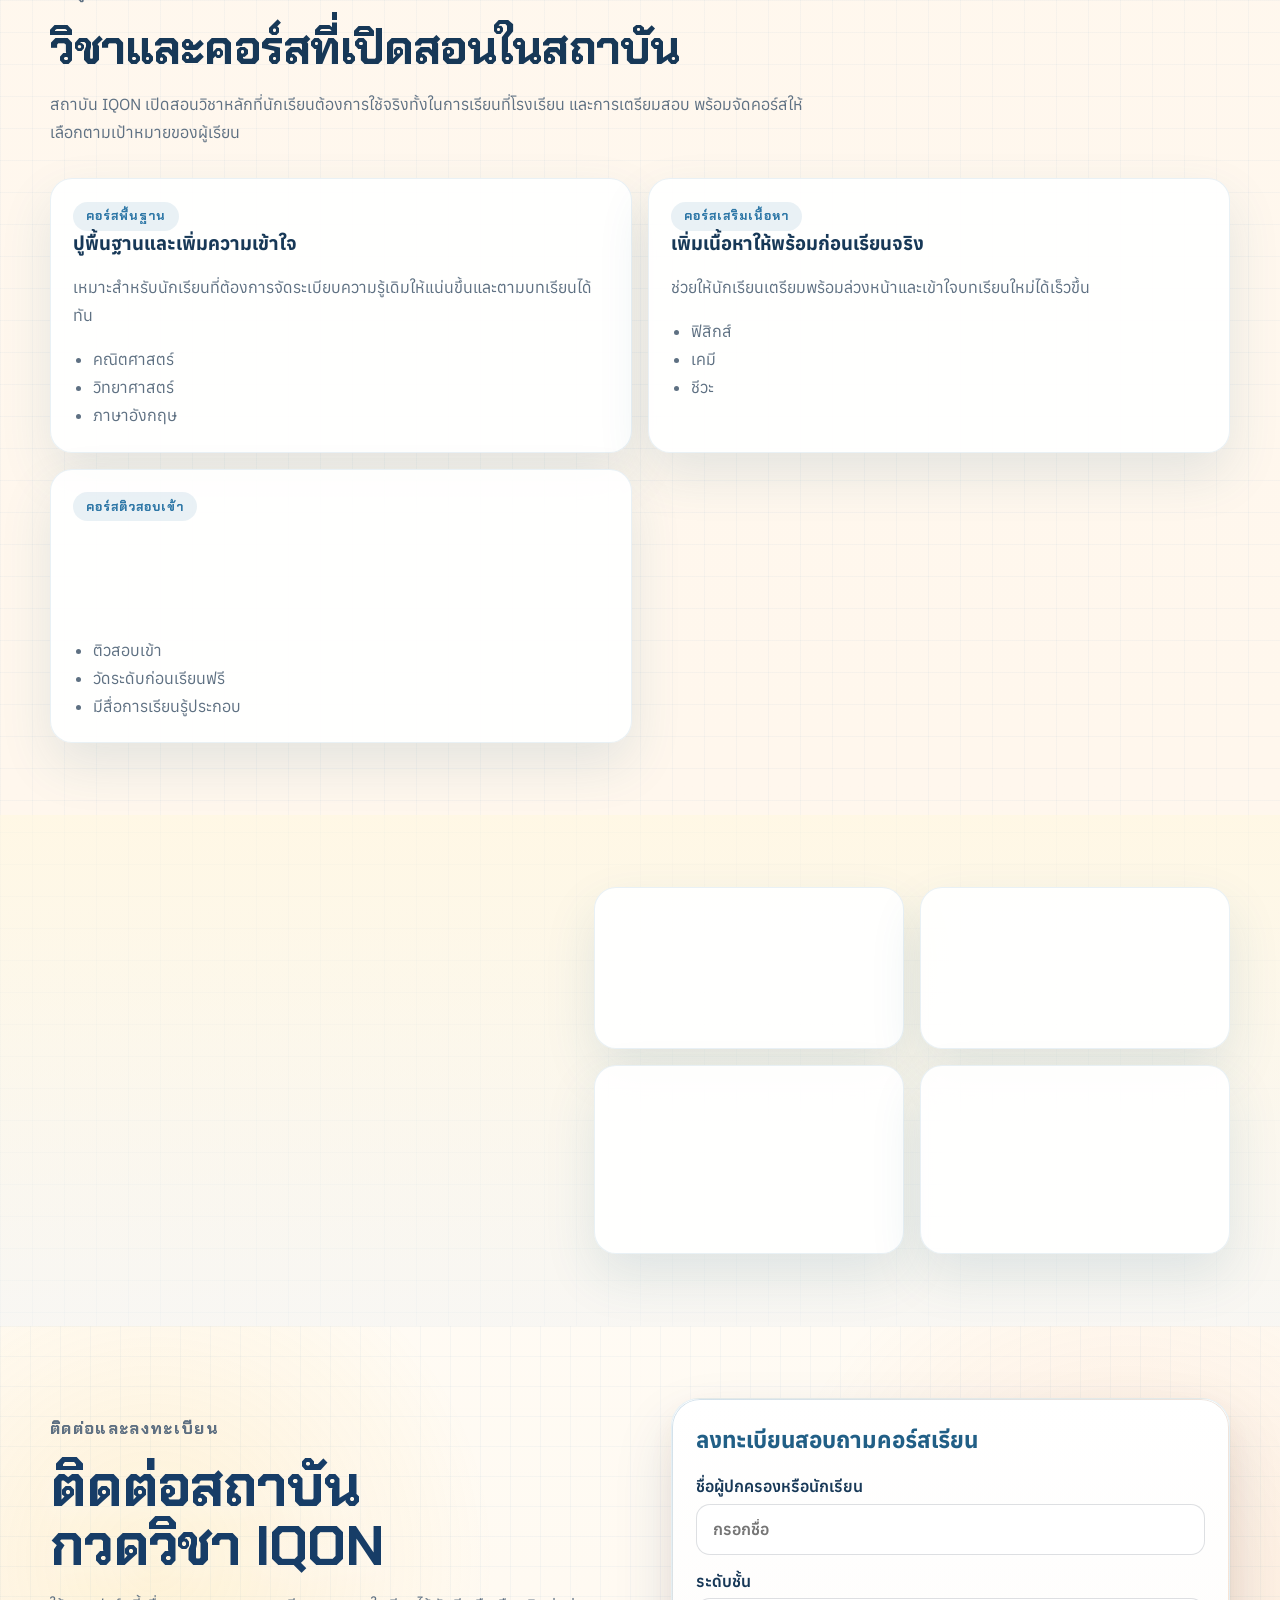
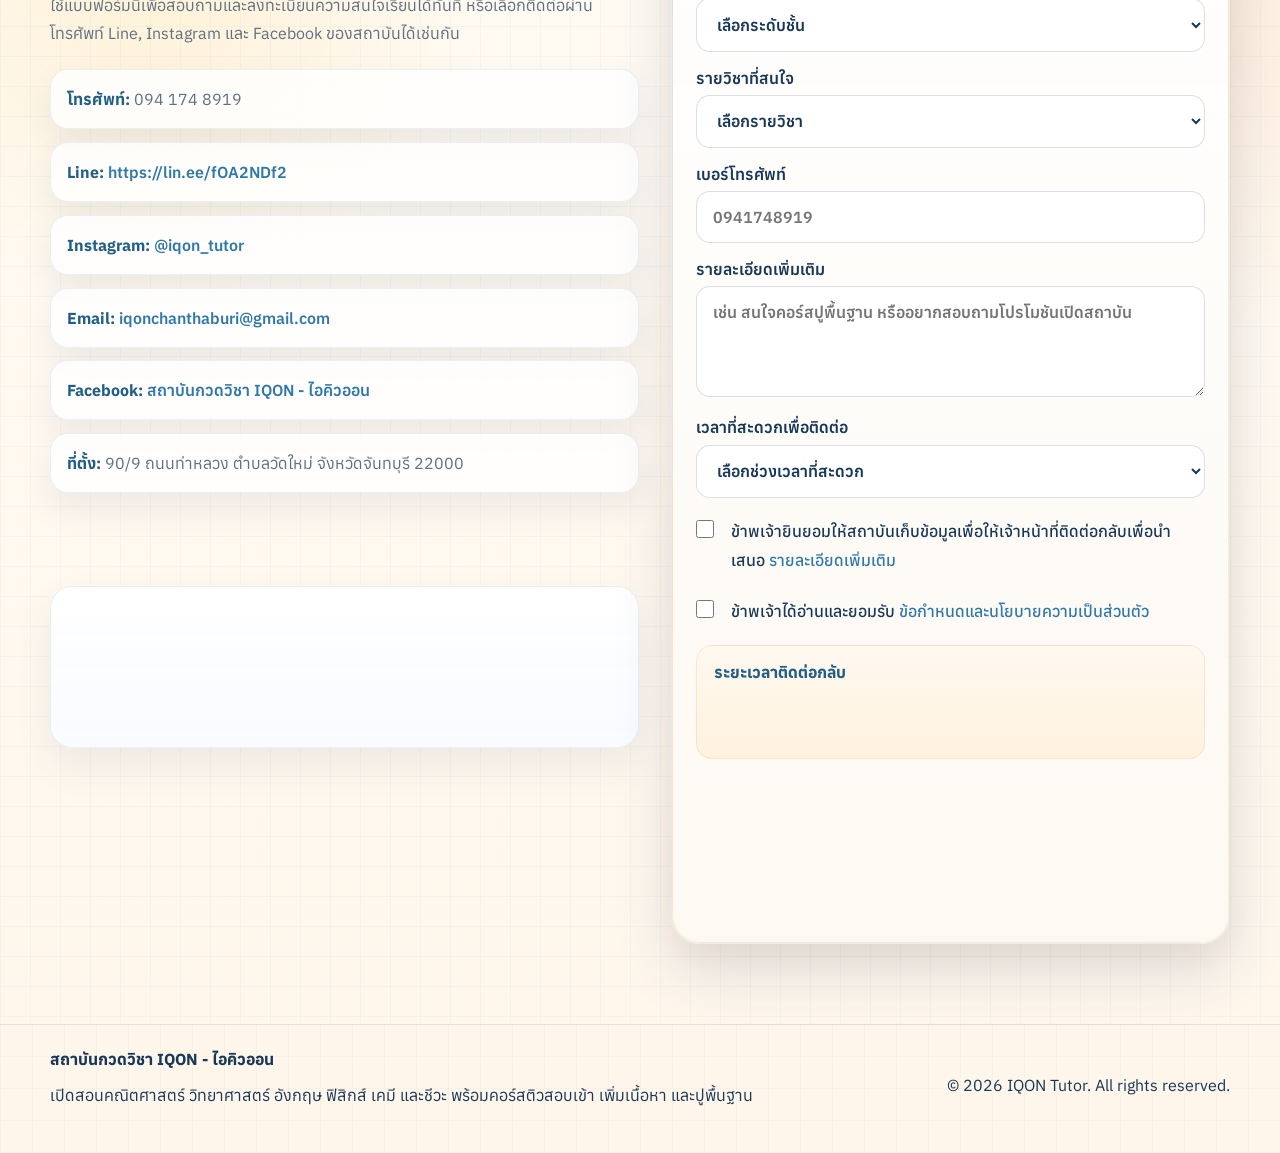
==== commit db918df7: "Add files via upload" ====
--- a/index.html
+++ b/index.html
@@ -87,7 +87,7 @@
     <div class="container nav-bar">
       <a class="brand" href="#top" aria-label="สถาบันกวดวิชา IQON - ไอคิวออน">
         <span class="brand-mark">
-          <img src="/image/icon.jpg" alt="โลโก้ IQON">
+          <img src="/image/icon.jpg?v=20260423" alt="โลโก้ IQON">
         </span>
         <span class="brand-text">
           <strong>IQON</strong>
--- a/styles.css
+++ b/styles.css
@@ -4514,6 +4514,725 @@
   padding-top: 0.35rem;
 }
 
+.subject-test-page {
+  position: relative;
+  overflow-x: hidden;
+  background:
+    radial-gradient(circle at 14% 18%, rgba(133, 211, 255, 0.34), transparent 0 18%),
+    radial-gradient(circle at 86% 16%, rgba(180, 231, 255, 0.34), transparent 0 20%),
+    radial-gradient(circle at 50% 78%, rgba(136, 197, 255, 0.16), transparent 0 28%),
+    linear-gradient(180deg, #eef9ff 0%, #dff1ff 48%, #d8efff 100%);
+}
+
+.subject-test-page::before,
+.subject-test-page::after {
+  content: "";
+  position: fixed;
+  inset: 0;
+  pointer-events: none;
+  z-index: 0;
+}
+
+.subject-test-page::before {
+  background:
+    linear-gradient(rgba(255, 255, 255, 0.28) 1px, transparent 1px),
+    linear-gradient(90deg, rgba(255, 255, 255, 0.24) 1px, transparent 1px);
+  background-size: 34px 34px;
+  opacity: 0.4;
+}
+
+.subject-test-page::after {
+  background:
+    radial-gradient(circle at 20% 26%, rgba(255, 255, 255, 0.66), transparent 0 10%),
+    radial-gradient(circle at 78% 74%, rgba(255, 255, 255, 0.52), transparent 0 11%);
+  opacity: 0.85;
+}
+
+.subject-test-intro,
+.subject-test-prep,
+.subject-test-result,
+.subject-test-page.subject-test-started .level-quiz-section-wrap {
+  position: relative;
+  z-index: 1;
+}
+
+.subject-test-intro-shell,
+.subject-test-prep-shell,
+.subject-test-result-shell {
+  position: relative;
+}
+
+.subject-test-intro-copy,
+.subject-test-prep-copy,
+.subject-test-result-card,
+.subject-test-page.subject-test-started .level-quiz-card {
+  position: relative;
+  padding: 1.7rem 1.8rem;
+  border-radius: 32px;
+  background:
+    linear-gradient(180deg, rgba(255, 255, 255, 0.82), rgba(241, 249, 255, 0.9)),
+    linear-gradient(135deg, rgba(150, 225, 255, 0.2), rgba(140, 176, 255, 0.08));
+  border: 1px solid rgba(103, 171, 227, 0.24);
+  box-shadow:
+    0 28px 65px rgba(72, 130, 176, 0.16),
+    inset 0 1px 0 rgba(255, 255, 255, 0.72);
+  backdrop-filter: blur(10px);
+}
+
+.subject-test-intro-copy::before,
+.subject-test-prep-copy::before,
+.subject-test-page.subject-test-started .level-quiz-card::before,
+.subject-test-result-card::before {
+  content: "";
+  position: absolute;
+  inset: 12px 12px auto;
+  height: 6px;
+  border-radius: 999px;
+  background: linear-gradient(90deg, rgba(72, 164, 255, 0.9), rgba(110, 228, 255, 0.9));
+  box-shadow: 0 0 24px rgba(89, 194, 255, 0.26);
+}
+
+.subject-test-intro-breadcrumb {
+  color: #4f79a0;
+  font-weight: 600;
+  letter-spacing: 0.01em;
+}
+
+.subject-test-intro-mark {
+  width: 84px;
+  height: 84px;
+  border-radius: 28px;
+  background:
+    radial-gradient(circle at 30% 30%, rgba(255, 255, 255, 0.96), rgba(232, 247, 255, 0.94) 60%, rgba(182, 225, 255, 0.9) 100%);
+  border: 1px solid rgba(90, 171, 227, 0.26);
+  box-shadow:
+    0 26px 48px rgba(79, 149, 196, 0.18),
+    0 0 0 10px rgba(255, 255, 255, 0.26);
+  color: #1f6795;
+}
+
+.subject-test-prep-mark {
+  width: 42px;
+  height: 42px;
+  border-radius: 14px;
+  background: linear-gradient(135deg, #47b8ff, #5d93ff);
+  box-shadow: 0 16px 30px rgba(76, 150, 255, 0.28);
+}
+
+.subject-test-intro-kicker,
+.subject-test-result-chip,
+.level-quiz-step-label {
+  background: linear-gradient(135deg, rgba(74, 178, 255, 0.16), rgba(155, 223, 255, 0.34));
+  color: #226897;
+  border: 1px solid rgba(88, 172, 233, 0.2);
+  box-shadow: inset 0 1px 0 rgba(255, 255, 255, 0.7);
+}
+
+.subject-test-intro-copy h1,
+.subject-test-prep-copy h2,
+.subject-test-result-card h1 {
+  color: #1b466f;
+  text-shadow: 0 1px 0 rgba(255, 255, 255, 0.5);
+}
+
+.subject-test-intro-copy p,
+.subject-test-result-copy {
+  color: #537492;
+}
+
+.subject-test-intro-rules {
+  gap: 0.8rem;
+  padding-left: 0;
+  list-style: none;
+}
+
+.subject-test-intro-rules li {
+  display: flex;
+  align-items: start;
+  gap: 0.75rem;
+  padding: 0.9rem 1rem;
+  border-radius: 20px;
+  background: rgba(255, 255, 255, 0.46);
+  border: 1px solid rgba(103, 171, 227, 0.18);
+  color: #31567b;
+  box-shadow: inset 0 1px 0 rgba(255, 255, 255, 0.5);
+}
+
+.subject-test-intro-rules li::before {
+  content: "";
+  flex: 0 0 12px;
+  width: 12px;
+  height: 12px;
+  margin-top: 0.45rem;
+  border-radius: 999px;
+  background: linear-gradient(135deg, #44b9ff, #6992ff);
+  box-shadow: 0 0 0 4px rgba(96, 193, 255, 0.14);
+}
+
+.subject-test-page .button-primary {
+  border-color: rgba(91, 207, 255, 0.38);
+  background:
+    linear-gradient(180deg, rgba(255, 255, 255, 0.28), rgba(255, 255, 255, 0) 42%),
+    linear-gradient(135deg, #3bc8ff 0%, #4e95ff 54%, #6f7fff 100%);
+  box-shadow:
+    0 18px 34px rgba(71, 149, 255, 0.24),
+    inset 0 1px 0 rgba(255, 255, 255, 0.36);
+}
+
+.subject-test-page .button-secondary {
+  background: rgba(255, 255, 255, 0.68);
+  border-color: rgba(96, 170, 227, 0.2);
+  color: #18486f;
+  box-shadow: 0 12px 24px rgba(79, 149, 196, 0.1);
+}
+
+.subject-test-page .button:hover {
+  transform: translateY(-3px) scale(1.01);
+}
+
+.subject-test-page.subject-test-started .level-quiz-card {
+  min-height: calc(100vh - 136px);
+  padding: 1.8rem;
+}
+
+.subject-test-page.subject-test-started .level-quiz-head {
+  padding-bottom: 0.55rem;
+}
+
+.subject-test-page.subject-test-started .level-quiz-head h2 {
+  color: #19466d;
+}
+
+.subject-test-page.subject-test-started .level-quiz-head-meta .level-quiz-chip {
+  border-color: rgba(88, 172, 233, 0.22);
+  background: rgba(255, 255, 255, 0.6);
+  color: #286e9e;
+}
+
+.subject-test-page.subject-test-started .level-quiz-question {
+  gap: 0.85rem;
+  padding: 1.15rem 1.15rem 1rem;
+  border-radius: 24px;
+  background: rgba(255, 255, 255, 0.56);
+  border: 1px solid rgba(107, 177, 230, 0.2);
+  box-shadow:
+    0 18px 38px rgba(97, 163, 209, 0.1),
+    inset 0 1px 0 rgba(255, 255, 255, 0.55);
+}
+
+.subject-test-page.subject-test-started .level-quiz-question legend {
+  color: #1f4d74;
+}
+
+.subject-test-page.subject-test-started .level-quiz-question label {
+  padding: 0.9rem 1rem;
+  border-radius: 18px;
+  background: rgba(234, 246, 255, 0.84);
+  border: 1px solid transparent;
+  color: #345777;
+  transition: transform 0.18s ease, box-shadow 0.18s ease, border-color 0.18s ease, background 0.18s ease;
+}
+
+.subject-test-page.subject-test-started .level-quiz-question label:hover {
+  transform: translateY(-1px);
+  border-color: rgba(93, 167, 231, 0.3);
+  background: rgba(245, 252, 255, 0.94);
+  box-shadow: 0 12px 22px rgba(96, 172, 219, 0.12);
+}
+
+.subject-test-page.subject-test-started .level-quiz-question label:has(input:checked) {
+  border-color: rgba(70, 171, 255, 0.44);
+  background: linear-gradient(135deg, rgba(206, 242, 255, 0.98), rgba(226, 234, 255, 0.98));
+  box-shadow:
+    0 0 0 4px rgba(107, 206, 255, 0.12),
+    0 14px 28px rgba(98, 167, 219, 0.16);
+  color: #18486f;
+}
+
+.subject-test-page.subject-test-started .level-quiz-question input[type="radio"] {
+  accent-color: #4b9dff;
+}
+
+.subject-test-page .level-quiz-result,
+.subject-test-page .subject-test-result-score {
+  color: #1f4d74;
+}
+
+.subject-test-page .subject-test-result-level {
+  background: linear-gradient(135deg, #43c6ff 0%, #4d97ff 52%, #7a79ff 100%);
+  box-shadow: 0 18px 34px rgba(92, 133, 255, 0.24);
+}
+
+/* Preply-like subject test redesign */
+.subject-test-page {
+  background:
+    radial-gradient(circle at top center, rgba(255, 218, 231, 0.22), transparent 0 18%),
+    linear-gradient(180deg, #ffffff 0%, #fbfcff 100%);
+}
+
+.subject-test-page::before,
+.subject-test-page::after {
+  display: none;
+}
+
+.subject-test-page .site-header {
+  background: rgba(255, 255, 255, 0.96);
+  border-bottom: 1px solid rgba(16, 24, 40, 0.08);
+  box-shadow: 0 10px 32px rgba(15, 23, 42, 0.05);
+  backdrop-filter: blur(14px);
+}
+
+.subject-test-page .brand-text strong {
+  color: #111827;
+}
+
+.subject-test-page .brand-text small,
+.subject-test-page .site-menu a {
+  color: #4b5563;
+}
+
+.subject-test-page .site-menu a:hover,
+.subject-test-page .site-menu a:focus-visible {
+  color: #111827;
+}
+
+.subject-test-page .menu-toggle {
+  border-color: rgba(17, 24, 39, 0.1);
+  color: #111827;
+  background: #fff;
+}
+
+.subject-test-page .nav-cta {
+  border: 1px solid rgba(17, 24, 39, 0.14);
+  background: #ffffff;
+  color: #111827 !important;
+  box-shadow: none;
+}
+
+.subject-test-page .nav-cta::before {
+  display: none;
+}
+
+.subject-test-page .nav-cta:hover {
+  background: #f9fafb;
+}
+
+.subject-test-intro,
+.subject-test-prep,
+.subject-test-result {
+  min-height: calc(100vh - 84px);
+  padding: 3.5rem 0 2.5rem;
+}
+
+.subject-test-page.subject-test-started .level-quiz-section-wrap {
+  padding-top: 2rem;
+}
+
+.subject-test-intro-shell,
+.subject-test-prep-shell,
+.subject-test-result-shell {
+  width: min(100%, 980px);
+}
+
+.subject-test-intro-shell {
+  justify-items: center;
+  text-align: center;
+}
+
+.subject-test-prep-shell,
+.subject-test-result-shell {
+  justify-items: center;
+}
+
+.subject-test-intro-mark,
+.subject-test-prep-mark {
+  width: 52px;
+  height: 52px;
+  border-radius: 16px;
+  background: #111827;
+  border: 0;
+  box-shadow: none;
+  color: #fff;
+  font-size: 1.35rem;
+}
+
+.subject-test-intro-breadcrumb {
+  color: #6b7280;
+  font-size: 0.95rem;
+  font-weight: 500;
+}
+
+.subject-test-intro-copy,
+.subject-test-prep-copy,
+.subject-test-result-card,
+.subject-test-page.subject-test-started .level-quiz-card {
+  width: min(100%, 760px);
+  padding: 0;
+  border-radius: 0;
+  background: transparent;
+  border: 0;
+  box-shadow: none;
+  backdrop-filter: none;
+}
+
+.subject-test-intro-copy::before,
+.subject-test-prep-copy::before,
+.subject-test-page.subject-test-started .level-quiz-card::before,
+.subject-test-result-card::before {
+  display: none;
+}
+
+.subject-test-intro-kicker,
+.subject-test-result-chip,
+.level-quiz-step-label {
+  background: transparent;
+  color: #6b7280;
+  border: 0;
+  box-shadow: none;
+  padding: 0;
+  min-height: auto;
+  border-radius: 0;
+  font-size: 0.92rem;
+  font-weight: 600;
+}
+
+.subject-test-intro-copy h1,
+.subject-test-prep-copy h2,
+.subject-test-result-card h1 {
+  color: #111827;
+  text-shadow: none;
+  font-size: clamp(2.4rem, 4.4vw, 4rem);
+  line-height: 1.08;
+}
+
+.subject-test-prep-copy h2 {
+  font-size: clamp(2rem, 4vw, 3.1rem);
+}
+
+.subject-test-intro-copy p,
+.subject-test-result-copy,
+.subject-test-result-score,
+.subject-test-prep-copy p {
+  color: #4b5563;
+  font-size: 1.05rem;
+  line-height: 1.75;
+}
+
+.subject-test-intro-rules {
+  width: min(100%, 620px);
+  margin: 0 auto;
+  padding-left: 0;
+  list-style: none;
+  text-align: left;
+}
+
+.subject-test-intro-rules li {
+  padding: 0;
+  background: transparent;
+  border: 0;
+  border-radius: 0;
+  box-shadow: none;
+  color: #374151;
+}
+
+.subject-test-intro-rules li::before {
+  width: 8px;
+  height: 8px;
+  margin-top: 0.6rem;
+  background: #0f4c81;
+  box-shadow: none;
+}
+
+.subject-test-intro-actions,
+.subject-test-result-actions {
+  justify-content: center;
+}
+
+.subject-test-page .button-primary {
+  border-color: #0f4c81;
+  background: #0f4c81;
+  color: #fff;
+  box-shadow: none;
+}
+
+.subject-test-page .button-primary::before {
+  display: none;
+}
+
+.subject-test-page .button-primary:hover {
+  background: #123f68;
+}
+
+.subject-test-page .button-secondary {
+  background: #ffffff;
+  border: 1px solid rgba(17, 24, 39, 0.14);
+  color: #111827;
+  box-shadow: none;
+}
+
+.subject-test-page .button-secondary:hover {
+  background: #f9fafb;
+}
+
+.subject-test-page .button:hover {
+  transform: translateY(-1px);
+}
+
+.subject-test-prep-copy,
+.subject-test-result-card {
+  justify-items: center;
+  text-align: center;
+}
+
+.subject-test-page.subject-test-started .level-quiz-shell {
+  max-width: 860px;
+}
+
+.subject-test-page.subject-test-started .level-quiz-card {
+  min-height: auto;
+  padding: 2rem 0 1rem;
+}
+
+.subject-test-page.subject-test-started .level-quiz-head {
+  align-items: start;
+  padding-bottom: 1rem;
+  border-bottom: 1px solid rgba(17, 24, 39, 0.08);
+}
+
+.subject-test-page.subject-test-started .level-quiz-head h2 {
+  color: #111827;
+}
+
+.subject-test-page.subject-test-started .level-quiz-head-meta .level-quiz-chip {
+  background: #f3f4f6;
+  border: 1px solid rgba(17, 24, 39, 0.06);
+  color: #374151;
+  box-shadow: none;
+}
+
+.subject-test-page.subject-test-started .level-quiz-question {
+  gap: 0.7rem;
+  padding: 1.4rem;
+  border-radius: 18px;
+  background: #ffffff;
+  border: 1px solid rgba(17, 24, 39, 0.08);
+  box-shadow: none;
+}
+
+.subject-test-page.subject-test-started .level-quiz-question + .level-quiz-question {
+  margin-top: 1rem;
+}
+
+.subject-test-page.subject-test-started .level-quiz-question legend {
+  color: #111827;
+  font-size: 1.02rem;
+}
+
+.subject-test-page.subject-test-started .level-quiz-question label {
+  padding: 0.95rem 1rem;
+  border-radius: 14px;
+  background: #ffffff;
+  border: 1px solid rgba(17, 24, 39, 0.08);
+  color: #374151;
+  transition: border-color 0.18s ease, background 0.18s ease, box-shadow 0.18s ease;
+}
+
+.subject-test-page.subject-test-started .level-quiz-question label:hover {
+  transform: none;
+  background: #fafafa;
+  border-color: rgba(17, 24, 39, 0.16);
+  box-shadow: none;
+}
+
+.subject-test-page.subject-test-started .level-quiz-question label:has(input:checked) {
+  border-color: rgba(15, 76, 129, 0.28);
+  background: rgba(236, 245, 252, 0.96);
+  box-shadow: inset 0 0 0 1px rgba(15, 76, 129, 0.12);
+  color: #111827;
+}
+
+.subject-test-page.subject-test-started .level-quiz-question input[type="radio"] {
+  accent-color: #0f4c81;
+}
+
+.subject-test-page .level-quiz-result,
+.subject-test-page .subject-test-result-score {
+  color: #111827;
+}
+
+.subject-test-page .subject-test-result-level {
+  background: #111827;
+  color: #fff;
+  box-shadow: none;
+}
+
+@media (max-width: 768px) {
+  .subject-test-page .site-header {
+    background: #fff;
+  }
+
+  .subject-test-intro,
+  .subject-test-prep,
+  .subject-test-result {
+    min-height: calc(100svh - 74px);
+    padding: 2rem 0 1.5rem;
+  }
+
+  .subject-test-intro-shell {
+    text-align: left;
+    justify-items: stretch;
+  }
+
+  .subject-test-intro-rules {
+    width: 100%;
+    margin: 0;
+  }
+
+  .subject-test-intro-actions,
+  .subject-test-result-actions {
+    justify-content: stretch;
+  }
+
+  .subject-test-page.subject-test-started .level-quiz-card {
+    padding-top: 1.2rem;
+  }
+
+  .subject-test-page.subject-test-started .level-quiz-question {
+    padding: 1rem;
+  }
+}
+
+/* Preply-like directory page */
+.level-test-page:not(.subject-test-page) {
+  background:
+    radial-gradient(circle at top center, rgba(255, 230, 240, 0.22), transparent 0 18%),
+    linear-gradient(180deg, #ffffff 0%, #fbfcff 100%);
+}
+
+.level-test-page:not(.subject-test-page) .site-header {
+  background: rgba(255, 255, 255, 0.96);
+  border-bottom: 1px solid rgba(16, 24, 40, 0.08);
+  box-shadow: 0 10px 32px rgba(15, 23, 42, 0.05);
+  backdrop-filter: blur(14px);
+}
+
+.level-test-page:not(.subject-test-page) .brand-text strong {
+  color: #111827;
+}
+
+.level-test-page:not(.subject-test-page) .brand-text small,
+.level-test-page:not(.subject-test-page) .site-menu a {
+  color: #4b5563;
+}
+
+.level-test-page:not(.subject-test-page) .site-menu a:hover,
+.level-test-page:not(.subject-test-page) .site-menu a:focus-visible {
+  color: #111827;
+}
+
+.level-test-page:not(.subject-test-page) .nav-cta {
+  border: 1px solid rgba(17, 24, 39, 0.14);
+  background: #ffffff;
+  color: #111827 !important;
+  box-shadow: none;
+}
+
+.level-test-page:not(.subject-test-page) .nav-cta::before {
+  display: none;
+}
+
+.level-test-page:not(.subject-test-page) .nav-cta:hover {
+  background: #f9fafb;
+}
+
+.level-test-page:not(.subject-test-page) .level-test-hero {
+  padding: 4.5rem 0 2.5rem;
+}
+
+.level-test-page:not(.subject-test-page) .level-test-hero-copy,
+.level-test-page:not(.subject-test-page) .level-test-summary-card,
+.level-test-page:not(.subject-test-page) .level-test-card,
+.level-test-page:not(.subject-test-page) .level-test-cta-box {
+  background: #ffffff;
+  border: 1px solid rgba(17, 24, 39, 0.08);
+  box-shadow: none;
+}
+
+.level-test-page:not(.subject-test-page) .level-test-hero-copy,
+.level-test-page:not(.subject-test-page) .level-test-summary-card,
+.level-test-page:not(.subject-test-page) .level-test-cta-box {
+  border-radius: 28px;
+  padding: 1.7rem;
+}
+
+.level-test-page:not(.subject-test-page) .level-test-hero-copy h1,
+.level-test-page:not(.subject-test-page) .level-test-summary-card h2,
+.level-test-page:not(.subject-test-page) .level-test-cta-box h2,
+.level-test-page:not(.subject-test-page) .level-test-card h3 {
+  color: #111827;
+}
+
+.level-test-page:not(.subject-test-page) .level-test-hero-text,
+.level-test-page:not(.subject-test-page) .level-test-summary-card p,
+.level-test-page:not(.subject-test-page) .level-test-card p,
+.level-test-page:not(.subject-test-page) .level-test-cta-box p,
+.level-test-page:not(.subject-test-page) .section-heading p {
+  color: #4b5563;
+}
+
+.level-test-page:not(.subject-test-page) .level-test-card-badge,
+.level-test-page:not(.subject-test-page) .level-test-summary-tag {
+  background: transparent;
+  border: 0;
+  padding: 0;
+  min-height: auto;
+  color: #6b7280;
+  box-shadow: none;
+}
+
+.level-test-page:not(.subject-test-page) .level-test-card {
+  gap: 1rem;
+  border-radius: 20px;
+}
+
+.level-test-page:not(.subject-test-page) .level-test-card:hover {
+  transform: translateY(-2px);
+  border-color: rgba(17, 24, 39, 0.14);
+  box-shadow: 0 12px 28px rgba(15, 23, 42, 0.05);
+}
+
+.level-test-page:not(.subject-test-page) .button-primary {
+  border-color: #0f4c81;
+  background: #0f4c81;
+  color: #fff;
+  box-shadow: none;
+}
+
+.level-test-page:not(.subject-test-page) .button-primary::before {
+  display: none;
+}
+
+.level-test-page:not(.subject-test-page) .button-primary:hover {
+  background: #123f68;
+}
+
+.level-test-page:not(.subject-test-page) .button-secondary {
+  background: #ffffff;
+  border: 1px solid rgba(17, 24, 39, 0.14);
+  color: #111827;
+  box-shadow: none;
+}
+
+.level-test-page:not(.subject-test-page) .button-secondary:hover {
+  background: #f9fafb;
+}
+
+@media (max-width: 768px) {
+  .level-test-page:not(.subject-test-page) .site-header {
+    background: #fff;
+  }
+}
+
 @media (max-width: 768px) {
   .subject-test-intro {
     min-height: calc(100svh - 80px);
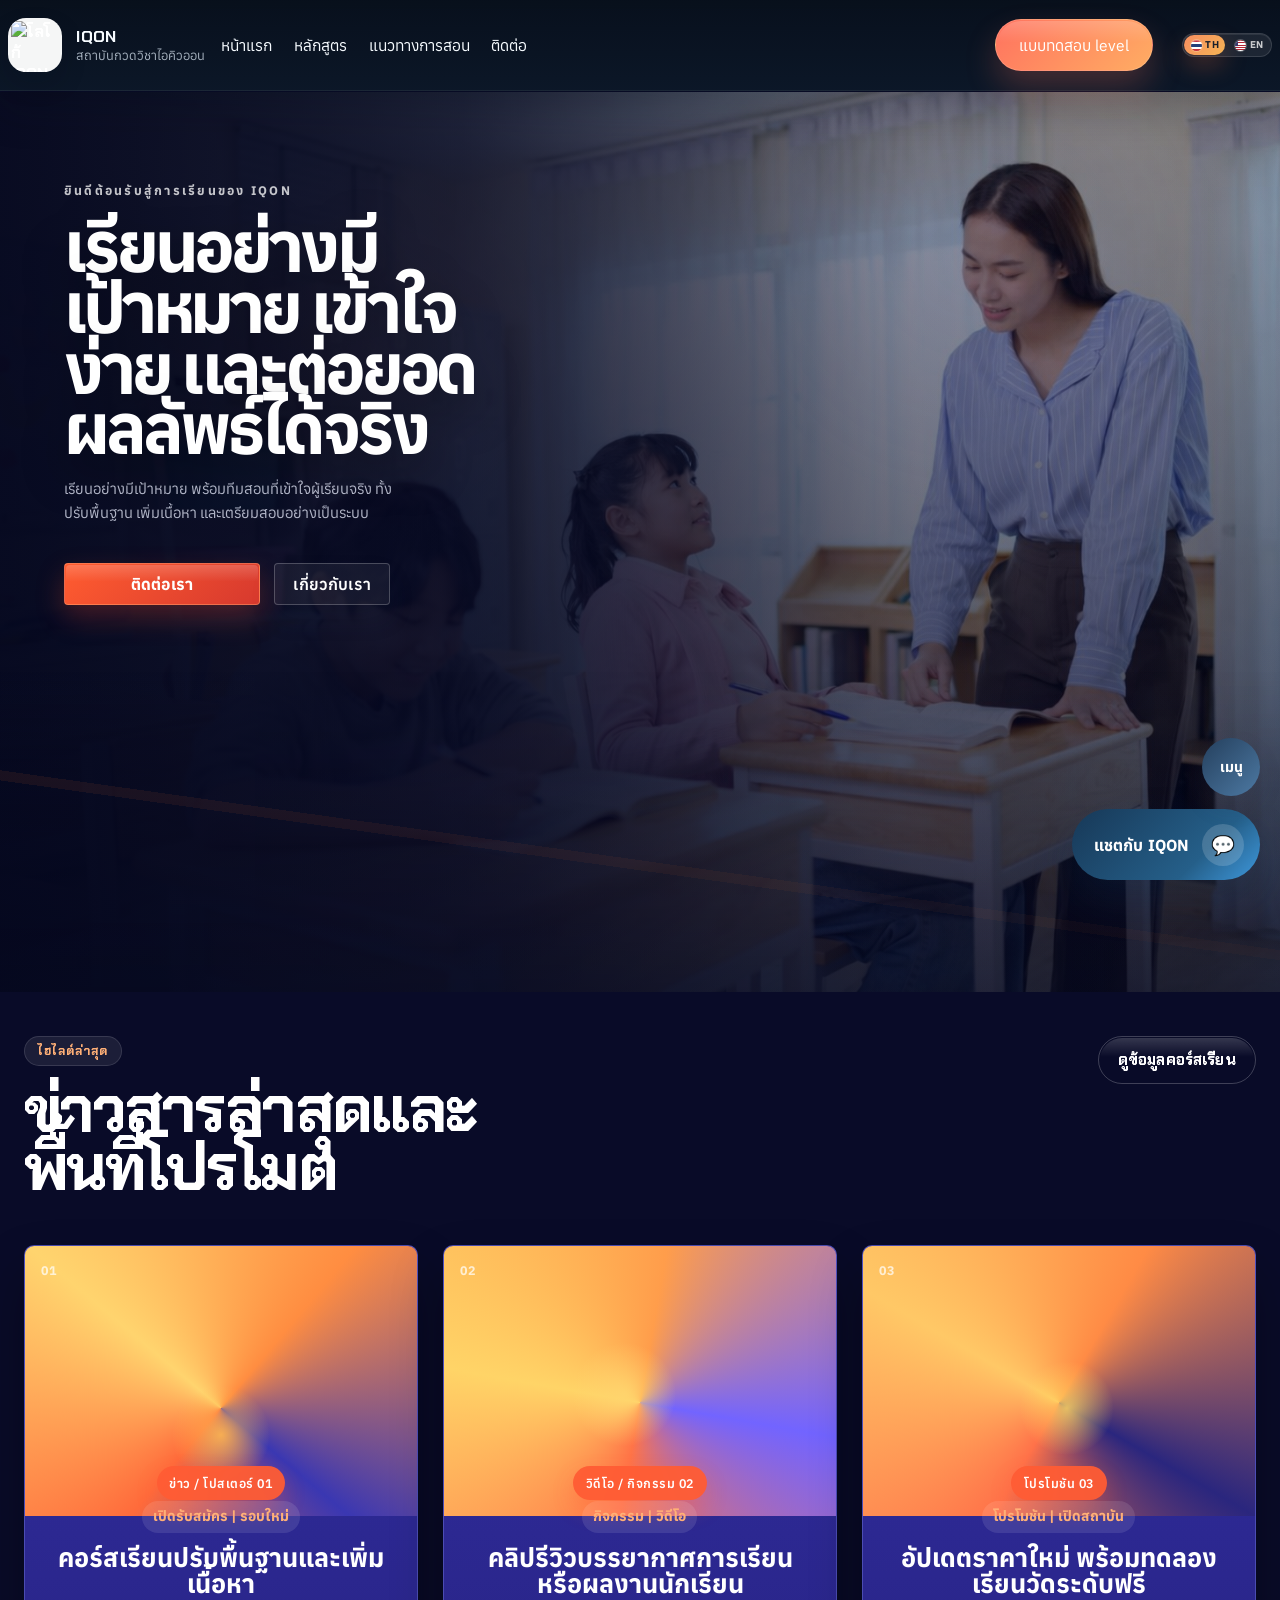
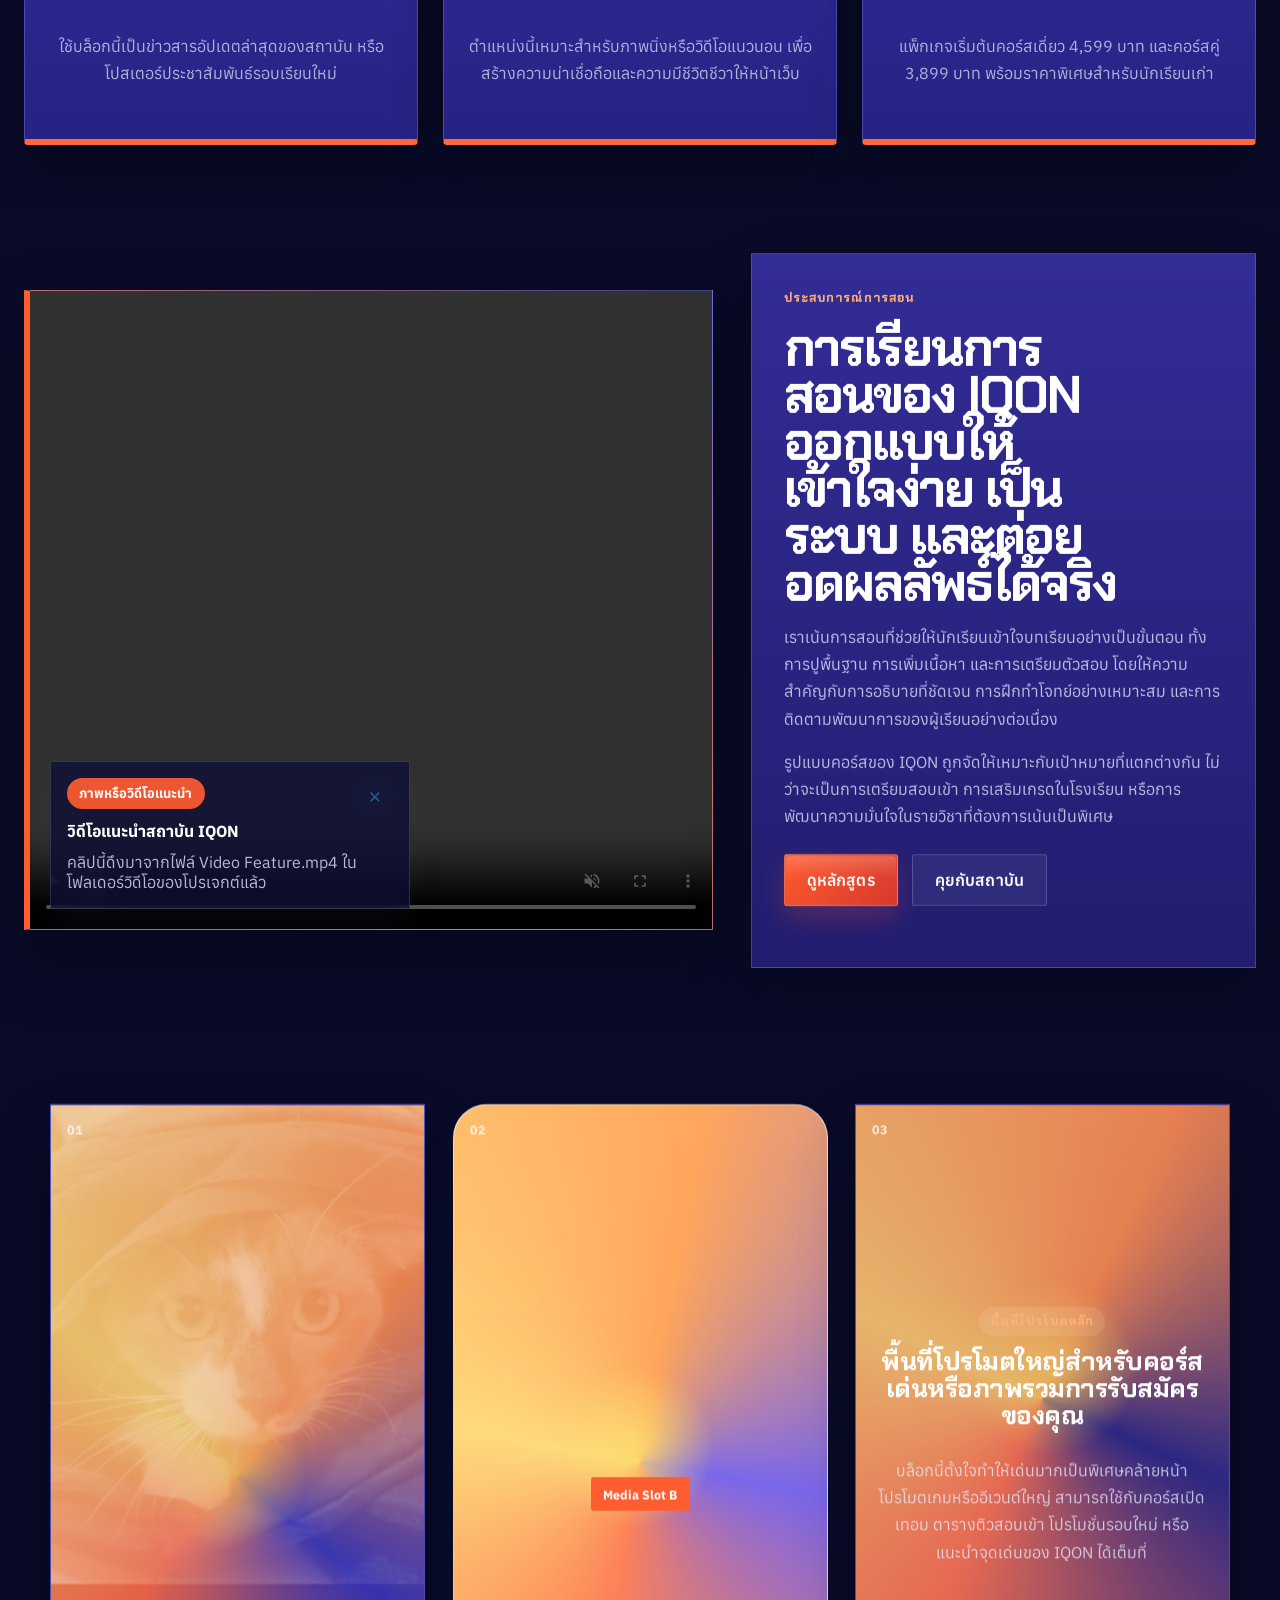
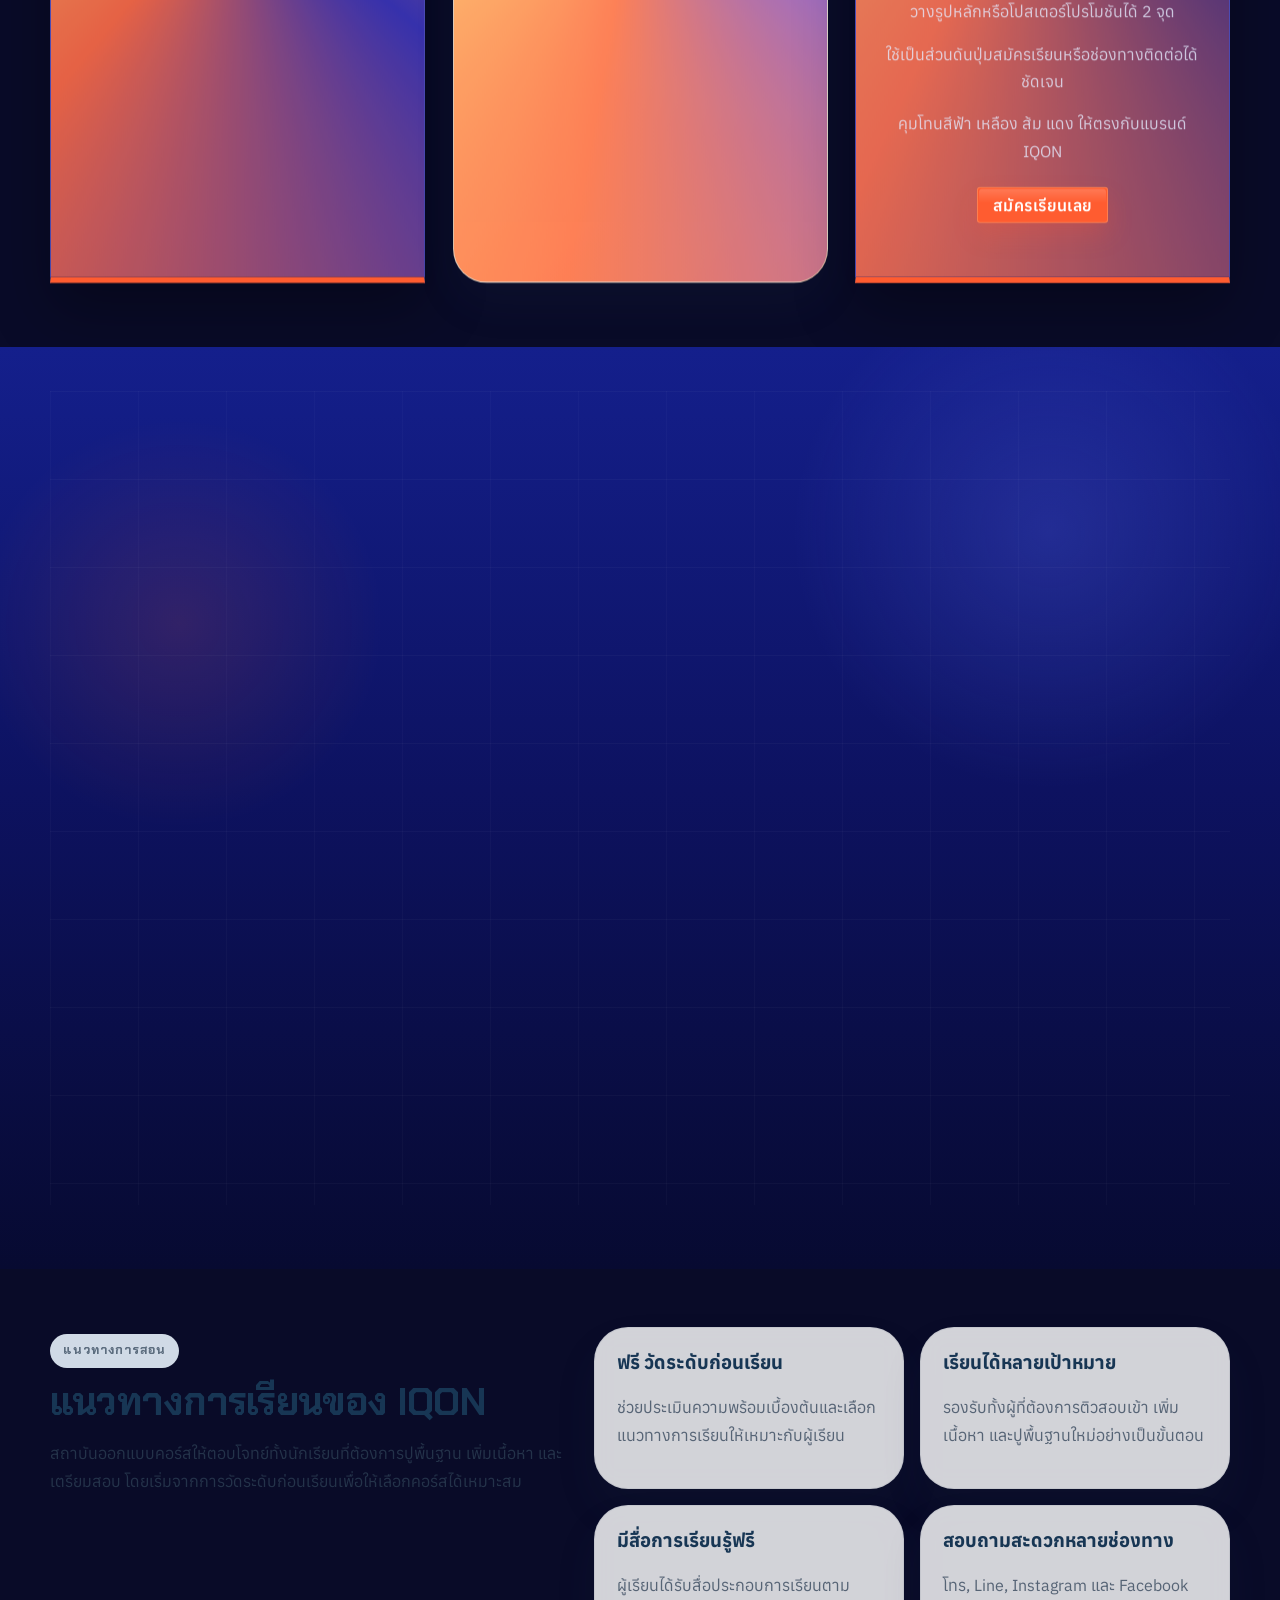
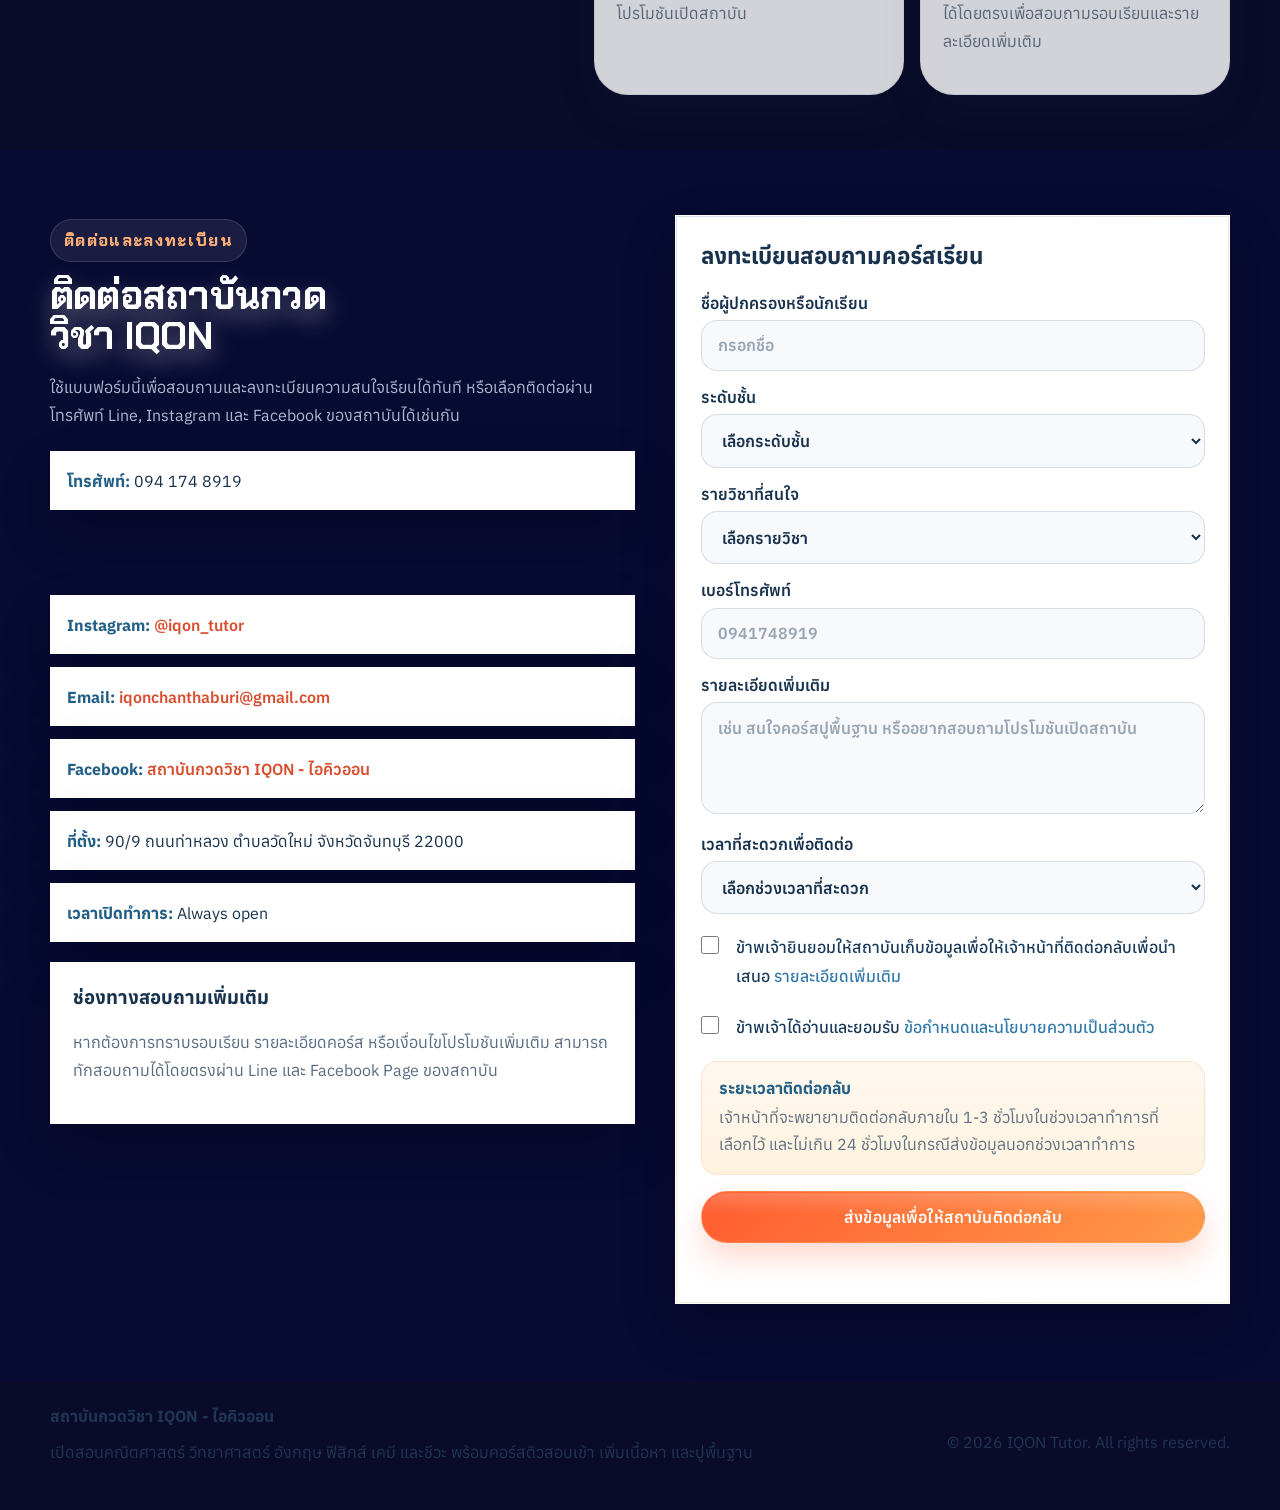
==== commit 718f33ee: "Add files via upload" ====
--- a/index.html
+++ b/index.html
@@ -1,4 +1,4 @@
-<!DOCTYPE html>
+﻿<!DOCTYPE html>
 <html lang="th">
 <head>
   <meta charset="UTF-8">
@@ -82,12 +82,12 @@
     }
   </script>
 </head>
-<body>
+<body class="home-page">
   <header class="site-header">
     <div class="container nav-bar">
       <a class="brand" href="#top" aria-label="สถาบันกวดวิชา IQON - ไอคิวออน">
         <span class="brand-mark">
-          <img src="/image/icon.jpg?v=20260423" alt="โลโก้ IQON">
+          <img src="image/icon.jpg?v=20260423" alt="โลโก้ IQON">
         </span>
         <span class="brand-text">
           <strong>IQON</strong>
@@ -122,7 +122,7 @@
             <span class="lang-code">EN</span>
           </button>
         </div>
-        <a class="nav-cta" href="/level-test.html" data-i18n="book_consultation">Level Test</a>
+        <a class="nav-cta" href="/level-test.html" data-i18n="book_consultation">แบบทดสอบ level</a>
       </nav>
     </div>
   </header>
@@ -143,7 +143,7 @@
                   </p>
                   <div class="hero-actions hero-home-actions">
                     <a class="button button-primary hero-image-button" href="#contact" data-i18n="hero_cta_contact">ติดต่อเรา</a>
-                    <a class="button button-secondary hero-secondary-button" href="#approach" data-i18n="hero_cta_about">เกี่ยวกับเรา</a>
+                    <a class="button button-secondary hero-secondary-button" href="/about.html" target="_blank" rel="noreferrer" data-i18n="hero_cta_about">เกี่ยวกับเรา</a>
                   </div>
                 </div>
               </div>
@@ -468,13 +468,6 @@
             <p>เจ้าหน้าที่จะพยายามติดต่อกลับภายใน 1-3 ชั่วโมงในช่วงเวลาทำการที่เลือกไว้ และไม่เกิน 24 ชั่วโมงในกรณีส่งข้อมูลนอกช่วงเวลาทำการ</p>
           </div>
           <button class="button button-primary wide" type="submit">ส่งข้อมูลเพื่อให้สถาบันติดต่อกลับ</button>
-          <p class="form-note">
-            ข้อมูลจะถูกส่งเข้าสู่ระบบ และสามารถใช้สำหรับติดตามการติดต่อกลับจากสถาบันได้
-            หากต้องการสอบถามทันทีสามารถติดต่อผ่าน
-            <a class="inline-link" href="https://www.facebook.com/profile.php?id=61578446523794&locale=th_TH" target="_blank" rel="noreferrer">Facebook</a>
-            หรือ
-            <a class="inline-link" href="https://lin.ee/fOA2NDf2" target="_blank" rel="noreferrer">Line</a>
-          </p>
           <p class="form-status" id="form-status" aria-live="polite"></p>
         </form>
       </div>
@@ -557,3 +550,4 @@
   <script src="script.js"></script>
 </body>
 </html>
+
--- a/styles.css
+++ b/styles.css
@@ -27,6 +27,492 @@
   --font-display: "Chakra Petch", "Anuphan", "Segoe UI", sans-serif;
 }
 
+.home-page {
+  background:
+    radial-gradient(circle at top left, rgba(255, 218, 222, 0.55), transparent 18%),
+    radial-gradient(circle at top right, rgba(220, 234, 248, 0.72), transparent 24%),
+    linear-gradient(180deg, #fffdf9 0%, #fffaf3 26%, #f7f5ef 100%);
+}
+
+.home-page .site-header {
+  background: rgba(255, 251, 245, 0.82);
+  border-bottom: 1px solid rgba(26, 44, 68, 0.08);
+  box-shadow: 0 14px 32px rgba(26, 44, 68, 0.08);
+  backdrop-filter: blur(18px);
+}
+
+.home-page .brand-text strong,
+.home-page .site-menu a:not(.nav-cta) {
+  color: #223a56;
+}
+
+.home-page .brand-text small {
+  color: rgba(34, 58, 86, 0.72);
+}
+
+.home-page .hero-cinematic-shell {
+  background: transparent;
+  min-height: auto;
+  padding: 7.25rem 0 3.4rem;
+}
+
+.home-page .hero-shell-container {
+  width: min(calc(100% - 2.6rem), 1380px);
+  max-width: var(--container);
+}
+
+.home-page .hero-stage {
+  display: block;
+}
+
+.home-page .hero-stage-media {
+  position: relative;
+}
+
+.home-page .hero-screen-frame {
+  min-height: 720px;
+  border-radius: 44px;
+  overflow: hidden;
+  border: 1px solid rgba(34, 58, 86, 0.08);
+  box-shadow: 0 28px 60px rgba(64, 83, 103, 0.14);
+  background:
+    linear-gradient(180deg, rgba(255, 255, 255, 0.12), rgba(255, 255, 255, 0)),
+    url("background.jpg") center center / cover no-repeat;
+}
+
+.home-page .hero-screen-frame::before {
+  content: "";
+  position: absolute;
+  inset: 0;
+  background:
+    radial-gradient(circle at 12% 22%, rgba(252, 228, 231, 0.8), transparent 18%),
+    radial-gradient(circle at 88% 18%, rgba(214, 230, 246, 0.72), transparent 18%);
+  pointer-events: none;
+}
+
+.home-page .hero-screen-overlay {
+  background:
+    linear-gradient(90deg, rgba(255, 251, 245, 0.92) 0%, rgba(255, 251, 245, 0.78) 34%, rgba(255, 251, 245, 0.14) 64%, rgba(255, 251, 245, 0.04) 100%),
+    linear-gradient(180deg, rgba(255, 251, 245, 0.06) 0%, rgba(255, 251, 245, 0.1) 100%);
+}
+
+.home-page .hero-screen-content-home {
+  align-items: flex-start;
+  justify-content: center;
+  text-align: left;
+  width: min(calc(100% - 5rem), 620px);
+  margin: 0;
+  padding: 4rem 0 4rem 4rem;
+  gap: 1.1rem;
+}
+
+.home-page .hero-screen-kicker {
+  color: #c76b5f;
+  font-size: 0.86rem;
+  font-weight: 700;
+  letter-spacing: 0.16em;
+  text-transform: uppercase;
+}
+
+.home-page .hero-screen-content-home h1 {
+  max-width: 9.6ch;
+  color: #173654;
+  font-size: clamp(3.35rem, 6vw, 6.2rem);
+  line-height: 0.94;
+  text-shadow: none;
+}
+
+.home-page .hero-screen-subtitle {
+  max-width: 40ch;
+  color: rgba(38, 59, 82, 0.76);
+  font-size: 1.04rem;
+  text-shadow: none;
+}
+
+.home-page .hero-home-actions {
+  justify-content: flex-start;
+  margin-top: 1.45rem;
+}
+
+.home-page .hero-image-button {
+  min-width: 196px;
+  box-shadow: 0 20px 34px rgba(240, 127, 81, 0.16);
+}
+
+.home-page .hero-secondary-button {
+  background: rgba(255, 255, 255, 0.72);
+  border-color: rgba(34, 58, 86, 0.12);
+  color: #26496e;
+  box-shadow: 0 12px 24px rgba(50, 71, 97, 0.08);
+}
+
+.home-page .hero-secondary-button:hover,
+.home-page .hero-secondary-button:focus-visible {
+  background: rgba(255, 255, 255, 0.92);
+  color: #173654;
+}
+
+.home-page .news-hub-section,
+.home-page .story-split-section,
+.home-page .promo-banner-section,
+.home-page .section:not(.contact-section):not(.section-alt) {
+  background: transparent;
+}
+
+.home-page .news-hub-section {
+  padding-top: 1.25rem;
+  padding-bottom: 2.8rem;
+}
+
+.home-page .news-hub-section::before {
+  display: none;
+}
+
+.home-page .news-hub-header h2,
+.home-page .story-copy h2,
+.home-page .promo-copy h2,
+.home-page .section-heading h2,
+.home-page .contact-copy h2 {
+  color: #173654;
+}
+
+.home-page .news-hub-header p,
+.home-page .section-heading p,
+.home-page .story-copy p,
+.home-page .promo-copy p,
+.home-page .contact-copy p,
+.home-page .contact-details p,
+.home-page .contact-box p {
+  color: rgba(47, 66, 87, 0.72);
+}
+
+.home-page .news-card-grid {
+  grid-template-columns: 1.08fr 0.92fr 0.92fr;
+  gap: 1.4rem;
+}
+
+.home-page .news-card {
+  border-radius: 30px;
+  background: rgba(255, 255, 255, 0.76);
+  border: 1px solid rgba(34, 58, 86, 0.08);
+  box-shadow: 0 20px 42px rgba(66, 82, 102, 0.1);
+  backdrop-filter: blur(10px);
+}
+
+.home-page .news-card:first-child {
+  transform: translateY(-0.35rem);
+}
+
+.home-page .news-card:nth-child(2) {
+  transform: translateY(1rem);
+}
+
+.home-page .news-card:nth-child(3) {
+  transform: translateY(2.2rem);
+}
+
+.home-page .news-card-media {
+  min-height: 300px;
+}
+
+.home-page .news-card-media-blue {
+  background:
+    radial-gradient(circle at 18% 18%, rgba(255, 233, 236, 0.22), transparent 12%),
+    linear-gradient(135deg, #224c7a, #537ca3 55%, #efc6c8 100%);
+}
+
+.home-page .news-card-media-video {
+  background:
+    radial-gradient(circle at 78% 18%, rgba(255, 255, 255, 0.18), transparent 14%),
+    linear-gradient(135deg, #f2e8dd, #d6e3ef 58%, #9ab6d1 100%);
+  color: #173654;
+}
+
+.home-page .news-card-media-red {
+  background:
+    radial-gradient(circle at 24% 20%, rgba(255, 241, 223, 0.24), transparent 14%),
+    linear-gradient(135deg, #d38772, #f3b39f 52%, #f7dfd0 100%);
+}
+
+.home-page .news-card-body {
+  padding: 1.35rem 1.35rem 1.5rem;
+}
+
+.home-page .news-meta {
+  color: #c36b60 !important;
+}
+
+.home-page .news-card-body h3 {
+  color: #173654;
+  font-size: 1.5rem;
+}
+
+.home-page .news-card-body p:last-child {
+  color: rgba(47, 66, 87, 0.72);
+}
+
+.home-page .story-split-section,
+.home-page .promo-banner-section,
+.home-page #programs,
+.home-page #approach,
+.home-page .contact-section {
+  padding-top: 3.2rem;
+  padding-bottom: 3.2rem;
+}
+
+.home-page .story-split-grid,
+.home-page .promo-banner-grid,
+.home-page .contact-grid {
+  gap: 2.2rem;
+}
+
+.home-page .story-copy,
+.home-page .promo-copy,
+.home-page .contact-copy {
+  padding: 0.3rem 0;
+}
+
+.home-page .story-media-card,
+.home-page .promo-character-card,
+.home-page .promo-character-card.small,
+.home-page .program-card,
+.home-page .approach-item,
+.home-page .contact-box,
+.home-page .contact-card {
+  border-radius: 30px;
+  border: 1px solid rgba(30, 49, 72, 0.08);
+  box-shadow: 0 20px 40px rgba(58, 77, 99, 0.08);
+}
+
+.home-page .story-media-card {
+  min-height: 620px;
+  background:
+    radial-gradient(circle at 16% 18%, rgba(255, 219, 224, 0.44), transparent 14%),
+    linear-gradient(135deg, #fffaf4, #e6eef7 56%, #cfdceb 100%);
+}
+
+.home-page .story-media-card::before {
+  background:
+    linear-gradient(180deg, rgba(255, 255, 255, 0.06), rgba(40, 60, 86, 0.06));
+}
+
+.home-page .story-media-overlay {
+  background: rgba(255, 255, 255, 0.78);
+  border-color: rgba(30, 49, 72, 0.08);
+  box-shadow: 0 16px 28px rgba(58, 77, 99, 0.1);
+}
+
+.home-page .story-media-tag {
+  background: rgba(219, 233, 247, 0.84);
+  color: #214b79;
+}
+
+.home-page .promo-banner-section {
+  background: transparent;
+}
+
+.home-page .promo-character-card {
+  background:
+    radial-gradient(circle at 18% 18%, rgba(255, 237, 239, 0.28), transparent 16%),
+    linear-gradient(135deg, #e8eff7, #c5d7ea 52%, #8caccb 100%);
+  color: #173654;
+}
+
+.home-page .promo-character-card.small {
+  background:
+    radial-gradient(circle at 72% 20%, rgba(255, 238, 210, 0.34), transparent 14%),
+    linear-gradient(135deg, #fffaf4, #f8ede0 58%, #f0d5b6 100%);
+}
+
+.home-page .promo-copy .eyebrow,
+.home-page .promo-copy h2,
+.home-page .promo-copy p,
+.home-page .promo-feature-list li {
+  color: inherit;
+}
+
+.home-page .promo-copy h2 {
+  color: #173654;
+}
+
+.home-page .promo-copy p,
+.home-page .promo-feature-list li {
+  color: rgba(47, 66, 87, 0.74);
+}
+
+.home-page .program-grid {
+  grid-template-columns: repeat(3, 1fr);
+  gap: 1.25rem;
+}
+
+.home-page .program-card,
+.home-page .approach-item,
+.home-page .contact-box,
+.home-page .contact-card {
+  background: rgba(255, 255, 255, 0.78);
+  backdrop-filter: blur(10px);
+}
+
+.home-page .program-card h3,
+.home-page .approach-item h3,
+.home-page .contact-box h3,
+.home-page .contact-card h3 {
+  color: #173654;
+}
+
+.home-page .program-card p,
+.home-page .program-card li,
+.home-page .approach-item p {
+  color: rgba(47, 66, 87, 0.76);
+}
+
+.home-page .card-tag,
+.home-page .eyebrow {
+  color: #c36b60;
+  background: rgba(255, 234, 233, 0.84);
+  border-radius: 999px;
+  padding: 0.38rem 0.82rem;
+}
+
+.home-page .section-heading .eyebrow,
+.home-page .contact-copy .eyebrow {
+  margin-bottom: 0.9rem;
+}
+
+.home-page .section-alt {
+  background: transparent;
+}
+
+.home-page .approach-list {
+  grid-template-columns: repeat(2, 1fr);
+}
+
+.home-page .contact-card {
+  padding: 1.55rem;
+}
+
+.home-page .contact-card input,
+.home-page .contact-card select,
+.home-page .contact-card textarea {
+  border-radius: 16px;
+  background: rgba(255, 255, 255, 0.9);
+  border-color: rgba(34, 58, 86, 0.12);
+}
+
+.home-page .contact-box {
+  background:
+    radial-gradient(circle at top right, rgba(255, 236, 214, 0.45), transparent 20%),
+    linear-gradient(180deg, rgba(255, 255, 255, 0.88), rgba(250, 252, 255, 0.84));
+}
+
+.home-page .contact-copy h2 {
+  max-width: 12ch;
+}
+
+.home-page .support-contact-link,
+.home-page .support-contact-trigger {
+  box-shadow: 0 12px 24px rgba(55, 74, 98, 0.14);
+}
+
+@media (max-width: 1080px) {
+  .home-page .hero-cinematic-shell {
+    padding-top: 6.4rem;
+  }
+
+  .home-page .hero-shell-container {
+    width: min(calc(100% - 1.6rem), 100%);
+  }
+
+  .home-page .hero-screen-frame {
+    min-height: 620px;
+    border-radius: 34px;
+  }
+
+  .home-page .hero-screen-content-home {
+    width: min(calc(100% - 3rem), 560px);
+    padding-left: 2.1rem;
+  }
+
+  .home-page .news-card-grid,
+  .home-page .program-grid,
+  .home-page .approach-list {
+    grid-template-columns: 1fr 1fr;
+  }
+
+  .home-page .news-card:nth-child(1),
+  .home-page .news-card:nth-child(2),
+  .home-page .news-card:nth-child(3) {
+    transform: none;
+  }
+
+  .home-page .story-media-card {
+    min-height: 520px;
+  }
+}
+
+@media (max-width: 700px) {
+  .home-page .site-header {
+    background: rgba(255, 251, 245, 0.92);
+  }
+
+  .home-page .hero-cinematic-shell {
+    padding: 5.8rem 0 2rem;
+  }
+
+  .home-page .hero-screen-frame {
+    min-height: 520px;
+    border-radius: 28px;
+  }
+
+  .home-page .hero-screen-overlay {
+    background:
+      linear-gradient(180deg, rgba(255, 251, 245, 0.3) 0%, rgba(255, 251, 245, 0.74) 34%, rgba(255, 251, 245, 0.96) 100%);
+  }
+
+  .home-page .hero-screen-content-home {
+    width: min(calc(100% - 1.8rem), 100%);
+    max-width: calc(100% - 1.8rem);
+    padding: 2rem 1.3rem 1.5rem;
+    justify-content: flex-end;
+    align-items: flex-start;
+  }
+
+  .home-page .hero-screen-content-home h1 {
+    font-size: clamp(2.3rem, 10vw, 3.5rem);
+    max-width: 9.8ch;
+  }
+
+  .home-page .hero-screen-subtitle {
+    max-width: 100%;
+    font-size: 0.95rem;
+  }
+
+  .home-page .news-card-grid,
+  .home-page .program-grid,
+  .home-page .approach-list {
+    grid-template-columns: 1fr;
+  }
+
+  .home-page .story-media-card {
+    min-height: 420px;
+  }
+
+  .home-page .story-split-section,
+  .home-page .promo-banner-section,
+  .home-page #programs,
+  .home-page #approach,
+  .home-page .contact-section,
+  .home-page .news-hub-section {
+    padding-top: 2.1rem;
+    padding-bottom: 2.1rem;
+  }
+
+  .home-page .card-tag,
+  .home-page .eyebrow {
+    font-size: 0.7rem;
+  }
+}
+
 * {
   box-sizing: border-box;
 }
@@ -2749,6 +3235,33 @@
   white-space: nowrap;
 }
 
+.admin-chat-conversation-simple {
+  padding: 0.82rem 0.86rem;
+}
+
+.admin-chat-conversation-simple .admin-chat-conversation-copy {
+  display: flex;
+  align-items: center;
+  min-height: 52px;
+}
+
+.admin-chat-conversation-simple .admin-chat-conversation-mainline {
+  width: 100%;
+  gap: 0.7rem;
+}
+
+.admin-chat-conversation-simple .admin-chat-conversation-title {
+  font-size: 1rem;
+  font-weight: 800;
+}
+
+.admin-chat-conversation-simple .admin-chat-conversation-meta,
+.admin-chat-conversation-simple .admin-chat-conversation-time,
+.admin-chat-conversation-simple .admin-chat-conversation-preview-row,
+.admin-chat-conversation-simple .admin-chat-conversation-preview {
+  display: none !important;
+}
+
 .admin-chat-conversation-meta {
   font-size: 0.72rem;
   line-height: 1.45;
@@ -3200,17 +3713,76 @@
 
 .admin-shell {
   background:
-    linear-gradient(rgba(47, 120, 167, 0.08) 1px, transparent 1px),
-    linear-gradient(90deg, rgba(47, 120, 167, 0.08) 1px, transparent 1px),
-    radial-gradient(circle at top left, rgba(242, 138, 61, 0.2), transparent 20%),
-    radial-gradient(circle at top right, rgba(247, 190, 44, 0.2), transparent 22%),
-    linear-gradient(180deg, #f7fbff 0%, #fff8ef 50%, #f5fbff 100%);
-  background-size: 32px 32px, 32px 32px, auto, auto, auto;
+    radial-gradient(circle at top left, rgba(39, 97, 156, 0.22), transparent 22%),
+    radial-gradient(circle at top right, rgba(20, 38, 67, 0.28), transparent 24%),
+    linear-gradient(180deg, #05070b 0%, #0b1017 46%, #111a26 100%);
+  background-size: auto, auto, auto;
 }
 
 .admin-shell > .container {
   width: min(calc(100% - 2rem), 1720px);
   max-width: none;
+}
+
+.admin-page.admin-login-mode .admin-header {
+  display: none;
+}
+
+.admin-page.admin-login-mode .admin-shell {
+  position: relative;
+  display: grid;
+  place-items: center;
+  padding: 1.75rem 0;
+  background:
+    radial-gradient(circle at 16% 18%, rgba(205, 226, 248, 0.7), transparent 22%),
+    radial-gradient(circle at 84% 78%, rgba(219, 236, 252, 0.78), transparent 26%),
+    linear-gradient(135deg, rgba(33, 94, 142, 0.045) 25%, transparent 25%) 0 0 / 34px 34px,
+    linear-gradient(315deg, rgba(33, 94, 142, 0.04) 25%, transparent 25%) 0 0 / 34px 34px,
+    linear-gradient(180deg, #f5f9ff 0%, #edf5ff 52%, #e7f0fb 100%);
+  isolation: isolate;
+}
+
+.admin-page.admin-login-mode .admin-shell::before,
+.admin-page.admin-login-mode .admin-shell::after {
+  content: "";
+  position: fixed;
+  inset: 0;
+  z-index: -1;
+  pointer-events: none;
+}
+
+.admin-page.admin-login-mode .admin-shell::before {
+  background:
+    radial-gradient(circle at 8% 22%, rgba(47, 120, 167, 0.08), transparent 18%),
+    radial-gradient(circle at 94% 16%, rgba(47, 120, 167, 0.08), transparent 16%),
+    radial-gradient(circle at 76% 92%, rgba(242, 138, 61, 0.08), transparent 20%);
+}
+
+.admin-page.admin-login-mode .admin-shell::after {
+  opacity: 0.32;
+  background-image:
+    linear-gradient(rgba(31, 72, 111, 0.13) 1px, transparent 1px),
+    linear-gradient(90deg, rgba(31, 72, 111, 0.13) 1px, transparent 1px);
+  background-size: 88px 88px;
+  mask-image: radial-gradient(circle at center, rgba(0, 0, 0, 0.9), transparent 72%);
+}
+
+.admin-page.admin-login-mode .admin-shell > .container {
+  width: min(calc(100% - 2rem), 1260px);
+}
+
+.admin-shell .admin-header h1 {
+  color: #eef4ff;
+  text-shadow: 0 10px 26px rgba(6, 12, 22, 0.28);
+}
+
+.admin-shell .admin-header .helper-text {
+  color: rgba(214, 228, 247, 0.8);
+}
+
+.admin-shell .admin-header .eyebrow {
+  color: #8fc4ff;
+  text-shadow: 0 6px 18px rgba(16, 43, 76, 0.24);
 }
 
 .admin-page.admin-messages-mode {
@@ -3319,11 +3891,51 @@
 }
 
 .login-card {
-  padding: 1.6rem;
-  background:
-    radial-gradient(circle at top right, rgba(247, 190, 44, 0.16), transparent 20%),
-    radial-gradient(circle at top left, rgba(242, 138, 61, 0.1), transparent 16%),
-    linear-gradient(180deg, rgba(255, 255, 255, 0.98), rgba(255, 248, 239, 0.96));
+  padding: 0.8rem;
+  border-radius: 34px;
+  background: linear-gradient(180deg, rgba(255, 255, 255, 0.98), rgba(249, 252, 255, 0.98));
+  border: 1px solid rgba(185, 206, 229, 0.42);
+  box-shadow:
+    0 28px 62px rgba(76, 111, 154, 0.16),
+    0 8px 24px rgba(120, 158, 204, 0.1);
+  max-width: 1180px;
+  margin: 0 auto 1rem;
+}
+
+.login-card-layout {
+  display: grid;
+  grid-template-columns: minmax(0, 1.08fr) minmax(360px, 0.82fr);
+  gap: 0;
+  align-items: stretch;
+}
+
+.login-card-form-column {
+  display: flex;
+  flex-direction: column;
+  min-width: 0;
+  padding: 2.2rem 2.3rem;
+  position: relative;
+  background: transparent;
+  border-radius: 0 28px 28px 0;
+  order: 2;
+  justify-content: center;
+}
+
+.login-card-form-column::before {
+  content: "";
+  position: absolute;
+  inset: 0.85rem 0.9rem 0.85rem 0;
+  border-radius: 44px 24px 24px 44px;
+  background:
+    radial-gradient(circle at top left, rgba(214, 232, 248, 0.92), transparent 26%),
+    linear-gradient(180deg, rgba(229, 240, 252, 0.92), rgba(244, 249, 255, 0.98));
+  z-index: 0;
+}
+
+.login-card-top,
+.login-card-form-column form {
+  position: relative;
+  z-index: 1;
 }
 
 .login-card-top {
@@ -3338,29 +3950,35 @@
   display: inline-flex;
   align-items: center;
   border-radius: 999px;
-  padding: 0.45rem 0.8rem;
-  background: rgba(247, 190, 44, 0.18);
-  color: var(--brand-strong);
+  padding: 0.52rem 0.92rem;
+  background: rgba(255, 255, 255, 0.72);
+  color: #2a5f97;
   font-size: 0.84rem;
   font-weight: 700;
 }
 
 .login-card .button-primary {
-  min-width: 180px;
-  background: linear-gradient(135deg, var(--brand-strong), var(--brand));
+  width: 100%;
+  min-width: 0;
+  min-height: 52px;
+  border-radius: 999px;
+  background: linear-gradient(135deg, #296ec3, #195bb1);
+  box-shadow: 0 14px 28px rgba(43, 104, 180, 0.22);
 }
 
 .login-card .button-primary:hover {
-  box-shadow: 0 16px 34px rgba(18, 51, 90, 0.18);
+  box-shadow: 0 18px 34px rgba(43, 104, 180, 0.28);
 }
 
 .login-card input {
-  background: #fff;
+  background: rgba(255, 255, 255, 0.84);
+  border-radius: 10px;
+  border-color: rgba(116, 155, 197, 0.28);
 }
 
 .login-card input:focus {
-  outline: 3px solid rgba(47, 120, 167, 0.14);
-  border-color: rgba(47, 120, 167, 0.35);
+  outline: 3px solid rgba(59, 132, 204, 0.12);
+  border-color: rgba(59, 132, 204, 0.34);
 }
 
 .remember-device-toggle {
@@ -3388,6 +4006,429 @@
 
 .compact {
   margin-top: 0.45rem;
+}
+
+.login-card-visual {
+  position: relative;
+  overflow: hidden;
+  min-height: 100%;
+  min-height: 540px;
+  border-radius: 28px 0 0 28px;
+  background:
+    radial-gradient(circle at -4% 6%, rgba(210, 230, 248, 0.96), transparent 28%),
+    linear-gradient(180deg, rgba(255, 255, 255, 0.98), rgba(247, 251, 255, 0.98));
+  isolation: isolate;
+  order: 1;
+}
+
+.login-card-visual::before,
+.login-card-visual::after {
+  content: "";
+  position: absolute;
+  background: rgba(208, 227, 245, 0.78);
+  filter: none;
+}
+
+.login-card-visual::before {
+  width: 280px;
+  height: 180px;
+  left: -38px;
+  top: 0;
+  border-radius: 0 0 180px 0;
+}
+
+.login-card-visual::after {
+  width: 124px;
+  height: 124px;
+  left: -12px;
+  bottom: -18px;
+  border-radius: 50%;
+}
+
+.login-card-visual-overlay {
+  position: absolute;
+  inset: 0;
+  background:
+    radial-gradient(circle at 68% 16%, rgba(213, 231, 247, 0.9), transparent 18%),
+    linear-gradient(180deg, rgba(255, 255, 255, 0.12), rgba(228, 239, 251, 0.16));
+  z-index: 0;
+}
+
+.login-card-visual-scene {
+  position: absolute;
+  inset: 0;
+  z-index: 0;
+}
+
+.login-card-visual-copy {
+  position: absolute;
+  top: 2rem;
+  left: 2rem;
+  z-index: 2;
+  display: grid;
+  gap: 0.6rem;
+  width: min(44%, 270px);
+  pointer-events: none;
+}
+
+.login-card-visual-copy .login-card-visual-badge {
+  display: inline-flex;
+  align-self: flex-start;
+  margin: 0;
+  color: #2d608f;
+  font-size: 0.78rem;
+  font-weight: 800;
+  letter-spacing: 0.16em;
+  text-transform: uppercase;
+}
+
+.login-card-visual-copy h3 {
+  margin: 0;
+  max-width: 9ch;
+  color: #21456b;
+  font-family: var(--font-display);
+  font-size: clamp(2rem, 3vw, 2.9rem);
+  line-height: 0.98;
+  text-wrap: balance;
+}
+
+.login-card-visual-copy p {
+  margin: 0.1rem 0 0;
+  max-width: 24ch;
+  color: rgba(42, 79, 116, 0.82);
+  font-size: 0.95rem;
+  line-height: 1.62;
+}
+
+.login-card-bear {
+  position: absolute;
+  left: 66%;
+  bottom: 0.45rem;
+  transform: translateX(-46%);
+  width: min(66%, 360px);
+  max-width: 100%;
+  height: auto;
+  object-fit: contain;
+  filter: drop-shadow(0 18px 28px rgba(112, 145, 182, 0.16));
+  user-select: none;
+  pointer-events: none;
+  z-index: 1;
+}
+
+.login-card-rocket {
+  position: absolute;
+  width: 68px;
+  height: 154px;
+  border-radius: 38px 38px 26px 26px;
+  background: linear-gradient(180deg, #c9d9ee, #ebf3fc 48%, #cad8ed 100%);
+  box-shadow: inset 0 -10px 18px rgba(114, 146, 187, 0.14);
+}
+
+.login-card-rocket::before {
+  content: "";
+  position: absolute;
+  left: 50%;
+  top: -28px;
+  transform: translateX(-50%);
+  width: 32px;
+  height: 40px;
+  clip-path: polygon(50% 0, 0 100%, 100% 100%);
+  background: linear-gradient(180deg, #9fb7dc, #d5e4f6);
+}
+
+.login-card-rocket::after {
+  content: "";
+  position: absolute;
+  left: 50%;
+  top: 40px;
+  transform: translateX(-50%);
+  width: 26px;
+  height: 26px;
+  border-radius: 50%;
+  background: radial-gradient(circle at 35% 35%, #8fd4ff, #6d9bd1 70%, #5073ad 100%);
+  border: 6px solid rgba(188, 206, 229, 0.72);
+}
+
+.login-card-rocket-left {
+  left: 88px;
+  bottom: 140px;
+}
+
+.login-card-rocket-right {
+  right: 42px;
+  bottom: 104px;
+  transform: scale(0.9);
+  opacity: 0.82;
+}
+
+.login-card-character {
+  position: absolute;
+  left: 220px;
+  bottom: 96px;
+  width: 132px;
+  height: 146px;
+}
+
+.login-card-character-head {
+  position: absolute;
+  top: 0;
+  left: 52px;
+  width: 30px;
+  height: 30px;
+  border-radius: 50%;
+  background: #f2b29c;
+  box-shadow: 0 0 0 14px #43406d inset;
+}
+
+.login-card-character-body {
+  position: absolute;
+  left: 32px;
+  top: 28px;
+  width: 84px;
+  height: 110px;
+  border-radius: 38px 38px 18px 18px;
+  background:
+    radial-gradient(circle at 68% 20%, #ff8bb3 0 18%, transparent 19%),
+    linear-gradient(180deg, #5f79ba 0%, #3d4c87 48%, #2b335d 100%);
+  clip-path: polygon(42% 0, 74% 8%, 92% 38%, 100% 74%, 74% 100%, 24% 100%, 0 68%, 16% 32%);
+}
+
+.login-card-plant {
+  position: absolute;
+  left: 344px;
+  bottom: 110px;
+  width: 70px;
+  height: 90px;
+}
+
+.login-card-plant::before,
+.login-card-plant::after {
+  content: "";
+  position: absolute;
+  width: 28px;
+  height: 52px;
+  border-radius: 28px 28px 0 28px;
+  background: linear-gradient(180deg, rgba(171, 205, 231, 0.96), rgba(129, 171, 208, 0.92));
+}
+
+.login-card-plant::before {
+  left: 8px;
+  bottom: 10px;
+  transform: rotate(-18deg);
+}
+
+.login-card-plant::after {
+  right: 6px;
+  bottom: 20px;
+  transform: rotate(22deg) scale(0.9);
+}
+
+@media (max-width: 1080px) {
+  .login-card-layout {
+    grid-template-columns: 1fr;
+  }
+
+  .login-card-form-column {
+    order: 2;
+    border-radius: 0 0 28px 28px;
+  }
+
+  .login-card-form-column::before {
+    inset: 0 0 0.3rem;
+    border-radius: 0 0 28px 28px;
+  }
+
+  .login-card-visual {
+    order: 1;
+    min-height: 300px;
+    border-radius: 28px 28px 0 0;
+  }
+
+  .login-card-visual-copy {
+    top: 1.5rem;
+    left: 1.5rem;
+    width: min(42%, 220px);
+    gap: 0.42rem;
+  }
+
+  .login-card-visual-copy h3 {
+    font-size: clamp(1.55rem, 4vw, 2.2rem);
+  }
+
+  .login-card-visual-copy p {
+    font-size: 0.84rem;
+    line-height: 1.5;
+  }
+
+  .login-card-bear {
+    left: 70%;
+    width: min(56%, 290px);
+    transform: translateX(-46%);
+  }
+
+}
+
+@media (max-width: 700px) {
+  .admin-page.admin-login-mode .admin-shell {
+    padding: 0.9rem 0;
+    background:
+      radial-gradient(circle at top left, rgba(211, 229, 248, 0.82), transparent 28%),
+      linear-gradient(135deg, rgba(33, 94, 142, 0.04) 25%, transparent 25%) 0 0 / 28px 28px,
+      linear-gradient(315deg, rgba(33, 94, 142, 0.035) 25%, transparent 25%) 0 0 / 28px 28px,
+      linear-gradient(180deg, #f4f8ff 0%, #edf4ff 100%);
+  }
+
+  .admin-page.admin-login-mode .admin-shell::after {
+    opacity: 0.18;
+    background-size: 64px 64px;
+  }
+
+  .admin-page.admin-login-mode .admin-shell > .container {
+    width: min(calc(100% - 1rem), 520px);
+  }
+
+  .login-card {
+    padding: 0;
+    border-radius: 28px;
+    background: transparent;
+    border: 0;
+    box-shadow: none;
+    overflow: visible;
+  }
+
+  .login-card-form-column {
+    order: 2;
+    margin-top: -24px;
+    padding: 1.45rem 1.2rem 1.35rem;
+    border-radius: 28px 28px 22px 22px;
+    background: linear-gradient(180deg, rgba(255, 255, 255, 0.99), rgba(249, 251, 255, 0.98));
+    box-shadow:
+      0 18px 34px rgba(120, 157, 202, 0.16),
+      0 6px 16px rgba(140, 174, 214, 0.1);
+  }
+
+  .login-card-form-column::before {
+    display: none;
+  }
+
+  .login-card-top {
+    flex-direction: row;
+    align-items: flex-start;
+    justify-content: space-between;
+    gap: 0.75rem;
+    margin-bottom: 1rem;
+  }
+
+  .login-card-visual {
+    order: 1;
+    min-height: 182px;
+    border-radius: 28px 28px 0 0;
+    background:
+      radial-gradient(circle at -4% 6%, rgba(211, 231, 248, 0.98), transparent 32%),
+      linear-gradient(180deg, rgba(237, 246, 255, 0.98), rgba(228, 239, 251, 0.98));
+  }
+
+  .login-card-visual::before {
+    width: 178px;
+    height: 112px;
+    left: -18px;
+    top: 0;
+    border-radius: 0 0 120px 0;
+  }
+
+  .login-card-visual::after {
+    width: 88px;
+    height: 88px;
+    left: -8px;
+    bottom: -8px;
+  }
+
+  .login-card-bear {
+    width: min(48%, 168px);
+    left: auto;
+    right: 0.4rem;
+    bottom: -18px;
+    transform: none;
+  }
+
+  .login-card-visual-copy {
+    position: absolute;
+    top: 1rem;
+    left: 1rem;
+    right: 45%;
+    display: grid;
+    gap: 0.28rem;
+  }
+
+  .login-card-visual-copy .login-card-visual-badge {
+    display: inline-flex;
+    align-self: flex-start;
+    margin: 0;
+    color: #ffffff;
+    font-size: 0.72rem;
+    font-weight: 800;
+    letter-spacing: 0.12em;
+    text-transform: uppercase;
+  }
+
+  .login-card-visual-copy h3 {
+    margin: 0;
+    max-width: 10ch;
+    color: #ffffff;
+    font-family: var(--font-display);
+    font-size: clamp(1.2rem, 6vw, 1.75rem);
+    line-height: 1.02;
+    text-wrap: balance;
+  }
+
+  .login-card-visual-copy p {
+    margin: 0.14rem 0 0;
+    max-width: 20ch;
+    color: rgba(242, 248, 255, 0.92);
+    font-size: 0.7rem;
+    line-height: 1.42;
+  }
+
+  .login-card label {
+    margin-bottom: 0.82rem;
+    font-size: 0.94rem;
+  }
+
+  .login-card input {
+    min-height: 50px;
+    padding: 0.88rem 0.95rem;
+    border-radius: 14px;
+    font-size: 0.98rem;
+  }
+
+  .password-toggle {
+    width: 42px;
+    height: 42px;
+    right: 0.55rem;
+  }
+
+  .remember-device-toggle {
+    margin: 0 0 0.95rem;
+    font-size: 0.9rem;
+  }
+
+  .login-card .button-primary {
+    min-height: 50px;
+    border-radius: 14px;
+  }
+
+  .login-card-chip {
+    padding: 0.48rem 0.78rem;
+    font-size: 0.8rem;
+  }
+
+  .login-card-top .eyebrow {
+    margin-bottom: 0.45rem;
+  }
+
+  .login-card h2 {
+    font-size: clamp(1.65rem, 7vw, 2.1rem);
+  }
 }
 
 .admin-card,
@@ -4776,37 +5817,37 @@
 }
 
 .subject-test-page .site-header {
-  background: rgba(255, 255, 255, 0.96);
-  border-bottom: 1px solid rgba(16, 24, 40, 0.08);
-  box-shadow: 0 10px 32px rgba(15, 23, 42, 0.05);
+  background: linear-gradient(180deg, rgba(8, 13, 23, 0.98), rgba(12, 18, 30, 0.96));
+  border-bottom: 1px solid rgba(88, 119, 164, 0.22);
+  box-shadow: 0 18px 42px rgba(4, 10, 18, 0.28);
   backdrop-filter: blur(14px);
 }
 
 .subject-test-page .brand-text strong {
-  color: #111827;
+  color: #f7fbff;
 }
 
 .subject-test-page .brand-text small,
 .subject-test-page .site-menu a {
-  color: #4b5563;
+  color: rgba(247, 251, 255, 0.82);
 }
 
 .subject-test-page .site-menu a:hover,
 .subject-test-page .site-menu a:focus-visible {
-  color: #111827;
+  color: #ffffff;
 }
 
 .subject-test-page .menu-toggle {
-  border-color: rgba(17, 24, 39, 0.1);
-  color: #111827;
-  background: #fff;
+  border-color: rgba(255, 255, 255, 0.14);
+  color: #ffffff;
+  background: rgba(255, 255, 255, 0.06);
 }
 
 .subject-test-page .nav-cta {
-  border: 1px solid rgba(17, 24, 39, 0.14);
-  background: #ffffff;
-  color: #111827 !important;
-  box-shadow: none;
+  border: 1px solid rgba(255, 206, 153, 0.36);
+  background: linear-gradient(135deg, #ff8460, #ffb357);
+  color: #ffffff !important;
+  box-shadow: 0 14px 28px rgba(255, 129, 84, 0.24);
 }
 
 .subject-test-page .nav-cta::before {
@@ -5066,9 +6107,132 @@
   box-shadow: none;
 }
 
+.level-test-auth-backdrop {
+  position: fixed;
+  inset: 0;
+  z-index: 160;
+  display: grid;
+  place-items: center;
+  padding: 1rem;
+  background: rgba(15, 23, 42, 0.42);
+  backdrop-filter: blur(8px);
+}
+
+.level-test-auth-backdrop.hidden {
+  display: none;
+}
+
+.level-test-auth-dialog {
+  width: min(100%, 460px);
+  display: grid;
+  gap: 1rem;
+  padding: 1.35rem;
+  border-radius: 28px;
+  background: #fff;
+  border: 1px solid rgba(17, 24, 39, 0.08);
+  box-shadow: 0 24px 60px rgba(15, 23, 42, 0.18);
+}
+
+.level-test-auth-tabs {
+  display: grid;
+  grid-template-columns: repeat(2, minmax(0, 1fr));
+  gap: 0.65rem;
+}
+
+.level-test-auth-tab {
+  min-height: 44px;
+  border-radius: 999px;
+  border: 1px solid rgba(17, 24, 39, 0.1);
+  background: #f9fafb;
+  color: #4b5563;
+  font-weight: 700;
+  transition: background 0.18s ease, color 0.18s ease, border-color 0.18s ease;
+}
+
+.level-test-auth-tab.is-active {
+  background: #0f4c81;
+  border-color: #0f4c81;
+  color: #fff;
+}
+
+.level-test-auth-copy {
+  display: grid;
+  gap: 0.45rem;
+}
+
+.level-test-auth-copy h2 {
+  margin: 0;
+  color: #111827;
+  font-family: var(--font-display);
+  font-size: clamp(1.45rem, 3vw, 1.9rem);
+}
+
+.level-test-auth-copy p {
+  margin: 0;
+  color: #4b5563;
+  line-height: 1.65;
+}
+
+.level-test-auth-form {
+  display: grid;
+  gap: 0.85rem;
+}
+
+.level-test-auth-field {
+  display: grid;
+  gap: 0.42rem;
+}
+
+.level-test-auth-field span {
+  color: #1f3c58;
+  font-size: 0.88rem;
+  font-weight: 700;
+}
+
+.level-test-auth-field input {
+  width: 100%;
+  min-width: 0;
+  padding: 0.92rem 1rem;
+  border-radius: 16px;
+  border: 1px solid rgba(17, 24, 39, 0.1);
+  background: #fff;
+  color: #111827;
+}
+
+.level-test-auth-field input:focus-visible,
+.level-test-auth-tab:focus-visible,
+.level-test-auth-submit:focus-visible,
+.level-test-auth-cancel:focus-visible {
+  outline: 3px solid rgba(15, 76, 129, 0.16);
+  outline-offset: 2px;
+}
+
+.level-test-auth-actions {
+  display: grid;
+  grid-template-columns: minmax(0, 1fr) auto;
+  gap: 0.75rem;
+  padding-top: 0.2rem;
+}
+
+.level-test-auth-status {
+  min-height: 1.3rem;
+  margin: 0;
+  color: #6b7280;
+  font-size: 0.88rem;
+  line-height: 1.5;
+}
+
+.level-test-auth-status.is-error {
+  color: var(--danger);
+}
+
+.level-test-auth-status.is-success {
+  color: var(--success);
+}
+
 @media (max-width: 768px) {
   .subject-test-page .site-header {
-    background: #fff;
+    background: linear-gradient(180deg, rgba(8, 13, 23, 0.99), rgba(12, 18, 30, 0.98));
   }
 
   .subject-test-intro,
@@ -5100,62 +6264,92 @@
   .subject-test-page.subject-test-started .level-quiz-question {
     padding: 1rem;
   }
+
+  .level-test-auth-dialog {
+    padding: 1rem;
+    border-radius: 22px;
+  }
+
+  .level-test-auth-actions {
+    grid-template-columns: 1fr;
+  }
 }
 
 /* Preply-like directory page */
 .level-test-page:not(.subject-test-page) {
   background:
-    radial-gradient(circle at top center, rgba(255, 230, 240, 0.22), transparent 0 18%),
-    linear-gradient(180deg, #ffffff 0%, #fbfcff 100%);
+    radial-gradient(circle at 12% 14%, rgba(154, 221, 255, 0.34), transparent 0 18%),
+    radial-gradient(circle at 88% 12%, rgba(191, 232, 255, 0.4), transparent 0 20%),
+    radial-gradient(circle at 50% 100%, rgba(167, 216, 255, 0.24), transparent 0 24%),
+    linear-gradient(180deg, #eef8ff 0%, #e8f5ff 45%, #f4fbff 100%);
 }
 
 .level-test-page:not(.subject-test-page) .site-header {
-  background: rgba(255, 255, 255, 0.96);
-  border-bottom: 1px solid rgba(16, 24, 40, 0.08);
-  box-shadow: 0 10px 32px rgba(15, 23, 42, 0.05);
+  background: rgba(9, 16, 26, 0.96);
+  border-bottom: 1px solid rgba(255, 255, 255, 0.06);
+  box-shadow: 0 10px 32px rgba(2, 8, 18, 0.24);
   backdrop-filter: blur(14px);
 }
 
 .level-test-page:not(.subject-test-page) .brand-text strong {
-  color: #111827;
+  color: #ffffff;
 }
 
 .level-test-page:not(.subject-test-page) .brand-text small,
 .level-test-page:not(.subject-test-page) .site-menu a {
-  color: #4b5563;
+  color: rgba(255, 255, 255, 0.78);
 }
 
 .level-test-page:not(.subject-test-page) .site-menu a:hover,
 .level-test-page:not(.subject-test-page) .site-menu a:focus-visible {
-  color: #111827;
+  color: #ffffff;
+}
+
+.level-test-page:not(.subject-test-page) .menu-toggle {
+  border-color: rgba(255, 255, 255, 0.14);
+  background: rgba(255, 255, 255, 0.08);
+  color: #ffffff;
 }
 
 .level-test-page:not(.subject-test-page) .nav-cta {
-  border: 1px solid rgba(17, 24, 39, 0.14);
-  background: #ffffff;
-  color: #111827 !important;
-  box-shadow: none;
+  border: 1px solid rgba(255, 191, 134, 0.34);
+  background:
+    linear-gradient(180deg, rgba(255, 255, 255, 0.14), rgba(255, 255, 255, 0) 42%),
+    linear-gradient(135deg, #ff6766 0%, #ff8758 52%, #ffb04d 100%);
+  color: #fff !important;
+  box-shadow:
+    0 18px 34px rgba(255, 139, 86, 0.2),
+    inset 0 1px 0 rgba(255, 255, 255, 0.24);
 }
 
 .level-test-page:not(.subject-test-page) .nav-cta::before {
-  display: none;
+  display: block;
 }
 
 .level-test-page:not(.subject-test-page) .nav-cta:hover {
-  background: #f9fafb;
+  filter: saturate(1.06);
 }
 
 .level-test-page:not(.subject-test-page) .level-test-hero {
   padding: 4.5rem 0 2.5rem;
+}
+
+.level-test-page:not(.subject-test-page) .section-heading.compact {
+  padding: 0 0 0.8rem;
 }
 
 .level-test-page:not(.subject-test-page) .level-test-hero-copy,
 .level-test-page:not(.subject-test-page) .level-test-summary-card,
 .level-test-page:not(.subject-test-page) .level-test-card,
 .level-test-page:not(.subject-test-page) .level-test-cta-box {
-  background: #ffffff;
-  border: 1px solid rgba(17, 24, 39, 0.08);
-  box-shadow: none;
+  background:
+    linear-gradient(180deg, rgba(255, 255, 255, 0.92), rgba(243, 250, 255, 0.96)),
+    linear-gradient(135deg, rgba(164, 221, 255, 0.2), rgba(255, 255, 255, 0));
+  border: 1px solid rgba(92, 164, 219, 0.18);
+  box-shadow:
+    0 18px 40px rgba(73, 138, 185, 0.1),
+    inset 0 1px 0 rgba(255, 255, 255, 0.65);
+  backdrop-filter: blur(10px);
 }
 
 .level-test-page:not(.subject-test-page) .level-test-hero-copy,
@@ -5182,23 +6376,36 @@
 
 .level-test-page:not(.subject-test-page) .level-test-card-badge,
 .level-test-page:not(.subject-test-page) .level-test-summary-tag {
-  background: transparent;
-  border: 0;
-  padding: 0;
-  min-height: auto;
-  color: #6b7280;
-  box-shadow: none;
+  background: linear-gradient(135deg, rgba(218, 240, 255, 0.95), rgba(241, 248, 255, 0.96));
+  border: 1px solid rgba(111, 182, 231, 0.18);
+  padding: 0.35rem 0.78rem;
+  min-height: 34px;
+  color: #2e6a98;
+  box-shadow: inset 0 1px 0 rgba(255, 255, 255, 0.7);
 }
 
 .level-test-page:not(.subject-test-page) .level-test-card {
   gap: 1rem;
-  border-radius: 20px;
+  border-radius: 26px;
+  padding: 1.45rem;
+  position: relative;
+  overflow: hidden;
 }
 
 .level-test-page:not(.subject-test-page) .level-test-card:hover {
-  transform: translateY(-2px);
-  border-color: rgba(17, 24, 39, 0.14);
-  box-shadow: 0 12px 28px rgba(15, 23, 42, 0.05);
+  transform: translateY(-6px) scale(1.01);
+  border-color: rgba(69, 147, 211, 0.28);
+  box-shadow:
+    0 24px 48px rgba(71, 136, 182, 0.18),
+    inset 0 1px 0 rgba(255, 255, 255, 0.82);
+}
+
+.level-test-page:not(.subject-test-page) .level-test-card::before {
+  content: "";
+  position: absolute;
+  inset: 0;
+  background: radial-gradient(circle at top right, rgba(120, 200, 255, 0.14), transparent 0 34%);
+  pointer-events: none;
 }
 
 .level-test-page:not(.subject-test-page) .button-primary {
@@ -5217,19 +6424,34 @@
 }
 
 .level-test-page:not(.subject-test-page) .button-secondary {
-  background: #ffffff;
-  border: 1px solid rgba(17, 24, 39, 0.14);
-  color: #111827;
-  box-shadow: none;
+  background: linear-gradient(180deg, rgba(255, 255, 255, 0.94), rgba(236, 247, 255, 0.96));
+  border: 1px solid rgba(88, 160, 214, 0.18);
+  color: #173654;
+  box-shadow: 0 10px 22px rgba(78, 146, 191, 0.08);
+  font-weight: 800;
 }
 
 .level-test-page:not(.subject-test-page) .button-secondary:hover {
-  background: #f9fafb;
+  background: linear-gradient(180deg, rgba(255, 255, 255, 0.98), rgba(226, 243, 255, 1));
+  border-color: rgba(70, 146, 208, 0.24);
+}
+
+.level-test-page:not(.subject-test-page) .level-test-card .button {
+  min-width: 150px;
+}
+
+.level-test-page:not(.subject-test-page) .level-test-card .button-secondary {
+  border-radius: 999px;
+}
+
+.level-test-page:not(.subject-test-page) .section-heading.compact h2,
+.level-test-page:not(.subject-test-page) .level-test-hero-copy h1 {
+  text-shadow: 0 1px 0 rgba(255, 255, 255, 0.55);
 }
 
 @media (max-width: 768px) {
   .level-test-page:not(.subject-test-page) .site-header {
-    background: #fff;
+    background: rgba(9, 16, 26, 0.98);
   }
 }
 
@@ -7364,3 +8586,2993 @@
     max-width: 88%;
   }
 }
+
+/* KRAI-inspired homepage refresh */
+.home-page {
+  background:
+    radial-gradient(circle at 12% 8%, rgba(255, 232, 221, 0.62), transparent 20%),
+    radial-gradient(circle at 88% 12%, rgba(220, 232, 246, 0.72), transparent 24%),
+    linear-gradient(180deg, #fffdfa 0%, #fcf7f0 34%, #f5f0e8 100%);
+  color: #1f3652;
+}
+
+.home-page .site-header {
+  background: linear-gradient(180deg, rgba(8, 16, 28, 0.98), rgba(12, 24, 40, 0.96));
+  border-bottom: 1px solid rgba(143, 178, 214, 0.14);
+  box-shadow: 0 18px 40px rgba(5, 13, 24, 0.22);
+  backdrop-filter: blur(18px);
+}
+
+.home-page .nav-bar {
+  min-height: 90px;
+}
+
+.home-page .brand {
+  gap: 0.9rem;
+}
+
+.home-page .brand-mark {
+  width: 54px;
+  height: 54px;
+  border-radius: 18px;
+  background: rgba(255, 255, 255, 0.96);
+  box-shadow: 0 12px 24px rgba(3, 10, 20, 0.18);
+}
+
+.home-page .brand-text strong,
+.home-page .site-menu a:not(.nav-cta) {
+  color: #f6fbff;
+}
+
+.home-page .brand-text small {
+  color: rgba(223, 235, 248, 0.72);
+}
+
+.home-page .site-menu {
+  gap: 1.35rem;
+}
+
+.home-page .nav-cta {
+  min-height: 52px;
+  padding: 0.7rem 1.45rem;
+  border-radius: 999px;
+  background: linear-gradient(135deg, #ff725f, #ffad63);
+  border: 1px solid rgba(255, 255, 255, 0.14);
+  color: #fffaf5;
+  box-shadow: 0 16px 32px rgba(255, 118, 91, 0.24);
+}
+
+.home-page .nav-cta:hover,
+.home-page .nav-cta:focus-visible {
+  transform: translateY(-1px);
+  box-shadow: 0 18px 34px rgba(45, 74, 108, 0.22);
+}
+
+.home-page .hero-cinematic-shell {
+  padding: 8rem 0 4rem;
+}
+
+.home-page .hero-shell-container {
+  width: min(calc(100% - 2.8rem), 1420px);
+  max-width: 1320px;
+}
+
+.home-page .hero-screen-frame {
+  position: relative;
+  min-height: 760px;
+  border-radius: 42px;
+  border: 1px solid rgba(34, 58, 86, 0.08);
+  box-shadow: 0 32px 70px rgba(42, 59, 81, 0.12);
+  background:
+    linear-gradient(90deg, rgba(255, 252, 248, 0.76) 0%, rgba(255, 252, 248, 0.24) 42%, rgba(255, 252, 248, 0.02) 64%),
+    url("background.jpg") right center / cover no-repeat;
+}
+
+.home-page .hero-screen-frame::before {
+  background:
+    radial-gradient(circle at 14% 18%, rgba(255, 223, 215, 0.78), transparent 20%),
+    radial-gradient(circle at 26% 82%, rgba(225, 238, 250, 0.88), transparent 18%),
+    radial-gradient(circle at 90% 14%, rgba(253, 244, 235, 0.42), transparent 14%);
+}
+
+.home-page .hero-screen-frame::after {
+  content: "";
+  position: absolute;
+  right: 2.2rem;
+  bottom: 2.2rem;
+  width: 220px;
+  height: 180px;
+  border-radius: 34px;
+  background:
+    linear-gradient(180deg, rgba(255, 255, 255, 0.18), rgba(255, 255, 255, 0)),
+    linear-gradient(135deg, rgba(255, 245, 238, 0.74), rgba(224, 236, 248, 0.54));
+  border: 1px solid rgba(255, 255, 255, 0.42);
+  box-shadow: 0 24px 44px rgba(34, 53, 76, 0.12);
+  backdrop-filter: blur(14px);
+  pointer-events: none;
+}
+
+.home-page .hero-screen-overlay {
+  background:
+    linear-gradient(90deg, rgba(255, 250, 244, 0.96) 0%, rgba(255, 250, 244, 0.84) 26%, rgba(255, 250, 244, 0.34) 52%, rgba(255, 250, 244, 0.06) 78%),
+    linear-gradient(180deg, rgba(255, 255, 255, 0.03), rgba(255, 255, 255, 0));
+}
+
+.home-page .hero-screen-content-home {
+  position: relative;
+  z-index: 2;
+  width: min(47%, 560px);
+  margin: 4rem 0 4rem 4rem;
+  padding: 2.4rem 2.4rem 2.35rem;
+  gap: 1.1rem;
+  border-radius: 34px;
+  background: rgba(255, 255, 255, 0.56);
+  border: 1px solid rgba(255, 255, 255, 0.74);
+  box-shadow: 0 24px 48px rgba(44, 61, 84, 0.12);
+  backdrop-filter: blur(18px);
+}
+
+.home-page .hero-screen-content-home::before {
+  content: "";
+  position: absolute;
+  inset: 0;
+  border-radius: inherit;
+  background:
+    linear-gradient(180deg, rgba(255, 255, 255, 0.26), rgba(255, 255, 255, 0));
+  pointer-events: none;
+}
+
+.home-page .hero-screen-kicker {
+  position: relative;
+  z-index: 1;
+  color: #b46f58;
+  background: rgba(255, 237, 229, 0.84);
+  padding: 0.52rem 0.88rem;
+  border-radius: 999px;
+  letter-spacing: 0.14em;
+}
+
+.home-page .hero-screen-content-home h1 {
+  position: relative;
+  z-index: 1;
+  max-width: 8.8ch;
+  color: #18324d;
+  font-size: clamp(3.3rem, 5.5vw, 5.9rem);
+  line-height: 0.92;
+}
+
+.home-page .hero-screen-subtitle {
+  position: relative;
+  z-index: 1;
+  max-width: 39ch;
+  color: rgba(34, 52, 74, 0.78);
+  font-size: 1.02rem;
+  line-height: 1.7;
+}
+
+.home-page .hero-home-actions {
+  position: relative;
+  z-index: 1;
+  gap: 0.9rem;
+  margin-top: 1.25rem;
+}
+
+.home-page .hero-home-actions .button {
+  min-height: 56px;
+  padding-inline: 1.45rem;
+  border-radius: 999px;
+}
+
+.home-page .hero-image-button {
+  background: linear-gradient(135deg, #243f5d, #4b7aa8);
+  box-shadow: 0 18px 34px rgba(48, 81, 117, 0.22);
+}
+
+.home-page .hero-secondary-button {
+  background: rgba(255, 255, 255, 0.9);
+  border-color: rgba(36, 63, 93, 0.12);
+  color: #274261;
+  box-shadow: 0 14px 28px rgba(50, 71, 97, 0.08);
+}
+
+.home-page .news-hub-section {
+  padding-top: 1.6rem;
+  padding-bottom: 3.4rem;
+}
+
+.home-page .news-hub-header {
+  margin-bottom: 1.6rem;
+}
+
+.home-page .news-link {
+  min-height: 48px;
+  padding: 0.72rem 1.2rem;
+  border-radius: 999px;
+  background: rgba(255, 255, 255, 0.68);
+  border: 1px solid rgba(31, 54, 82, 0.1);
+  color: #25425f;
+  box-shadow: 0 14px 26px rgba(46, 63, 85, 0.08);
+}
+
+.home-page .news-card-grid {
+  grid-template-columns: 1.4fr 0.95fr 0.95fr;
+  gap: 1.5rem;
+  align-items: stretch;
+}
+
+.home-page .news-card {
+  overflow: hidden;
+  border-radius: 34px;
+  background: rgba(255, 255, 255, 0.82);
+  border: 1px solid rgba(33, 57, 82, 0.07);
+  box-shadow: 0 24px 46px rgba(54, 72, 96, 0.1);
+}
+
+.home-page .news-card:first-child,
+.home-page .news-card:nth-child(2),
+.home-page .news-card:nth-child(3) {
+  transform: none;
+}
+
+.home-page .news-card-media {
+  display: flex;
+  align-items: flex-end;
+  min-height: 320px;
+  padding: 1.25rem;
+}
+
+.home-page .news-card-media span {
+  display: inline-flex;
+  align-items: center;
+  min-height: 34px;
+  padding: 0.3rem 0.8rem;
+  border-radius: 999px;
+  background: rgba(255, 255, 255, 0.74);
+  color: #22405f;
+  font-size: 0.78rem;
+  font-weight: 600;
+  letter-spacing: 0.04em;
+}
+
+.home-page .news-card-media-blue {
+  background:
+    radial-gradient(circle at 18% 20%, rgba(255, 238, 229, 0.4), transparent 14%),
+    linear-gradient(135deg, #324e6f 0%, #7da2c7 58%, #f0d6cb 100%);
+}
+
+.home-page .news-card-media-video {
+  background:
+    radial-gradient(circle at 76% 18%, rgba(255, 255, 255, 0.3), transparent 14%),
+    linear-gradient(135deg, #fbf4ec 0%, #dce8f4 56%, #b4c9df 100%);
+}
+
+.home-page .news-card-media-red {
+  background:
+    radial-gradient(circle at 20% 18%, rgba(255, 245, 236, 0.34), transparent 14%),
+    linear-gradient(135deg, #e5b4a0 0%, #f2d0c0 52%, #f8f3ec 100%);
+}
+
+.home-page .news-card-body {
+  padding: 1.55rem 1.55rem 1.7rem;
+}
+
+.home-page .news-card-body h3 {
+  font-size: 1.52rem;
+  line-height: 1.18;
+}
+
+.home-page .story-split-section,
+.home-page .promo-banner-section,
+.home-page #programs,
+.home-page #approach,
+.home-page .contact-section {
+  padding-top: 3.6rem;
+  padding-bottom: 3.6rem;
+}
+
+.home-page .story-split-grid,
+.home-page .promo-banner-grid,
+.home-page .contact-grid {
+  gap: 2.5rem;
+}
+
+.home-page .story-copy h2,
+.home-page .promo-copy h2,
+.home-page .section-heading h2,
+.home-page .contact-copy h2 {
+  font-size: clamp(2rem, 3vw, 3rem);
+  line-height: 1.04;
+}
+
+.home-page .story-media-card,
+.home-page .promo-character-card,
+.home-page .promo-character-card.small,
+.home-page .program-card,
+.home-page .approach-item,
+.home-page .contact-box,
+.home-page .contact-card {
+  border-radius: 34px;
+  border: 1px solid rgba(32, 55, 80, 0.08);
+  box-shadow: 0 22px 44px rgba(53, 72, 95, 0.08);
+}
+
+.home-page .story-media-card {
+  min-height: 640px;
+  background:
+    radial-gradient(circle at 18% 22%, rgba(255, 231, 223, 0.44), transparent 14%),
+    linear-gradient(135deg, #fff8f2 0%, #edf3f9 54%, #d9e4ef 100%);
+}
+
+.home-page .promo-character-card {
+  background:
+    radial-gradient(circle at 18% 18%, rgba(255, 240, 231, 0.36), transparent 16%),
+    linear-gradient(135deg, #f8fbfe 0%, #d9e6f1 56%, #9db9d2 100%);
+}
+
+.home-page .promo-character-card.small {
+  background:
+    radial-gradient(circle at 76% 20%, rgba(255, 241, 225, 0.34), transparent 14%),
+    linear-gradient(135deg, #fff8f1 0%, #f4e7d7 50%, #ecc8aa 100%);
+}
+
+.home-page .program-grid {
+  gap: 1.45rem;
+}
+
+.home-page .program-card,
+.home-page .approach-item,
+.home-page .contact-box,
+.home-page .contact-card {
+  background: rgba(255, 255, 255, 0.82);
+  backdrop-filter: blur(12px);
+}
+
+.home-page .program-card {
+  transition: transform 0.28s ease, box-shadow 0.28s ease, border-color 0.28s ease;
+}
+
+.home-page .program-card:hover,
+.home-page .program-card:focus-within {
+  transform: translateY(-6px);
+  border-color: rgba(61, 103, 146, 0.18);
+  box-shadow: 0 26px 48px rgba(51, 74, 103, 0.14);
+}
+
+.home-page .card-tag,
+.home-page .eyebrow {
+  color: #325b84;
+  background: rgba(226, 237, 247, 0.92);
+}
+
+.home-page .contact-box {
+  background:
+    radial-gradient(circle at top right, rgba(255, 239, 225, 0.46), transparent 20%),
+    linear-gradient(180deg, rgba(255, 255, 255, 0.9), rgba(245, 249, 253, 0.88));
+}
+
+.home-page .contact-card {
+  background:
+    linear-gradient(180deg, rgba(255, 255, 255, 0.94), rgba(252, 248, 243, 0.92));
+}
+
+.home-page .contact-card input,
+.home-page .contact-card select,
+.home-page .contact-card textarea {
+  background: rgba(255, 255, 255, 0.92);
+  border-color: rgba(42, 67, 92, 0.12);
+}
+
+.home-page .support-contact-link,
+.home-page .support-contact-trigger {
+  background: linear-gradient(135deg, #243f5d, #4d79a3);
+  color: #fff;
+}
+
+@media (max-width: 1180px) {
+  .home-page .hero-screen-content-home {
+    width: min(52%, 540px);
+    margin-left: 2.5rem;
+    padding: 2rem;
+  }
+
+  .home-page .hero-screen-frame::after {
+    width: 180px;
+    height: 150px;
+  }
+
+  .home-page .news-card-grid {
+    grid-template-columns: 1fr 1fr;
+  }
+}
+
+@media (max-width: 900px) {
+  .home-page .hero-cinematic-shell {
+    padding-top: 6.8rem;
+  }
+
+  .home-page .hero-screen-frame {
+    min-height: 660px;
+    background-position: 66% center;
+  }
+
+  .home-page .hero-screen-content-home {
+    width: min(calc(100% - 2.8rem), 520px);
+    margin: 2.4rem;
+  }
+
+  .home-page .hero-screen-content-home h1 {
+    max-width: 9.2ch;
+    font-size: clamp(2.8rem, 7vw, 4.6rem);
+  }
+
+  .home-page .story-split-grid,
+  .home-page .promo-banner-grid,
+  .home-page .contact-grid,
+  .home-page .news-card-grid,
+  .home-page .program-grid,
+  .home-page .approach-list {
+    grid-template-columns: 1fr;
+  }
+
+  .home-page .story-media-card {
+    min-height: 520px;
+  }
+}
+
+@media (max-width: 700px) {
+  .home-page {
+    background:
+      radial-gradient(circle at 12% 5%, rgba(255, 232, 221, 0.46), transparent 18%),
+      linear-gradient(180deg, #fffdfa 0%, #f8f2ea 100%);
+  }
+
+  .home-page .site-header {
+    background: linear-gradient(180deg, rgba(8, 16, 28, 0.99), rgba(12, 24, 40, 0.98));
+  }
+
+  .home-page .nav-bar {
+    min-height: 76px;
+  }
+
+  .home-page .hero-cinematic-shell {
+    padding: 5.7rem 0 2rem;
+  }
+
+  .home-page .hero-shell-container {
+    width: min(calc(100% - 1rem), 100%);
+  }
+
+  .home-page .hero-screen-frame {
+    min-height: 560px;
+    border-radius: 28px;
+    background-position: center right;
+  }
+
+  .home-page .hero-screen-frame::after {
+    display: none;
+  }
+
+  .home-page .hero-screen-overlay {
+    background:
+      linear-gradient(180deg, rgba(255, 251, 246, 0.08) 0%, rgba(255, 251, 246, 0.58) 32%, rgba(255, 251, 246, 0.94) 100%);
+  }
+
+  .home-page .hero-screen-content-home {
+    width: min(calc(100% - 1.5rem), 100%);
+    max-width: calc(100% - 1.5rem);
+    margin: auto 0 0.75rem;
+    padding: 1.45rem 1.2rem 1.25rem;
+    border-radius: 24px;
+    backdrop-filter: blur(14px);
+  }
+
+  .home-page .hero-screen-kicker {
+    font-size: 0.73rem;
+    letter-spacing: 0.12em;
+  }
+
+  .home-page .hero-screen-content-home h1 {
+    font-size: clamp(2.15rem, 10vw, 3.25rem);
+  }
+
+  .home-page .hero-screen-subtitle {
+    font-size: 0.93rem;
+    line-height: 1.58;
+  }
+
+  .home-page .hero-home-actions {
+    width: 100%;
+    flex-direction: column;
+  }
+
+  .home-page .hero-home-actions .button {
+    width: 100%;
+  }
+
+  .home-page .news-card,
+  .home-page .story-media-card,
+  .home-page .promo-character-card,
+  .home-page .promo-character-card.small,
+  .home-page .program-card,
+  .home-page .approach-item,
+  .home-page .contact-box,
+  .home-page .contact-card {
+    border-radius: 24px;
+  }
+
+  .home-page .news-card-media {
+    min-height: 230px;
+  }
+
+  .home-page .story-split-section,
+  .home-page .promo-banner-section,
+  .home-page #programs,
+  .home-page #approach,
+  .home-page .contact-section,
+  .home-page .news-hub-section {
+    padding-top: 2rem;
+    padding-bottom: 2rem;
+  }
+}
+
+/* Smooth storytelling motion for the homepage reference style */
+.home-page {
+  --home-hero-y: 0px;
+  --home-hero-scale: 1;
+  --home-copy-y: 0px;
+  --home-bridge-y: 0px;
+  --home-card-parallax: 0px;
+  --home-media-parallax: 0px;
+  --home-orb-x: 0px;
+  --home-orb-y: 0px;
+}
+
+.home-page main {
+  overflow: hidden;
+}
+
+.home-page .hero-cinematic {
+  position: relative;
+  z-index: 1;
+}
+
+.home-page .hero-cinematic::after {
+  content: "";
+  position: absolute;
+  left: 50%;
+  bottom: -6.5rem;
+  width: min(86vw, 1180px);
+  height: 220px;
+  border-radius: 999px;
+  background:
+    radial-gradient(circle at 16% 50%, rgba(255, 235, 223, 0.78), transparent 28%),
+    radial-gradient(circle at 84% 42%, rgba(214, 231, 247, 0.74), transparent 28%),
+    linear-gradient(90deg, rgba(255, 255, 255, 0.48), rgba(238, 246, 253, 0.42));
+  filter: blur(2px);
+  opacity: 0.92;
+  transform: translate3d(-50%, var(--home-bridge-y), 0);
+  pointer-events: none;
+}
+
+.home-page.motion-ready .hero-screen-frame {
+  transform: translate3d(0, var(--home-hero-y), 0) scale(var(--home-hero-scale));
+  transform-origin: center top;
+  will-change: transform;
+}
+
+.home-page.motion-ready .hero-screen-content-home {
+  transform: translate3d(0, var(--home-copy-y), 0);
+  will-change: transform;
+}
+
+.home-page.motion-ready .hero-screen-frame::after {
+  transform: translate3d(var(--home-orb-x), var(--home-orb-y), 0) rotate(2deg);
+}
+
+.home-page .news-hub-section {
+  position: relative;
+  z-index: 3;
+  margin-top: -5.2rem;
+}
+
+.home-page .news-card-grid {
+  perspective: 1200px;
+}
+
+.home-page .story-split-section,
+.home-page .promo-banner-section,
+.home-page #programs,
+.home-page #approach,
+.home-page .contact-section {
+  position: relative;
+  z-index: 2;
+}
+
+.home-page .story-split-section::before,
+.home-page .promo-banner-section::before,
+.home-page #programs::before,
+.home-page #approach::before {
+  content: "";
+  position: absolute;
+  inset: -4rem auto auto 50%;
+  width: min(92vw, 1180px);
+  height: 180px;
+  border-radius: 999px;
+  background: linear-gradient(90deg, rgba(216, 232, 247, 0), rgba(216, 232, 247, 0.34), rgba(255, 235, 221, 0));
+  transform: translateX(-50%);
+  pointer-events: none;
+}
+
+.home-page.motion-ready .home-motion-item {
+  --motion-y: 62px;
+  --motion-x: 0px;
+  --motion-scale: 0.965;
+  --motion-rotate: 0deg;
+  opacity: 0;
+  transform: translate3d(var(--motion-x), calc(var(--motion-y) + var(--home-card-parallax)), 0) scale(var(--motion-scale)) rotate(var(--motion-rotate));
+  transform-origin: center center;
+  transition:
+    opacity 780ms ease,
+    transform 980ms cubic-bezier(0.16, 1, 0.3, 1),
+    box-shadow 320ms ease,
+    border-color 320ms ease;
+  transition-delay: var(--motion-delay, 0ms);
+  will-change: opacity, transform;
+}
+
+.home-page.motion-ready .home-motion-item.motion-in {
+  --motion-y: 0px;
+  --motion-scale: 1;
+  opacity: 1;
+}
+
+.home-page.motion-ready .news-card:nth-child(1) {
+  --motion-x: -36px;
+  --motion-rotate: -1.5deg;
+}
+
+.home-page.motion-ready .news-card:nth-child(2) {
+  --motion-x: 0px;
+  --motion-rotate: 1deg;
+}
+
+.home-page.motion-ready .news-card:nth-child(3) {
+  --motion-x: 36px;
+  --motion-rotate: 1.5deg;
+}
+
+.home-page.motion-ready .news-card.motion-in,
+.home-page.motion-ready .program-card.motion-in,
+.home-page.motion-ready .approach-item.motion-in,
+.home-page.motion-ready .contact-box.motion-in,
+.home-page.motion-ready .contact-card.motion-in {
+  transform: translate3d(0, var(--home-card-parallax), 0) scale(1) rotate(0deg);
+}
+
+.home-page.motion-ready .story-media-card.motion-in,
+.home-page.motion-ready .promo-character-card.motion-in {
+  transform: translate3d(0, var(--home-media-parallax), 0) scale(1) rotate(0deg);
+}
+
+.home-page.motion-ready .program-card.motion-in:hover,
+.home-page.motion-ready .program-card.motion-in:focus-within {
+  transform: translate3d(0, calc(var(--home-card-parallax) - 7px), 0) scale(1.012);
+}
+
+.home-page .hero-screen-kicker,
+.home-page .hero-screen-content-home h1,
+.home-page .hero-screen-subtitle,
+.home-page .hero-home-actions {
+  animation: homeHeroRise 900ms cubic-bezier(0.16, 1, 0.3, 1) both;
+}
+
+.home-page .hero-screen-content-home h1 {
+  animation-delay: 90ms;
+}
+
+.home-page .hero-screen-subtitle {
+  animation-delay: 180ms;
+}
+
+.home-page .hero-home-actions {
+  animation-delay: 270ms;
+}
+
+@keyframes homeHeroRise {
+  from {
+    opacity: 0;
+    transform: translate3d(0, 24px, 0);
+  }
+
+  to {
+    opacity: 1;
+    transform: translate3d(0, 0, 0);
+  }
+}
+
+@media (max-width: 900px) {
+  .home-page .news-hub-section {
+    margin-top: -3.2rem;
+  }
+
+  .home-page .hero-cinematic::after {
+    bottom: -4.6rem;
+    height: 170px;
+  }
+}
+
+@media (max-width: 700px) {
+  .home-page .news-hub-section {
+    margin-top: -1.8rem;
+  }
+
+  .home-page.motion-ready .home-motion-item {
+    --motion-y: 42px;
+  }
+
+  .home-page.motion-ready .news-card:nth-child(1),
+  .home-page.motion-ready .news-card:nth-child(2),
+  .home-page.motion-ready .news-card:nth-child(3) {
+    --motion-x: 0px;
+    --motion-rotate: 0deg;
+  }
+}
+
+@media (prefers-reduced-motion: reduce) {
+  .home-page .hero-screen-kicker,
+  .home-page .hero-screen-content-home h1,
+  .home-page .hero-screen-subtitle,
+  .home-page .hero-home-actions {
+    animation: none;
+  }
+
+  .home-page.motion-ready .hero-screen-frame,
+  .home-page.motion-ready .hero-screen-content-home,
+  .home-page.motion-ready .home-motion-item,
+  .home-page.motion-ready .home-motion-item.motion-in,
+  .home-page.motion-ready .story-media-card.motion-in,
+  .home-page.motion-ready .promo-character-card.motion-in {
+    opacity: 1;
+    transform: none;
+    transition: none;
+  }
+}
+
+/* Full-screen hero pass */
+.home-page .hero-cinematic-shell {
+  min-height: 100svh;
+  padding: 90px 0 0;
+}
+
+.home-page .hero-shell-container {
+  width: 100%;
+  max-width: none;
+}
+
+.home-page .hero-stage,
+.home-page .hero-stage-media {
+  width: 100%;
+}
+
+.home-page .hero-screen-frame {
+  width: 100%;
+  min-height: calc(100svh - 90px);
+  border-radius: 0;
+  border: 0;
+  box-shadow: none;
+}
+
+.home-page.motion-ready .hero-screen-frame {
+  transform: translate3d(0, var(--home-hero-y), 0);
+}
+
+.home-page .hero-screen-content-home {
+  margin: clamp(0.55rem, 2.2vw, 2rem) 0 clamp(1.4rem, 4vw, 4rem) clamp(1.2rem, 6vw, 6rem);
+}
+
+/* Dark adventure-style section after the first hero */
+.home-page .news-hub-section {
+  min-height: 100svh;
+  margin-top: 0;
+  padding: clamp(5rem, 8vw, 8rem) 0 clamp(4rem, 7vw, 7rem);
+  background:
+    radial-gradient(circle at 18% 32%, rgba(74, 92, 228, 0.28), transparent 18%),
+    radial-gradient(circle at 82% 18%, rgba(255, 110, 80, 0.12), transparent 16%),
+    linear-gradient(180deg, #070a31 0%, #0d1260 52%, #111a80 100%);
+  color: #f6f7ff;
+  overflow: hidden;
+}
+
+.home-page .news-hub-section::before {
+  content: "";
+  display: block;
+  position: absolute;
+  inset: 0;
+  background:
+    linear-gradient(rgba(255, 255, 255, 0.055) 1px, transparent 1px),
+    linear-gradient(90deg, rgba(255, 255, 255, 0.045) 1px, transparent 1px);
+  background-size: 84px 84px;
+  mask-image: linear-gradient(90deg, transparent 0%, #000 12%, #000 88%, transparent 100%);
+  pointer-events: none;
+}
+
+.home-page .news-hub-section::after {
+  content: "";
+  position: absolute;
+  left: 50%;
+  top: -9rem;
+  width: 120vw;
+  height: 16rem;
+  border-radius: 0 0 50% 50%;
+  background: linear-gradient(180deg, rgba(255, 252, 247, 0.98), rgba(255, 252, 247, 0));
+  transform: translateX(-50%);
+  pointer-events: none;
+}
+
+.home-page .news-hub-section .container {
+  position: relative;
+  z-index: 1;
+  width: min(calc(100% - 3rem), 1280px);
+}
+
+.home-page .news-hub-header {
+  align-items: flex-start;
+  margin-bottom: clamp(1.8rem, 4vw, 3.6rem);
+}
+
+.home-page .news-hub-header .eyebrow {
+  background: rgba(255, 255, 255, 0.08);
+  border: 1px solid rgba(255, 255, 255, 0.12);
+  color: #ff9b63;
+}
+
+.home-page .news-hub-header h2 {
+  max-width: 11ch;
+  color: #ffffff;
+  font-size: clamp(2.3rem, 5vw, 5.4rem);
+  line-height: 0.9;
+  letter-spacing: -0.04em;
+}
+
+.home-page .news-hub-header p:not(.eyebrow) {
+  color: rgba(226, 232, 255, 0.72);
+}
+
+.home-page .news-link {
+  background: transparent;
+  border-color: rgba(255, 255, 255, 0.22);
+  color: #fff;
+  box-shadow: none;
+}
+
+.home-page .news-card-grid {
+  grid-template-columns: repeat(3, minmax(0, 1fr));
+  gap: clamp(1rem, 2vw, 1.75rem);
+  align-items: stretch;
+}
+
+.home-page .news-card {
+  position: relative;
+  display: grid;
+  grid-template-rows: minmax(230px, 0.9fr) auto;
+  min-height: 520px;
+  overflow: hidden;
+  border-radius: 10px 10px 4px 4px;
+  background: linear-gradient(180deg, #332fa3 0%, #272384 100%);
+  border: 1px solid rgba(143, 156, 255, 0.32);
+  border-bottom: 6px solid #ff6a3d;
+  box-shadow: 0 28px 52px rgba(0, 0, 0, 0.28);
+}
+
+.home-page .news-card::before {
+  content: "0" counter(news-card);
+  counter-increment: news-card;
+  position: absolute;
+  top: 1rem;
+  left: 1rem;
+  z-index: 2;
+  color: rgba(255, 255, 255, 0.72);
+  font-size: 0.78rem;
+  font-weight: 800;
+  letter-spacing: 0.08em;
+}
+
+.home-page .news-card-grid {
+  counter-reset: news-card;
+}
+
+.home-page .news-card-media {
+  min-height: 270px;
+  align-items: flex-end;
+  justify-content: center;
+  padding: 1rem;
+}
+
+.home-page .news-card-media span {
+  background: rgba(255, 92, 52, 0.95);
+  color: #fff;
+  box-shadow: 0 10px 22px rgba(255, 80, 48, 0.22);
+}
+
+.home-page .news-card-media-blue,
+.home-page .news-card-media-video,
+.home-page .news-card-media-red {
+  background:
+    radial-gradient(circle at 50% 70%, rgba(255, 183, 80, 0.9), transparent 18%),
+    conic-gradient(from 220deg at 50% 60%, #ff6b3b, #ffd46e, #ff8d41, #3a37b2, #ff6b3b);
+}
+
+.home-page .news-card-media-video {
+  background:
+    radial-gradient(circle at 46% 55%, rgba(255, 213, 110, 0.88), transparent 20%),
+    conic-gradient(from 190deg at 50% 58%, #ff7447, #ffd467, #ff9d4b, #7264ff, #ff7447);
+}
+
+.home-page .news-card-media-red {
+  background:
+    radial-gradient(circle at 52% 60%, rgba(255, 210, 96, 0.88), transparent 18%),
+    conic-gradient(from 210deg at 50% 58%, #ff7249, #ffc866, #ff8b45, #2a267e, #ff7249);
+}
+
+.home-page .news-card-body {
+  display: grid;
+  align-content: start;
+  gap: 0.75rem;
+  padding: 1.4rem 1.35rem 1.6rem;
+  text-align: center;
+}
+
+.home-page .news-meta {
+  justify-self: center;
+  margin: 0;
+  padding: 0.25rem 0.7rem;
+  border-radius: 999px;
+  background: rgba(255, 255, 255, 0.1);
+  color: #ffb079 !important;
+}
+
+.home-page .news-card-body h3 {
+  color: #ffffff;
+  font-size: clamp(1.35rem, 2vw, 2rem);
+  line-height: 1;
+}
+
+.home-page .news-card-body p:last-child {
+  color: rgba(227, 232, 255, 0.72);
+}
+
+.home-page.motion-ready .news-card.motion-in,
+.home-page.motion-ready .program-card.motion-in,
+.home-page.motion-ready .approach-item.motion-in,
+.home-page.motion-ready .contact-box.motion-in,
+.home-page.motion-ready .contact-card.motion-in {
+  transform: translate3d(0, var(--home-card-parallax), 0) scale(1) rotate(0deg);
+}
+
+@media (max-width: 900px) {
+  .home-page .news-hub-section {
+    min-height: auto;
+    padding-top: 4.6rem;
+  }
+
+  .home-page .news-card-grid {
+    grid-template-columns: 1fr;
+  }
+
+  .home-page .news-card {
+    min-height: 470px;
+  }
+}
+
+/* KRAI mountain poster hero */
+.home-page {
+  background: #090b28;
+}
+
+.home-page .hero-cinematic-shell {
+  background: #090b28;
+}
+
+.home-page .hero-screen-frame {
+  background:
+    radial-gradient(circle at 12% 11%, rgba(255, 111, 54, 0.26), transparent 16%),
+    radial-gradient(circle at 88% 14%, rgba(93, 98, 190, 0.36), transparent 18%),
+    radial-gradient(circle at 36% 88%, rgba(255, 123, 46, 0.28), transparent 18%),
+    linear-gradient(180deg, #2d326e 0%, #1c2460 26%, #11184a 58%, #070a25 100%);
+  isolation: isolate;
+}
+
+.home-page .hero-screen-frame::before {
+  content: "";
+  position: absolute;
+  inset: 0;
+  z-index: 0;
+  background:
+    radial-gradient(ellipse at 14% 15%, rgba(91, 100, 163, 0.68) 0 12%, transparent 13%),
+    radial-gradient(ellipse at 30% 12%, rgba(71, 82, 146, 0.68) 0 13%, transparent 14%),
+    radial-gradient(ellipse at 48% 13%, rgba(75, 84, 152, 0.62) 0 15%, transparent 16%),
+    radial-gradient(ellipse at 66% 11%, rgba(86, 92, 156, 0.58) 0 14%, transparent 15%),
+    radial-gradient(ellipse at 84% 16%, rgba(74, 84, 146, 0.6) 0 15%, transparent 16%),
+    linear-gradient(145deg, transparent 0 30%, rgba(255, 92, 36, 0.9) 30% 36%, transparent 36%),
+    linear-gradient(132deg, transparent 0 39%, rgba(255, 169, 50, 0.96) 39% 46%, rgba(214, 75, 41, 0.94) 46% 53%, transparent 53%),
+    linear-gradient(44deg, transparent 0 48%, rgba(255, 184, 56, 0.94) 48% 55%, rgba(255, 94, 43, 0.86) 55% 62%, transparent 62%),
+    linear-gradient(155deg, transparent 0 56%, rgba(185, 71, 47, 0.7) 56% 66%, transparent 66%),
+    linear-gradient(180deg, transparent 0 66%, rgba(10, 13, 38, 0.3) 66% 100%);
+  opacity: 1;
+  pointer-events: none;
+}
+
+.home-page .hero-screen-frame::after {
+  content: "";
+  position: absolute;
+  inset: auto 0 0;
+  z-index: 1;
+  width: 100%;
+  height: 36%;
+  border: 0;
+  border-radius: 0;
+  background:
+    radial-gradient(ellipse at 78% 68%, rgba(54, 23, 25, 0.9) 0 7%, transparent 7.5%),
+    radial-gradient(ellipse at 82% 72%, rgba(49, 22, 24, 0.88) 0 8%, transparent 8.5%),
+    radial-gradient(ellipse at 55% 82%, rgba(41, 18, 22, 0.86) 0 5%, transparent 5.5%),
+    linear-gradient(180deg, rgba(13, 15, 45, 0), rgba(5, 7, 23, 0.92) 78%),
+    linear-gradient(8deg, transparent 0 42%, rgba(255, 114, 40, 0.86) 42% 44%, transparent 44%),
+    linear-gradient(174deg, transparent 0 58%, rgba(76, 23, 38, 0.92) 58% 100%);
+  box-shadow: none;
+  backdrop-filter: none;
+  opacity: 1;
+  pointer-events: none;
+}
+
+.home-page .hero-screen-overlay {
+  z-index: 1;
+  background:
+    radial-gradient(circle at 42% 58%, rgba(255, 171, 64, 0.18), transparent 18%),
+    linear-gradient(90deg, rgba(7, 9, 34, 0.82) 0%, rgba(12, 16, 48, 0.58) 32%, rgba(13, 17, 47, 0.18) 58%, rgba(9, 11, 35, 0.28) 100%),
+    linear-gradient(180deg, rgba(13, 16, 51, 0.04) 0%, rgba(6, 8, 25, 0.62) 100%);
+}
+
+.home-page .hero-screen-content-home {
+  width: min(45%, 620px);
+  margin: clamp(3rem, 9vw, 9rem) 0 auto clamp(1.5rem, 7vw, 7rem);
+  padding: 0;
+  background: transparent;
+  border: 0;
+  box-shadow: none;
+  backdrop-filter: none;
+}
+
+.home-page .hero-screen-content-home::before {
+  display: none;
+}
+
+.home-page .hero-screen-kicker {
+  padding: 0;
+  background: transparent;
+  color: rgba(255, 255, 255, 0.76);
+  font-size: 0.78rem;
+  letter-spacing: 0.18em;
+}
+
+.home-page .hero-screen-content-home h1 {
+  max-width: 10ch;
+  color: #ffffff;
+  font-size: clamp(3.8rem, 8vw, 9rem);
+  line-height: 0.82;
+  letter-spacing: -0.06em;
+  text-shadow: 0 18px 46px rgba(0, 0, 0, 0.42);
+}
+
+.home-page .hero-screen-subtitle {
+  max-width: 42ch;
+  color: rgba(235, 239, 255, 0.74);
+  font-size: 0.98rem;
+  line-height: 1.65;
+}
+
+.home-page .hero-home-actions .button {
+  min-height: 42px;
+  padding: 0.58rem 1.15rem;
+  border-radius: 4px;
+}
+
+.home-page .hero-image-button {
+  background: linear-gradient(135deg, #ff5c30, #d7392e);
+  box-shadow: 0 12px 28px rgba(255, 82, 45, 0.26);
+}
+
+.home-page .hero-secondary-button {
+  background: rgba(255, 255, 255, 0.06);
+  border-color: rgba(255, 255, 255, 0.22);
+  color: #ffffff;
+}
+
+.home-page.motion-ready .hero-screen-frame::after {
+  transform: translate3d(0, var(--home-orb-y), 0);
+}
+
+@media (max-width: 900px) {
+  .home-page .hero-screen-content-home {
+    width: min(calc(100% - 2.4rem), 620px);
+    margin: auto 1.2rem 2.2rem;
+  }
+
+  .home-page .hero-screen-content-home h1 {
+    font-size: clamp(3rem, 13vw, 5.7rem);
+  }
+}
+
+@media (max-width: 700px) {
+  .home-page .hero-screen-frame {
+    background:
+      radial-gradient(circle at 14% 12%, rgba(255, 111, 54, 0.26), transparent 18%),
+      radial-gradient(circle at 80% 20%, rgba(93, 98, 190, 0.36), transparent 22%),
+      linear-gradient(180deg, #2d326e 0%, #1a2159 38%, #080b2a 100%);
+  }
+
+  .home-page .hero-screen-overlay {
+    background:
+      linear-gradient(180deg, rgba(7, 9, 34, 0.1) 0%, rgba(7, 9, 34, 0.42) 42%, rgba(7, 9, 34, 0.9) 100%);
+  }
+
+  .home-page .hero-screen-content-home {
+    width: min(calc(100% - 1.6rem), 100%);
+    margin: auto 0.8rem 1rem;
+  }
+
+  .home-page .hero-screen-content-home h1 {
+    font-size: clamp(2.7rem, 15vw, 4.5rem);
+  }
+}
+
+/* Dark gallery-style follow-up section */
+.home-page .story-split-section {
+  min-height: 100svh;
+  padding: clamp(5rem, 8vw, 8rem) 0 clamp(4rem, 7vw, 7rem);
+  background:
+    radial-gradient(circle at 16% 38%, rgba(255, 102, 52, 0.16), transparent 16%),
+    radial-gradient(circle at 88% 20%, rgba(82, 92, 212, 0.26), transparent 18%),
+    linear-gradient(180deg, #111a80 0%, #0a0e4b 48%, #06082e 100%);
+  color: #f7f8ff;
+  overflow: hidden;
+}
+
+.home-page .story-split-section::before {
+  content: "";
+  position: absolute;
+  inset: 0;
+  background:
+    linear-gradient(rgba(255, 255, 255, 0.045) 1px, transparent 1px),
+    linear-gradient(90deg, rgba(255, 255, 255, 0.035) 1px, transparent 1px);
+  background-size: 96px 96px;
+  pointer-events: none;
+}
+
+.home-page .story-split-section::after {
+  content: "";
+  position: absolute;
+  top: clamp(4rem, 8vw, 7rem);
+  right: 8vw;
+  width: min(36vw, 420px);
+  height: 1px;
+  background: linear-gradient(90deg, rgba(255, 255, 255, 0.5), transparent);
+  pointer-events: none;
+}
+
+.home-page .story-split-grid {
+  position: relative;
+  z-index: 1;
+  width: min(calc(100% - 3rem), 1280px);
+  grid-template-columns: minmax(0, 1.12fr) minmax(340px, 0.82fr);
+  align-items: center;
+  gap: clamp(1.25rem, 3vw, 3rem);
+}
+
+.home-page .story-copy {
+  order: 2;
+  align-self: center;
+  padding: clamp(1.4rem, 3vw, 2rem);
+  border-radius: 0;
+  background: linear-gradient(180deg, rgba(55, 48, 160, 0.92), rgba(36, 31, 116, 0.94));
+  border: 1px solid rgba(144, 153, 255, 0.28);
+  box-shadow: 0 28px 60px rgba(0, 0, 0, 0.24);
+}
+
+.home-page .story-copy .eyebrow {
+  background: transparent;
+  padding: 0;
+  color: #ff9b63;
+}
+
+.home-page .story-copy h2 {
+  max-width: 10ch;
+  color: #ffffff;
+  font-size: clamp(2.1rem, 4vw, 4.4rem);
+  line-height: 0.92;
+  letter-spacing: -0.04em;
+}
+
+.home-page .story-copy p {
+  color: rgba(230, 234, 255, 0.76);
+}
+
+.home-page .story-copy .hero-actions {
+  margin-top: 1.5rem;
+}
+
+.home-page .story-copy .button-primary {
+  background: linear-gradient(135deg, #ff5c30, #d7392e);
+  border-radius: 3px;
+  box-shadow: 0 12px 24px rgba(255, 82, 45, 0.22);
+}
+
+.home-page .story-copy .button-secondary {
+  border-radius: 3px;
+  background: rgba(255, 255, 255, 0.06);
+  border-color: rgba(255, 255, 255, 0.18);
+  color: #ffffff;
+}
+
+.home-page .story-media-card {
+  order: 1;
+  min-height: clamp(420px, 56vw, 640px);
+  border-radius: 0;
+  overflow: hidden;
+  background:
+    radial-gradient(circle at 22% 44%, rgba(255, 95, 45, 0.4), transparent 18%),
+    linear-gradient(135deg, #5e63e6 0%, #f0673c 38%, #22205e 100%);
+  border: 1px solid rgba(144, 153, 255, 0.26);
+  border-left: 6px solid #ff5c30;
+  box-shadow: 0 30px 68px rgba(0, 0, 0, 0.32);
+}
+
+.home-page .story-media-card::before {
+  background:
+    radial-gradient(circle at 72% 30%, rgba(17, 13, 43, 0.72), transparent 7%),
+    linear-gradient(158deg, transparent 0 36%, rgba(255, 116, 50, 0.78) 36% 50%, transparent 50%),
+    linear-gradient(44deg, transparent 0 54%, rgba(255, 184, 72, 0.72) 54% 66%, transparent 66%),
+    linear-gradient(180deg, rgba(9, 12, 46, 0.02), rgba(5, 7, 29, 0.72));
+  opacity: 0.92;
+}
+
+.home-page .story-media-video {
+  filter: saturate(1.18) contrast(1.04);
+  mix-blend-mode: screen;
+  opacity: 0.45;
+}
+
+.home-page .story-media-overlay {
+  left: 1.25rem;
+  right: auto;
+  bottom: 1.25rem;
+  width: min(360px, calc(100% - 2.5rem));
+  padding: 1rem;
+  border-radius: 0;
+  background: rgba(12, 12, 54, 0.72);
+  border: 1px solid rgba(255, 255, 255, 0.14);
+  color: #ffffff;
+  backdrop-filter: blur(12px);
+}
+
+.home-page .story-media-overlay strong {
+  color: #ffffff;
+}
+
+.home-page .story-media-overlay p {
+  color: rgba(231, 235, 255, 0.72);
+}
+
+.home-page .story-media-tag {
+  background: rgba(255, 92, 48, 0.92);
+  color: #ffffff;
+}
+
+@media (max-width: 900px) {
+  .home-page .story-split-grid {
+    grid-template-columns: 1fr;
+  }
+
+  .home-page .story-copy,
+  .home-page .story-media-card {
+    order: initial;
+  }
+
+  .home-page .story-copy h2 {
+    max-width: 12ch;
+  }
+}
+
+@media (max-width: 700px) {
+  .home-page .story-split-section {
+    padding-top: 4rem;
+  }
+
+  .home-page .story-split-grid {
+    width: min(calc(100% - 1.2rem), 100%);
+  }
+
+  .home-page .story-copy {
+    padding: 1.15rem;
+  }
+}
+
+.home-page .hero-cinematic::after {
+  bottom: -5.2rem;
+}
+
+@media (max-width: 900px) {
+  .home-page .hero-cinematic-shell {
+    padding-top: 76px;
+  }
+
+  .home-page .hero-screen-frame {
+    min-height: calc(100svh - 76px);
+  }
+}
+
+@media (max-width: 700px) {
+  .home-page .hero-cinematic-shell {
+    padding-top: 72px;
+  }
+
+  .home-page .hero-screen-frame {
+    min-height: calc(100svh - 72px);
+    border-radius: 0;
+  }
+
+  .home-page .hero-screen-content-home {
+    margin: auto 0 0;
+  }
+}
+
+/* Adventure card page after the gallery */
+.home-page .promo-banner-section {
+  min-height: 100svh;
+  padding: clamp(5rem, 8vw, 8rem) 0 clamp(4rem, 7vw, 7rem);
+  background:
+    radial-gradient(circle at 18% 38%, rgba(255, 97, 47, 0.14), transparent 17%),
+    radial-gradient(circle at 80% 20%, rgba(87, 99, 228, 0.28), transparent 18%),
+    linear-gradient(180deg, #06082e 0%, #10156b 54%, #141f8c 100%);
+  color: #f7f8ff;
+  overflow: hidden;
+}
+
+.home-page .promo-banner-section::before {
+  content: "";
+  position: absolute;
+  inset: 0;
+  background:
+    linear-gradient(rgba(255, 255, 255, 0.045) 1px, transparent 1px),
+    linear-gradient(90deg, rgba(255, 255, 255, 0.035) 1px, transparent 1px);
+  background-size: 86px 86px;
+  mask-image: linear-gradient(90deg, transparent 0%, #000 12%, #000 88%, transparent 100%);
+  pointer-events: none;
+}
+
+.home-page .promo-banner-section::after {
+  content: "";
+  position: absolute;
+  top: clamp(4rem, 8vw, 7rem);
+  right: 8vw;
+  width: min(36vw, 420px);
+  height: 1px;
+  background: linear-gradient(90deg, rgba(255, 255, 255, 0.48), transparent);
+  pointer-events: none;
+}
+
+.home-page .promo-banner-grid {
+  position: relative;
+  z-index: 1;
+  width: min(calc(100% - 3rem), 1180px);
+  display: grid;
+  grid-template-columns: repeat(3, minmax(0, 1fr));
+  align-items: stretch;
+  gap: clamp(1rem, 2.2vw, 1.75rem);
+  counter-reset: adventure-card;
+}
+
+.home-page .promo-banner-grid::before {
+  display: none;
+}
+
+.home-page .promo-visual-stack {
+  display: contents;
+}
+
+.home-page .promo-character-card,
+.home-page .promo-copy {
+  position: relative;
+  min-height: 500px;
+  overflow: hidden;
+  border-radius: 0;
+  border: 1px solid rgba(144, 153, 255, 0.3);
+  border-bottom: 6px solid #ff5c30;
+  background: linear-gradient(180deg, #3833b0 0%, #282486 100%);
+  box-shadow: 0 28px 56px rgba(0, 0, 0, 0.3);
+}
+
+.home-page .promo-character-card::before,
+.home-page .promo-copy::before {
+  counter-increment: adventure-card;
+  content: "0" counter(adventure-card);
+  position: absolute;
+  top: 1rem;
+  left: 1rem;
+  z-index: 3;
+  color: rgba(255, 255, 255, 0.76);
+  font-size: 0.78rem;
+  font-weight: 800;
+  letter-spacing: 0.08em;
+}
+
+.home-page .promo-character-card::after,
+.home-page .promo-copy::after {
+  content: "";
+  position: absolute;
+  inset: 0;
+  z-index: 1;
+  background:
+    radial-gradient(circle at 52% 40%, rgba(255, 183, 70, 0.88), transparent 16%),
+    conic-gradient(from 210deg at 50% 43%, #ff6c3c, #ffd164, #ff8f45, #4f49df, #ff6c3c);
+  opacity: 0.88;
+  pointer-events: none;
+}
+
+.home-page .promo-character-card img {
+  position: absolute;
+  inset: 0;
+  z-index: 2;
+  width: 100%;
+  height: 58%;
+  object-fit: cover;
+  opacity: 0.42;
+  mix-blend-mode: screen;
+}
+
+.home-page .promo-character-card:first-child img {
+  height: 62%;
+}
+
+.home-page .promo-character-card.small {
+  display: grid;
+  place-items: center;
+}
+
+.home-page .promo-character-card.small span {
+  position: relative;
+  z-index: 3;
+  display: inline-flex;
+  align-items: center;
+  justify-content: center;
+  min-height: 34px;
+  padding: 0.35rem 0.8rem;
+  border-radius: 3px;
+  background: #ff5c30;
+  color: #ffffff;
+  font-size: 0.78rem;
+  font-weight: 700;
+}
+
+.home-page .promo-character-card:first-child::after {
+  background:
+    radial-gradient(circle at 48% 48%, rgba(255, 183, 70, 0.92), transparent 17%),
+    conic-gradient(from 220deg at 50% 48%, #ff6a3b, #ffd161, #ff8d43, #3833b0, #ff6a3b);
+}
+
+.home-page .promo-character-card.small::after {
+  background:
+    radial-gradient(circle at 48% 44%, rgba(255, 220, 98, 0.9), transparent 17%),
+    conic-gradient(from 190deg at 50% 46%, #ff7447, #ffd96f, #ff9c4a, #6a57f0, #ff7447);
+}
+
+.home-page .promo-copy {
+  display: grid;
+  align-content: end;
+  gap: 0.75rem;
+  padding: 54% 1.4rem 1.55rem;
+  text-align: center;
+}
+
+.home-page .promo-copy::after {
+  background:
+    radial-gradient(circle at 52% 34%, rgba(255, 205, 88, 0.88), transparent 16%),
+    conic-gradient(from 205deg at 50% 38%, #ff7249, #ffc866, #ff8b45, #2c277f, #ff7249);
+}
+
+.home-page .promo-copy > * {
+  position: relative;
+  z-index: 3;
+}
+
+.home-page .promo-copy .eyebrow {
+  justify-self: center;
+  margin: 0;
+  padding: 0.25rem 0.7rem;
+  border-radius: 999px;
+  background: rgba(255, 255, 255, 0.1);
+  color: #ffb079;
+}
+
+.home-page .promo-copy h2 {
+  color: #ffffff;
+  font-size: clamp(1.3rem, 2vw, 1.9rem);
+  line-height: 1.05;
+}
+
+.home-page .promo-copy p,
+.home-page .promo-feature-list li {
+  color: rgba(227, 232, 255, 0.74);
+}
+
+.home-page .promo-feature-list {
+  display: grid;
+  gap: 0.42rem;
+  margin: 0.25rem 0;
+  padding: 0;
+  list-style: none;
+}
+
+.home-page .promo-copy .hero-actions {
+  justify-content: center;
+  margin-top: 0.4rem;
+}
+
+.home-page .promo-copy .button-primary {
+  min-height: 36px;
+  padding: 0.45rem 0.95rem;
+  border-radius: 3px;
+  background: #ff5c30;
+  box-shadow: 0 12px 24px rgba(255, 82, 45, 0.22);
+}
+
+@media (max-width: 900px) {
+  .home-page .promo-banner-section {
+    min-height: auto;
+    padding-top: 4.8rem;
+  }
+
+  .home-page .promo-banner-grid {
+    grid-template-columns: 1fr;
+  }
+
+  .home-page .promo-character-card,
+  .home-page .promo-copy {
+    min-height: 460px;
+  }
+}
+
+/* Tighten dark story sections so each page connects more closely */
+.home-page .news-hub-section,
+.home-page .story-split-section,
+.home-page .promo-banner-section {
+  margin-top: -1px;
+  padding-top: clamp(2.2rem, 4vw, 4.2rem);
+}
+
+.home-page .news-hub-section h2,
+.home-page .news-hub-section h3,
+.home-page .story-split-section h2,
+.home-page .story-split-section h3,
+.home-page .promo-banner-section h2,
+.home-page .promo-banner-section h3 {
+  color: #ffffff;
+}
+
+.home-page .news-hub-section p,
+.home-page .story-split-section p,
+.home-page .promo-banner-section p,
+.home-page .story-split-section li,
+.home-page .promo-banner-section li {
+  color: rgba(229, 236, 255, 0.78);
+}
+
+.home-page .news-hub-section .eyebrow,
+.home-page .story-split-section .eyebrow,
+.home-page .promo-banner-section .eyebrow,
+.home-page .news-meta {
+  color: #ffb077 !important;
+}
+
+.home-page .news-hub-header,
+.home-page .promo-banner-grid::before {
+  margin-bottom: clamp(0.75rem, 1.5vw, 1.2rem);
+}
+
+.home-page .story-split-section::after,
+.home-page .promo-banner-section::after {
+  top: clamp(2.2rem, 4vw, 4.2rem);
+}
+
+@media (max-width: 900px) {
+  .home-page .news-hub-section,
+  .home-page .story-split-section,
+  .home-page .promo-banner-section {
+    padding-top: 2rem;
+  }
+}
+
+/* Align the programs section with the dark full-page story layout */
+.home-page #programs {
+  min-height: 100svh;
+  margin-top: -1px;
+  padding: clamp(2.4rem, 4.5vw, 4.8rem) 0 clamp(3.2rem, 6vw, 6rem);
+  background:
+    radial-gradient(circle at 14% 30%, rgba(255, 98, 47, 0.14), transparent 16%),
+    radial-gradient(circle at 82% 20%, rgba(90, 104, 230, 0.24), transparent 20%),
+    linear-gradient(180deg, #141f8c 0%, #0d1260 48%, #070a31 100%);
+  overflow: hidden;
+}
+
+.home-page #programs::before,
+.home-page #programs::after {
+  display: none;
+}
+
+.home-page #programs > .container {
+  position: relative;
+  z-index: 1;
+  width: min(calc(100% - 3rem), 1180px);
+  display: grid;
+  gap: clamp(1.2rem, 2.4vw, 2rem);
+}
+
+.home-page #programs > .container::before {
+  content: "";
+  position: absolute;
+  inset: 0;
+  z-index: -1;
+  background:
+    linear-gradient(rgba(255, 255, 255, 0.04) 1px, transparent 1px),
+    linear-gradient(90deg, rgba(255, 255, 255, 0.032) 1px, transparent 1px);
+  background-size: 88px 88px;
+  opacity: 0.8;
+  pointer-events: none;
+}
+
+.home-page #programs .section-heading {
+  max-width: 780px;
+  margin: 0;
+}
+
+.home-page #programs .section-heading .eyebrow {
+  margin-bottom: 0.8rem;
+  background: rgba(255, 255, 255, 0.08);
+  border: 1px solid rgba(255, 255, 255, 0.14);
+  color: #ffb077;
+}
+
+.home-page #programs .section-heading h2 {
+  max-width: 13ch;
+  color: #ffffff;
+  font-size: clamp(2.3rem, 5vw, 5.4rem);
+  line-height: 0.92;
+  letter-spacing: -0.05em;
+}
+
+.home-page #programs .section-heading p {
+  max-width: 62ch;
+  color: rgba(229, 236, 255, 0.76);
+}
+
+.home-page #programs .program-grid {
+  display: grid;
+  grid-template-columns: repeat(3, minmax(0, 1fr));
+  gap: clamp(1rem, 2vw, 1.5rem);
+  align-items: stretch;
+}
+
+.home-page #programs .program-card {
+  min-height: 360px;
+  display: grid;
+  align-content: start;
+  gap: 0.85rem;
+  padding: clamp(1.25rem, 2vw, 1.65rem);
+  border-radius: 0;
+  border: 1px solid rgba(144, 153, 255, 0.28);
+  border-bottom: 6px solid #ff5c30;
+  background:
+    radial-gradient(circle at 50% 0%, rgba(255, 111, 56, 0.18), transparent 24%),
+    linear-gradient(180deg, rgba(58, 52, 175, 0.96), rgba(37, 32, 120, 0.96));
+  box-shadow: 0 26px 52px rgba(0, 0, 0, 0.26);
+}
+
+.home-page #programs .program-card h3 {
+  margin: 0;
+  color: #ffffff;
+  font-size: clamp(1.35rem, 2.2vw, 2rem);
+  line-height: 1.05;
+}
+
+.home-page #programs .program-card p,
+.home-page #programs .program-card li {
+  color: rgba(229, 236, 255, 0.78);
+}
+
+.home-page #programs .program-card ul {
+  display: grid;
+  gap: 0.38rem;
+  margin: 0.25rem 0 0;
+  padding-left: 1.1rem;
+}
+
+.home-page #programs .card-tag {
+  justify-self: start;
+  margin: 0;
+  background: rgba(255, 255, 255, 0.1);
+  border: 1px solid rgba(255, 255, 255, 0.12);
+  color: #ffb077;
+}
+
+@media (max-width: 900px) {
+  .home-page #programs {
+    min-height: auto;
+    padding-top: 2.4rem;
+  }
+
+  .home-page #programs > .container {
+    width: min(calc(100% - 1.2rem), 100%);
+  }
+
+  .home-page #programs .program-grid {
+    grid-template-columns: 1fr;
+  }
+
+  .home-page #programs .program-card {
+    min-height: 300px;
+  }
+}
+
+/* Remove the empty band under the fixed navbar and keep hero text inside the viewport */
+.home-page .hero-cinematic-shell {
+  min-height: 100svh;
+  padding: 0;
+}
+
+.home-page .hero-screen-frame {
+  min-height: 100svh;
+}
+
+.home-page .hero-screen-content-home {
+  width: min(48%, 680px);
+  margin: clamp(5.8rem, 8vw, 8rem) 0 auto clamp(1.5rem, 6vw, 6.5rem);
+}
+
+.home-page .hero-screen-content-home h1 {
+  max-width: 11.5ch;
+  font-size: clamp(3.2rem, 6.4vw, 7.3rem);
+  line-height: 0.86;
+}
+
+@media (max-width: 900px) {
+  .home-page .hero-cinematic-shell {
+    padding: 0;
+  }
+
+  .home-page .hero-screen-frame {
+    min-height: 100svh;
+  }
+
+  .home-page .hero-screen-content-home {
+    width: min(calc(100% - 2.4rem), 620px);
+    margin: auto 1.2rem 2.2rem;
+  }
+}
+
+@media (max-width: 700px) {
+  .home-page .hero-cinematic-shell {
+    padding: 0;
+  }
+
+  .home-page .hero-screen-frame {
+    min-height: 100svh;
+  }
+
+  .home-page .hero-screen-content-home h1 {
+    font-size: clamp(2.55rem, 13vw, 4.25rem);
+  }
+}
+
+/* Overflow cleanup: keep each dark page contained and remove the oversized bridge shape */
+.home-page .hero-cinematic::after,
+.home-page .story-split-section::after,
+.home-page .promo-banner-section::after {
+  display: none;
+}
+
+.home-page .hero-cinematic,
+.home-page .news-hub-section,
+.home-page .story-split-section,
+.home-page .promo-banner-section,
+.home-page #programs {
+  overflow: hidden;
+}
+
+.home-page.motion-ready .hero-screen-frame {
+  transform: none;
+}
+
+.home-page.motion-ready .hero-screen-content-home {
+  transform: translate3d(0, var(--home-copy-y), 0);
+}
+
+.home-page .hero-screen-content-home {
+  width: min(43%, 560px);
+  margin: clamp(5.4rem, 7vw, 6.6rem) 0 auto clamp(1.2rem, 5vw, 5rem);
+}
+
+.home-page .hero-screen-content-home h1 {
+  max-width: 10.4ch;
+  font-size: clamp(2.9rem, 5.4vw, 6rem);
+  line-height: 0.88;
+}
+
+.home-page .hero-screen-subtitle {
+  max-width: 38ch;
+  font-size: 0.92rem;
+}
+
+.home-page .news-hub-section,
+.home-page .story-split-section,
+.home-page .promo-banner-section,
+.home-page #programs {
+  min-height: auto;
+  padding-top: clamp(2rem, 3.5vw, 3.6rem);
+  padding-bottom: clamp(2.8rem, 5vw, 4.8rem);
+}
+
+.home-page .promo-character-card,
+.home-page .promo-copy {
+  min-height: clamp(360px, 42vw, 500px);
+}
+
+.home-page .news-card,
+.home-page #programs .program-card {
+  min-height: clamp(320px, 40vw, 500px);
+}
+
+@media (max-height: 780px) and (min-width: 901px) {
+  .home-page .hero-screen-content-home {
+    margin-top: 5.2rem;
+    gap: 0.65rem;
+  }
+
+  .home-page .hero-screen-content-home h1 {
+    font-size: clamp(2.75rem, 4.8vw, 5.2rem);
+  }
+
+  .home-page .hero-screen-subtitle {
+    font-size: 0.84rem;
+    line-height: 1.52;
+  }
+
+  .home-page .hero-home-actions {
+    margin-top: 0.7rem;
+  }
+}
+
+@media (max-width: 900px) {
+  .home-page .hero-screen-content-home {
+    width: min(calc(100% - 2rem), 560px);
+    margin: auto 1rem 1.5rem;
+  }
+
+  .home-page .hero-screen-content-home h1 {
+    font-size: clamp(2.35rem, 10vw, 4.5rem);
+  }
+}
+
+/* Remove legacy white bridge blobs that were designed for the old light theme */
+.home-page #programs::before,
+.home-page #programs::after,
+.home-page #approach::before,
+.home-page #approach::after,
+.home-page .section:not(.hero-cinematic)::before,
+.home-page .section:not(.hero-cinematic)::after {
+  display: none !important;
+  content: none !important;
+}
+
+/* Match contact area with the dark adventure theme */
+.home-page .contact-section {
+  margin-top: -1px;
+  padding: clamp(2.6rem, 5vw, 5rem) 0 clamp(3.2rem, 6vw, 6rem);
+  background: #070a31;
+  color: #f7f8ff;
+  overflow: hidden;
+}
+
+.home-page .contact-section > .container {
+  width: min(calc(100% - 3rem), 1180px);
+}
+
+.home-page .contact-copy .eyebrow {
+  background: rgba(255, 255, 255, 0.08);
+  border: 1px solid rgba(255, 255, 255, 0.14);
+  color: #ffb077;
+}
+
+.home-page .contact-copy h2,
+.home-page .contact-card h3,
+.home-page .contact-box h3 {
+  color: #ffffff;
+}
+
+.home-page .contact-copy p,
+.home-page .contact-details p,
+.home-page .contact-box p {
+  color: rgba(229, 236, 255, 0.76);
+}
+
+.home-page .contact-details p,
+.home-page .contact-box,
+.home-page .contact-card {
+  border-radius: 0;
+  border: 1px solid rgba(255, 255, 255, 0.12);
+  background: #ffffff;
+  box-shadow: 0 24px 52px rgba(0, 0, 0, 0.18);
+}
+
+.home-page .contact-details p {
+  padding: 0.92rem 1rem;
+  color: #18324d;
+}
+
+.home-page .contact-details a,
+.home-page .contact-box a {
+  color: #d94d2f;
+}
+
+.home-page .contact-card label,
+.home-page .consent-label,
+.home-page .form-status {
+  color: #18324d;
+}
+
+.home-page .contact-card h3,
+.home-page .contact-box h3 {
+  color: #18324d;
+}
+
+.home-page .contact-box p {
+  color: rgba(24, 50, 77, 0.72);
+}
+
+.home-page .contact-card input,
+.home-page .contact-card select,
+.home-page .contact-card textarea {
+  color: #18324d;
+  background: #f7f9fc;
+  border-color: rgba(24, 50, 77, 0.14);
+}
+
+.home-page .contact-card input::placeholder,
+.home-page .contact-card textarea::placeholder {
+  color: rgba(24, 50, 77, 0.42);
+}
+
+.home-page .contact-card .button-primary {
+  background: linear-gradient(135deg, #ff5c30, #ff9a48);
+  box-shadow: 0 16px 30px rgba(255, 92, 48, 0.22);
+}
+
+.home-page .response-note {
+  border-radius: 0;
+  border-color: rgba(255, 176, 119, 0.38);
+  background: #fff6ee;
+  color: rgba(24, 50, 77, 0.78);
+}
+
+@media (max-width: 900px) {
+  .home-page .contact-section > .container {
+    width: min(calc(100% - 1.2rem), 100%);
+  }
+}
+
+/* Use the real classroom photo as the first page background and add 3D card hover */
+.home-page .hero-screen-frame {
+  background:
+    linear-gradient(90deg, rgba(5, 8, 31, 0.86) 0%, rgba(8, 12, 42, 0.68) 36%, rgba(8, 12, 42, 0.2) 68%, rgba(8, 12, 42, 0.1) 100%),
+    linear-gradient(180deg, rgba(5, 8, 31, 0.16) 0%, rgba(5, 8, 31, 0.72) 100%),
+    url("background.jpg") center center / cover no-repeat;
+}
+
+.home-page .hero-screen-frame::before {
+  opacity: 0.18;
+  background:
+    radial-gradient(circle at 28% 28%, rgba(255, 92, 48, 0.28), transparent 18%),
+    radial-gradient(circle at 76% 18%, rgba(94, 108, 226, 0.28), transparent 22%);
+}
+
+.home-page .hero-screen-frame::after {
+  opacity: 0.34;
+  background:
+    linear-gradient(180deg, rgba(5, 8, 31, 0), rgba(5, 8, 31, 0.82)),
+    linear-gradient(8deg, transparent 0 42%, rgba(255, 114, 40, 0.32) 42% 44%, transparent 44%);
+}
+
+.home-page .hero-screen-overlay {
+  background:
+    linear-gradient(90deg, rgba(5, 8, 31, 0.82) 0%, rgba(5, 8, 31, 0.5) 38%, rgba(5, 8, 31, 0.12) 72%, rgba(5, 8, 31, 0.1) 100%);
+}
+
+.home-page .news-card,
+.home-page .promo-character-card,
+.home-page .promo-copy,
+.home-page #programs .program-card {
+  transform-style: preserve-3d;
+  backface-visibility: hidden;
+  transition:
+    transform 360ms cubic-bezier(0.16, 1, 0.3, 1),
+    box-shadow 360ms ease,
+    filter 360ms ease,
+    border-color 360ms ease;
+}
+
+.home-page .news-card:hover,
+.home-page .news-card:focus-within,
+.home-page .promo-character-card:hover,
+.home-page .promo-character-card:focus-within,
+.home-page .promo-copy:hover,
+.home-page .promo-copy:focus-within,
+.home-page #programs .program-card:hover,
+.home-page #programs .program-card:focus-within,
+.home-page.motion-ready .news-card.motion-in:hover,
+.home-page.motion-ready .news-card.motion-in:focus-within,
+.home-page.motion-ready .promo-character-card.motion-in:hover,
+.home-page.motion-ready .promo-character-card.motion-in:focus-within,
+.home-page.motion-ready .promo-copy.motion-in:hover,
+.home-page.motion-ready .promo-copy.motion-in:focus-within,
+.home-page.motion-ready #programs .program-card.motion-in:hover,
+.home-page.motion-ready #programs .program-card.motion-in:focus-within {
+  position: relative;
+  z-index: 8;
+  transform: perspective(900px) translate3d(0, -18px, 38px) rotateX(7deg) rotateY(-4deg) scale(1.045);
+  border-color: rgba(255, 176, 119, 0.55);
+  filter: saturate(1.08) contrast(1.04);
+  box-shadow:
+    0 42px 80px rgba(0, 0, 0, 0.44),
+    0 0 0 1px rgba(255, 176, 119, 0.12),
+    0 0 42px rgba(255, 92, 48, 0.2);
+}
+
+.home-page .news-card:hover .news-card-media,
+.home-page .promo-character-card:hover::after,
+.home-page .promo-copy:hover::after,
+.home-page #programs .program-card:hover {
+  filter: brightness(1.08);
+}
+
+@media (max-width: 900px) {
+  .home-page .hero-screen-frame {
+    background:
+      linear-gradient(180deg, rgba(5, 8, 31, 0.16) 0%, rgba(5, 8, 31, 0.84) 72%, rgba(5, 8, 31, 0.94) 100%),
+      url("background.jpg") center center / cover no-repeat;
+  }
+
+  .home-page .news-card:hover,
+  .home-page .news-card:focus-within,
+  .home-page .promo-character-card:hover,
+  .home-page .promo-character-card:focus-within,
+  .home-page .promo-copy:hover,
+  .home-page .promo-copy:focus-within,
+  .home-page #programs .program-card:hover,
+  .home-page #programs .program-card:focus-within {
+    transform: translate3d(0, -10px, 0) scale(1.02);
+  }
+}
+
+/* Strong zoom-in card interaction */
+.home-page .news-card-grid,
+.home-page .promo-banner-grid,
+.home-page #programs .program-grid {
+  overflow: visible;
+  padding-top: 1.8rem;
+}
+
+.home-page .news-card,
+.home-page .promo-character-card,
+.home-page .promo-copy,
+.home-page #programs .program-card {
+  cursor: pointer;
+  transform-origin: center top;
+  transition:
+    transform 420ms cubic-bezier(0.16, 1, 0.3, 1),
+    box-shadow 420ms ease,
+    filter 420ms ease,
+    border-color 420ms ease;
+}
+
+.home-page .news-card:hover,
+.home-page .news-card:focus-within,
+.home-page .promo-character-card:hover,
+.home-page .promo-character-card:focus-within,
+.home-page .promo-copy:hover,
+.home-page .promo-copy:focus-within,
+.home-page #programs .program-card:hover,
+.home-page #programs .program-card:focus-within,
+.home-page.motion-ready .news-card.motion-in:hover,
+.home-page.motion-ready .news-card.motion-in:focus-within,
+.home-page.motion-ready .promo-character-card.motion-in:hover,
+.home-page.motion-ready .promo-character-card.motion-in:focus-within,
+.home-page.motion-ready .promo-copy.motion-in:hover,
+.home-page.motion-ready .promo-copy.motion-in:focus-within,
+.home-page.motion-ready #programs .program-card.motion-in:hover,
+.home-page.motion-ready #programs .program-card.motion-in:focus-within {
+  z-index: 20;
+  transform: translate3d(0, 10px, 0) scale(1.1);
+  border-color: rgba(255, 176, 119, 0.72);
+  filter: saturate(1.12) contrast(1.06);
+  box-shadow:
+    0 46px 90px rgba(0, 0, 0, 0.52),
+    0 0 0 1px rgba(255, 176, 119, 0.18),
+    0 0 54px rgba(255, 92, 48, 0.28);
+}
+
+.home-page .news-card-media,
+.home-page .promo-character-card::after,
+.home-page .promo-copy::after {
+  transition: transform 520ms cubic-bezier(0.16, 1, 0.3, 1), filter 420ms ease;
+  transform-origin: center center;
+}
+
+.home-page .news-card:hover .news-card-media,
+.home-page .news-card:focus-within .news-card-media,
+.home-page .promo-character-card:hover::after,
+.home-page .promo-character-card:focus-within::after,
+.home-page .promo-copy:hover::after,
+.home-page .promo-copy:focus-within::after {
+  transform: scale(1.12);
+  filter: brightness(1.1) saturate(1.14);
+}
+
+@media (max-width: 900px) {
+  .home-page .news-card:hover,
+  .home-page .news-card:focus-within,
+  .home-page .promo-character-card:hover,
+  .home-page .promo-character-card:focus-within,
+  .home-page .promo-copy:hover,
+  .home-page .promo-copy:focus-within,
+  .home-page #programs .program-card:hover,
+  .home-page #programs .program-card:focus-within {
+    transform: translate3d(0, 6px, 0) scale(1.03);
+  }
+}
+
+/* Keep the gallery video/photo clear, without geometric color overlay */
+.home-page .story-media-card::before,
+.home-page .story-media-card::after {
+  display: none !important;
+  content: none !important;
+}
+
+.home-page .story-media-video {
+  opacity: 1;
+  mix-blend-mode: normal;
+  filter: saturate(1.04) contrast(1.02);
+}
+
+/* Level Test pages: soft blue canvas across the selector and all subject tests */
+body.level-test-page {
+  min-height: 100vh;
+  background-color: #eaf6ff !important;
+  background-image:
+    radial-gradient(circle at 10% 10%, rgba(181, 222, 255, 0.7), transparent 0 24%),
+    radial-gradient(circle at 86% 12%, rgba(211, 239, 255, 0.82), transparent 0 28%),
+    radial-gradient(circle at 50% 100%, rgba(190, 226, 255, 0.45), transparent 0 32%),
+    linear-gradient(180deg, #f4fbff 0%, #eaf6ff 46%, #ddecfb 100%) !important;
+  background-attachment: fixed;
+}
+
+body.level-test-page::before,
+body.level-test-page::after {
+  display: none !important;
+  content: none !important;
+}
+
+body.level-test-page main,
+body.level-test-page .level-test-hero,
+body.level-test-page .level-test-directory,
+body.level-test-page .level-test-cta,
+body.level-test-page .subject-test-intro,
+body.level-test-page .subject-test-prep,
+body.level-test-page .subject-test-result,
+body.level-test-page .level-quiz-section-wrap {
+  background: transparent !important;
+}
+
+body.level-test-page .level-test-hero-copy,
+body.level-test-page .level-test-summary-card,
+body.level-test-page .level-test-card,
+body.level-test-page .level-test-cta-box,
+body.level-test-page .subject-test-intro-copy,
+body.level-test-page .subject-test-prep-copy,
+body.level-test-page .subject-test-result-card,
+body.level-test-page.subject-test-started .level-quiz-card {
+  background:
+    linear-gradient(180deg, rgba(255, 255, 255, 0.9), rgba(245, 251, 255, 0.94)),
+    linear-gradient(135deg, rgba(201, 235, 255, 0.35), rgba(255, 255, 255, 0)) !important;
+  border-color: rgba(96, 169, 226, 0.18) !important;
+  box-shadow:
+    0 24px 60px rgba(55, 121, 170, 0.14),
+    inset 0 1px 0 rgba(255, 255, 255, 0.72) !important;
+}
+
+/* Courses page: align with the dark blue/orange index visual system */
+body.courses-page {
+  background-color: #070a31 !important;
+  background-image:
+    radial-gradient(circle at 18% 8%, rgba(40, 70, 160, 0.28), transparent 0 24%),
+    radial-gradient(circle at 82% 16%, rgba(255, 112, 55, 0.12), transparent 0 24%),
+    linear-gradient(135deg, rgba(255, 110, 50, 0.08) 0 11%, transparent 11% 100%),
+    linear-gradient(180deg, #08101c 0%, #070a31 28%, #090c38 100%) !important;
+  background-size: auto !important;
+  color: #f7f8ff;
+}
+
+body.courses-page .site-header {
+  background: linear-gradient(180deg, rgba(8, 16, 28, 0.98), rgba(12, 24, 40, 0.96)) !important;
+  border-bottom: 1px solid rgba(143, 178, 214, 0.14) !important;
+  box-shadow: 0 18px 40px rgba(5, 13, 24, 0.22) !important;
+  backdrop-filter: blur(18px);
+}
+
+body.courses-page .nav-bar {
+  min-height: 90px;
+}
+
+body.courses-page .brand-mark {
+  background: rgba(255, 255, 255, 0.96);
+  box-shadow: 0 12px 24px rgba(3, 10, 20, 0.18);
+}
+
+body.courses-page .brand-text strong,
+body.courses-page .site-menu a:not(.nav-cta),
+body.courses-page .menu-toggle {
+  color: #f6fbff !important;
+}
+
+body.courses-page .brand-text small {
+  color: rgba(223, 235, 248, 0.72) !important;
+}
+
+body.courses-page .nav-cta,
+body.courses-page .button-primary {
+  background: linear-gradient(135deg, #ff5c30, #ff9a48) !important;
+  border-color: rgba(255, 176, 119, 0.44) !important;
+  color: #fffaf5 !important;
+  box-shadow: 0 16px 32px rgba(255, 92, 48, 0.24) !important;
+}
+
+body.courses-page .courses-hero,
+body.courses-page .courses-catalog,
+body.courses-page .courses-cta {
+  background: transparent !important;
+}
+
+body.courses-page .courses-hero {
+  padding: clamp(4.2rem, 7vw, 7rem) 0 clamp(2.4rem, 5vw, 4.4rem);
+}
+
+body.courses-page .courses-hero-copy h1,
+body.courses-page .courses-cta-copy h2,
+body.courses-page .section-heading h2,
+body.courses-page .course-group-heading h3,
+body.courses-page .course-card h3,
+body.courses-page .courses-panel-card h2 {
+  color: #ffffff !important;
+  text-shadow:
+    0 3px 0 rgba(255, 92, 48, 0.16),
+    0 18px 42px rgba(0, 0, 0, 0.42);
+}
+
+body.courses-page .courses-hero-text,
+body.courses-page .courses-cta-copy p,
+body.courses-page .section-heading p,
+body.courses-page .course-card p,
+body.courses-page .courses-panel-card p,
+body.courses-page .courses-panel-list,
+body.courses-page .course-level,
+body.courses-page .course-detail-list span {
+  color: rgba(238, 244, 255, 0.9) !important;
+}
+
+body.courses-page .eyebrow,
+body.courses-page .courses-panel-badge,
+body.courses-page .course-chip,
+body.courses-page .schedule-badge {
+  background: rgba(255, 255, 255, 0.08) !important;
+  border: 1px solid rgba(255, 255, 255, 0.14) !important;
+  color: #ffb077 !important;
+}
+
+body.courses-page .courses-info-strip article,
+body.courses-page .courses-panel-card,
+body.courses-page .course-card,
+body.courses-page .courses-cta-copy,
+body.courses-page .courses-cta-actions {
+  background:
+    linear-gradient(180deg, rgba(255, 255, 255, 0.09), rgba(255, 255, 255, 0.045)),
+    linear-gradient(135deg, rgba(255, 112, 55, 0.12), rgba(74, 86, 190, 0.12)) !important;
+  border: 1px solid rgba(255, 255, 255, 0.12) !important;
+  box-shadow:
+    0 28px 70px rgba(0, 0, 0, 0.28),
+    inset 0 1px 0 rgba(255, 255, 255, 0.08) !important;
+  backdrop-filter: blur(12px);
+}
+
+body.courses-page .course-detail-list div {
+  background: rgba(255, 255, 255, 0.08) !important;
+  border-color: rgba(255, 255, 255, 0.12) !important;
+}
+
+body.courses-page .courses-info-strip strong,
+body.courses-page .courses-panel-price strong,
+body.courses-page .course-detail-list strong {
+  color: #ffffff !important;
+}
+
+body.courses-page .meta-label,
+body.courses-page .courses-panel-price span {
+  color: #ffb077 !important;
+}
+
+body.courses-page .button-secondary,
+body.courses-page .course-line-trigger {
+  background: rgba(255, 255, 255, 0.08) !important;
+  border-color: rgba(255, 255, 255, 0.16) !important;
+  color: #ffffff !important;
+}
+
+body.courses-page .button-secondary:hover,
+body.courses-page .course-line-trigger:hover,
+body.courses-page .button-secondary:focus-visible,
+body.courses-page .course-line-trigger:focus-visible {
+  background: linear-gradient(135deg, #ff5c30, #ff9a48) !important;
+  border-color: rgba(255, 176, 119, 0.5) !important;
+  box-shadow: 0 18px 34px rgba(255, 92, 48, 0.22) !important;
+}
+
+@media (hover: hover) and (pointer: fine) {
+  body.courses-page .course-card:hover,
+  body.courses-page .course-card:focus-within {
+    transform: translateY(-10px) scale(1.018);
+    border-color: rgba(255, 176, 119, 0.42) !important;
+    box-shadow:
+      0 36px 86px rgba(0, 0, 0, 0.38),
+      0 0 48px rgba(255, 92, 48, 0.14) !important;
+  }
+}
+
+@media (max-width: 768px) {
+  body.courses-page .nav-bar {
+    min-height: 76px;
+  }
+}
+
+body.courses-page .courses-hero-copy h1 {
+  color: #ffffff !important;
+  opacity: 1 !important;
+  -webkit-text-fill-color: #ffffff;
+}
+
+body.courses-page .courses-hero-text {
+  color: #eaf2ff !important;
+  opacity: 1 !important;
+}
+
+/* About page: standalone dark blue tab from the hero button */
+body.about-page {
+  min-height: 100vh;
+  background:
+    radial-gradient(circle at 18% 12%, rgba(81, 96, 220, 0.26), transparent 0 24%),
+    radial-gradient(circle at 82% 18%, rgba(255, 92, 48, 0.16), transparent 0 22%),
+    linear-gradient(145deg, transparent 0 34%, rgba(255, 92, 48, 0.08) 34% 39%, transparent 39%),
+    linear-gradient(180deg, #08101c 0%, #070a31 42%, #0d1260 100%);
+  color: #f7f8ff;
+}
+
+body.about-page .site-header {
+  background: linear-gradient(180deg, rgba(8, 16, 28, 0.98), rgba(12, 24, 40, 0.96));
+  border-bottom: 1px solid rgba(143, 178, 214, 0.14);
+  box-shadow: 0 18px 40px rgba(5, 13, 24, 0.22);
+  backdrop-filter: blur(18px);
+}
+
+body.about-page .nav-bar {
+  min-height: 90px;
+}
+
+body.about-page .brand-mark {
+  background: rgba(255, 255, 255, 0.96);
+  box-shadow: 0 12px 24px rgba(3, 10, 20, 0.18);
+}
+
+body.about-page .brand-text strong,
+body.about-page .site-menu a:not(.nav-cta),
+body.about-page .menu-toggle {
+  color: #f6fbff;
+}
+
+body.about-page .brand-text small {
+  color: rgba(223, 235, 248, 0.72);
+}
+
+body.about-page .nav-cta,
+body.about-page .button-primary {
+  background: linear-gradient(135deg, #ff5c30, #ff9a48);
+  border-color: rgba(255, 176, 119, 0.44);
+  color: #fffaf5;
+  box-shadow: 0 16px 32px rgba(255, 92, 48, 0.24);
+}
+
+.about-hero {
+  min-height: calc(100svh - 90px);
+  display: grid;
+  align-items: center;
+  padding: clamp(3rem, 7vw, 6rem) 0;
+}
+
+.about-hero-grid {
+  display: grid;
+  grid-template-columns: minmax(0, 1.05fr) minmax(320px, 0.75fr);
+  gap: clamp(1.4rem, 4vw, 4rem);
+  align-items: center;
+}
+
+.about-hero-copy,
+.about-hero-card,
+.about-card,
+.about-split {
+  border: 1px solid rgba(255, 255, 255, 0.12);
+  background:
+    linear-gradient(180deg, rgba(255, 255, 255, 0.09), rgba(255, 255, 255, 0.045)),
+    linear-gradient(135deg, rgba(255, 112, 55, 0.12), rgba(74, 86, 190, 0.12));
+  box-shadow:
+    0 28px 70px rgba(0, 0, 0, 0.28),
+    inset 0 1px 0 rgba(255, 255, 255, 0.08);
+  backdrop-filter: blur(12px);
+}
+
+.about-hero-copy {
+  padding: clamp(1.4rem, 4vw, 3.4rem);
+  border-radius: 34px;
+}
+
+.about-kicker {
+  width: fit-content;
+  margin: 0 0 0.9rem;
+  padding: 0.38rem 0.82rem;
+  border-radius: 999px;
+  background: rgba(255, 255, 255, 0.08);
+  border: 1px solid rgba(255, 255, 255, 0.14);
+  color: #ffb077;
+  font-size: 0.78rem;
+  font-weight: 800;
+  letter-spacing: 0.16em;
+}
+
+.about-hero-copy h1,
+.about-section-heading h2,
+.about-card h3,
+.about-split h2,
+.about-hero-card h2 {
+  margin: 0;
+  color: #ffffff;
+  font-family: var(--font-display);
+  letter-spacing: -0.04em;
+  line-height: 0.95;
+  text-shadow: 0 18px 42px rgba(0, 0, 0, 0.42);
+}
+
+.about-hero-copy h1 {
+  max-width: 10ch;
+  font-size: clamp(3rem, 7vw, 7rem);
+}
+
+.about-hero-copy p,
+.about-hero-card p,
+.about-card p,
+.about-split p {
+  color: rgba(238, 244, 255, 0.88);
+  line-height: 1.75;
+}
+
+.about-hero-copy > p:not(.about-kicker) {
+  max-width: 50ch;
+  margin: 1.2rem 0 0;
+}
+
+.about-actions {
+  display: flex;
+  flex-wrap: wrap;
+  gap: 0.8rem;
+  margin-top: 1.5rem;
+}
+
+.about-page .button-secondary {
+  background: rgba(255, 255, 255, 0.08);
+  border-color: rgba(255, 255, 255, 0.16);
+  color: #ffffff;
+}
+
+.about-hero-card {
+  min-height: 420px;
+  display: grid;
+  align-content: end;
+  padding: 1.6rem;
+  border-radius: 34px;
+}
+
+.about-hero-card span,
+.about-card span {
+  color: #ffb077;
+  font-weight: 800;
+  letter-spacing: 0.12em;
+}
+
+.about-hero-card h2 {
+  margin-top: 0.7rem;
+  font-size: clamp(2rem, 4vw, 3.8rem);
+}
+
+.about-section {
+  padding: clamp(2.8rem, 6vw, 5rem) 0;
+}
+
+.about-section-heading {
+  margin-bottom: 1.4rem;
+}
+
+.about-section-heading h2,
+.about-split h2 {
+  font-size: clamp(2.4rem, 5vw, 5rem);
+}
+
+.about-card-grid {
+  display: grid;
+  grid-template-columns: repeat(3, minmax(0, 1fr));
+  gap: clamp(1rem, 2vw, 1.4rem);
+}
+
+.about-card {
+  min-height: 310px;
+  display: grid;
+  align-content: end;
+  padding: 1.5rem;
+  border-radius: 28px;
+  transition: transform 260ms ease, border-color 260ms ease, box-shadow 260ms ease;
+}
+
+.about-card h3 {
+  margin-top: 0.8rem;
+  font-size: clamp(1.55rem, 2.5vw, 2.45rem);
+}
+
+.about-section-deep {
+  padding-bottom: clamp(3.4rem, 7vw, 6rem);
+}
+
+.about-split {
+  display: grid;
+  grid-template-columns: minmax(0, 0.85fr) minmax(0, 1fr);
+  gap: clamp(1.2rem, 4vw, 3rem);
+  align-items: center;
+  padding: clamp(1.5rem, 4vw, 3rem);
+  border-radius: 34px;
+}
+
+@media (hover: hover) and (pointer: fine) {
+  .about-card:hover {
+    transform: translateY(-10px) scale(1.018);
+    border-color: rgba(255, 176, 119, 0.42);
+    box-shadow:
+      0 36px 86px rgba(0, 0, 0, 0.38),
+      0 0 48px rgba(255, 92, 48, 0.14);
+  }
+}
+
+@media (max-width: 900px) {
+  .about-hero-grid,
+  .about-split {
+    grid-template-columns: 1fr;
+  }
+
+  .about-card-grid {
+    grid-template-columns: 1fr;
+  }
+
+  .about-hero-copy h1 {
+    max-width: 100%;
+    font-size: clamp(2.6rem, 13vw, 4.5rem);
+  }
+}
+
+@media (max-width: 768px) {
+  body.about-page .nav-bar {
+    min-height: 76px;
+  }
+}
+
+/* About page refresh: clean education-company style inspired by OpenDurian's about layout */
+body.about-page {
+  background:
+    radial-gradient(circle at 8% 6%, rgba(255, 184, 104, 0.18), transparent 0 20%),
+    radial-gradient(circle at 86% 12%, rgba(208, 232, 255, 0.84), transparent 0 24%),
+    linear-gradient(180deg, #fffaf4 0%, #f4f8ff 48%, #ffffff 100%) !important;
+  color: #173654 !important;
+}
+
+body.about-page .site-header {
+  background: rgba(255, 255, 255, 0.88) !important;
+  border-bottom: 1px solid rgba(23, 54, 84, 0.08) !important;
+  box-shadow: 0 14px 34px rgba(23, 54, 84, 0.08) !important;
+  backdrop-filter: blur(18px);
+}
+
+body.about-page .brand-text strong,
+body.about-page .site-menu a:not(.nav-cta),
+body.about-page .menu-toggle {
+  color: #173654 !important;
+}
+
+body.about-page .brand-text small {
+  color: rgba(23, 54, 84, 0.62) !important;
+}
+
+body.about-page .nav-cta,
+body.about-page .button-primary {
+  background: linear-gradient(135deg, #ff6d42, #ffad63) !important;
+  border-color: rgba(255, 125, 70, 0.35) !important;
+  color: #ffffff !important;
+  box-shadow: 0 18px 34px rgba(255, 110, 66, 0.22) !important;
+}
+
+body.about-page .button-secondary {
+  background: #ffffff !important;
+  border-color: rgba(23, 54, 84, 0.12) !important;
+  color: #173654 !important;
+  box-shadow: 0 14px 26px rgba(23, 54, 84, 0.08);
+}
+
+.about-od-hero {
+  position: relative;
+  min-height: calc(100svh - 90px);
+  display: grid;
+  align-items: center;
+  overflow: hidden;
+  padding: clamp(3.2rem, 7vw, 6.8rem) 0;
+}
+
+.about-od-hero::before {
+  content: "";
+  position: absolute;
+  inset: auto -12% -18% 36%;
+  height: 58%;
+  border-radius: 999px 0 0 999px;
+  background: linear-gradient(135deg, rgba(255, 144, 91, 0.14), rgba(210, 232, 255, 0.6));
+  transform: rotate(-8deg);
+  pointer-events: none;
+}
+
+.about-od-hero-grid {
+  position: relative;
+  z-index: 1;
+  display: grid;
+  grid-template-columns: minmax(0, 1fr) minmax(320px, 0.78fr);
+  gap: clamp(1.6rem, 5vw, 5rem);
+  align-items: center;
+}
+
+.about-od-kicker {
+  width: fit-content;
+  margin: 0 0 1rem;
+  padding: 0.42rem 0.86rem;
+  border-radius: 999px;
+  background: #fff1e8;
+  border: 1px solid rgba(255, 125, 70, 0.18);
+  color: #d85f36;
+  font-size: 0.78rem;
+  font-weight: 800;
+  letter-spacing: 0.16em;
+}
+
+.about-od-hero-copy h1,
+.about-od-statement-card h2,
+.about-od-heading h2,
+.about-od-split h2,
+.about-od-cta h2 {
+  margin: 0;
+  color: #173654;
+  font-family: var(--font-display);
+  letter-spacing: -0.045em;
+  line-height: 0.94;
+}
+
+.about-od-hero-copy h1 {
+  max-width: 12ch;
+  font-size: clamp(3.2rem, 7.5vw, 7.4rem);
+}
+
+.about-od-hero-copy p,
+.about-od-statement-card p,
+.about-od-feature p,
+.about-od-copy-stack p,
+.about-od-step-grid p,
+.about-od-cta p {
+  color: rgba(23, 54, 84, 0.72);
+  line-height: 1.78;
+}
+
+.about-od-hero-copy > p:not(.about-od-kicker) {
+  max-width: 54ch;
+  margin: 1.25rem 0 0;
+  font-size: 1.06rem;
+}
+
+.about-od-actions {
+  display: flex;
+  flex-wrap: wrap;
+  gap: 0.85rem;
+  margin-top: 1.7rem;
+}
+
+.about-od-hero-visual {
+  position: relative;
+  min-height: 520px;
+  border-radius: 44px;
+  background:
+    radial-gradient(circle at 50% 42%, rgba(255, 145, 80, 0.22), transparent 0 23%),
+    linear-gradient(145deg, #ffffff 0%, #eef7ff 55%, #fff2e6 100%);
+  border: 1px solid rgba(23, 54, 84, 0.08);
+  box-shadow: 0 32px 80px rgba(23, 54, 84, 0.12);
+  overflow: hidden;
+}
+
+.about-od-orbit {
+  position: absolute;
+  border-radius: 999px;
+  border: 1px solid rgba(23, 54, 84, 0.1);
+}
+
+.about-od-orbit-one {
+  width: 360px;
+  height: 360px;
+  right: -70px;
+  top: -60px;
+  background: rgba(255, 122, 72, 0.12);
+}
+
+.about-od-orbit-two {
+  width: 260px;
+  height: 260px;
+  left: -58px;
+  bottom: -38px;
+  background: rgba(45, 122, 190, 0.12);
+}
+
+.about-od-card-mini {
+  position: absolute;
+  left: 50%;
+  top: 50%;
+  display: grid;
+  gap: 0.5rem;
+  width: min(72%, 320px);
+  padding: 1.4rem;
+  border-radius: 28px;
+  background: rgba(255, 255, 255, 0.86);
+  border: 1px solid rgba(23, 54, 84, 0.1);
+  box-shadow: 0 28px 60px rgba(23, 54, 84, 0.14);
+  transform: translate(-50%, -50%);
+  backdrop-filter: blur(14px);
+}
+
+.about-od-card-mini strong {
+  color: #173654;
+  font-family: var(--font-display);
+  font-size: 3rem;
+  letter-spacing: -0.05em;
+}
+
+.about-od-card-mini span {
+  color: #d85f36;
+  font-weight: 800;
+}
+
+.about-od-statement,
+.about-od-section {
+  padding: clamp(2.8rem, 6vw, 5.6rem) 0;
+}
+
+.about-od-statement-card {
+  max-width: 1180px;
+  padding: clamp(1.5rem, 4vw, 3rem);
+  border-radius: 36px;
+  background: #ffffff;
+  border: 1px solid rgba(23, 54, 84, 0.08);
+  box-shadow: 0 28px 70px rgba(23, 54, 84, 0.1);
+}
+
+.about-od-statement-card h2 {
+  max-width: 15ch;
+  font-size: clamp(2.3rem, 5.2vw, 5rem);
+}
+
+.about-od-statement-card p {
+  max-width: 68ch;
+  margin: 1.2rem 0 0;
+}
+
+.about-od-heading {
+  margin-bottom: 1.4rem;
+}
+
+.about-od-heading h2,
+.about-od-split h2,
+.about-od-cta h2 {
+  font-size: clamp(2.3rem, 5vw, 4.8rem);
+}
+
+.about-od-feature-grid {
+  display: grid;
+  grid-template-columns: repeat(4, minmax(0, 1fr));
+  gap: clamp(0.9rem, 1.8vw, 1.2rem);
+}
+
+.about-od-feature,
+.about-od-step-grid article {
+  min-height: 270px;
+  display: grid;
+  align-content: end;
+  padding: 1.35rem;
+  border-radius: 28px;
+  background: #ffffff;
+  border: 1px solid rgba(23, 54, 84, 0.08);
+  box-shadow: 0 24px 56px rgba(23, 54, 84, 0.09);
+  transition: transform 260ms ease, box-shadow 260ms ease, border-color 260ms ease;
+}
+
+.about-od-feature span,
+.about-od-step-grid strong {
+  color: #ff7a48;
+  font-weight: 900;
+  letter-spacing: 0.12em;
+}
+
+.about-od-feature h3,
+.about-od-step-grid h3 {
+  margin: 0.75rem 0 0;
+  color: #173654;
+  font-family: var(--font-display);
+  font-size: clamp(1.35rem, 2vw, 2rem);
+  line-height: 1.06;
+}
+
+.about-od-blue {
+  background:
+    radial-gradient(circle at 18% 18%, rgba(255, 122, 72, 0.12), transparent 0 24%),
+    linear-gradient(180deg, #08101c 0%, #070a31 100%);
+  color: #ffffff;
+}
+
+.about-od-split {
+  display: grid;
+  grid-template-columns: minmax(0, 0.9fr) minmax(0, 1fr);
+  gap: clamp(1.2rem, 4vw, 3.4rem);
+  align-items: start;
+}
+
+.about-od-blue .about-od-kicker {
+  background: rgba(255, 255, 255, 0.08);
+  border-color: rgba(255, 255, 255, 0.14);
+  color: #ffb077;
+}
+
+.about-od-blue h2 {
+  color: #ffffff;
+}
+
+.about-od-blue p {
+  color: rgba(238, 244, 255, 0.84);
+}
+
+.about-od-copy-stack {
+  display: grid;
+  gap: 1rem;
+}
+
+.about-od-path {
+  display: grid;
+  gap: 1rem;
+}
+
+.about-od-step-grid {
+  display: grid;
+  grid-template-columns: repeat(4, minmax(0, 1fr));
+  gap: 1rem;
+}
+
+.about-od-step-grid article {
+  min-height: 230px;
+}
+
+.about-od-step-grid strong {
+  width: 44px;
+  height: 44px;
+  display: grid;
+  place-items: center;
+  border-radius: 50%;
+  background: #fff1e8;
+  letter-spacing: 0;
+}
+
+.about-od-cta-section {
+  padding-bottom: clamp(3rem, 7vw, 6rem);
+}
+
+.about-od-cta {
+  display: flex;
+  align-items: center;
+  justify-content: space-between;
+  gap: 1.4rem;
+  padding: clamp(1.5rem, 4vw, 3rem);
+  border-radius: 36px;
+  background: linear-gradient(135deg, #ffffff, #fff4e9);
+  border: 1px solid rgba(255, 125, 70, 0.14);
+  box-shadow: 0 28px 70px rgba(23, 54, 84, 0.1);
+}
+
+.about-od-cta p {
+  max-width: 58ch;
+}
+
+@media (hover: hover) and (pointer: fine) {
+  .about-od-feature:hover,
+  .about-od-step-grid article:hover {
+    transform: translateY(-8px);
+    border-color: rgba(255, 125, 70, 0.24);
+    box-shadow: 0 32px 72px rgba(23, 54, 84, 0.14);
+  }
+}
+
+@media (max-width: 1080px) {
+  .about-od-feature-grid,
+  .about-od-step-grid {
+    grid-template-columns: repeat(2, minmax(0, 1fr));
+  }
+}
+
+@media (max-width: 900px) {
+  .about-od-hero {
+    min-height: auto;
+  }
+
+  .about-od-hero-grid,
+  .about-od-split {
+    grid-template-columns: 1fr;
+  }
+
+  .about-od-hero-visual {
+    min-height: 360px;
+  }
+
+  .about-od-cta {
+    align-items: stretch;
+    flex-direction: column;
+  }
+}
+
+@media (max-width: 640px) {
+  .about-od-feature-grid,
+  .about-od-step-grid {
+    grid-template-columns: 1fr;
+  }
+
+  .about-od-hero-copy h1,
+  .about-od-statement-card h2,
+  .about-od-heading h2,
+  .about-od-split h2,
+  .about-od-cta h2 {
+    max-width: 100%;
+    font-size: clamp(2.2rem, 12vw, 3.4rem);
+  }
+}
